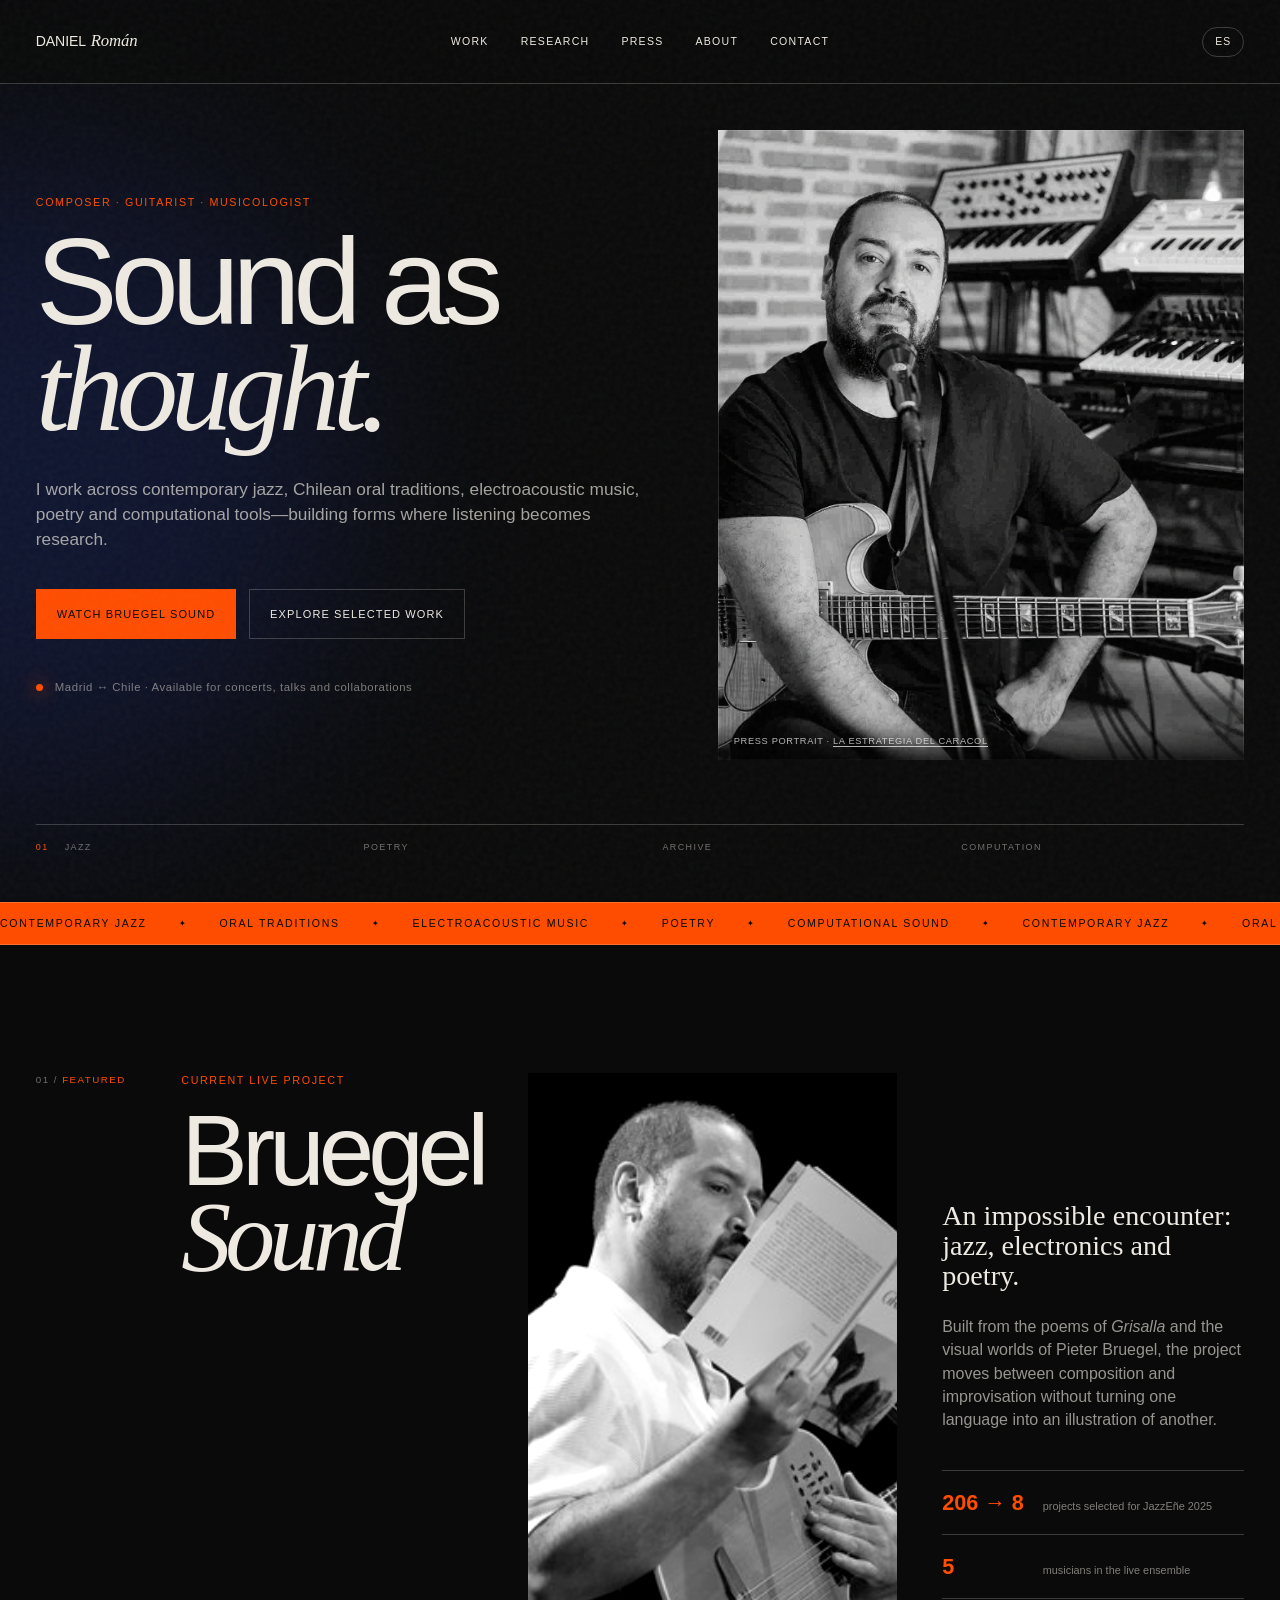
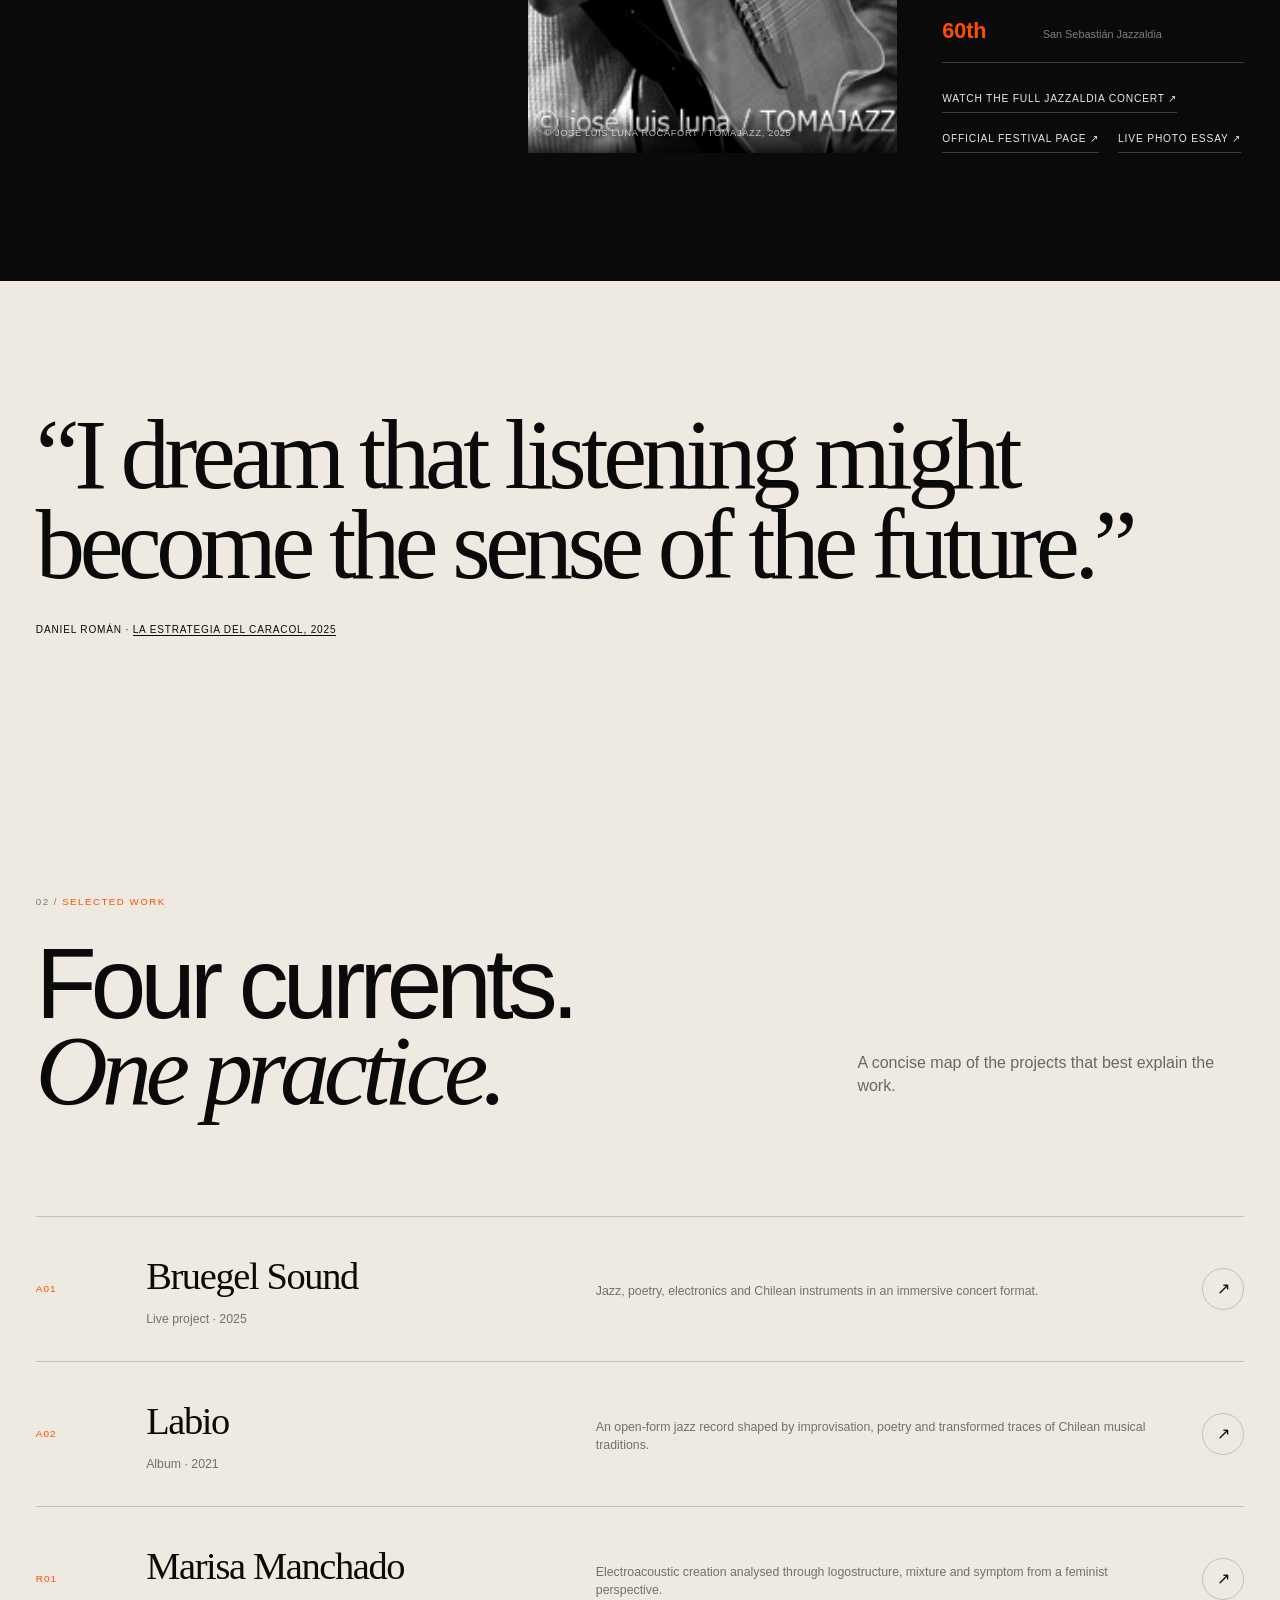
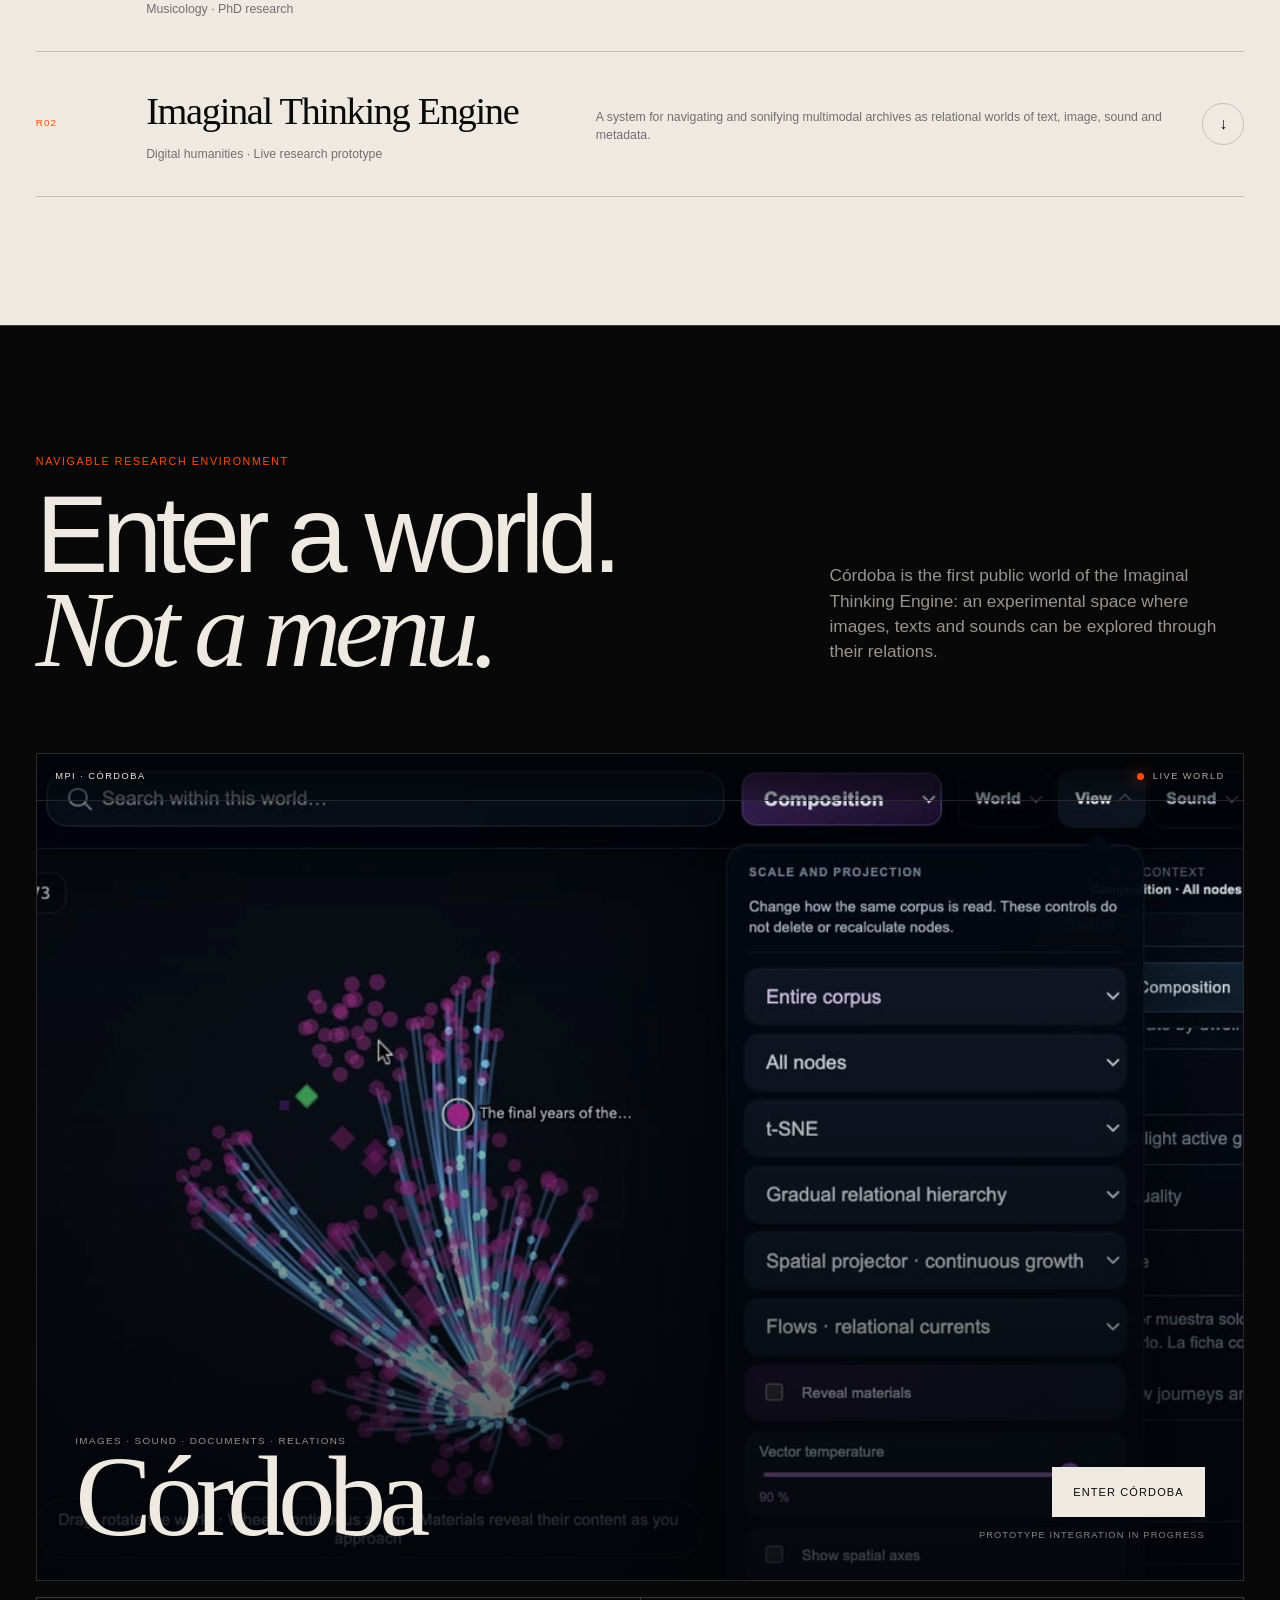
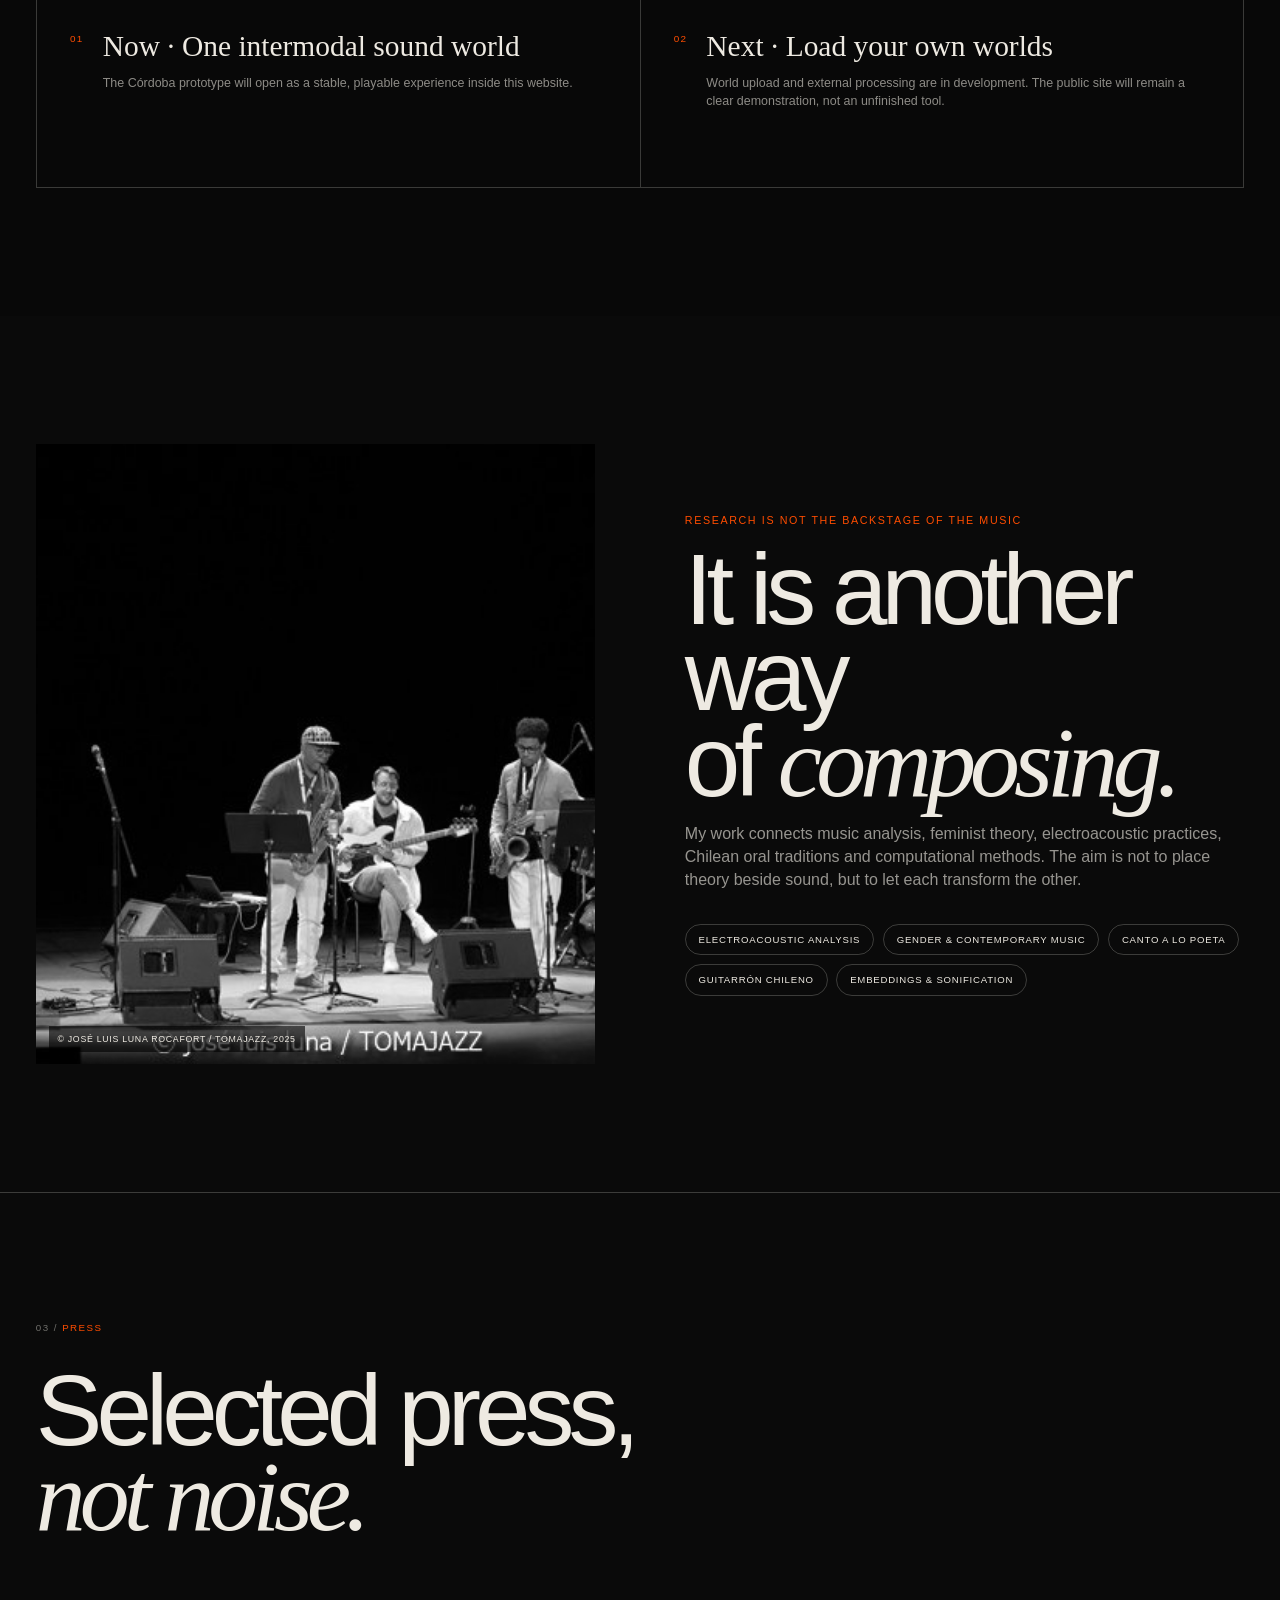
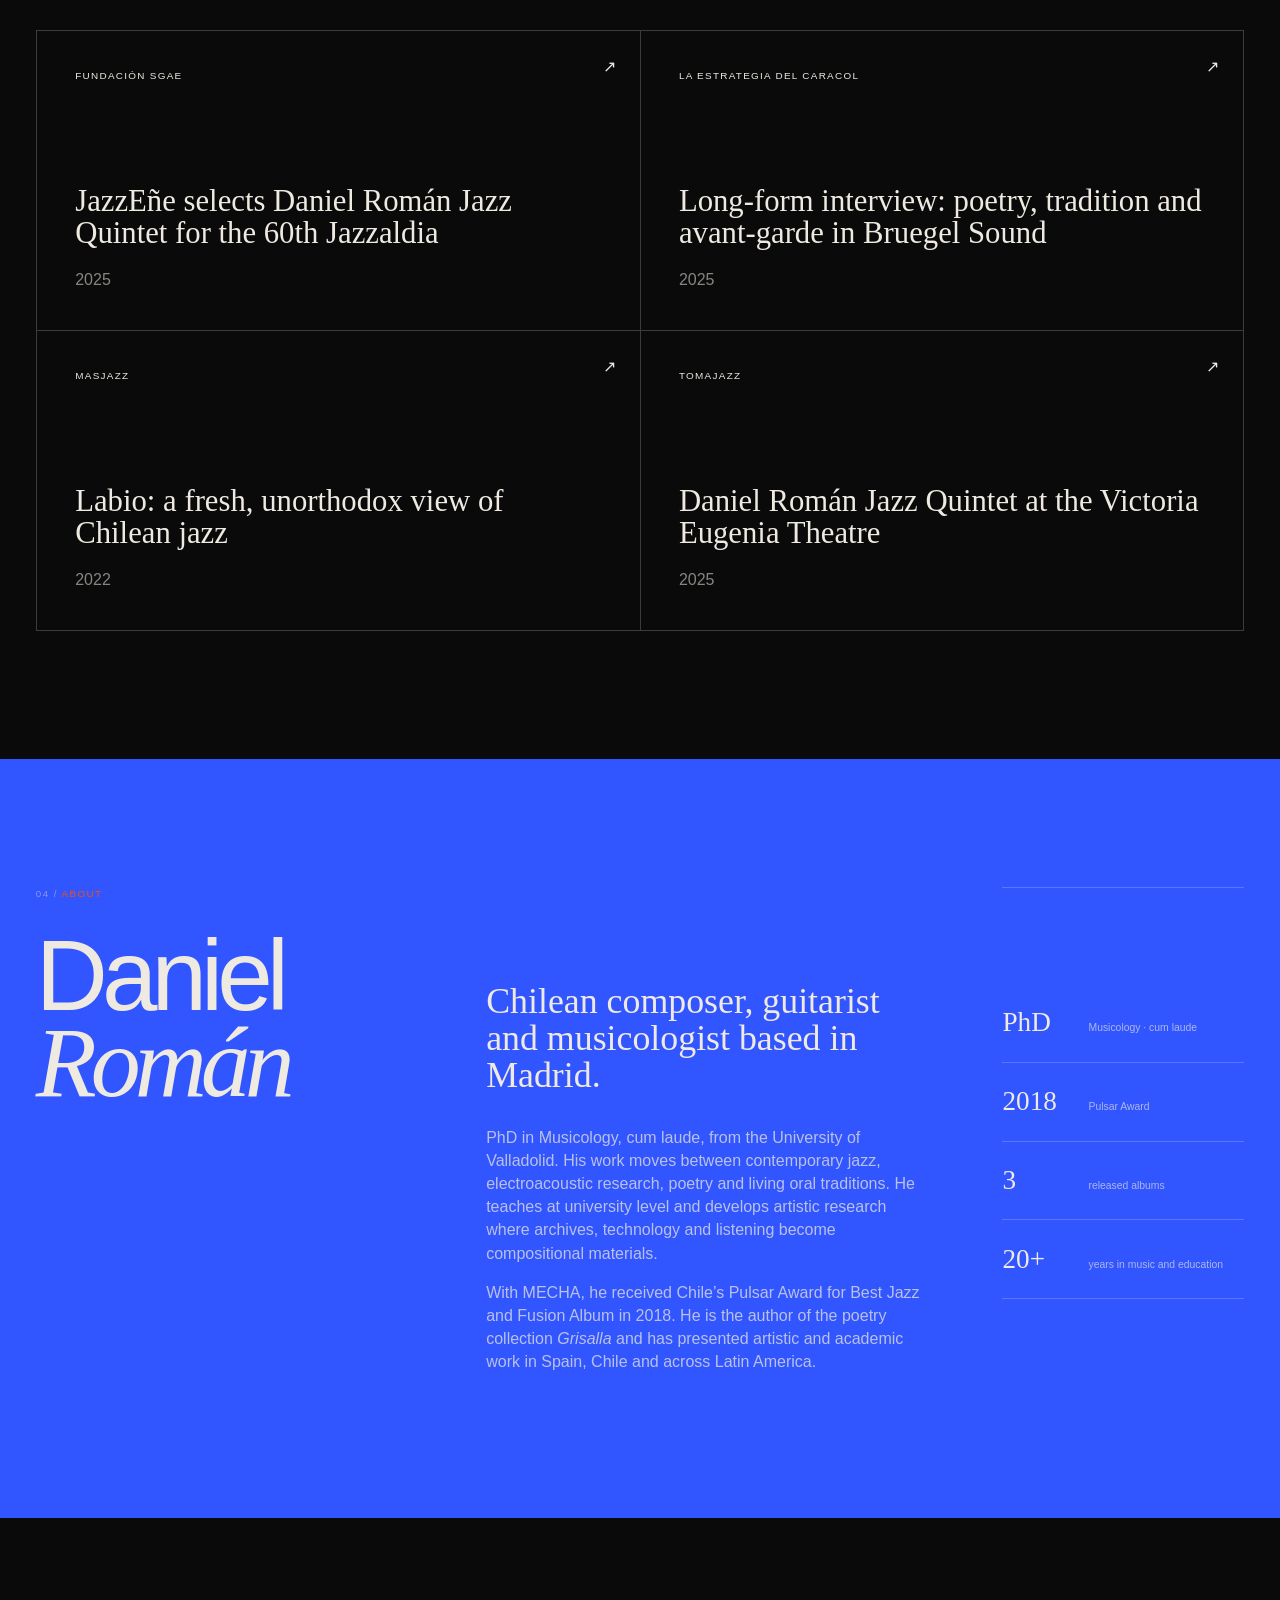
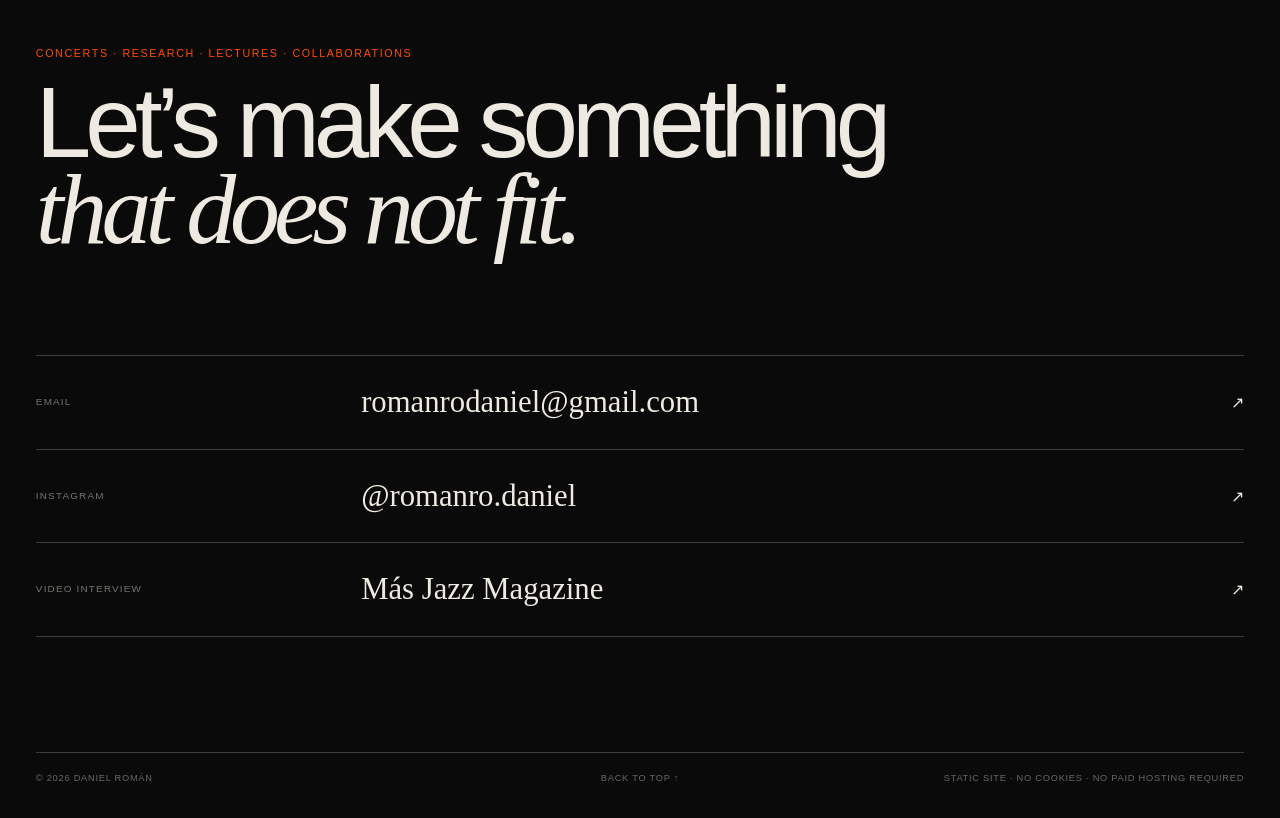
==== index.html @ e469858c "Add files via upload" ====
<!doctype html>
<html lang="en">
<head>
  <meta charset="utf-8">
  <meta name="viewport" content="width=device-width, initial-scale=1">
  <meta name="description" content="Daniel Román — composer, guitarist and musicologist working across contemporary jazz, poetry, oral traditions and computational sound.">
  <meta name="theme-color" content="#0b0b0b">
  <meta property="og:title" content="Daniel Román — Sound as thought">
  <meta property="og:description" content="Composer, guitarist and musicologist. Contemporary jazz, poetry, oral traditions and computational sound.">
  <meta property="og:type" content="website">
  <meta property="og:url" content="https://romanrodaniel.com/">
  <meta property="og:image" content="https://romanrodaniel.com/assets/daniel-portrait.jpg">
  <title>Daniel Román — Sound as thought</title>
  <link rel="icon" href="assets/favicon.svg" type="image/svg+xml">
  <link rel="stylesheet" href="styles.css">
  <script type="application/ld+json">
  {
    "@context": "https://schema.org",
    "@type": "Person",
    "name": "Daniel Nicolás Román Rodríguez",
    "alternateName": "Daniel Román",
    "url": "https://romanrodaniel.com/",
    "image": "https://romanrodaniel.com/assets/daniel-portrait.jpg",
    "jobTitle": ["Composer", "Guitarist", "Musicologist", "University Lecturer"],
    "sameAs": [
      "https://www.instagram.com/romanro.daniel/",
      "https://www.jazzaldia.eus/es/conciertos-entradas/3-pere-bujosa-trio-daniel-roman-jazz-quintet?ide=27756",
      "https://www.sigpa.cl/ficha-individual/daniel-nicolas-roman-rodriguez"
    ]
  }
  </script>
</head>
<body>
  <a class="skip-link" href="#main" data-key="skip">Skip to content</a>
  <div class="grain" aria-hidden="true"></div>

  <header class="topbar" id="top">
    <a class="wordmark" href="#top" aria-label="Daniel Román, home">
      <span>Daniel</span><span>Román</span>
    </a>
    <nav class="desktop-nav" aria-label="Primary navigation">
      <a href="#work" data-key="navWork">Work</a>
      <a href="#research" data-key="navResearch">Research</a>
      <a href="#press" data-key="navPress">Press</a>
      <a href="#about" data-key="navAbout">About</a>
      <a href="#contact" data-key="navContact">Contact</a>
    </nav>
    <div class="header-actions">
      <button class="language-toggle" id="language-toggle" type="button" aria-label="Cambiar a español">ES</button>
      <button class="menu-toggle" id="menu-toggle" type="button" aria-expanded="false" aria-controls="mobile-nav">
        <span></span><span></span><span></span><span class="sr-only">Menu</span>
      </button>
    </div>
    <nav class="mobile-nav" id="mobile-nav" aria-label="Mobile navigation">
      <a href="#work" data-key="navWork">Work</a>
      <a href="#research" data-key="navResearch">Research</a>
      <a href="#press" data-key="navPress">Press</a>
      <a href="#about" data-key="navAbout">About</a>
      <a href="#contact" data-key="navContact">Contact</a>
    </nav>
  </header>

  <main id="main">
    <section class="hero" aria-labelledby="hero-title">
      <div class="hero-copy reveal">
        <p class="kicker" data-key="heroKicker">Composer · Guitarist · Musicologist</p>
        <h1 id="hero-title" data-key="heroTitle" data-html="true">Sound as<br><em>thought.</em></h1>
        <p class="hero-lead" data-key="heroLead">I work across contemporary jazz, Chilean oral traditions, electroacoustic music, poetry and computational tools—building forms where listening becomes research.</p>
        <div class="hero-links">
          <a class="button button-solid" href="https://www.youtube.com/watch?v=2DZqKm4sblo" target="_blank" rel="noopener" data-key="watch">Watch Bruegel Sound</a>
          <a class="button button-line" href="#work" data-key="explore">Explore selected work</a>
        </div>
        <div class="location-line"><span></span><p data-key="location">Madrid ↔ Chile · Available for concerts, talks and collaborations</p></div>
      </div>

      <figure class="hero-image reveal">
        <img src="assets/daniel-portrait.jpg" alt="Daniel Román seated with an electric guitar in a recording studio">
        <figcaption><span data-key="imageSource">Press portrait</span> · <a href="https://laestrategiadelcaracol.com/2025/07/daniel-roman-jazz-quintet-en-jazzene-con-bruegel-sound-entrevista/" target="_blank" rel="noopener">La Estrategia del Caracol</a></figcaption>
      </figure>

      <div class="hero-index" aria-hidden="true">
        <span>01</span><span>JAZZ</span><span>POETRY</span><span>ARCHIVE</span><span>COMPUTATION</span>
      </div>
    </section>

    <div class="marquee" aria-hidden="true">
      <div class="marquee-track">
        <span>CONTEMPORARY JAZZ</span><i>✦</i><span>ORAL TRADITIONS</span><i>✦</i><span>ELECTROACOUSTIC MUSIC</span><i>✦</i><span>POETRY</span><i>✦</i><span>COMPUTATIONAL SOUND</span><i>✦</i>
        <span>CONTEMPORARY JAZZ</span><i>✦</i><span>ORAL TRADITIONS</span><i>✦</i><span>ELECTROACOUSTIC MUSIC</span><i>✦</i><span>POETRY</span><i>✦</i><span>COMPUTATIONAL SOUND</span><i>✦</i>
      </div>
    </div>

    <section class="feature section" id="work">
      <div class="section-number reveal">01 / <span data-key="featured">Featured</span></div>
      <div class="feature-heading reveal">
        <p class="kicker" data-key="currentProject">Current live project</p>
        <h2>Bruegel<br><em>Sound</em></h2>
      </div>

      <figure class="feature-image reveal">
        <img src="assets/daniel-live-reading.jpg" alt="Daniel Román reading poetry on stage while holding a guitar">
        <figcaption>© José Luis Luna Rocafort / Tomajazz, 2025</figcaption>
      </figure>

      <div class="feature-copy reveal">
        <p class="feature-lead" data-key="bruegelLead">An impossible encounter: jazz, electronics and poetry.</p>
        <p data-key="bruegelBody">Built from the poems of <em>Grisalla</em> and the visual worlds of Pieter Bruegel, the project moves between composition and improvisation without turning one language into an illustration of another.</p>
        <div class="feature-stats">
          <div><strong>206 → 8</strong><span data-key="selectedStat">projects selected for JazzEñe 2025</span></div>
          <div><strong>5</strong><span data-key="ensembleStat">musicians in the live ensemble</span></div>
          <div><strong>60th</strong><span data-key="festivalStat">San Sebastián Jazzaldia</span></div>
        </div>
        <div class="inline-links">
          <a href="https://www.jazzaldia.eus/es/conciertos-entradas/volver-ver-conciertos/51-pere-bujosa-trio-daniel-roman-jazz-quintet?ide=27756" target="_blank" rel="noopener" data-key="liveConcert">Watch the full Jazzaldia concert ↗</a>
          <a href="https://www.jazzaldia.eus/es/conciertos-entradas/3-pere-bujosa-trio-daniel-roman-jazz-quintet?ide=27756" target="_blank" rel="noopener" data-key="officialFestival">Official festival page ↗</a>
          <a href="https://tomajazz.com/web/daniel-roman-jazz-quintet-xi-jazzene-2025/" target="_blank" rel="noopener" data-key="photoEssay">Live photo essay ↗</a>
        </div>
      </div>
    </section>

    <section class="statement section reveal">
      <blockquote>
        <p data-key="quote">“I dream that listening might become the sense of the future.”</p>
        <footer>Daniel Román · <a href="https://laestrategiadelcaracol.com/2025/07/daniel-roman-jazz-quintet-en-jazzene-con-bruegel-sound-entrevista/" target="_blank" rel="noopener">La Estrategia del Caracol, 2025</a></footer>
      </blockquote>
    </section>

    <section class="selected section" aria-labelledby="selected-title">
      <div class="section-number reveal">02 / <span data-key="selectedWork">Selected work</span></div>
      <div class="selected-intro reveal">
        <h2 id="selected-title" data-key="selectedTitle" data-html="true">Four currents.<br><em>One practice.</em></h2>
        <p data-key="selectedIntro">A concise map of the projects that best explain the work.</p>
      </div>

      <div class="project-list">
        <article class="project-row reveal">
          <div class="project-code">A01</div>
          <div class="project-title"><h3>Bruegel Sound</h3><p data-key="project1Type">Live project · 2025</p></div>
          <p class="project-desc" data-key="project1Desc">Jazz, poetry, electronics and Chilean instruments in an immersive concert format.</p>
          <a href="https://www.jazzaldia.eus/es/conciertos-entradas/volver-ver-conciertos/51-pere-bujosa-trio-daniel-roman-jazz-quintet?ide=27756" target="_blank" rel="noopener" aria-label="Watch the full Bruegel Sound concert at Jazzaldia">↗</a>
        </article>
        <article class="project-row reveal">
          <div class="project-code">A02</div>
          <div class="project-title"><h3>Labio</h3><p data-key="project2Type">Album · 2021</p></div>
          <p class="project-desc" data-key="project2Desc">An open-form jazz record shaped by improvisation, poetry and transformed traces of Chilean musical traditions.</p>
          <a href="https://www.masjazzdigital.com/labio-primer-disco-de-daniel-roman-rodriguez-jazz-quartet-una-nueva-mirada-sobre-el-jazz-chileno/" target="_blank" rel="noopener" aria-label="Read about Labio">↗</a>
        </article>
        <article class="project-row reveal" id="research">
          <div class="project-code">R01</div>
          <div class="project-title"><h3>Marisa Manchado</h3><p data-key="project3Type">Musicology · PhD research</p></div>
          <p class="project-desc" data-key="project3Desc">Electroacoustic creation analysed through logostructure, mixture and symptom from a feminist perspective.</p>
          <a href="https://espaciosonoro.tallersonoro.com/wp-content/uploads/2024/11/03.-Daniel-Roman_59_2024.docx-3.pdf" target="_blank" rel="noopener" aria-label="Read the research article">↗</a>
        </article>
        <article class="project-row reveal">
          <div class="project-code">R02</div>
          <div class="project-title"><h3 data-key="mpiTitle">Imaginal Thinking Engine</h3><p data-key="project4Type">Digital humanities · Live research prototype</p></div>
          <p class="project-desc" data-key="project4Desc">A system for navigating and sonifying multimodal archives as relational worlds of text, image, sound and metadata.</p>
          <a href="#cordoba-world" aria-label="Preview the Córdoba world">↓</a>
        </article>
      </div>
    </section>

    <section class="mpi-showcase section" id="cordoba-world" aria-labelledby="cordoba-title">
      <div class="mpi-head reveal">
        <div>
          <p class="kicker" data-key="mpiKicker">Navigable research environment</p>
          <h2 id="cordoba-title" data-key="cordobaTitle" data-html="true">Enter a world.<br><em>Not a menu.</em></h2>
        </div>
        <p data-key="cordobaIntro">Córdoba is the first public world of the Imaginal Thinking Engine: an experimental space where images, texts and sounds can be explored through their relations.</p>
      </div>

      <div class="mpi-window reveal">
        <video class="mpi-video" muted loop playsinline preload="metadata" poster="assets/cordoba-poster.jpg" aria-label="Short preview of navigation through the Córdoba world">
          <source src="assets/cordoba-loop.mp4" type="video/mp4">
        </video>
        <div class="mpi-window-top" aria-hidden="true">
          <span>MPI · CÓRDOBA</span>
          <span class="mpi-live"><i></i><span data-key="liveWorld">LIVE WORLD</span></span>
        </div>
        <div class="mpi-overlay">
          <div>
            <p class="mpi-eyebrow" data-key="cordobaEyebrow">Images · sound · documents · relations</p>
            <h3>Córdoba</h3>
          </div>
          <div class="mpi-action">
            <button class="button button-solid prototype-button" type="button" disabled aria-disabled="true" data-key="enterCordoba">Enter Córdoba</button>
            <span data-key="integrationStatus">Prototype integration in progress</span>
          </div>
        </div>
      </div>

      <div class="mpi-status-grid reveal" id="mpi-status">
        <article>
          <span>01</span>
          <div>
            <h3 data-key="statusNowTitle">Now · One intermodal sound world</h3>
            <p data-key="statusNowBody">The Córdoba prototype will open as a stable, playable experience inside this website.</p>
          </div>
        </article>
        <article>
          <span>02</span>
          <div>
            <h3 data-key="statusNextTitle">Next · Load your own worlds</h3>
            <p data-key="statusNextBody">World upload and external processing are in development. The public site will remain a clear demonstration, not an unfinished tool.</p>
          </div>
        </article>
      </div>
    </section>

    <section class="research-focus section">
      <div class="research-photo reveal">
        <img src="assets/daniel-quintet-stage.jpg" alt="Daniel Román Jazz Quintet performing at the Victoria Eugenia Theatre">
        <span>© José Luis Luna Rocafort / Tomajazz, 2025</span>
      </div>
      <div class="research-copy reveal">
        <p class="kicker" data-key="researchKicker">Research is not the backstage of the music</p>
        <h2 data-key="researchTitle" data-html="true">It is another way<br>of <em>composing.</em></h2>
        <p data-key="researchBody">My work connects music analysis, feminist theory, electroacoustic practices, Chilean oral traditions and computational methods. The aim is not to place theory beside sound, but to let each transform the other.</p>
        <div class="research-topics">
          <span data-key="topic1">Electroacoustic analysis</span>
          <span data-key="topic2">Gender & contemporary music</span>
          <span data-key="topic3">Canto a lo poeta</span>
          <span data-key="topic4">Guitarrón chileno</span>
          <span data-key="topic5">Embeddings & sonification</span>
        </div>
      </div>
    </section>

    <section class="press section" id="press" aria-labelledby="press-title">
      <div class="section-number reveal">03 / <span data-key="press">Press</span></div>
      <div class="press-heading reveal">
        <h2 id="press-title" data-key="pressTitle" data-html="true">Selected press,<br><em>not noise.</em></h2>
      </div>
      <div class="press-grid">
        <a class="press-card reveal" href="https://fundacionsgae.org/actualidad/jazzene-anuncia-su-cartel-ocho-grupos-de-jazz-espanol-actuan-en-el-60o-jazzaldia/" target="_blank" rel="noopener">
          <span class="press-source">Fundación SGAE</span>
          <h3 data-key="press1">JazzEñe selects Daniel Román Jazz Quintet for the 60th Jazzaldia</h3>
          <p>2025</p><b>↗</b>
        </a>
        <a class="press-card reveal" href="https://laestrategiadelcaracol.com/2025/07/daniel-roman-jazz-quintet-en-jazzene-con-bruegel-sound-entrevista/" target="_blank" rel="noopener">
          <span class="press-source">La Estrategia del Caracol</span>
          <h3 data-key="press2">Long-form interview: poetry, tradition and avant-garde in Bruegel Sound</h3>
          <p>2025</p><b>↗</b>
        </a>
        <a class="press-card reveal" href="https://www.masjazzdigital.com/labio-primer-disco-de-daniel-roman-rodriguez-jazz-quartet-una-nueva-mirada-sobre-el-jazz-chileno/" target="_blank" rel="noopener">
          <span class="press-source">MasJazz</span>
          <h3 data-key="press3">Labio: a fresh, unorthodox view of Chilean jazz</h3>
          <p>2022</p><b>↗</b>
        </a>
        <a class="press-card reveal" href="https://tomajazz.com/web/daniel-roman-jazz-quintet-xi-jazzene-2025/" target="_blank" rel="noopener">
          <span class="press-source">Tomajazz</span>
          <h3 data-key="press4">Daniel Román Jazz Quintet at the Victoria Eugenia Theatre</h3>
          <p>2025</p><b>↗</b>
        </a>
      </div>
    </section>

    <section class="about section" id="about" aria-labelledby="about-title">
      <div class="about-title reveal">
        <div class="section-number">04 / <span data-key="about">About</span></div>
        <h2 id="about-title">Daniel<br><em>Román</em></h2>
      </div>
      <div class="about-copy reveal">
        <p class="about-lead" data-key="aboutLead">Chilean composer, guitarist and musicologist based in Madrid.</p>
        <p data-key="aboutBody">PhD in Musicology, cum laude, from the University of Valladolid. His work moves between contemporary jazz, electroacoustic research, poetry and living oral traditions. He teaches at university level and develops artistic research where archives, technology and listening become compositional materials.</p>
        <p data-key="aboutBody2">With MECHA, he received Chile’s Pulsar Award for Best Jazz and Fusion Album in 2018. He is the author of the poetry collection <em>Grisalla</em> and has presented artistic and academic work in Spain, Chile and across Latin America.</p>
      </div>
      <div class="about-facts reveal">
        <div><strong>PhD</strong><span data-key="fact1">Musicology · cum laude</span></div>
        <div><strong>2018</strong><span data-key="fact2">Pulsar Award</span></div>
        <div><strong>3</strong><span data-key="fact3">released albums</span></div>
        <div><strong>20+</strong><span data-key="fact4">years in music and education</span></div>
      </div>
    </section>

    <section class="contact section" id="contact">
      <div class="contact-top reveal">
        <p class="kicker" data-key="contactKicker">Concerts · Research · Lectures · Collaborations</p>
        <h2 data-key="contactTitle" data-html="true">Let’s make something<br><em>that does not fit.</em></h2>
      </div>
      <div class="contact-links reveal">
        <a href="mailto:romanrodaniel@gmail.com"><span data-key="emailLabel">Email</span><strong>romanrodaniel@gmail.com</strong><b>↗</b></a>
        <a href="https://www.instagram.com/romanro.daniel/" target="_blank" rel="noopener"><span>Instagram</span><strong>@romanro.daniel</strong><b>↗</b></a>
        <a href="https://www.youtube.com/watch?v=YiBeqlPNQmM" target="_blank" rel="noopener"><span data-key="interviewLabel">Video interview</span><strong>Más Jazz Magazine</strong><b>↗</b></a>
      </div>
      <footer class="site-footer">
        <p>© <span id="year"></span> Daniel Román</p>
        <a href="#top" data-key="backTop">Back to top ↑</a>
        <p data-key="footerNote">Static site · no cookies · no paid hosting required</p>
      </footer>
    </section>
  </main>

  <script src="script.js"></script>
</body>
</html>
---- styles.css ----
:root {
  --black: #0a0a0a;
  --near-black: #111111;
  --paper: #eeeae2;
  --paper-2: #dcd6cb;
  --orange: #ff4d00;
  --blue: #3155ff;
  --line-dark: rgba(238, 234, 226, .22);
  --line-light: rgba(10, 10, 10, .18);
  --sans: "Helvetica Neue", Helvetica, Arial, sans-serif;
  --serif: Georgia, "Times New Roman", serif;
}

* { box-sizing: border-box; }
html { scroll-behavior: smooth; }
body {
  margin: 0;
  background: var(--black);
  color: var(--paper);
  font-family: var(--sans);
  font-size: 16px;
  line-height: 1.45;
  overflow-x: hidden;
}
body.menu-open { overflow: hidden; }
a { color: inherit; text-decoration: none; }
img { display: block; width: 100%; }
button { font: inherit; }
::selection { color: var(--black); background: var(--orange); }

.skip-link {
  position: fixed;
  z-index: 999;
  left: 1rem;
  top: -5rem;
  background: var(--paper);
  color: var(--black);
  padding: .75rem 1rem;
}
.skip-link:focus { top: 1rem; }
.sr-only { position: absolute; width: 1px; height: 1px; padding: 0; margin: -1px; overflow: hidden; clip: rect(0,0,0,0); white-space: nowrap; border: 0; }

.grain {
  position: fixed;
  z-index: 100;
  inset: 0;
  pointer-events: none;
  opacity: .055;
  background-image: url("data:image/svg+xml,%3Csvg viewBox='0 0 180 180' xmlns='http://www.w3.org/2000/svg'%3E%3Cfilter id='n'%3E%3CfeTurbulence type='fractalNoise' baseFrequency='.9' numOctaves='4' stitchTiles='stitch'/%3E%3C/filter%3E%3Crect width='100%25' height='100%25' filter='url(%23n)' opacity='.8'/%3E%3C/svg%3E");
}

.topbar {
  position: fixed;
  z-index: 90;
  left: 0;
  right: 0;
  top: 0;
  min-height: 84px;
  display: grid;
  grid-template-columns: 1fr auto 1fr;
  align-items: center;
  padding: 0 clamp(1rem, 2.8vw, 3rem);
  border-bottom: 1px solid var(--line-dark);
  background: rgba(10,10,10,.82);
  backdrop-filter: blur(14px);
  transition: min-height .25s ease, background .25s ease;
}
.topbar.scrolled { min-height: 66px; background: rgba(10,10,10,.96); }
.wordmark { width: max-content; display: flex; align-items: baseline; gap: .3rem; font-size: .88rem; text-transform: uppercase; letter-spacing: -.01em; }
.wordmark span:last-child { font-family: var(--serif); font-size: 1.05rem; font-style: italic; text-transform: none; }
.desktop-nav { display: flex; gap: clamp(1.2rem, 2.5vw, 2.8rem); font-size: .66rem; letter-spacing: .12em; text-transform: uppercase; }
.desktop-nav a, .language-toggle { transition: color .2s ease; }
.desktop-nav a:hover, .language-toggle:hover { color: var(--orange); }
.header-actions { justify-self: end; display: flex; gap: 1rem; align-items: center; }
.language-toggle { border: 1px solid var(--line-dark); color: var(--paper); background: transparent; border-radius: 999px; min-width: 42px; height: 30px; cursor: pointer; font-size: .65rem; letter-spacing: .1em; }
.menu-toggle { display: none; width: 36px; height: 30px; background: transparent; border: 0; cursor: pointer; padding: 4px; }
.menu-toggle span:not(.sr-only) { display: block; height: 1px; background: var(--paper); margin: 5px 0; transition: transform .25s, opacity .25s; }
.menu-toggle.active span:nth-child(1) { transform: translateY(6px) rotate(45deg); }
.menu-toggle.active span:nth-child(2) { opacity: 0; }
.menu-toggle.active span:nth-child(3) { transform: translateY(-6px) rotate(-45deg); }
.mobile-nav { display: none; }

.hero {
  min-height: 100svh;
  padding: 130px clamp(1rem, 2.8vw, 3rem) 3rem;
  display: grid;
  grid-template-columns: minmax(0, 1.08fr) minmax(340px, .92fr);
  grid-template-rows: 1fr auto;
  gap: clamp(2rem, 5vw, 6rem);
  position: relative;
  overflow: hidden;
}
.hero::before {
  content: "";
  position: absolute;
  width: 52vw;
  aspect-ratio: 1;
  border-radius: 50%;
  left: -25vw;
  top: 16vh;
  background: var(--blue);
  filter: blur(110px);
  opacity: .15;
}
.hero-copy { align-self: center; max-width: 960px; position: relative; z-index: 1; }
.kicker { margin: 0 0 1.2rem; color: var(--orange); font-size: .67rem; letter-spacing: .15em; text-transform: uppercase; }
h1, h2 { margin: 0; font-weight: 400; letter-spacing: -.06em; line-height: .86; }
h1 { font-size: clamp(4.8rem, 9.6vw, 11rem); }
h1 em, h2 em { font-family: var(--serif); font-weight: 400; }
.hero-lead { max-width: 720px; margin: 2.2rem 0 0; font-size: clamp(1rem, 1.35vw, 1.25rem); color: rgba(238,234,226,.68); }
.hero-links { display: flex; flex-wrap: wrap; gap: .8rem; margin-top: 2.3rem; }
.button { display: inline-flex; min-height: 50px; align-items: center; justify-content: center; padding: 0 1.25rem; font-size: .69rem; letter-spacing: .1em; text-transform: uppercase; border: 1px solid var(--line-dark); transition: transform .25s, background .25s, color .25s, border-color .25s; }
.button:hover { transform: translateY(-3px); }
.button-solid { background: var(--orange); border-color: var(--orange); color: var(--black); }
.button-solid:hover { background: var(--paper); border-color: var(--paper); }
.button-line:hover { background: var(--paper); color: var(--black); }
.location-line { margin-top: 2.5rem; display: flex; align-items: center; gap: .75rem; color: rgba(238,234,226,.5); font-size: .71rem; letter-spacing: .05em; }
.location-line span { width: 7px; height: 7px; background: var(--orange); border-radius: 50%; box-shadow: 0 0 18px var(--orange); }
.location-line p { margin: 0; }
.hero-image { margin: 0; align-self: center; position: relative; min-height: min(70vh, 760px); overflow: hidden; background: #181818; }
.hero-image::after { content: ""; position: absolute; inset: 0; border: 1px solid rgba(255,255,255,.14); pointer-events: none; }
.hero-image img { height: 100%; min-height: min(70vh, 760px); object-fit: cover; object-position: 55% center; filter: grayscale(100%) contrast(1.08); transition: filter .45s ease, transform .9s cubic-bezier(.2,.7,.2,1); }
.hero-image:hover img { filter: grayscale(0%) contrast(1); transform: scale(1.025); }
.hero-image figcaption, .feature-image figcaption { position: absolute; z-index: 2; bottom: 0; left: 0; right: 0; padding: .75rem 1rem; background: linear-gradient(transparent, rgba(0,0,0,.8)); font-size: .58rem; letter-spacing: .07em; text-transform: uppercase; color: rgba(255,255,255,.7); }
.hero-image figcaption a { border-bottom: 1px solid currentColor; }
.hero-index { grid-column: 1 / -1; display: grid; grid-template-columns: auto repeat(4, 1fr); gap: 1rem; align-items: center; border-top: 1px solid var(--line-dark); padding-top: 1rem; font-size: .56rem; letter-spacing: .16em; color: rgba(238,234,226,.46); }
.hero-index span:first-child { color: var(--orange); }

.marquee { border-block: 1px solid var(--line-dark); overflow: hidden; background: var(--orange); color: var(--black); }
.marquee-track { display: flex; width: max-content; align-items: center; gap: 2rem; padding: .8rem 0; animation: marquee 28s linear infinite; font-size: .66rem; letter-spacing: .16em; white-space: nowrap; }
.marquee-track i { font-style: normal; font-size: .5rem; }
@keyframes marquee { to { transform: translateX(-50%); } }

.section { padding: clamp(5rem, 10vw, 10rem) clamp(1rem, 2.8vw, 3rem); }
.section-number { font-size: .61rem; text-transform: uppercase; letter-spacing: .15em; color: rgba(238,234,226,.45); }
.section-number span { color: var(--orange); }

.feature {
  display: grid;
  grid-template-columns: .3fr .7fr 1.1fr .9fr;
  grid-template-areas: "num head image copy";
  gap: clamp(1.5rem, 3.5vw, 4rem);
  align-items: start;
}
.feature > .section-number { grid-area: num; }
.feature-heading { grid-area: head; }
.feature-heading h2, .selected-intro h2, .press-heading h2, .about-title h2, .contact h2, .research-copy h2 { font-size: clamp(4rem, 7.8vw, 9.3rem); }
.feature-image { grid-area: image; position: relative; margin: 0; align-self: stretch; min-height: 620px; overflow: hidden; }
.feature-image img { height: 100%; object-fit: cover; filter: grayscale(100%) contrast(1.1); transition: filter .45s ease, transform .8s ease; }
.feature-image:hover img { filter: grayscale(0%); transform: scale(1.03); }
.feature-copy { grid-area: copy; padding-top: 8rem; }
.feature-lead { margin: 0 0 1.5rem; font-family: var(--serif); font-size: clamp(1.5rem, 2.2vw, 2.5rem); line-height: 1.07; }
.feature-copy > p:not(.feature-lead) { color: rgba(238,234,226,.62); }
.feature-stats { display: grid; gap: 0; margin-top: 2.4rem; border-top: 1px solid var(--line-dark); }
.feature-stats div { display: grid; grid-template-columns: .42fr 1fr; gap: 1rem; align-items: baseline; padding: 1rem 0; border-bottom: 1px solid var(--line-dark); }
.feature-stats strong { color: var(--orange); font-size: 1.35rem; }
.feature-stats span { font-size: .68rem; color: rgba(238,234,226,.52); }
.inline-links { display: flex; flex-wrap: wrap; gap: 1.2rem; margin-top: 1.8rem; }
.inline-links a { font-size: .64rem; text-transform: uppercase; letter-spacing: .08em; border-bottom: 1px solid var(--line-dark); padding-bottom: .3rem; }
.inline-links a:hover { color: var(--orange); }

.statement { padding-block: clamp(5rem, 10vw, 11rem); border-block: 1px solid var(--line-dark); background: var(--paper); color: var(--black); }
.statement blockquote { margin: 0; max-width: 1500px; }
.statement blockquote p { margin: 0; font-family: var(--serif); font-size: clamp(3.2rem, 7.7vw, 9rem); line-height: .92; letter-spacing: -.055em; }
.statement footer { margin-top: 2rem; font-size: .63rem; letter-spacing: .08em; text-transform: uppercase; }
.statement footer a { border-bottom: 1px solid currentColor; }

.selected { background: var(--paper); color: var(--black); }
.selected .section-number { color: rgba(10,10,10,.5); }
.selected-intro { display: grid; grid-template-columns: 1fr .5fr; gap: 3rem; align-items: end; margin: 2rem 0 clamp(4rem, 8vw, 8rem); }
.selected-intro p { max-width: 440px; color: rgba(10,10,10,.58); }
.project-list { border-top: 1px solid var(--line-light); }
.project-row { display: grid; grid-template-columns: .15fr .8fr 1.1fr auto; gap: 2rem; align-items: center; padding: 2rem 0; border-bottom: 1px solid var(--line-light); transition: padding .25s, background .25s; }
.project-row:hover { padding-inline: 1.2rem; background: rgba(10,10,10,.045); }
.project-code { color: var(--orange); font-size: .62rem; letter-spacing: .1em; }
.project-title h3 { margin: 0; font-family: var(--serif); font-size: clamp(1.8rem, 3vw, 3.5rem); font-weight: 400; letter-spacing: -.035em; }
.project-title p, .project-desc { margin: .4rem 0 0; color: rgba(10,10,10,.54); font-size: .77rem; }
.project-row > a { display: grid; place-items: center; width: 42px; height: 42px; border: 1px solid var(--line-light); border-radius: 50%; transition: background .2s, color .2s, transform .2s; }
.project-row > a:hover { background: var(--orange); color: var(--black); transform: rotate(45deg); }

.research-focus { display: grid; grid-template-columns: 1fr 1fr; gap: clamp(3rem, 7vw, 9rem); align-items: center; }
.research-photo { position: relative; overflow: hidden; }
.research-photo img { min-height: 620px; object-fit: cover; filter: grayscale(100%); transition: filter .45s ease; }
.research-photo:hover img { filter: grayscale(0%); }
.research-photo span { position: absolute; bottom: .8rem; left: .8rem; font-size: .55rem; letter-spacing: .08em; text-transform: uppercase; background: rgba(0,0,0,.62); padding: .4rem .55rem; }
.research-copy > p:not(.kicker) { color: rgba(238,234,226,.62); max-width: 720px; font-size: clamp(1rem, 1.2vw, 1.2rem); }
.research-topics { display: flex; flex-wrap: wrap; gap: .55rem; margin-top: 2rem; }
.research-topics span { border: 1px solid var(--line-dark); border-radius: 999px; padding: .5rem .8rem; font-size: .6rem; text-transform: uppercase; letter-spacing: .08em; }

.press { border-top: 1px solid var(--line-dark); }
.press-heading { margin: 2rem 0 clamp(4rem, 7vw, 7rem); }
.press-grid { display: grid; grid-template-columns: repeat(2, minmax(0, 1fr)); border-top: 1px solid var(--line-dark); border-left: 1px solid var(--line-dark); }
.press-card { min-height: 300px; padding: clamp(1.5rem, 3vw, 3rem); border-right: 1px solid var(--line-dark); border-bottom: 1px solid var(--line-dark); display: grid; grid-template-rows: auto 1fr auto; position: relative; transition: background .25s, color .25s; }
.press-card:hover { background: var(--orange); color: var(--black); }
.press-source { font-size: .62rem; text-transform: uppercase; letter-spacing: .13em; }
.press-card h3 { align-self: end; margin: 3rem 0 1.2rem; font-family: var(--serif); font-size: clamp(1.5rem, 2.4vw, 2.6rem); line-height: 1.02; font-weight: 400; }
.press-card p { margin: 0; opacity: .55; }
.press-card b { position: absolute; right: 1.5rem; top: 1.5rem; font-weight: 400; }

.about { display: grid; grid-template-columns: .85fr 1fr .55fr; gap: clamp(3rem, 6vw, 7rem); align-items: start; background: var(--blue); }
.about-title .section-number { margin-bottom: 2rem; }
.about-copy { padding-top: 6rem; }
.about-lead { margin: 0 0 2rem; font-family: var(--serif); font-size: clamp(1.8rem, 2.8vw, 3.2rem); line-height: 1.03; }
.about-copy > p:not(.about-lead) { color: rgba(238,234,226,.72); }
.about-facts { padding-top: 6rem; border-top: 1px solid var(--line-dark); }
.about-facts div { display: grid; grid-template-columns: .45fr 1fr; align-items: baseline; gap: 1rem; padding: 1.2rem 0; border-bottom: 1px solid var(--line-dark); }
.about-facts strong { font-family: var(--serif); font-size: 1.7rem; font-weight: 400; }
.about-facts span { font-size: .65rem; color: rgba(238,234,226,.66); }

.contact { padding-bottom: 2rem; }
.contact-top { margin-bottom: clamp(4rem, 8vw, 8rem); }
.contact-links { border-top: 1px solid var(--line-dark); }
.contact-links a { display: grid; grid-template-columns: .35fr 1fr auto; gap: 2rem; align-items: center; padding: 1.5rem 0; border-bottom: 1px solid var(--line-dark); transition: padding .2s, color .2s; }
.contact-links a:hover { padding-inline: 1rem; color: var(--orange); }
.contact-links span { font-size: .62rem; text-transform: uppercase; letter-spacing: .12em; color: rgba(238,234,226,.48); }
.contact-links strong { font-family: var(--serif); font-size: clamp(1.3rem, 2.4vw, 2.5rem); font-weight: 400; }
.contact-links b { font-weight: 400; }
.site-footer { margin-top: clamp(5rem, 9vw, 9rem); padding-top: 1.2rem; border-top: 1px solid var(--line-dark); display: grid; grid-template-columns: 1fr auto 1fr; gap: 1rem; align-items: center; font-size: .58rem; letter-spacing: .08em; text-transform: uppercase; color: rgba(238,234,226,.42); }
.site-footer p { margin: 0; }
.site-footer p:last-child { text-align: right; }
.site-footer a:hover { color: var(--orange); }

.reveal { opacity: 0; transform: translateY(28px); transition: opacity .7s ease, transform .8s cubic-bezier(.2,.7,.2,1); }
.reveal.visible { opacity: 1; transform: translateY(0); }

@media (max-width: 1180px) {
  .feature { grid-template-columns: .25fr .75fr 1fr; grid-template-areas: "num head head" "image image copy"; }
  .feature-copy { padding-top: 1rem; }
  .about { grid-template-columns: 1fr 1fr; }
  .about-facts { grid-column: 2; padding-top: 0; }
}

@media (max-width: 860px) {
  .topbar { grid-template-columns: 1fr auto; min-height: 70px; }
  .desktop-nav { display: none; }
  .menu-toggle { display: block; }
  .mobile-nav { display: flex; position: fixed; inset: 70px 0 0; z-index: 89; background: var(--black); padding: 2rem 1rem; flex-direction: column; gap: 0; transform: translateX(100%); transition: transform .35s cubic-bezier(.2,.7,.2,1); }
  .mobile-nav.open { transform: translateX(0); }
  .mobile-nav a { font-family: var(--serif); font-size: 3rem; padding: .55rem 0; border-bottom: 1px solid var(--line-dark); }
  .hero { grid-template-columns: 1fr; grid-template-rows: auto auto auto; padding-top: 110px; min-height: auto; }
  h1 { font-size: clamp(4.1rem, 17vw, 8rem); }
  .hero-image { min-height: 70svh; }
  .hero-image img { min-height: 70svh; }
  .hero-index { grid-template-columns: auto 1fr 1fr; row-gap: .7rem; }
  .feature { grid-template-columns: 1fr; grid-template-areas: "num" "head" "image" "copy"; }
  .feature-image { min-height: 70svh; }
  .selected-intro { grid-template-columns: 1fr; }
  .project-row { grid-template-columns: auto 1fr auto; }
  .project-desc { grid-column: 2; }
  .research-focus { grid-template-columns: 1fr; }
  .research-photo img { min-height: 60svh; }
  .press-grid { grid-template-columns: 1fr; }
  .about { grid-template-columns: 1fr; }
  .about-copy, .about-facts { padding-top: 0; grid-column: auto; }
  .site-footer { grid-template-columns: 1fr; }
  .site-footer p:last-child { text-align: left; }
}

@media (max-width: 560px) {
  .section { padding-block: 4.5rem; }
  .hero { gap: 2.5rem; }
  .hero-links { display: grid; }
  .button { width: 100%; }
  .location-line { align-items: flex-start; }
  .hero-index { display: none; }
  .feature-heading h2, .selected-intro h2, .press-heading h2, .about-title h2, .contact h2, .research-copy h2 { font-size: clamp(3.5rem, 17vw, 6rem); }
  .feature-image { min-height: 520px; }
  .feature-stats div { grid-template-columns: .5fr 1fr; }
  .project-row { grid-template-columns: auto 1fr auto; gap: 1rem; }
  .project-desc { grid-column: 1 / -1; padding-left: 2.2rem; }
  .press-card { min-height: 240px; }
  .about { padding-block: 5rem; }
  .contact-links a { grid-template-columns: 1fr auto; gap: .5rem; }
  .contact-links span { grid-column: 1 / -1; }
  .contact-links strong { word-break: break-word; }
}

@media (prefers-reduced-motion: reduce) {
  html { scroll-behavior: auto; }
  *, *::before, *::after { animation-duration: .01ms !important; animation-iteration-count: 1 !important; transition-duration: .01ms !important; }
  .reveal { opacity: 1; transform: none; }
}

/* Córdoba / MPI live research prototype */
.mpi-showcase { border-top: 1px solid var(--line-dark); background: #080808; overflow: hidden; }
.mpi-head { display: grid; grid-template-columns: 1.25fr .75fr; gap: clamp(3rem, 8vw, 9rem); align-items: end; margin-bottom: clamp(3rem, 6vw, 6rem); }
.mpi-head h2 { font-size: clamp(4.3rem, 8.5vw, 10rem); }
.mpi-head > p { max-width: 590px; margin: 0 0 .8rem; color: rgba(238,234,226,.62); font-size: clamp(1rem, 1.35vw, 1.22rem); }
.mpi-window { position: relative; min-height: min(72vw, 820px); overflow: hidden; background: #05070b; border: 1px solid rgba(255,255,255,.14); }
.mpi-window::after { content: ""; position: absolute; inset: 0; pointer-events: none; background: linear-gradient(180deg, rgba(3,4,8,.08) 25%, rgba(3,4,8,.78) 100%); }
.mpi-video { width: 100%; height: 100%; min-height: min(72vw, 820px); object-fit: cover; object-position: center; transform: scale(1.012); filter: saturate(.92) contrast(1.05); }
.mpi-window-top { position: absolute; z-index: 3; top: 0; left: 0; right: 0; display: flex; justify-content: space-between; align-items: center; padding: 1rem 1.15rem; border-bottom: 1px solid rgba(255,255,255,.13); background: linear-gradient(180deg, rgba(3,4,8,.88), rgba(3,4,8,.32)); font-size: .58rem; letter-spacing: .16em; }
.mpi-live { display: flex; align-items: center; gap: .55rem; color: rgba(238,234,226,.72); }
.mpi-live i { width: 7px; height: 7px; border-radius: 50%; background: var(--orange); box-shadow: 0 0 16px var(--orange); }
.mpi-overlay { position: absolute; z-index: 3; left: 0; right: 0; bottom: 0; display: flex; justify-content: space-between; align-items: end; gap: 2rem; padding: clamp(1.3rem, 3vw, 3.2rem); }
.mpi-overlay h3 { margin: .25rem 0 0; font-family: var(--serif); font-size: clamp(4rem, 9vw, 10rem); line-height: .78; font-weight: 400; letter-spacing: -.06em; }
.mpi-eyebrow { margin: 0; font-size: .62rem; text-transform: uppercase; letter-spacing: .14em; color: rgba(238,234,226,.62); }
.mpi-action { display: grid; justify-items: end; gap: .75rem; text-align: right; }
.prototype-button:disabled { opacity: 1; cursor: default; background: var(--paper); color: var(--black); border-color: var(--paper); }
.mpi-action span { max-width: 250px; font-size: .58rem; text-transform: uppercase; letter-spacing: .12em; color: rgba(238,234,226,.55); }
.mpi-status-grid { display: grid; grid-template-columns: 1fr 1fr; border-left: 1px solid var(--line-dark); border-top: 1px solid var(--line-dark); margin-top: 1rem; }
.mpi-status-grid article { display: grid; grid-template-columns: auto 1fr; gap: 1.2rem; min-height: 190px; padding: clamp(1.4rem, 2.6vw, 2.5rem); border-right: 1px solid var(--line-dark); border-bottom: 1px solid var(--line-dark); }
.mpi-status-grid article > span { color: var(--orange); font-size: .62rem; letter-spacing: .12em; }
.mpi-status-grid h3 { margin: 0 0 .8rem; font-family: var(--serif); font-size: clamp(1.55rem, 2.3vw, 2.6rem); font-weight: 400; line-height: 1; }
.mpi-status-grid p { max-width: 650px; margin: 0; color: rgba(238,234,226,.58); font-size: .78rem; }

@media (max-width: 860px) {
  .mpi-head { grid-template-columns: 1fr; }
  .mpi-window, .mpi-video { min-height: 76svh; }
  .mpi-video { object-position: 43% center; }
  .mpi-overlay { align-items: flex-start; flex-direction: column; }
  .mpi-action { justify-items: start; text-align: left; }
  .mpi-status-grid { grid-template-columns: 1fr; }
}

@media (max-width: 560px) {
  .mpi-head h2 { font-size: clamp(3.6rem, 18vw, 6.2rem); }
  .mpi-window, .mpi-video { min-height: 72svh; }
  .mpi-window-top { font-size: .51rem; }
  .mpi-overlay h3 { font-size: clamp(4rem, 24vw, 7rem); }
  .mpi-status-grid article { min-height: auto; }
}
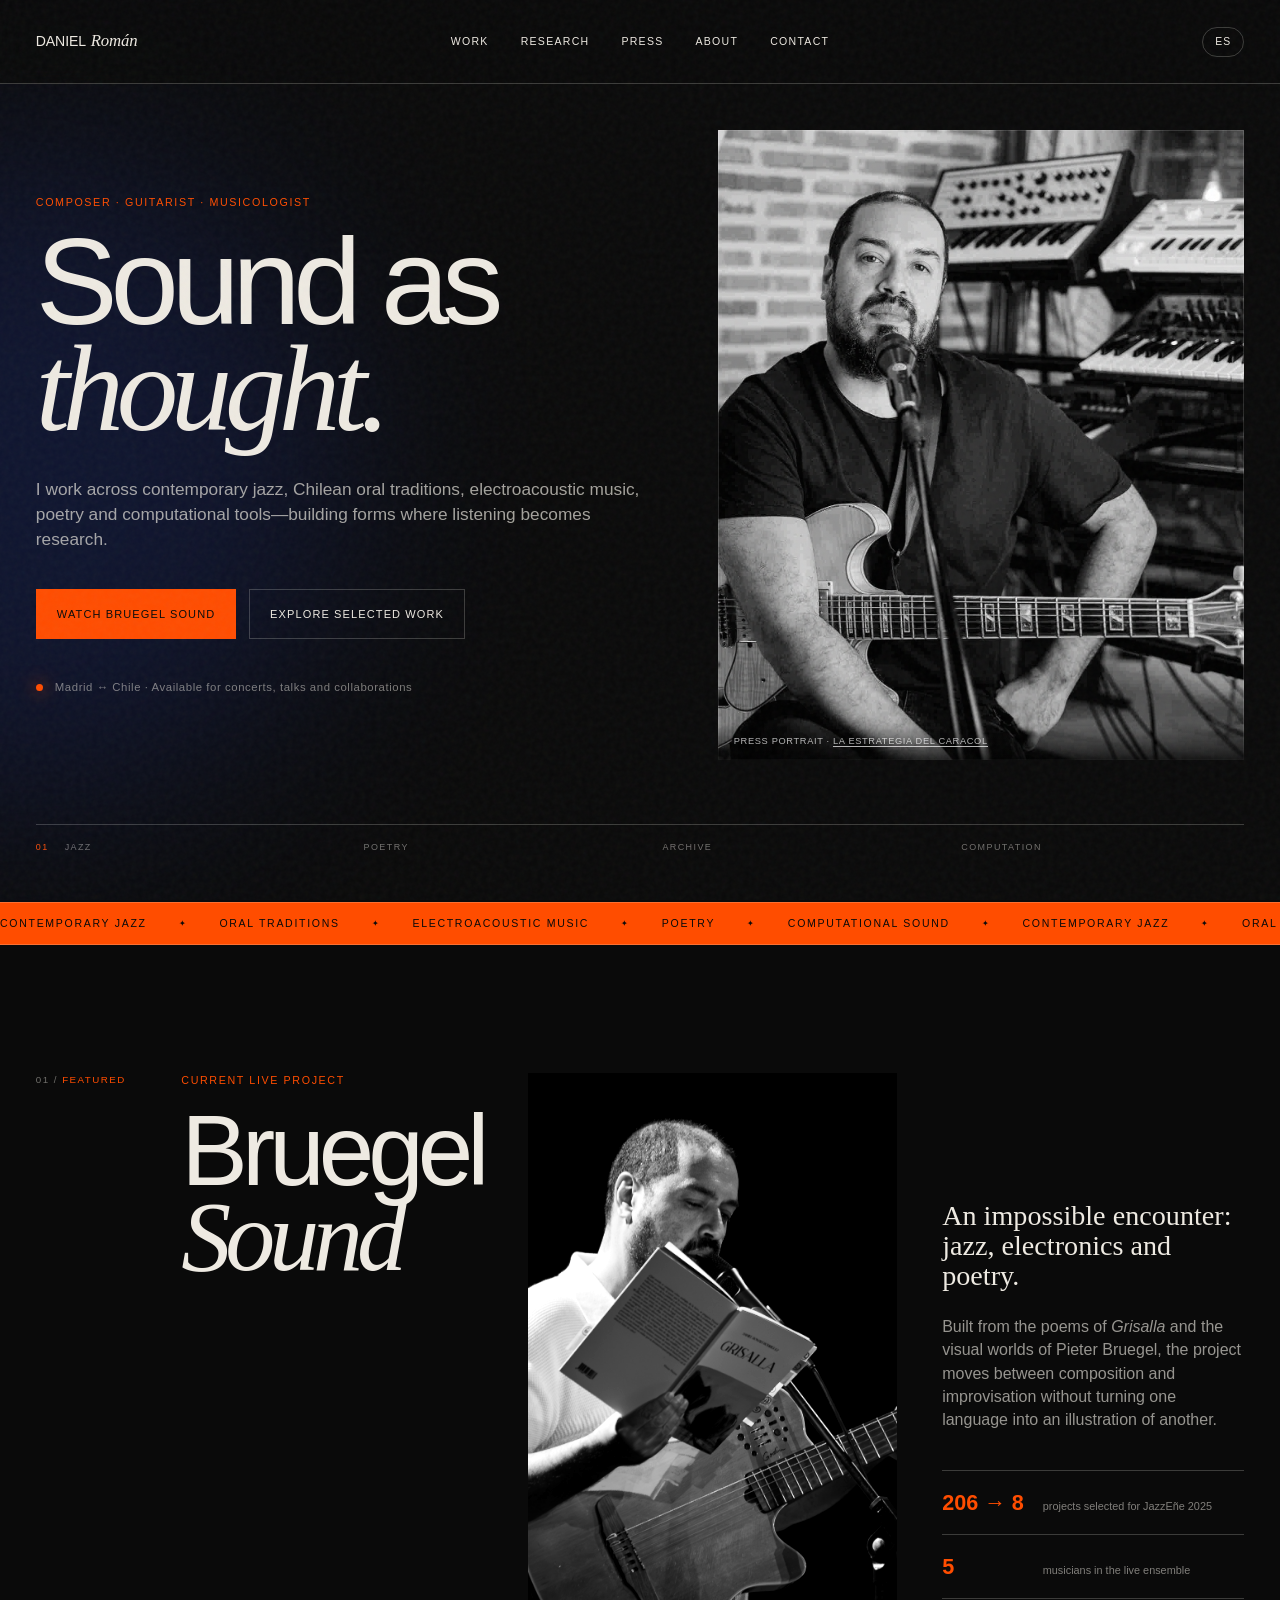
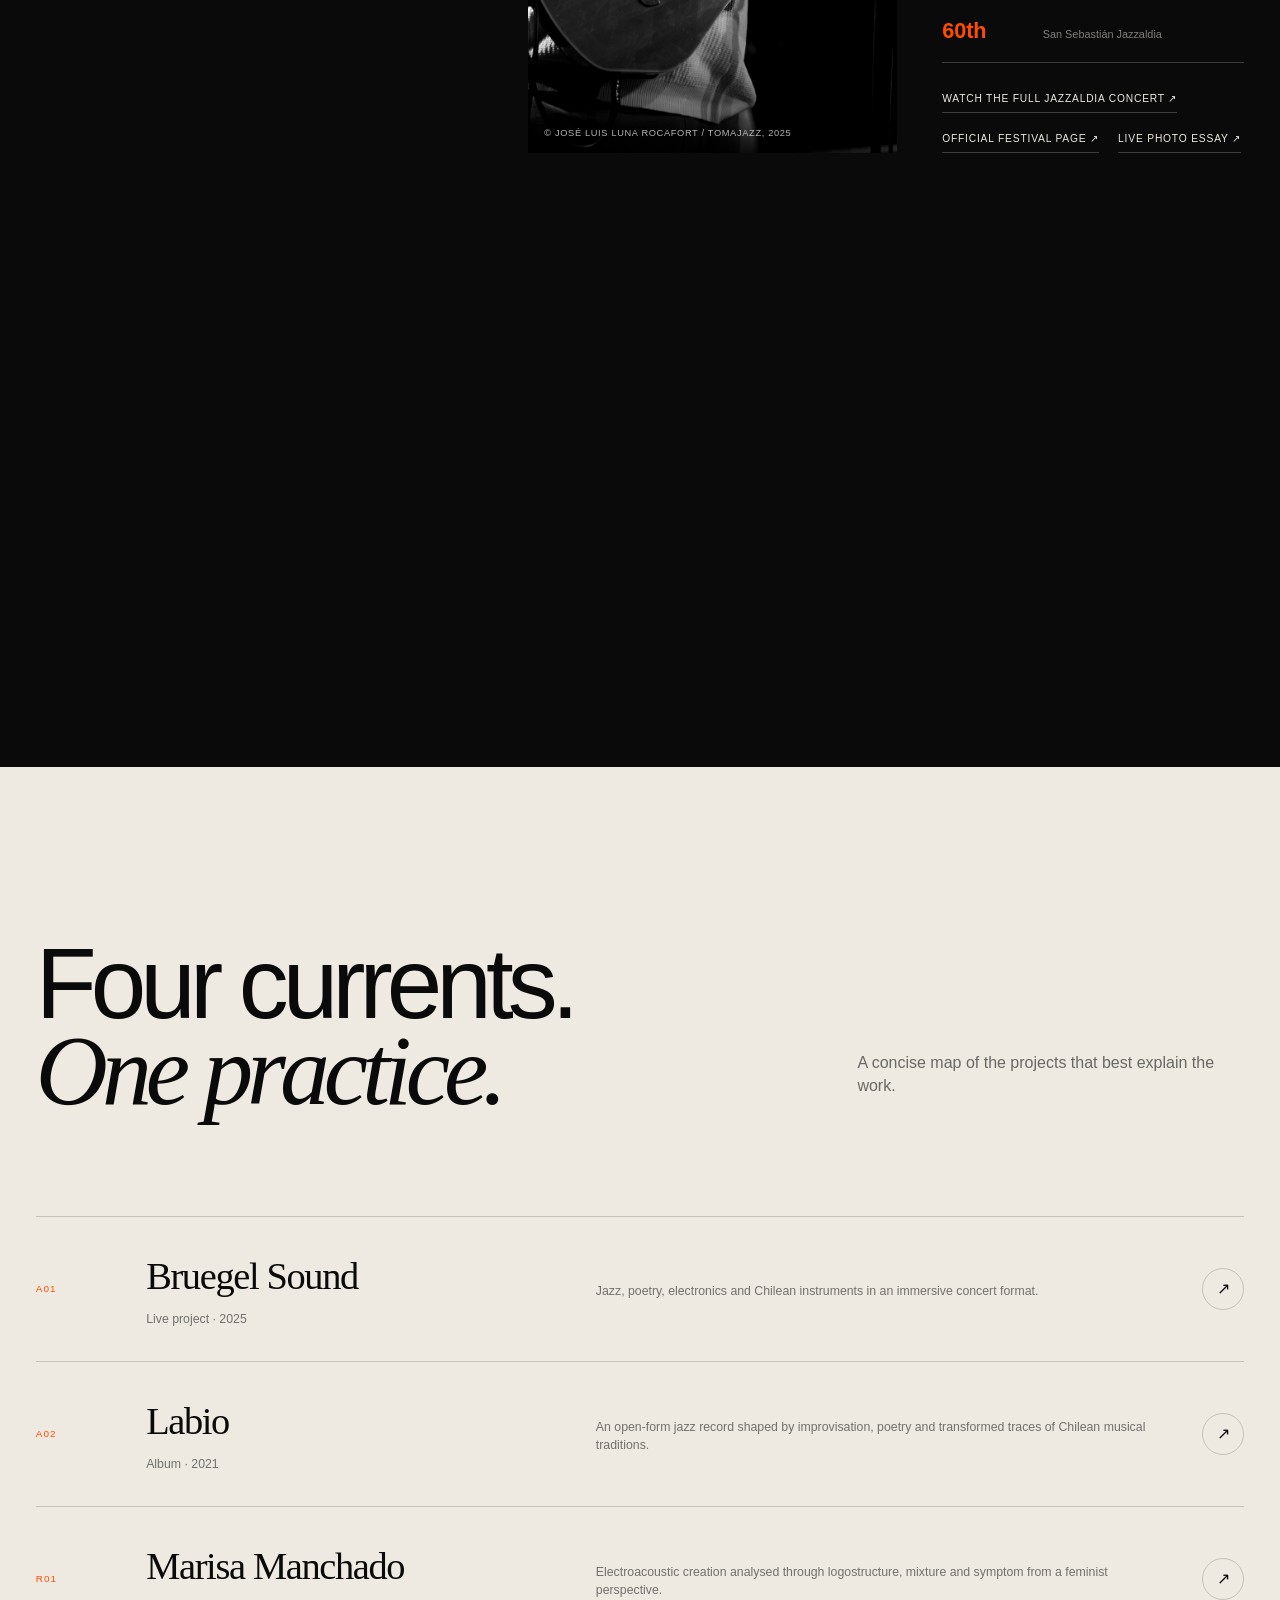
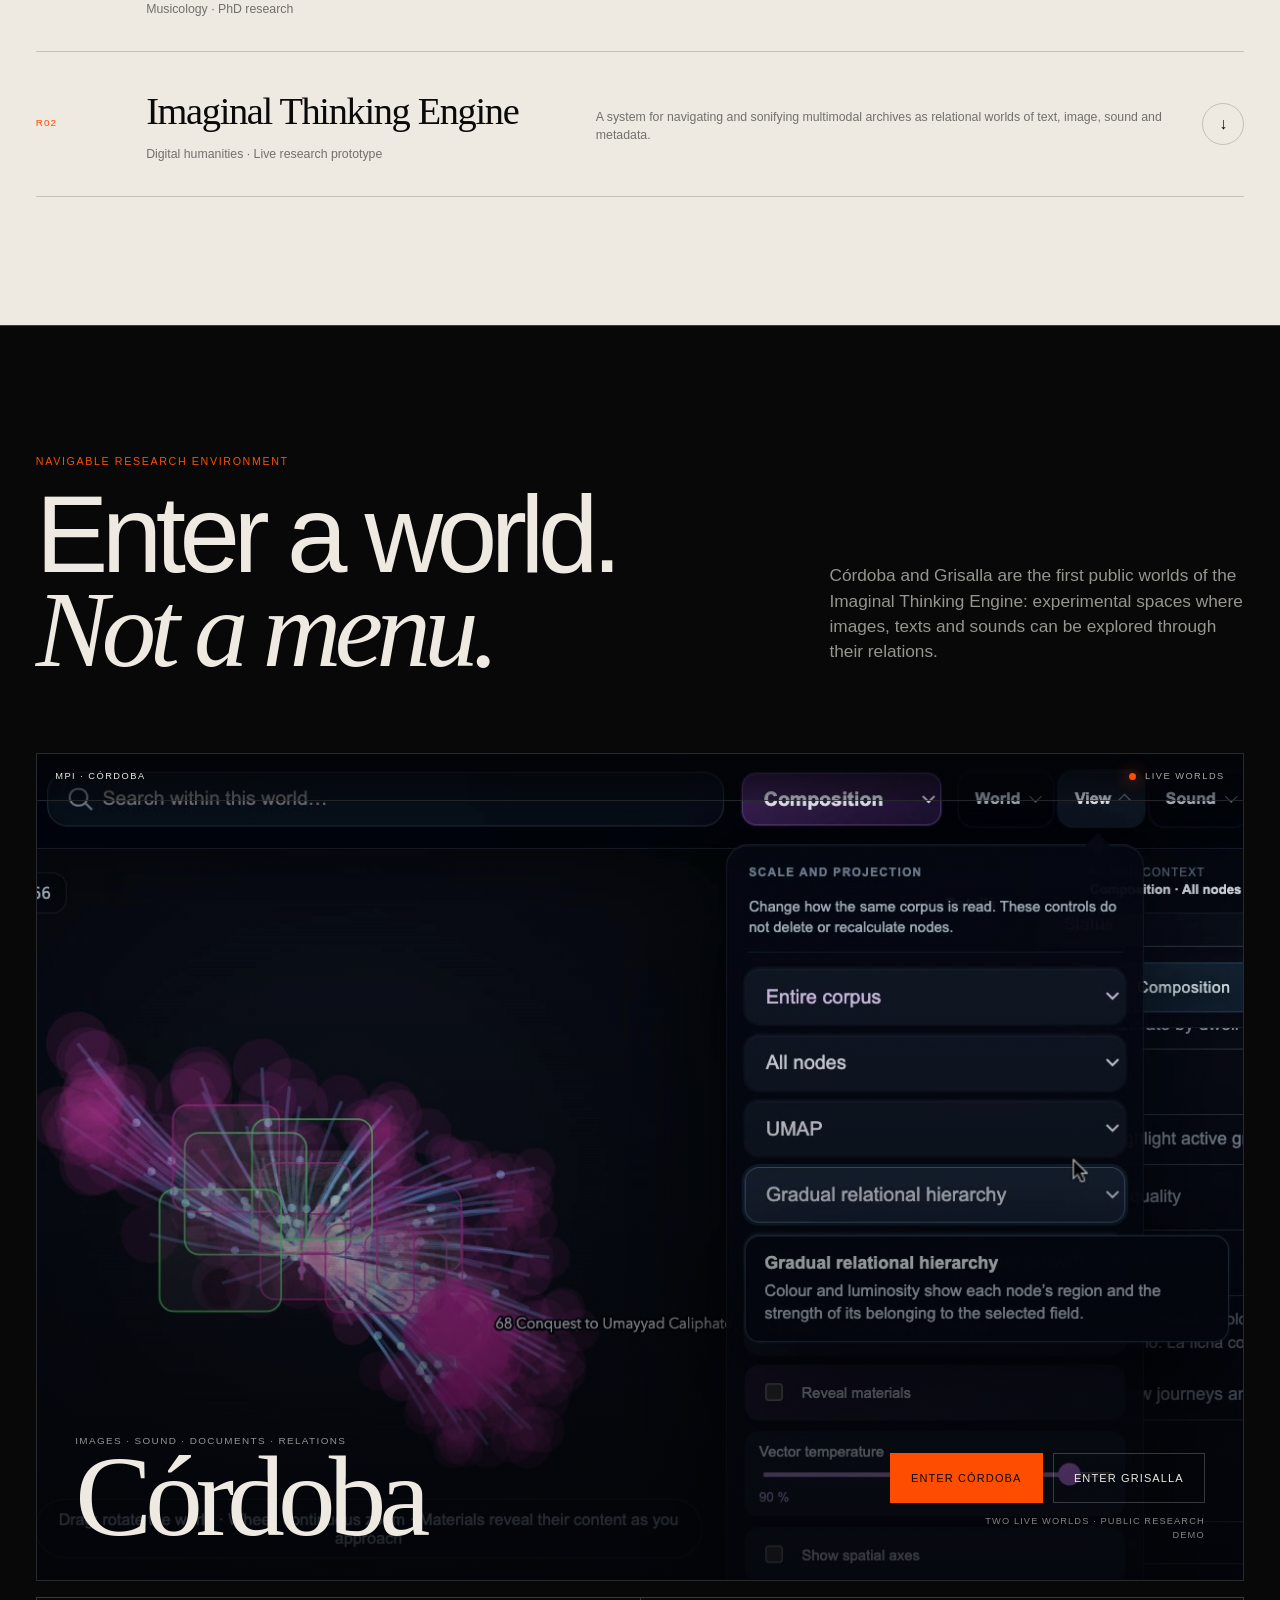
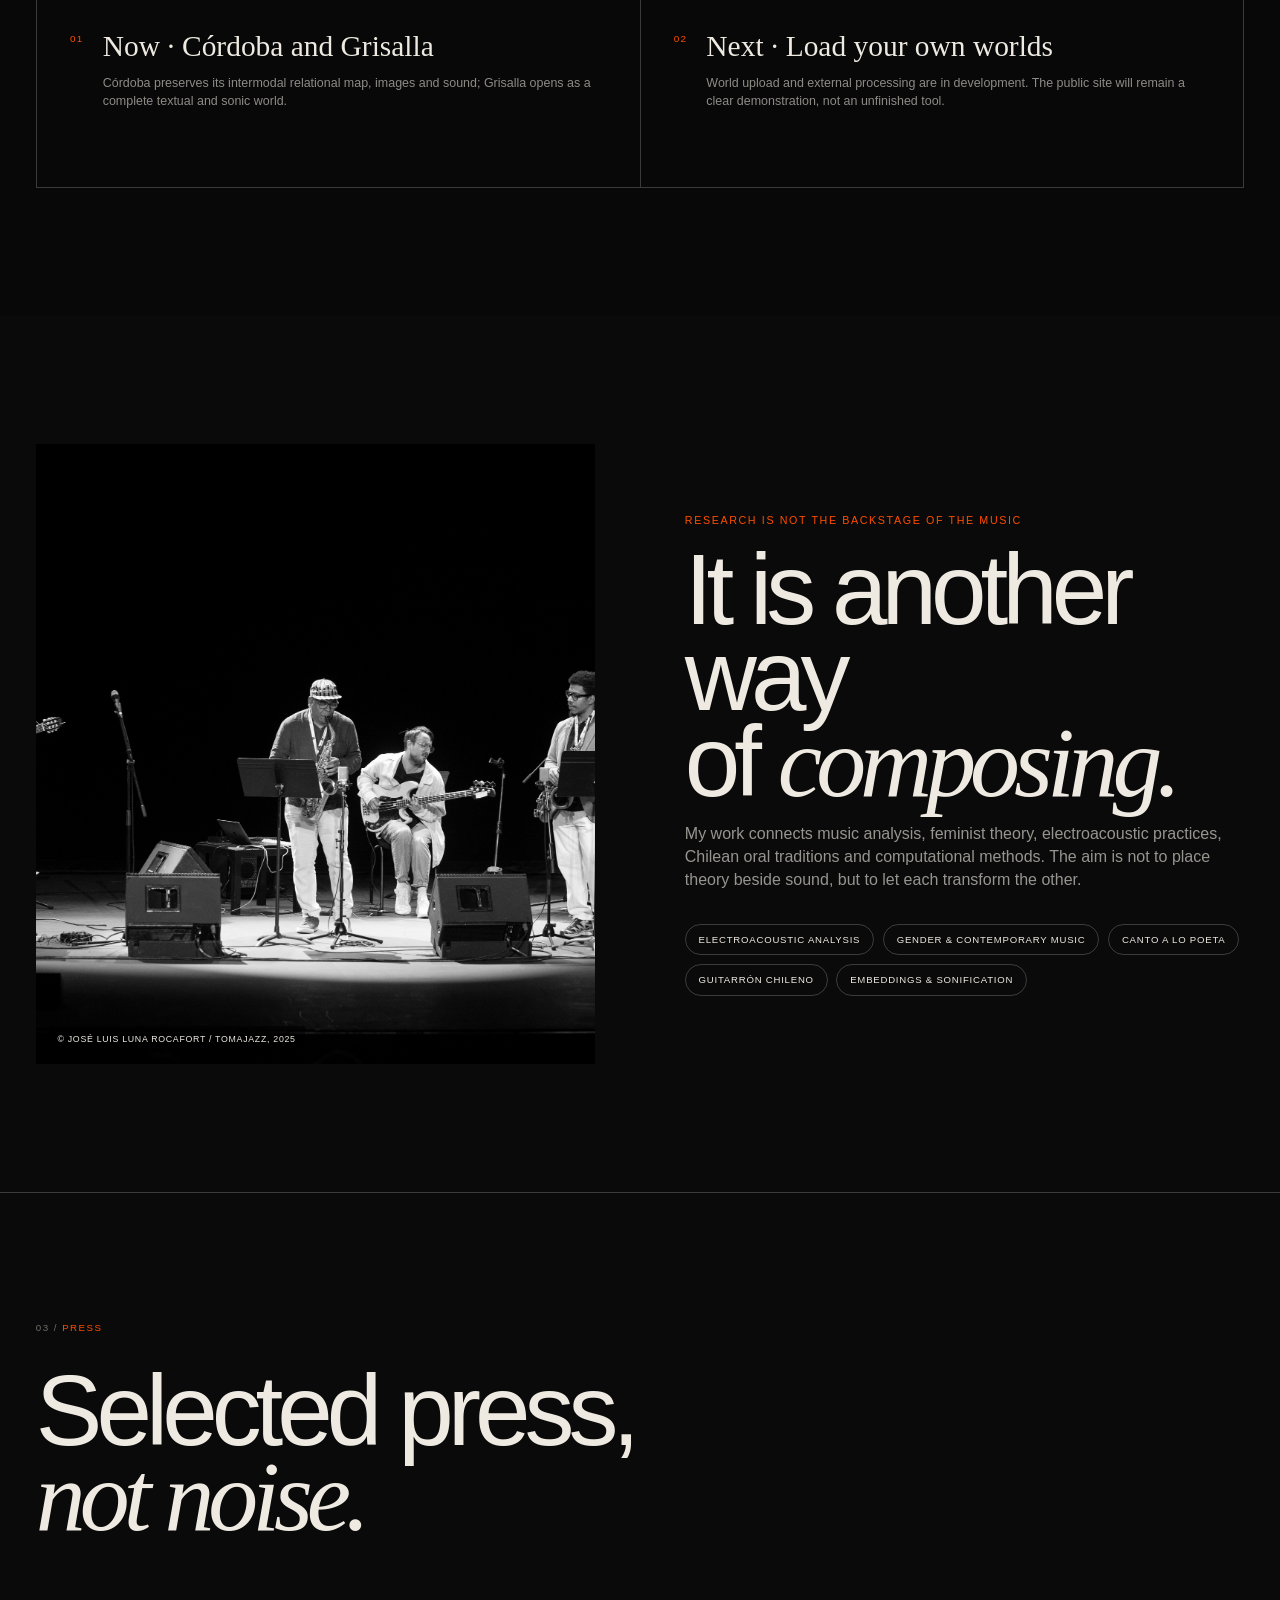
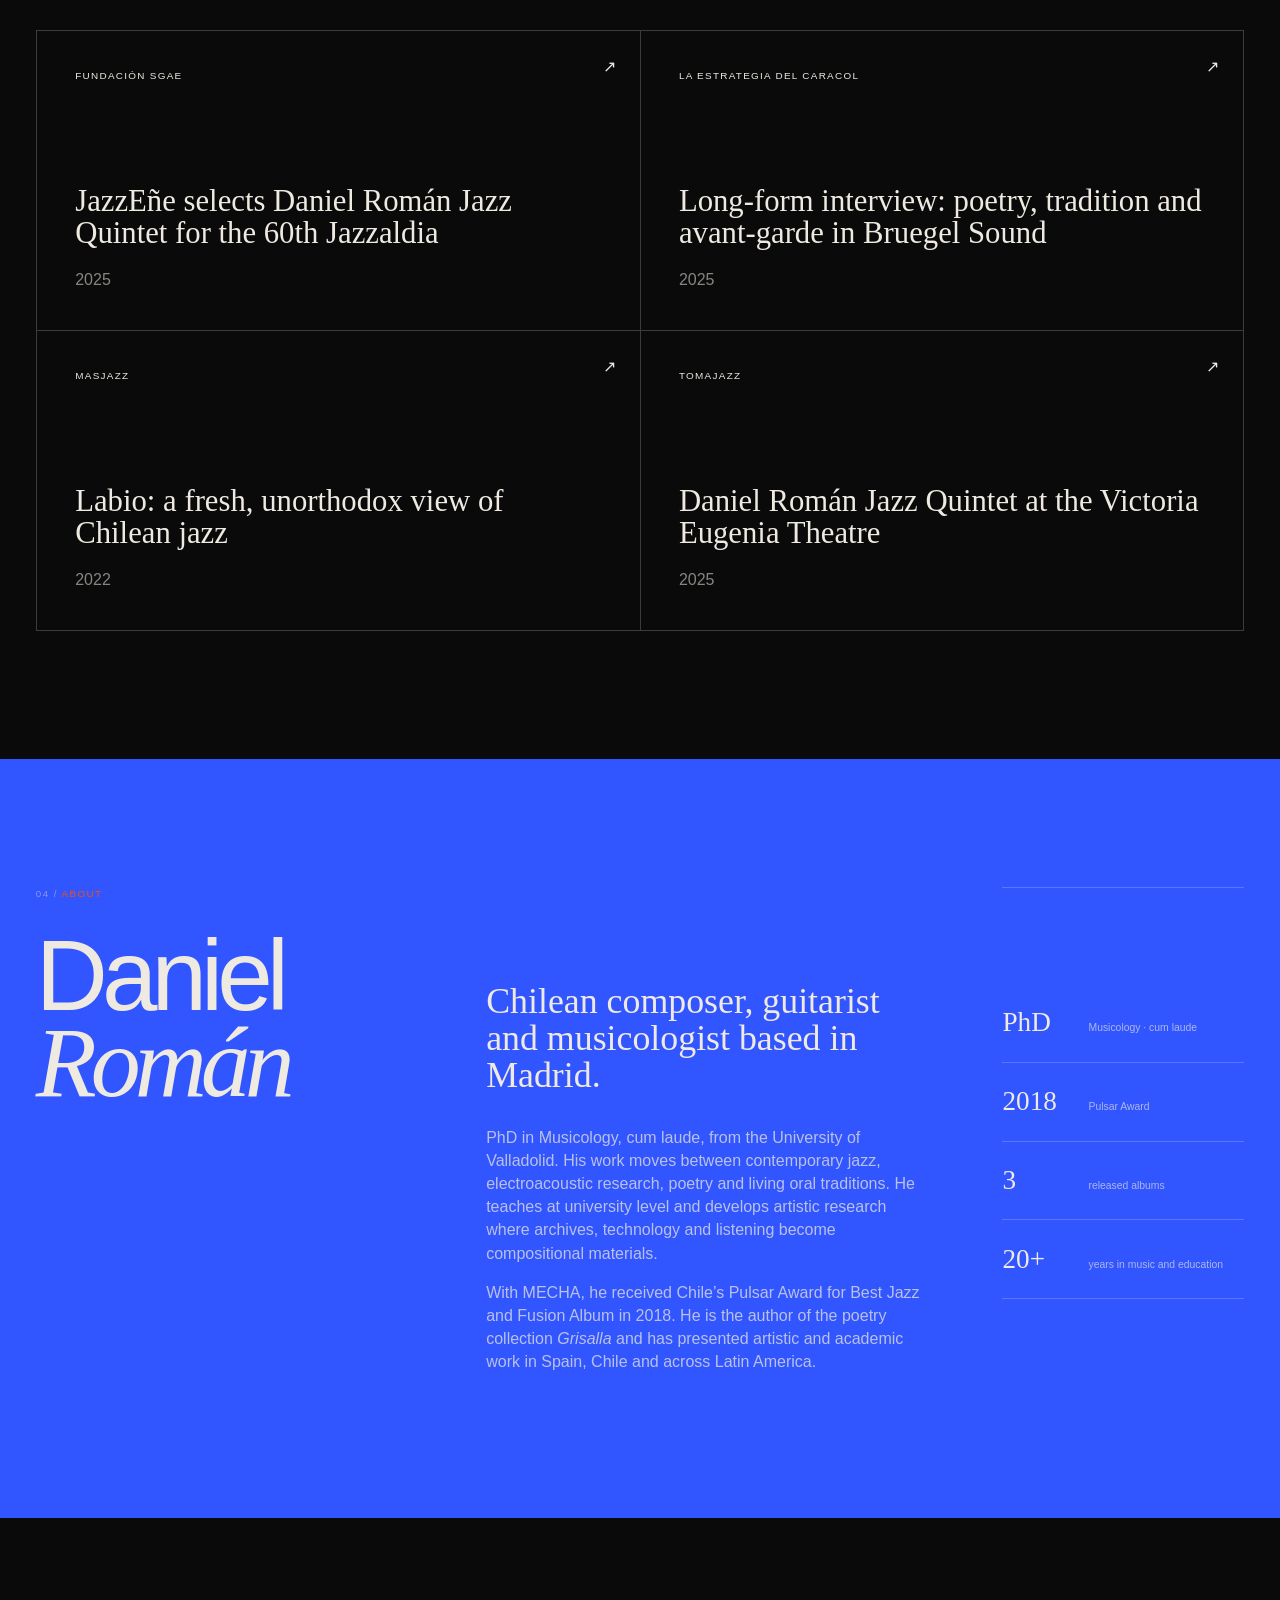
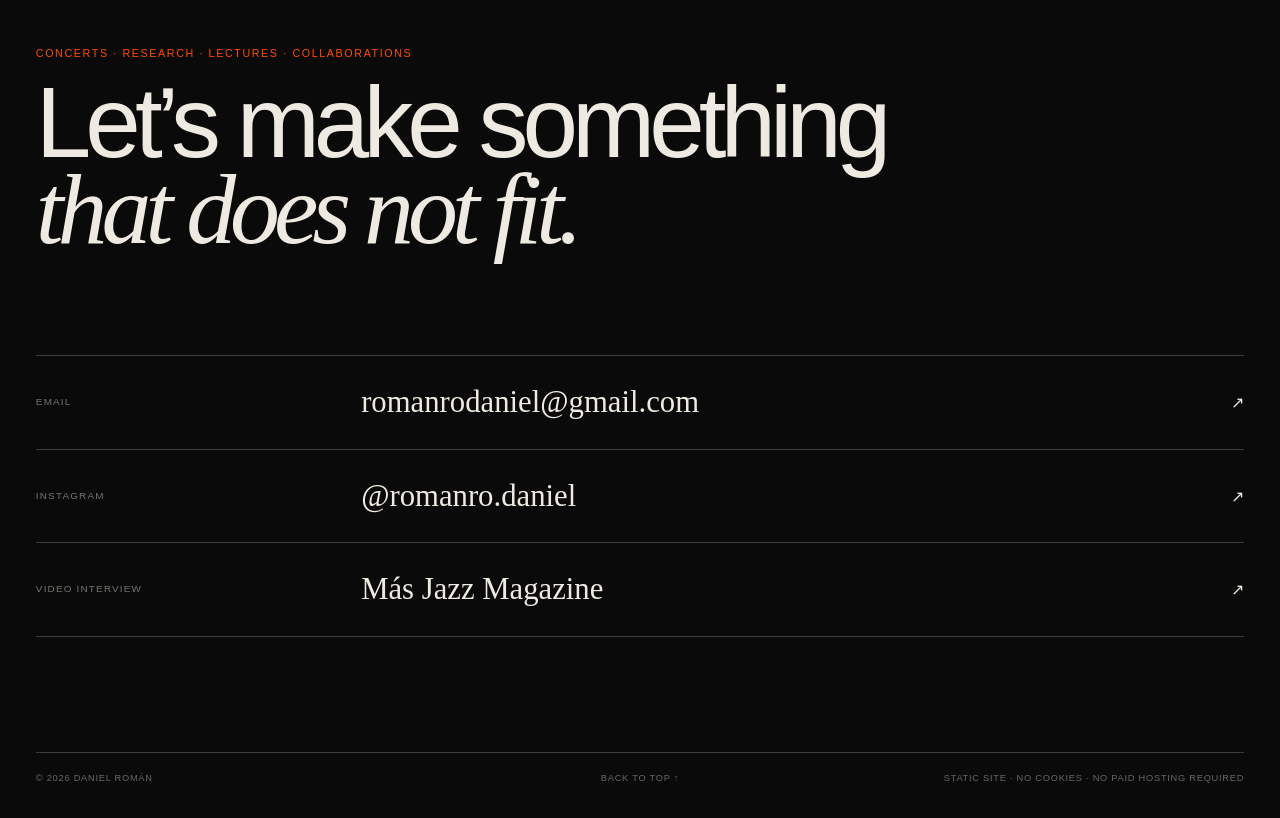
==== commit 08916ca1: "Add files via upload" ====
--- a/index.html
+++ b/index.html
@@ -183,8 +183,11 @@
             <h3>Córdoba</h3>
           </div>
           <div class="mpi-action">
-            <button class="button button-solid prototype-button" type="button" disabled aria-disabled="true" data-key="enterCordoba">Enter Córdoba</button>
-            <span data-key="integrationStatus">Prototype integration in progress</span>
+            <div class="mpi-world-buttons">
+              <a class="button button-solid prototype-button" href="mpi/?world=cordoba" data-key="enterCordoba">Enter Córdoba</a>
+              <a class="button button-line prototype-button" href="mpi/?world=grisalla" data-key="enterGrisalla">Enter Grisalla</a>
+            </div>
+            <span data-key="integrationStatus">Two live worlds · public research demo</span>
           </div>
         </div>
       </div>
--- a/styles.css
+++ b/styles.css
@@ -320,3 +320,9 @@
   .mpi-overlay h3 { font-size: clamp(4rem, 24vw, 7rem); }
   .mpi-status-grid article { min-height: auto; }
 }
+
+
+/* Live MPI worlds */
+.mpi-world-buttons { display:flex; flex-wrap:wrap; justify-content:flex-end; gap:.65rem; }
+.mpi-world-buttons .prototype-button { white-space:nowrap; }
+@media (max-width: 760px) { .mpi-world-buttons { justify-content:flex-start; } }
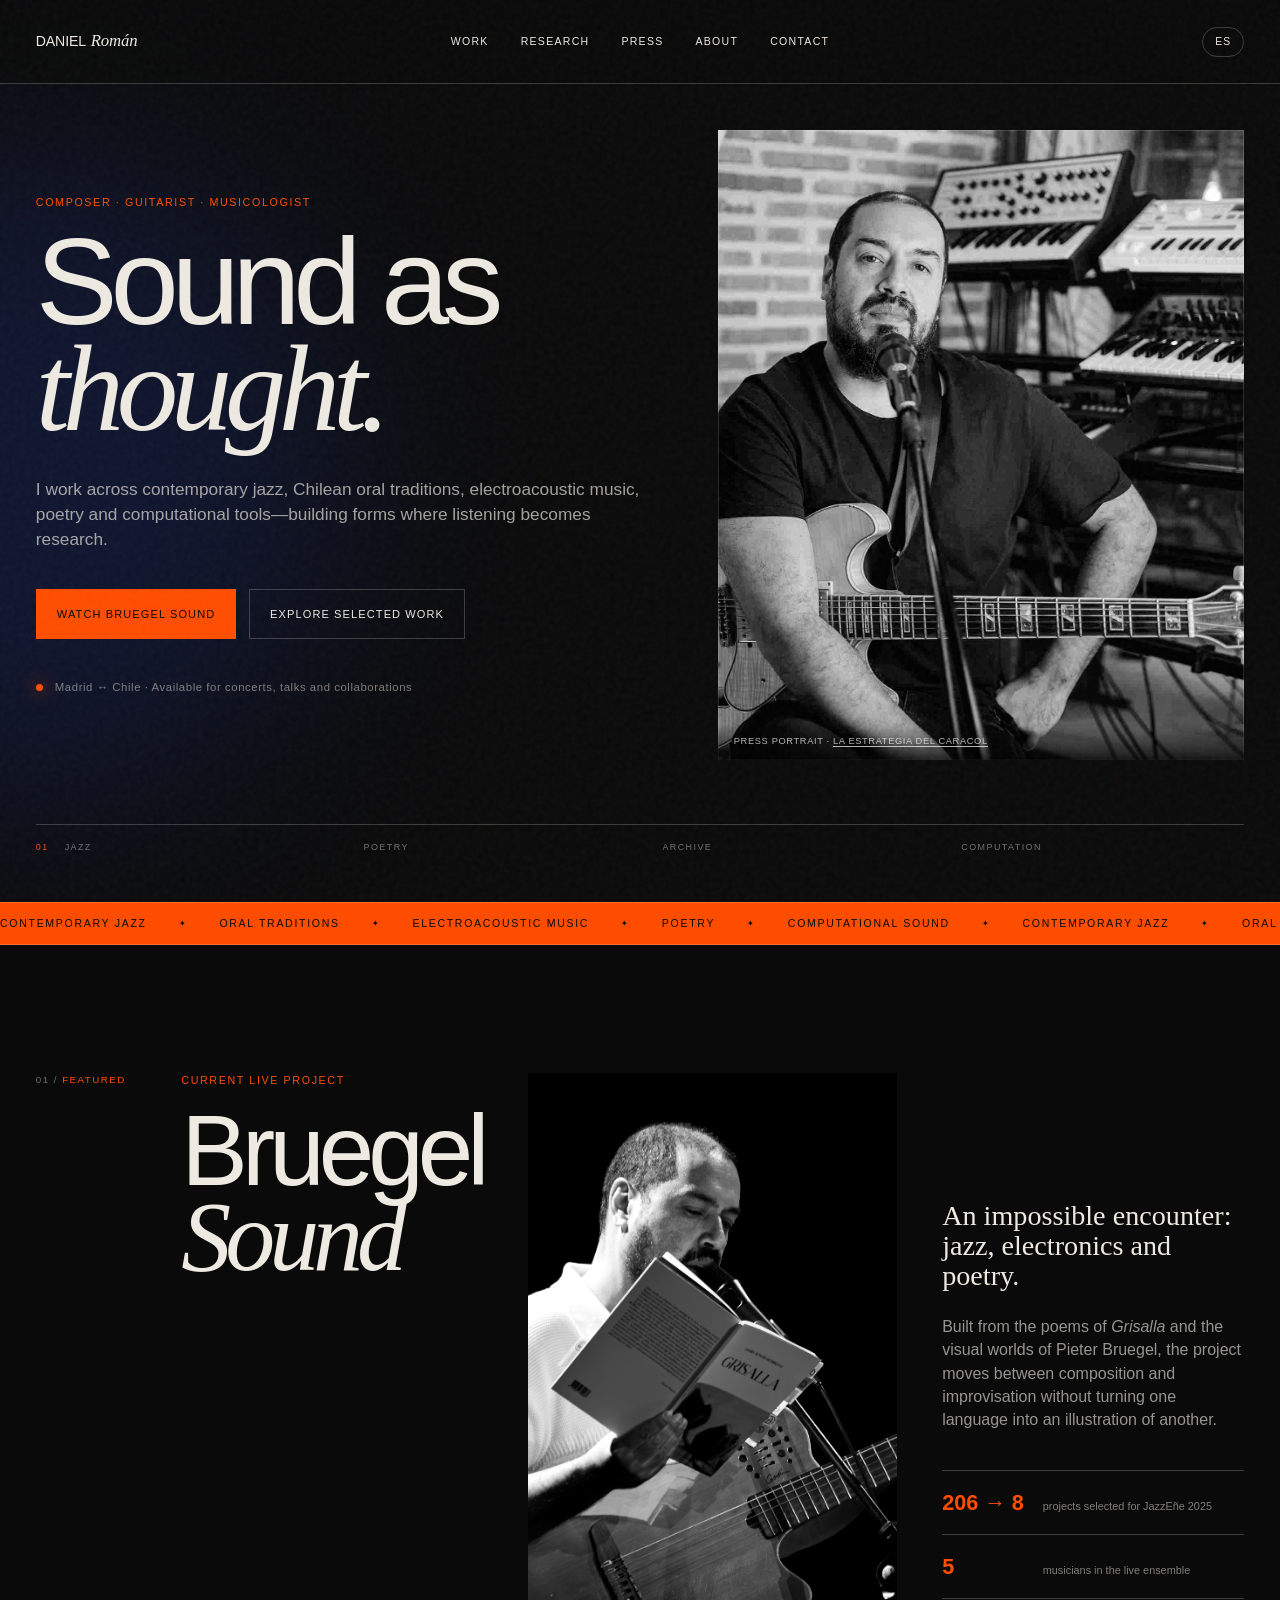
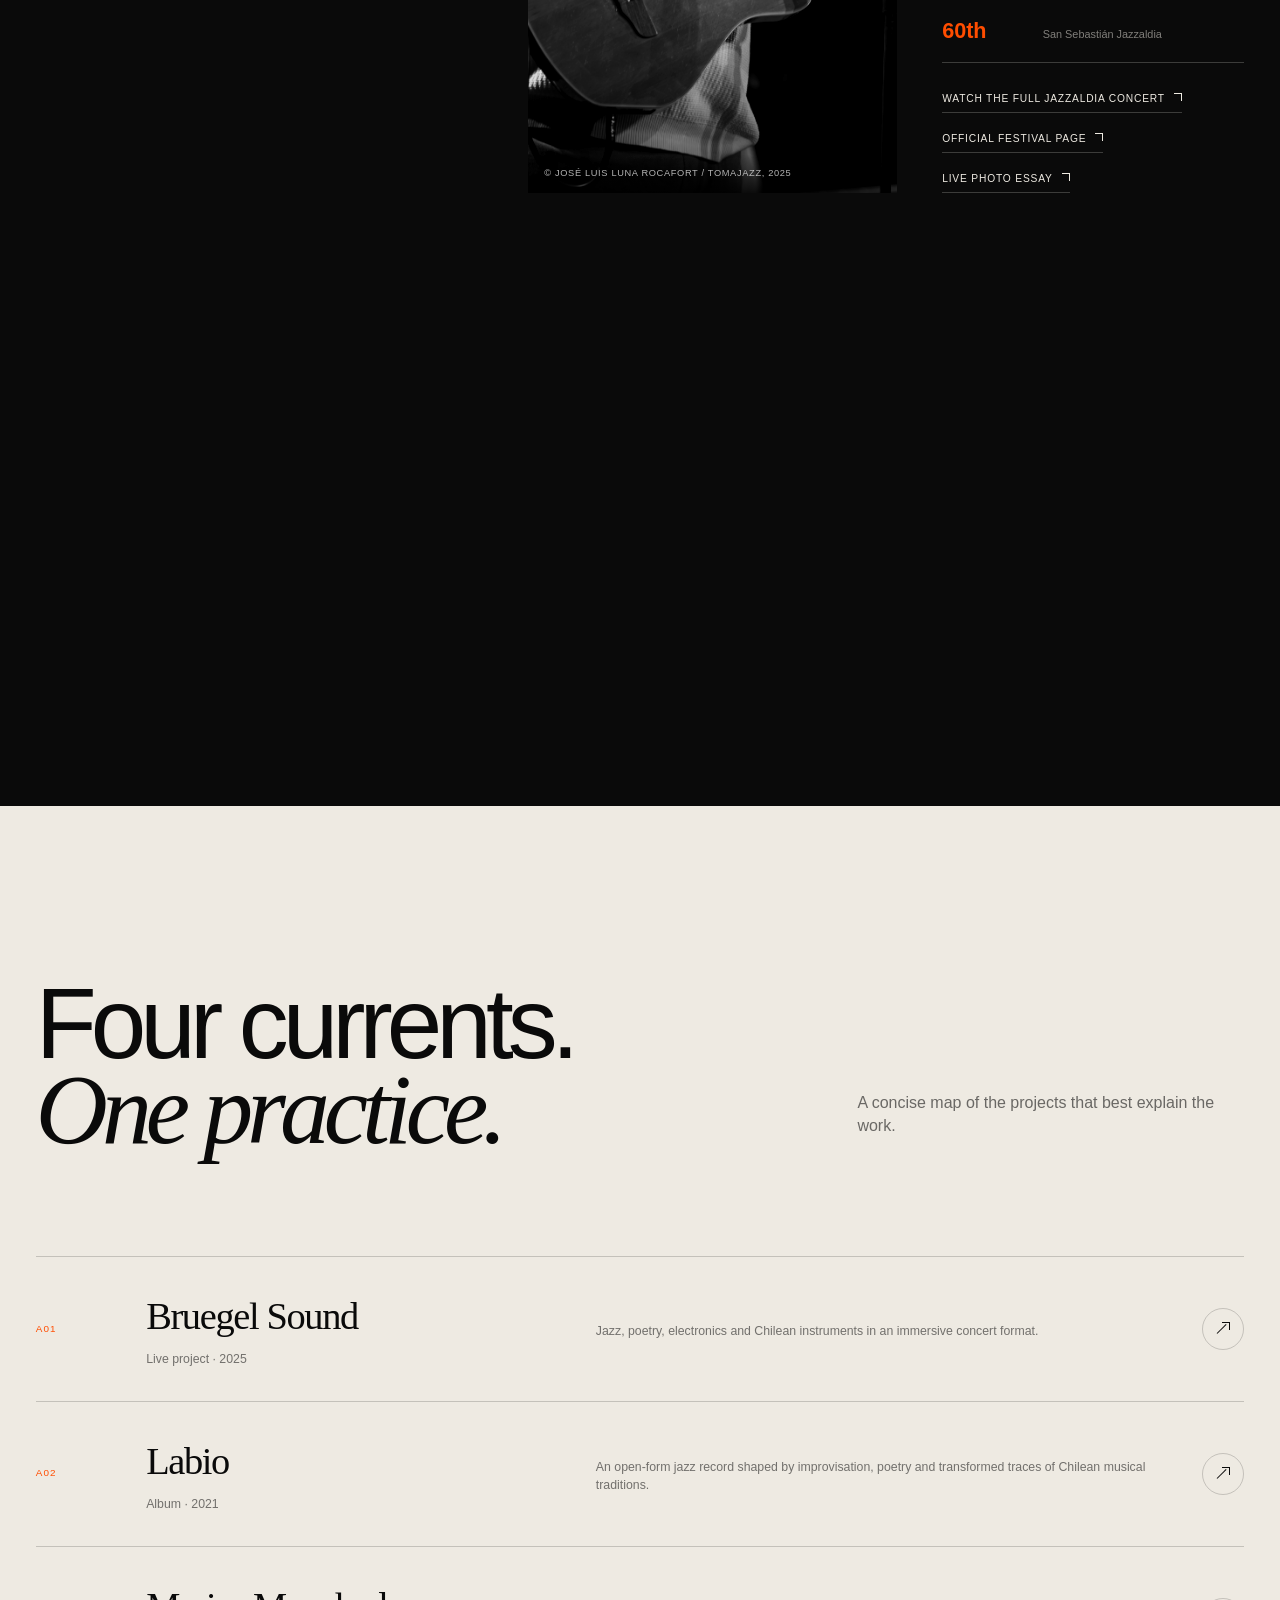
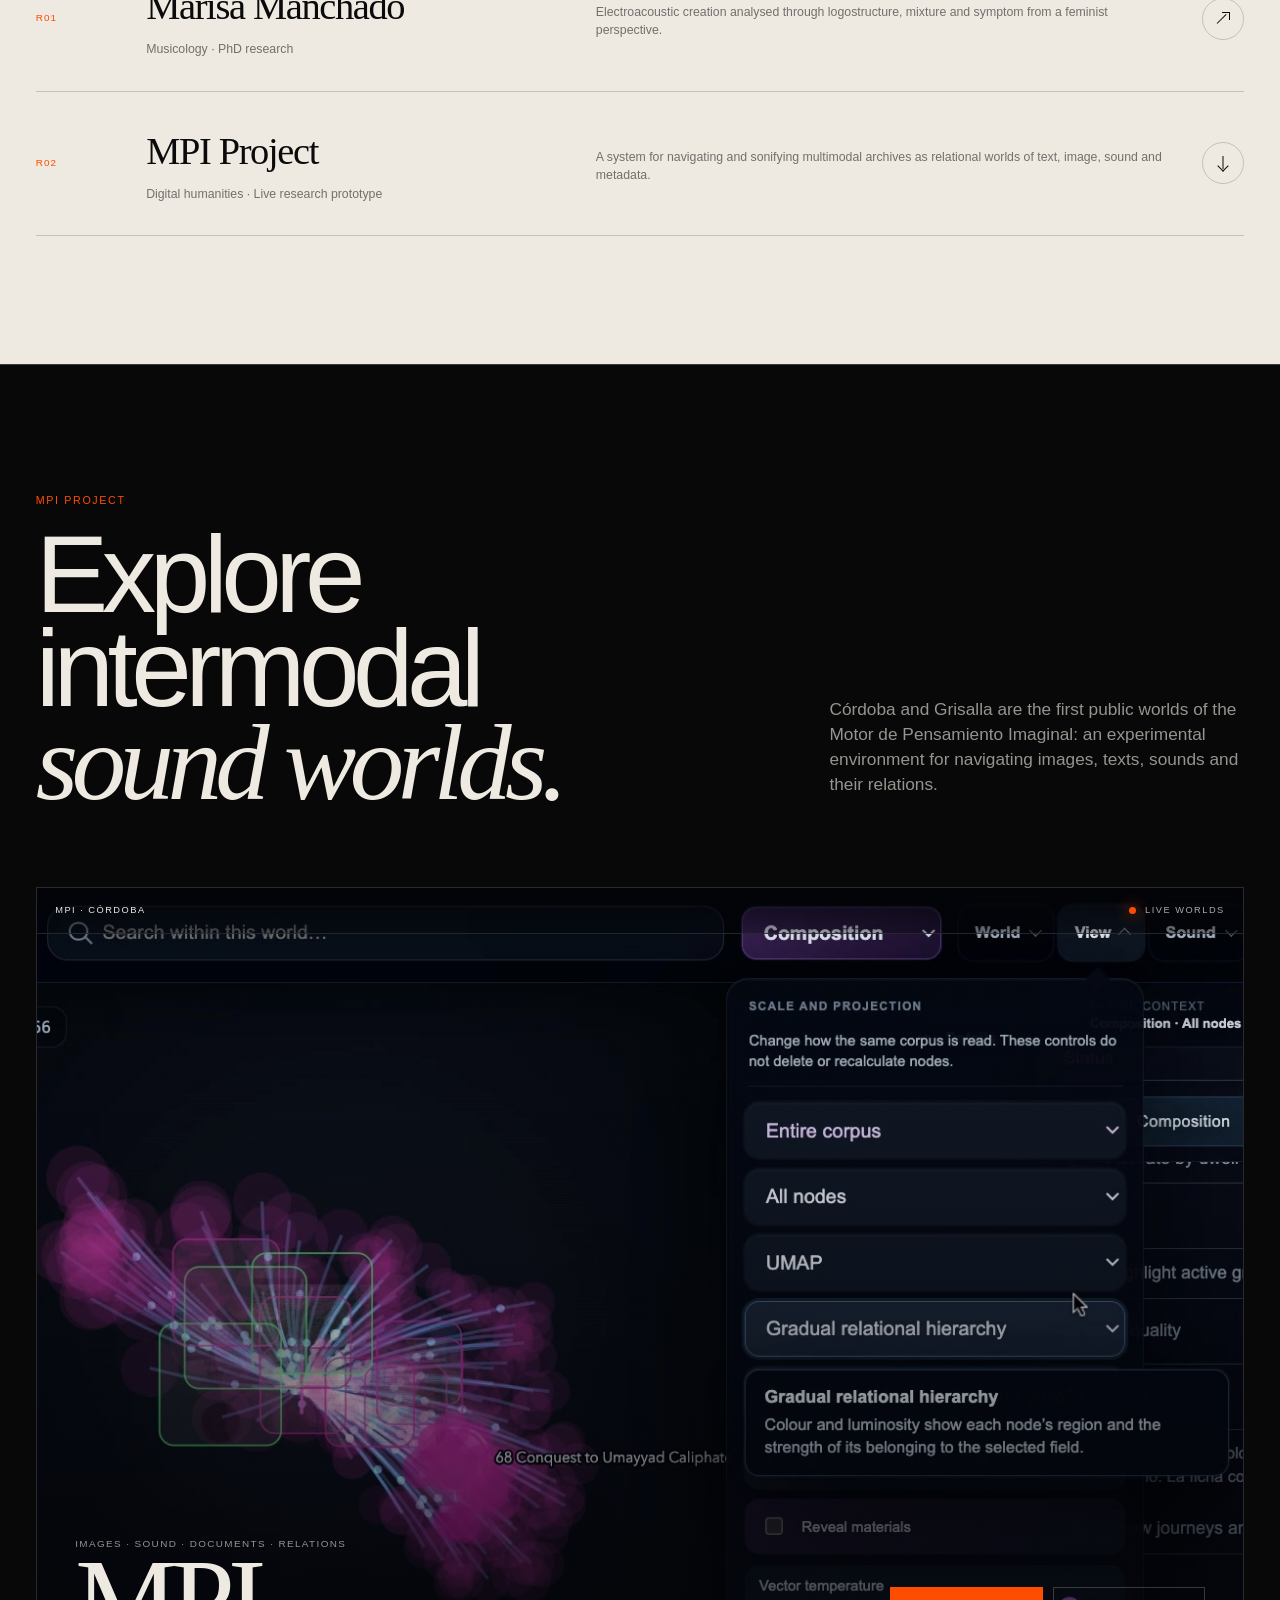
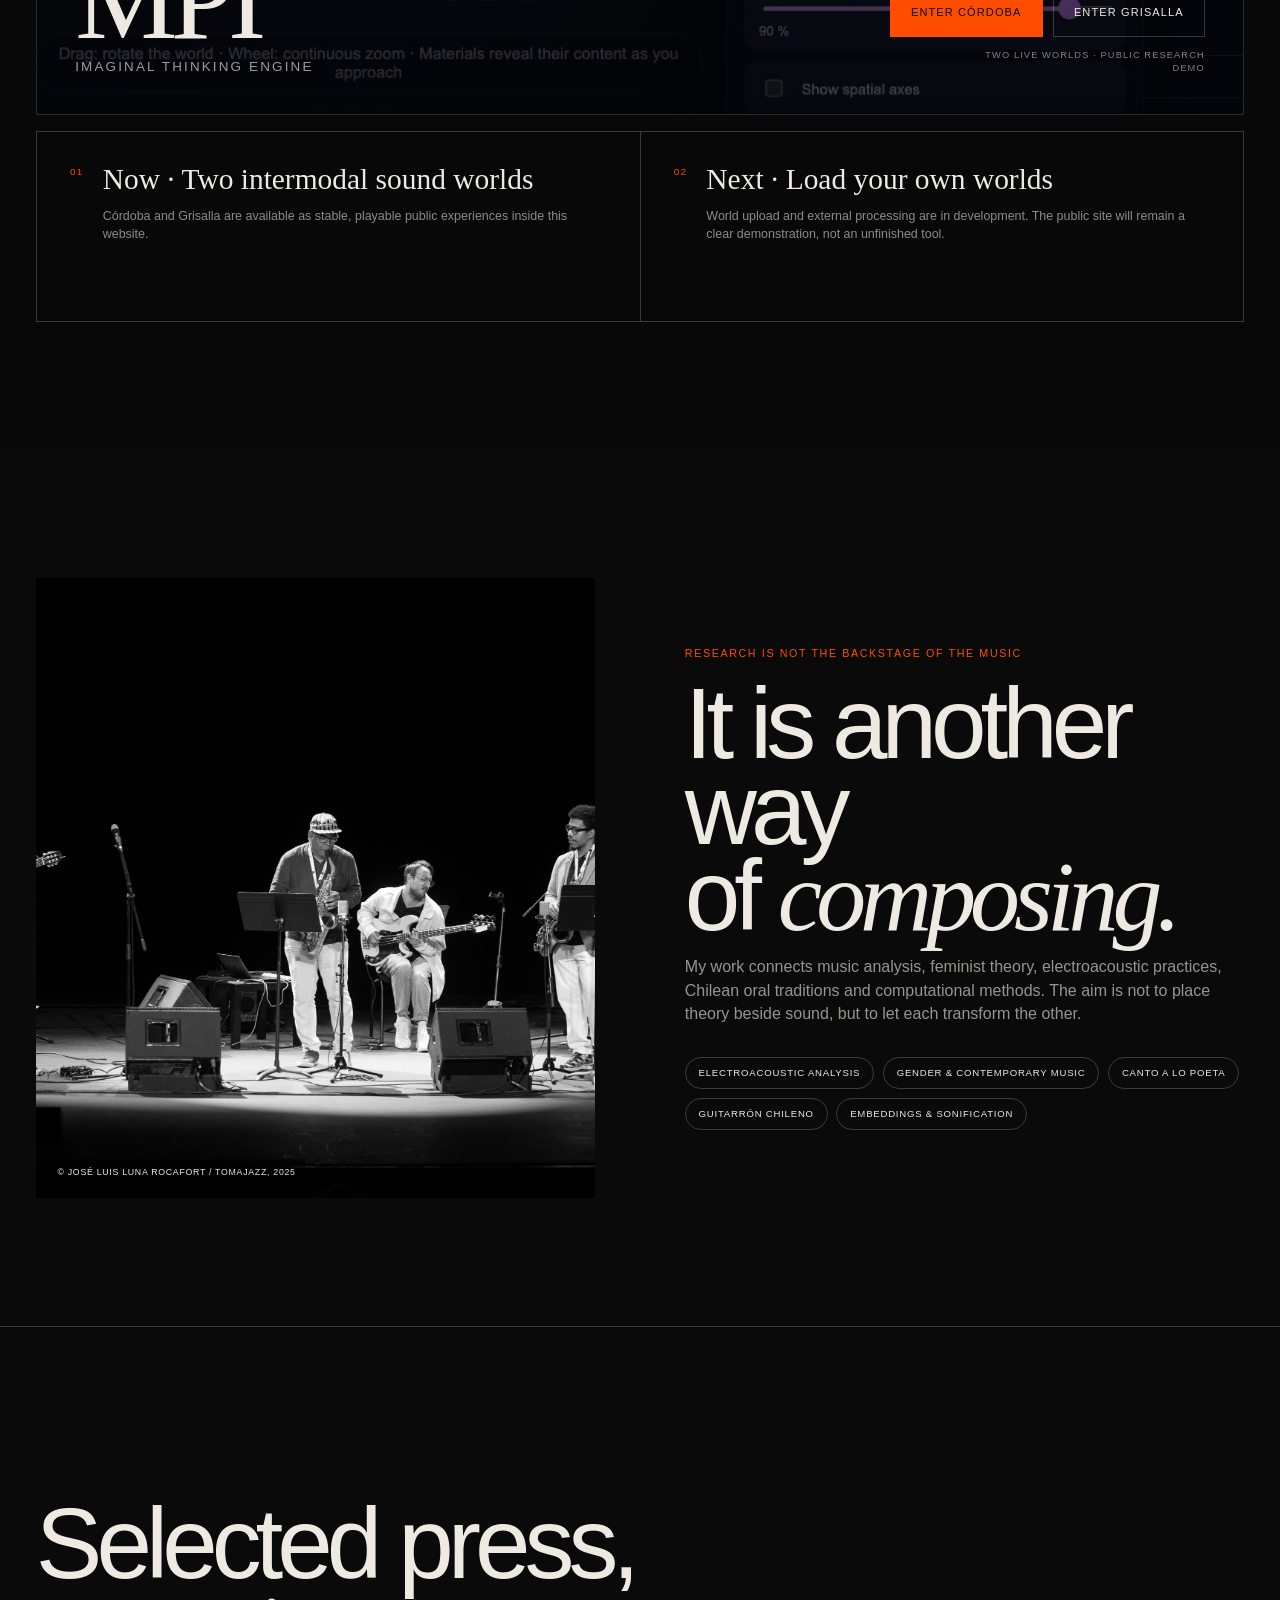
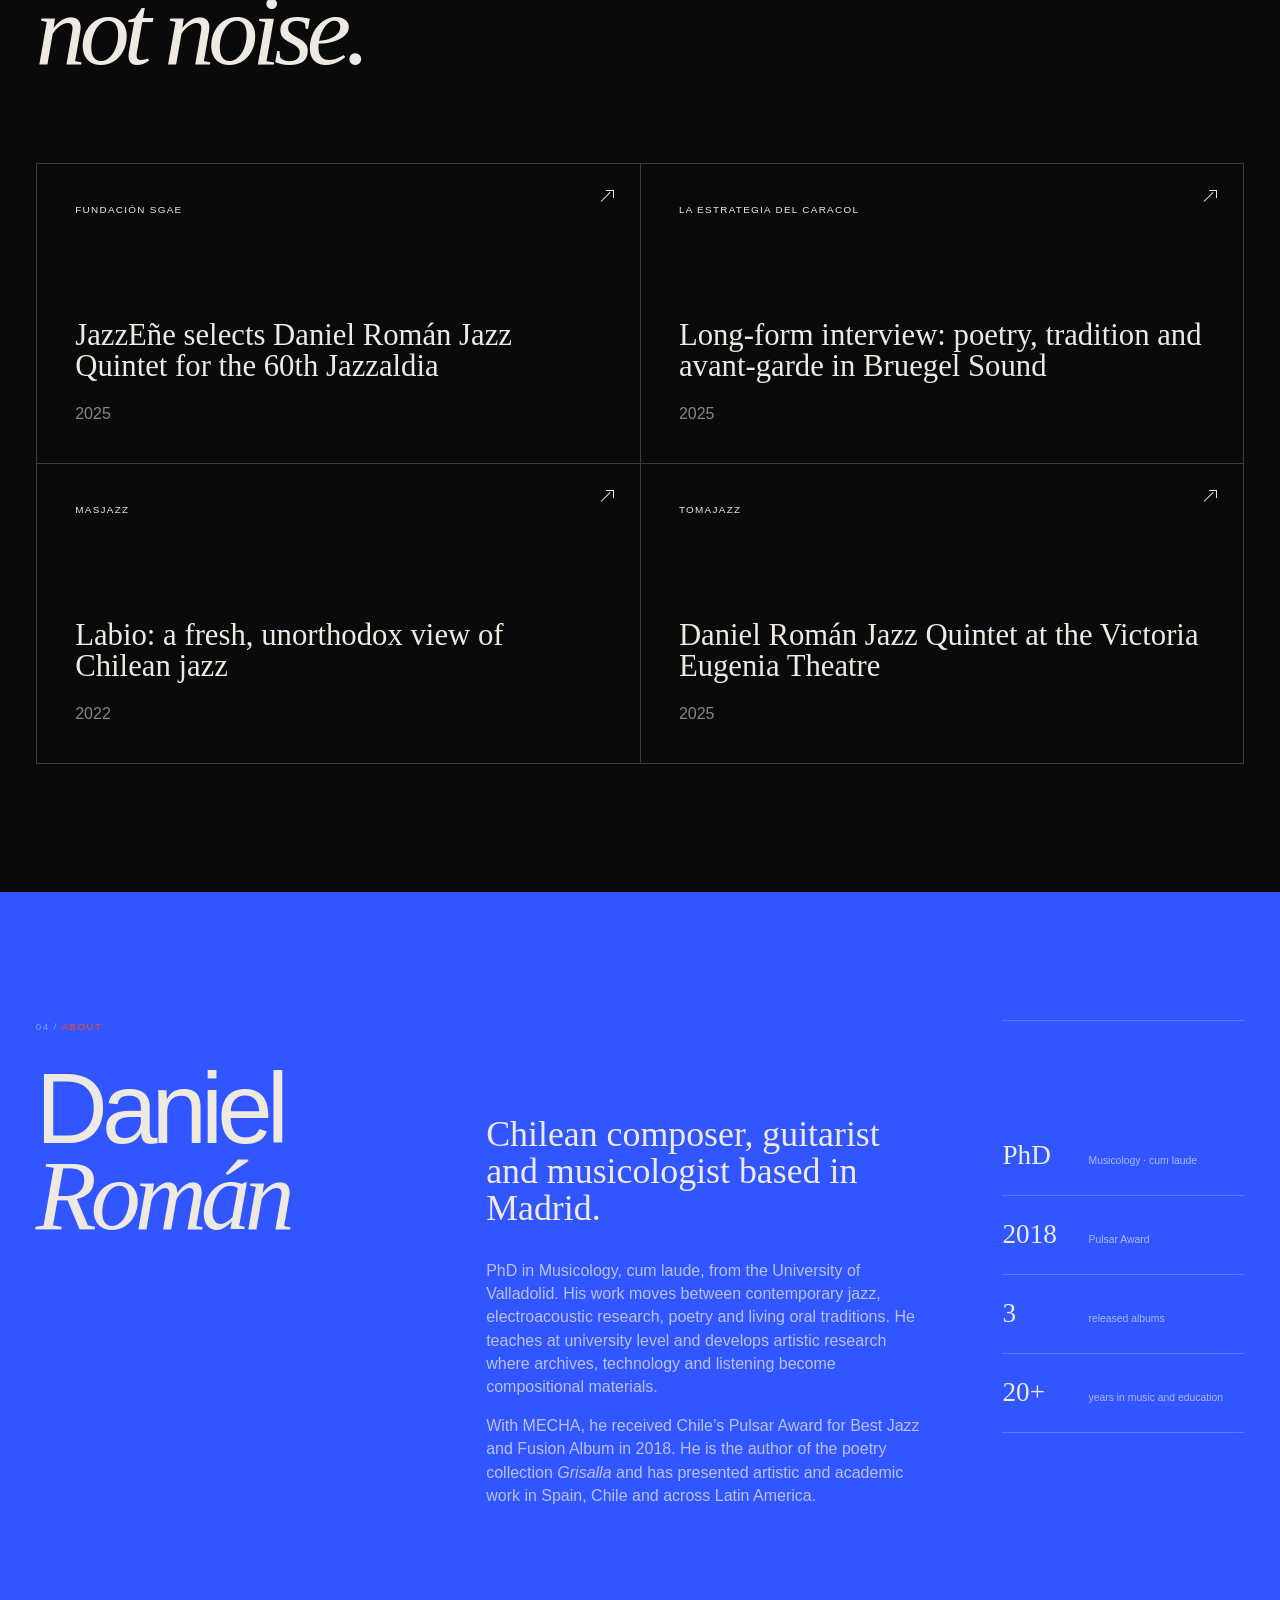
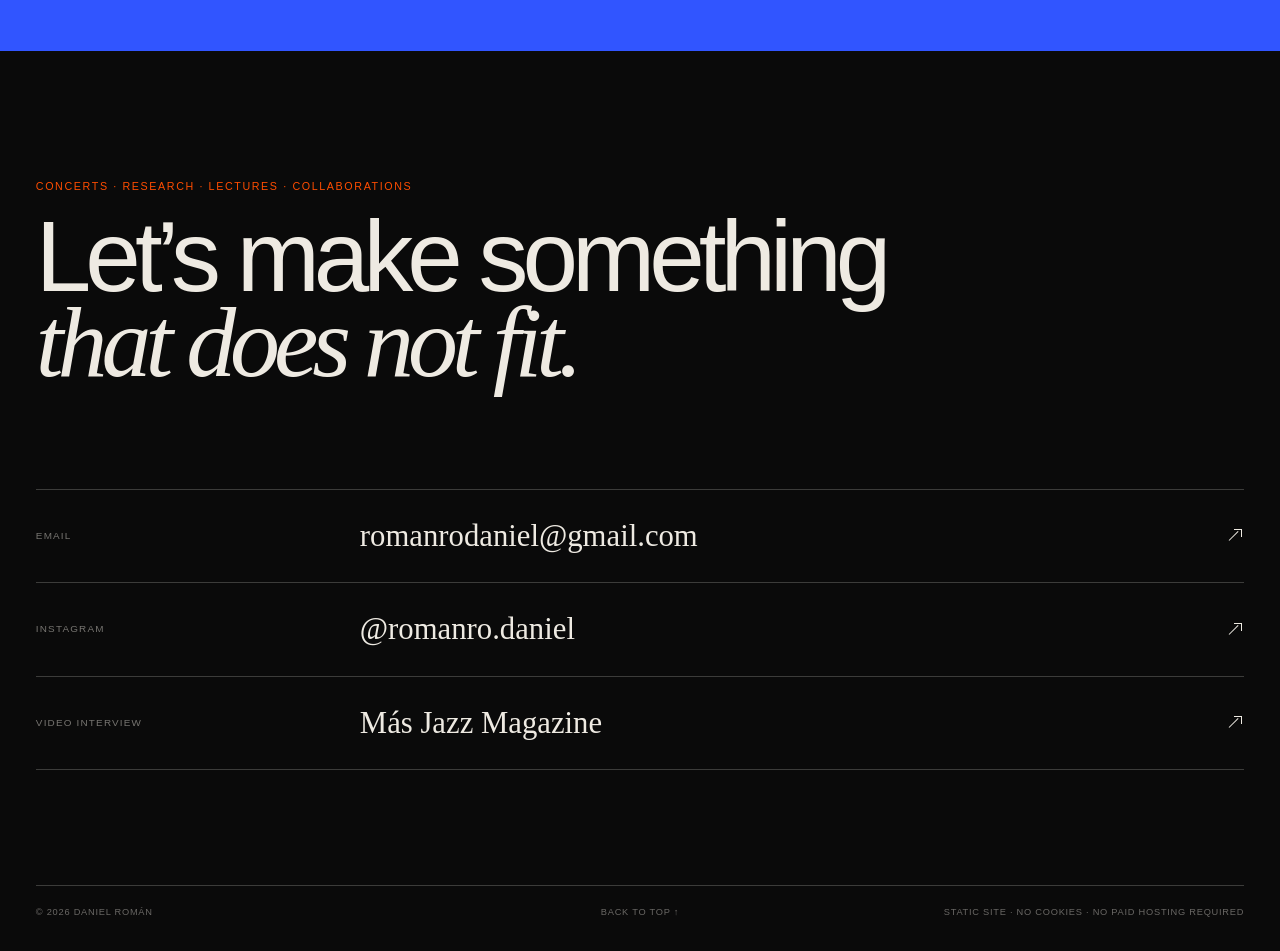
==== commit ba05c3ee: "Add files via upload" ====
--- a/index.html
+++ b/index.html
@@ -12,7 +12,7 @@
   <meta property="og:image" content="https://romanrodaniel.com/assets/daniel-portrait.jpg">
   <title>Daniel Román — Sound as thought</title>
   <link rel="icon" href="assets/favicon.svg" type="image/svg+xml">
-  <link rel="stylesheet" href="styles.css">
+  <link rel="stylesheet" href="styles.css?v=20260801-ui-v2">
   <script type="application/ld+json">
   {
     "@context": "https://schema.org",
@@ -111,9 +111,9 @@
           <div><strong>60th</strong><span data-key="festivalStat">San Sebastián Jazzaldia</span></div>
         </div>
         <div class="inline-links">
-          <a href="https://www.jazzaldia.eus/es/conciertos-entradas/volver-ver-conciertos/51-pere-bujosa-trio-daniel-roman-jazz-quintet?ide=27756" target="_blank" rel="noopener" data-key="liveConcert">Watch the full Jazzaldia concert ↗</a>
-          <a href="https://www.jazzaldia.eus/es/conciertos-entradas/3-pere-bujosa-trio-daniel-roman-jazz-quintet?ide=27756" target="_blank" rel="noopener" data-key="officialFestival">Official festival page ↗</a>
-          <a href="https://tomajazz.com/web/daniel-roman-jazz-quintet-xi-jazzene-2025/" target="_blank" rel="noopener" data-key="photoEssay">Live photo essay ↗</a>
+          <a href="https://www.jazzaldia.eus/es/conciertos-entradas/volver-ver-conciertos/51-pere-bujosa-trio-daniel-roman-jazz-quintet?ide=27756" target="_blank" rel="noopener" data-key="liveConcert">Watch the full Jazzaldia concert</a>
+          <a href="https://www.jazzaldia.eus/es/conciertos-entradas/3-pere-bujosa-trio-daniel-roman-jazz-quintet?ide=27756" target="_blank" rel="noopener" data-key="officialFestival">Official festival page</a>
+          <a href="https://tomajazz.com/web/daniel-roman-jazz-quintet-xi-jazzene-2025/" target="_blank" rel="noopener" data-key="photoEssay">Live photo essay</a>
         </div>
       </div>
     </section>
@@ -137,25 +137,25 @@
           <div class="project-code">A01</div>
           <div class="project-title"><h3>Bruegel Sound</h3><p data-key="project1Type">Live project · 2025</p></div>
           <p class="project-desc" data-key="project1Desc">Jazz, poetry, electronics and Chilean instruments in an immersive concert format.</p>
-          <a href="https://www.jazzaldia.eus/es/conciertos-entradas/volver-ver-conciertos/51-pere-bujosa-trio-daniel-roman-jazz-quintet?ide=27756" target="_blank" rel="noopener" aria-label="Watch the full Bruegel Sound concert at Jazzaldia">↗</a>
+          <a href="https://www.jazzaldia.eus/es/conciertos-entradas/volver-ver-conciertos/51-pere-bujosa-trio-daniel-roman-jazz-quintet?ide=27756" target="_blank" rel="noopener" aria-label="Watch the full Bruegel Sound concert at Jazzaldia"><span class="thin-arrow thin-arrow-ne" aria-hidden="true"></span></a>
         </article>
         <article class="project-row reveal">
           <div class="project-code">A02</div>
           <div class="project-title"><h3>Labio</h3><p data-key="project2Type">Album · 2021</p></div>
           <p class="project-desc" data-key="project2Desc">An open-form jazz record shaped by improvisation, poetry and transformed traces of Chilean musical traditions.</p>
-          <a href="https://www.masjazzdigital.com/labio-primer-disco-de-daniel-roman-rodriguez-jazz-quartet-una-nueva-mirada-sobre-el-jazz-chileno/" target="_blank" rel="noopener" aria-label="Read about Labio">↗</a>
+          <a href="https://www.masjazzdigital.com/labio-primer-disco-de-daniel-roman-rodriguez-jazz-quartet-una-nueva-mirada-sobre-el-jazz-chileno/" target="_blank" rel="noopener" aria-label="Read about Labio"><span class="thin-arrow thin-arrow-ne" aria-hidden="true"></span></a>
         </article>
         <article class="project-row reveal" id="research">
           <div class="project-code">R01</div>
           <div class="project-title"><h3>Marisa Manchado</h3><p data-key="project3Type">Musicology · PhD research</p></div>
           <p class="project-desc" data-key="project3Desc">Electroacoustic creation analysed through logostructure, mixture and symptom from a feminist perspective.</p>
-          <a href="https://espaciosonoro.tallersonoro.com/wp-content/uploads/2024/11/03.-Daniel-Roman_59_2024.docx-3.pdf" target="_blank" rel="noopener" aria-label="Read the research article">↗</a>
+          <a href="https://espaciosonoro.tallersonoro.com/wp-content/uploads/2024/11/03.-Daniel-Roman_59_2024.docx-3.pdf" target="_blank" rel="noopener" aria-label="Read the research article"><span class="thin-arrow thin-arrow-ne" aria-hidden="true"></span></a>
         </article>
         <article class="project-row reveal">
           <div class="project-code">R02</div>
           <div class="project-title"><h3 data-key="mpiTitle">Imaginal Thinking Engine</h3><p data-key="project4Type">Digital humanities · Live research prototype</p></div>
           <p class="project-desc" data-key="project4Desc">A system for navigating and sonifying multimodal archives as relational worlds of text, image, sound and metadata.</p>
-          <a href="#cordoba-world" aria-label="Preview the Córdoba world">↓</a>
+          <a href="#cordoba-world" aria-label="Preview the Córdoba world"><span class="thin-arrow thin-arrow-down" aria-hidden="true"></span></a>
         </article>
       </div>
     </section>
@@ -180,7 +180,7 @@
         <div class="mpi-overlay">
           <div>
             <p class="mpi-eyebrow" data-key="cordobaEyebrow">Images · sound · documents · relations</p>
-            <h3>Córdoba</h3>
+            <h3 data-key="mpiOverlayTitle">MPI</h3><p class="mpi-overlay-subtitle" data-key="mpiOverlaySubtitle">Imaginal Thinking Engine</p>
           </div>
           <div class="mpi-action">
             <div class="mpi-world-buttons">
@@ -238,22 +238,22 @@
         <a class="press-card reveal" href="https://fundacionsgae.org/actualidad/jazzene-anuncia-su-cartel-ocho-grupos-de-jazz-espanol-actuan-en-el-60o-jazzaldia/" target="_blank" rel="noopener">
           <span class="press-source">Fundación SGAE</span>
           <h3 data-key="press1">JazzEñe selects Daniel Román Jazz Quintet for the 60th Jazzaldia</h3>
-          <p>2025</p><b>↗</b>
+          <p>2025</p><b class="thin-arrow thin-arrow-ne" aria-hidden="true"></b>
         </a>
         <a class="press-card reveal" href="https://laestrategiadelcaracol.com/2025/07/daniel-roman-jazz-quintet-en-jazzene-con-bruegel-sound-entrevista/" target="_blank" rel="noopener">
           <span class="press-source">La Estrategia del Caracol</span>
           <h3 data-key="press2">Long-form interview: poetry, tradition and avant-garde in Bruegel Sound</h3>
-          <p>2025</p><b>↗</b>
+          <p>2025</p><b class="thin-arrow thin-arrow-ne" aria-hidden="true"></b>
         </a>
         <a class="press-card reveal" href="https://www.masjazzdigital.com/labio-primer-disco-de-daniel-roman-rodriguez-jazz-quartet-una-nueva-mirada-sobre-el-jazz-chileno/" target="_blank" rel="noopener">
           <span class="press-source">MasJazz</span>
           <h3 data-key="press3">Labio: a fresh, unorthodox view of Chilean jazz</h3>
-          <p>2022</p><b>↗</b>
+          <p>2022</p><b class="thin-arrow thin-arrow-ne" aria-hidden="true"></b>
         </a>
         <a class="press-card reveal" href="https://tomajazz.com/web/daniel-roman-jazz-quintet-xi-jazzene-2025/" target="_blank" rel="noopener">
           <span class="press-source">Tomajazz</span>
           <h3 data-key="press4">Daniel Román Jazz Quintet at the Victoria Eugenia Theatre</h3>
-          <p>2025</p><b>↗</b>
+          <p>2025</p><b class="thin-arrow thin-arrow-ne" aria-hidden="true"></b>
         </a>
       </div>
     </section>
@@ -282,9 +282,9 @@
         <h2 data-key="contactTitle" data-html="true">Let’s make something<br><em>that does not fit.</em></h2>
       </div>
       <div class="contact-links reveal">
-        <a href="mailto:romanrodaniel@gmail.com"><span data-key="emailLabel">Email</span><strong>romanrodaniel@gmail.com</strong><b>↗</b></a>
-        <a href="https://www.instagram.com/romanro.daniel/" target="_blank" rel="noopener"><span>Instagram</span><strong>@romanro.daniel</strong><b>↗</b></a>
-        <a href="https://www.youtube.com/watch?v=YiBeqlPNQmM" target="_blank" rel="noopener"><span data-key="interviewLabel">Video interview</span><strong>Más Jazz Magazine</strong><b>↗</b></a>
+        <a href="mailto:romanrodaniel@gmail.com"><span data-key="emailLabel">Email</span><strong>romanrodaniel@gmail.com</strong><b class="thin-arrow thin-arrow-ne" aria-hidden="true"></b></a>
+        <a href="https://www.instagram.com/romanro.daniel/" target="_blank" rel="noopener"><span>Instagram</span><strong>@romanro.daniel</strong><b class="thin-arrow thin-arrow-ne" aria-hidden="true"></b></a>
+        <a href="https://www.youtube.com/watch?v=YiBeqlPNQmM" target="_blank" rel="noopener"><span data-key="interviewLabel">Video interview</span><strong>Más Jazz Magazine</strong><b class="thin-arrow thin-arrow-ne" aria-hidden="true"></b></a>
       </div>
       <footer class="site-footer">
         <p>© <span id="year"></span> Daniel Román</p>
@@ -294,6 +294,6 @@
     </section>
   </main>
 
-  <script src="script.js"></script>
+  <script src="script.js?v=20260801-ui-v2"></script>
 </body>
 </html>
--- a/styles.css
+++ b/styles.css
@@ -326,3 +326,46 @@
 .mpi-world-buttons { display:flex; flex-wrap:wrap; justify-content:flex-end; gap:.65rem; }
 .mpi-world-buttons .prototype-button { white-space:nowrap; }
 @media (max-width: 760px) { .mpi-world-buttons { justify-content:flex-start; } }
+
+
+/* UI v2 · identidad MPI y flechas geométricas finas */
+.mpi-overlay-subtitle{
+  margin:.85rem 0 0;
+  font-size:clamp(.72rem,1.05vw,.95rem);
+  line-height:1.25;
+  letter-spacing:.16em;
+  text-transform:uppercase;
+  color:rgba(238,234,226,.66);
+}
+.thin-arrow{
+  position:relative;display:inline-block;width:18px;height:18px;vertical-align:middle;
+  color:currentColor;
+}
+.thin-arrow-ne::before{
+  content:"";position:absolute;left:3px;bottom:4px;width:13px;height:1px;background:currentColor;
+  transform:rotate(-45deg);transform-origin:left center;
+}
+.thin-arrow-ne::after{
+  content:"";position:absolute;right:2px;top:2px;width:7px;height:7px;
+  border-top:1px solid currentColor;border-right:1px solid currentColor;
+}
+.thin-arrow-down::before{
+  content:"";position:absolute;left:50%;top:2px;width:1px;height:13px;background:currentColor;
+  transform:translateX(-50%);
+}
+.thin-arrow-down::after{
+  content:"";position:absolute;left:50%;bottom:2px;width:7px;height:7px;
+  border-right:1px solid currentColor;border-bottom:1px solid currentColor;
+  transform:translateX(-50%) rotate(45deg);
+}
+.inline-links a::after{
+  content:"";display:inline-block;width:7px;height:7px;margin-left:.55rem;
+  border-top:1px solid currentColor;border-right:1px solid currentColor;
+  transform:translateY(-1px);
+}
+.project-row>a,.press-card b,.contact-links b{display:inline-flex;align-items:center;justify-content:center}
+@media(max-width:560px){
+  .thin-arrow{width:16px;height:16px}
+  .mpi-overlay h3{font-size:clamp(3.8rem,22vw,6.3rem)}
+  .mpi-overlay-subtitle{font-size:.64rem;letter-spacing:.13em}
+}
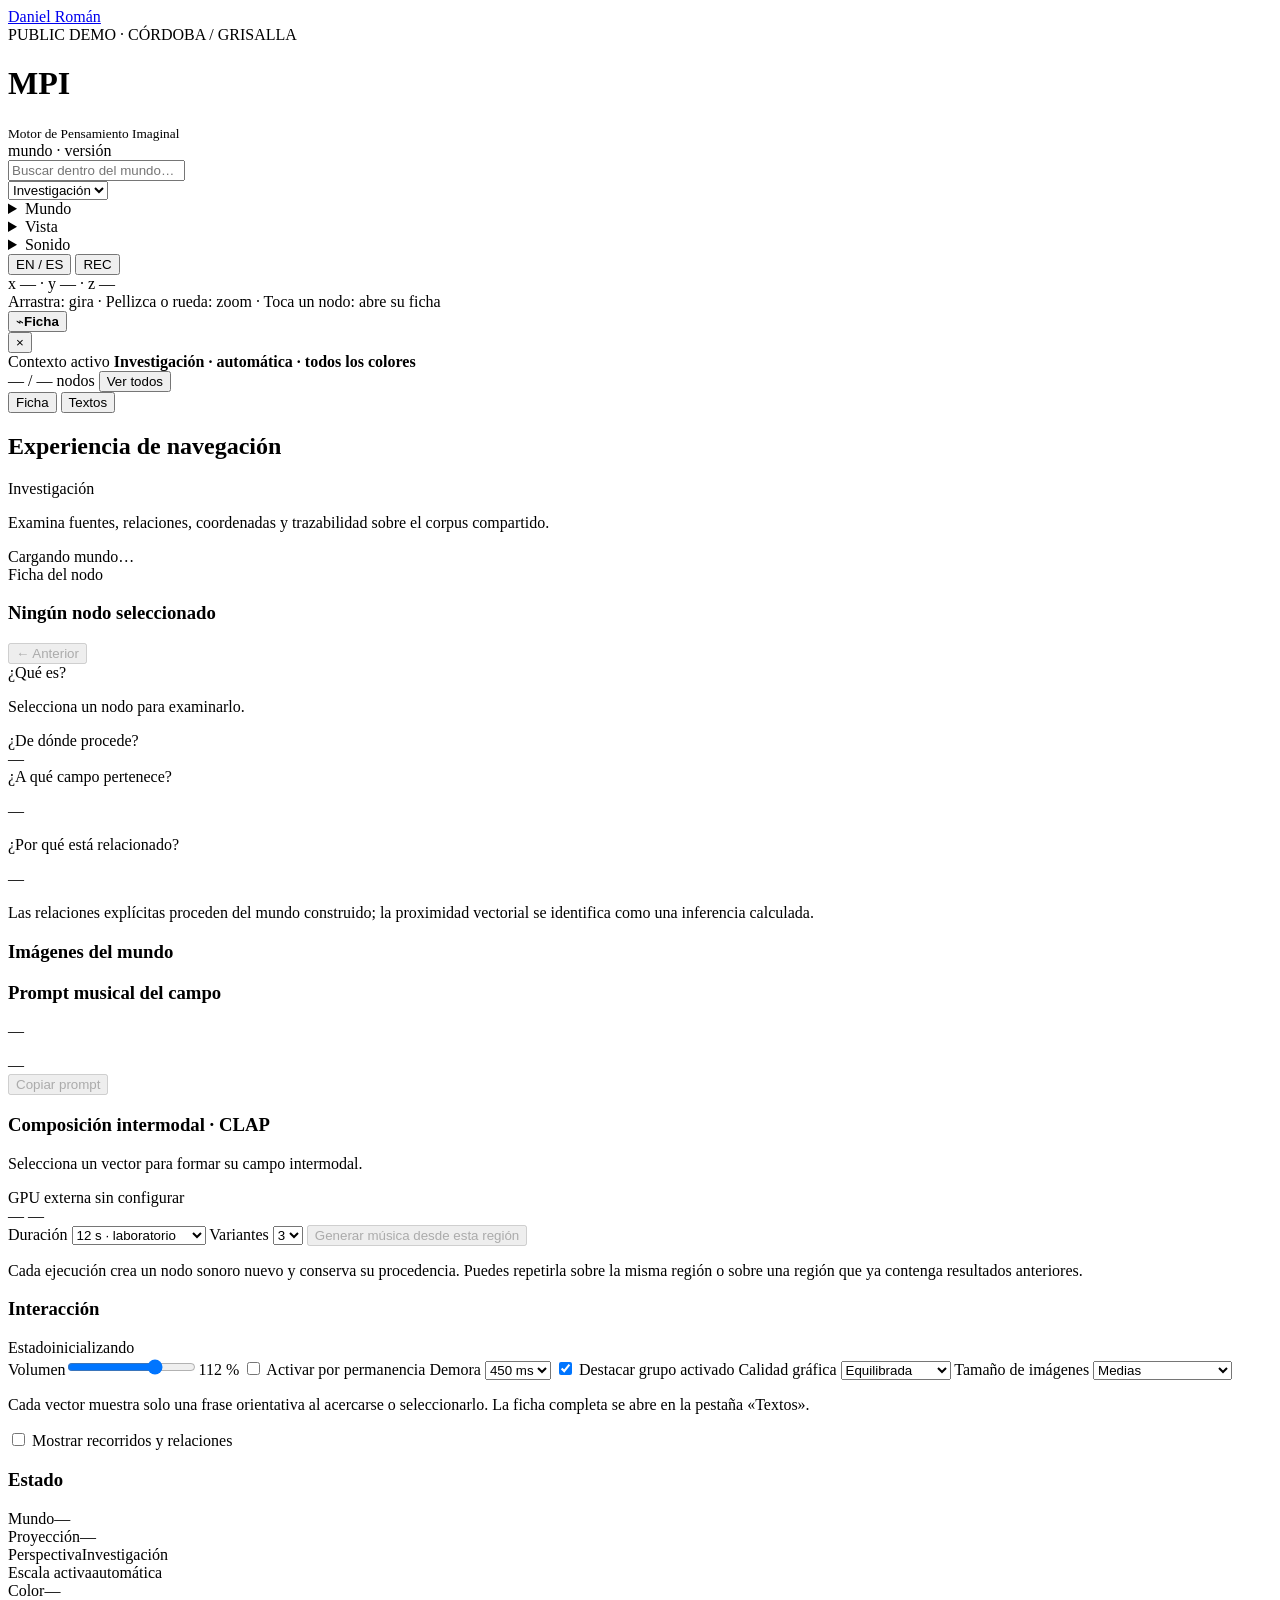
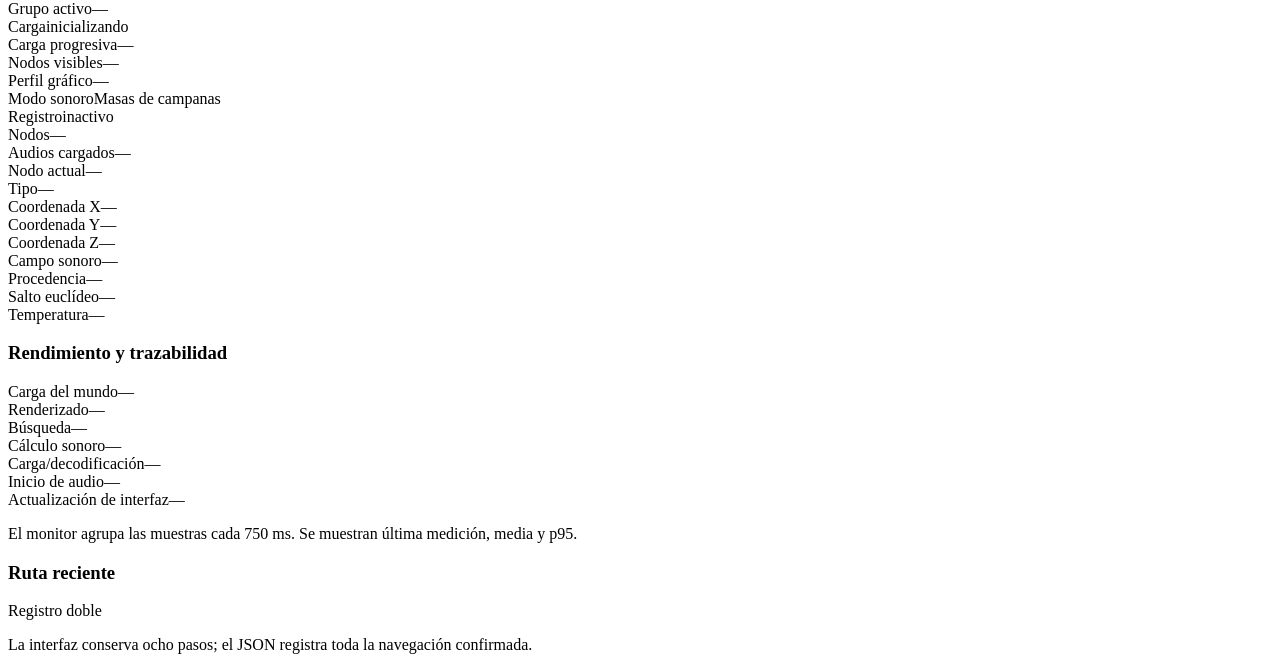
==== commit dd22f3a9: "Add files via upload" ====
--- a/index.html
+++ b/index.html
@@ -1,299 +1,639 @@
 <!doctype html>
-<html lang="en">
+<html lang="es">
 <head>
   <meta charset="utf-8">
-  <meta name="viewport" content="width=device-width, initial-scale=1">
-  <meta name="description" content="Daniel Román — composer, guitarist and musicologist working across contemporary jazz, poetry, oral traditions and computational sound.">
-  <meta name="theme-color" content="#0b0b0b">
-  <meta property="og:title" content="Daniel Román — Sound as thought">
-  <meta property="og:description" content="Composer, guitarist and musicologist. Contemporary jazz, poetry, oral traditions and computational sound.">
-  <meta property="og:type" content="website">
-  <meta property="og:url" content="https://romanrodaniel.com/">
-  <meta property="og:image" content="https://romanrodaniel.com/assets/daniel-portrait.jpg">
-  <title>Daniel Román — Sound as thought</title>
-  <link rel="icon" href="assets/favicon.svg" type="image/svg+xml">
-  <link rel="stylesheet" href="styles.css?v=20260801-ui-v2">
-  <script type="application/ld+json">
-  {
-    "@context": "https://schema.org",
-    "@type": "Person",
-    "name": "Daniel Nicolás Román Rodríguez",
-    "alternateName": "Daniel Román",
-    "url": "https://romanrodaniel.com/",
-    "image": "https://romanrodaniel.com/assets/daniel-portrait.jpg",
-    "jobTitle": ["Composer", "Guitarist", "Musicologist", "University Lecturer"],
-    "sameAs": [
-      "https://www.instagram.com/romanro.daniel/",
-      "https://www.jazzaldia.eus/es/conciertos-entradas/3-pere-bujosa-trio-daniel-roman-jazz-quintet?ide=27756",
-      "https://www.sigpa.cl/ficha-individual/daniel-nicolas-roman-rodriguez"
-    ]
-  }
+  <meta name="viewport" content="width=device-width,initial-scale=1,viewport-fit=cover">
+  <title>MPI · Córdoba / Grisalla · Public Demo</title>
+  <link rel="stylesheet" href="assets/css/app.css?v=20260801-mobile-ui-v2">
+</head>
+<body class="public-demo">
+  <a class="public-demo-back" href="../" aria-label="Volver a la web de Daniel Román"><span class="public-back-arrow" aria-hidden="true"></span><span>Daniel Román</span></a>
+  <div class="public-demo-badge">PUBLIC DEMO · CÓRDOBA / GRISALLA</div>
+  <header class="topbar">
+    <div class="brand-zone">
+      <span class="brand-mark" aria-hidden="true"><i></i><i></i><i></i></span>
+      <div>
+        <h1>MPI</h1>
+        <small>Motor de Pensamiento Imaginal</small>
+      </div>
+      <span id="worldVersionBadge" class="world-version-badge">mundo · versión</span>
+    </div>
+
+    <div class="search-zone">
+      <span class="search-glyph" aria-hidden="true"></span>
+      <input class="control search" id="search" placeholder="Buscar dentro del mundo…" data-placeholder-en="Search within this world…" autocomplete="off">
+    </div>
+
+    <select class="control workspace-mode contextual-help-control" id="workspaceMode" aria-label="Perspectiva de trabajo" aria-describedby="contextHelpBubble" data-context-help="workspace">
+      <option value="research" selected data-en="Research">Investigación</option>
+      <option value="composition" data-en="Composition">Composición</option>
+    </select>
+
+    <nav class="topbar-menus" aria-label="Herramientas del mundo">
+      <details class="tool-menu world-menu">
+        <summary data-en="World">Mundo</summary>
+        <div class="tool-popover">
+          <span class="popover-label" data-en="Active world">Mundo activo</span>
+          <p class="popover-intro" data-en="Open, create or extend worlds without changing the current navigation until you choose one.">Abre, crea o amplía mundos sin alterar la navegación actual hasta que elijas uno.</p>
+          <select class="control world-select contextual-help-control" id="world" aria-label="Mundo" data-context-help="world" data-context-value="active"></select>
+          <button class="control world-library-tab contextual-help-control" id="openWorldLibrary" title="Abrir o ampliar un mundo existente" data-en="Open worlds" data-context-help="world" data-context-value="open">Abrir mundos</button>
+          <button class="control new-world contextual-help-control" id="newWorld" title="Crear un mundo desde cero" data-en="+ New world" data-context-help="world" data-context-value="create">+ Nuevo mundo</button>
+          <button class="control manage-world contextual-help-control" id="manageWorld" data-en="+ Add materials" data-context-help="world" data-context-value="extend">+ Añadir materiales</button>
+          <button class="control world-trash-tab contextual-help-control" id="openWorldTrash" title="Eliminar o restaurar mundos" aria-label="Abrir papelera de mundos" data-context-help="world" data-context-value="trash">
+            <svg viewBox="0 0 24 24" aria-hidden="true"><path d="M4 7h16M9 7V4h6v3m-8 0 1 13h8l1-13M10 11v5m4-5v5"/></svg>
+            <span data-en="Trash">Papelera</span>
+          </button>
+        </div>
+      </details>
+
+      <details class="tool-menu">
+        <summary data-en="View">Vista</summary>
+        <div class="tool-popover">
+          <span class="popover-label" data-en="Scale and projection">Escala y proyección</span>
+          <p class="popover-intro" data-en="Change how the same corpus is read. These controls do not delete or recalculate nodes.">Cambia la forma de leer el mismo corpus. Estos controles no borran ni recalculan nodos.</p>
+          <select class="control generated-filter contextual-help-control" id="nodeScope" aria-label="Origen de los nodos buscados" aria-describedby="contextHelpBubble" data-context-help="node-scope">
+            <option value="all" selected data-en="Entire corpus">Todo el corpus</option>
+            <option value="archive" data-en="Original sources">Fuentes originales</option>
+            <option value="generated" data-en="MPI creations">Creaciones MPI</option>
+          </select>
+          <select class="control knowledge-scale contextual-help-control" id="knowledgeScale" aria-label="Escala de exploración" aria-describedby="contextHelpBubble" data-context-help="scale">
+            <option value="all" data-en="All nodes">Todos los nodos</option>
+            <option value="auto" selected data-en="Automatic scale">Escala automática</option>
+            <option value="territorial" data-en="Territorial">Territorial</option>
+            <option value="documentary" data-en="Documentary">Documental</option>
+            <option value="sonic" data-en="Sonic">Sonora</option>
+          </select>
+          <select class="control contextual-help-control" id="projection" aria-label="Proyección espacial" aria-describedby="contextHelpBubble" data-context-help="projection"></select>
+          <select class="control contextual-help-control" id="colorMode" aria-label="Color de nodos" aria-describedby="contextHelpBubble" data-context-help="color">
+            <option value="relation-hierarchy" selected data-en="Gradual relational hierarchy">Jerarquía relacional gradual</option>
+            <option value="cluster" data-en="Color by region">Color por región</option>
+            <option value="relation" data-en="Color by relation type">Color por tipo de relación</option>
+            <option value="type" data-en="Color by node type">Color por tipo de nodo</option>
+            <option value="source" data-en="Color by source">Color por fuente</option>
+          </select>
+          <select class="control contextual-help-control" id="viewMode" aria-label="Modo gráfico" aria-describedby="contextHelpBubble" data-context-help="view">
+            <option value="3d" selected data-en="Spatial projector · continuous growth">Proyector espacial · crecimiento continuo</option>
+            <option value="2d" data-en="2D plane · zoom and pan">Plano 2D · zoom y desplazamiento</option>
+            <option value="auto" data-en="Automatic view">Vista automática</option>
+          </select>
+          <select class="control contextual-help-control" id="representationMode" aria-label="Representación de los nodos" aria-describedby="contextHelpBubble" data-context-help="representation">
+            <option value="nodes" selected data-en="Nodes · vector cloud">Nodos · nube vectorial</option>
+            <option value="territories" data-en="Territories · semantic regions">Territorios · regiones semánticas</option>
+            <option value="constellation" data-en="Constellations · direct relations">Constelaciones · relaciones directas</option>
+            <option value="flows" data-en="Flows · relational currents">Flujos · corrientes relacionales</option>
+            <option value="textures" data-en="Textures · density fields">Texturas · campos de densidad</option>
+            <option value="tides" data-en="Tides · oceanic space">Mareas · espacio oceánico</option>
+            <option value="orbits" data-en="Orbits · semantic systems">Órbitas · sistemas semánticos</option>
+          </select>
+          <label class="popover-toggle material-layer-toggle contextual-help-control" data-context-help="material-layer" data-context-value="toggle">
+            <input type="checkbox" id="showMaterials">
+            <span data-en="Reveal materials">Ver materiales</span>
+          </label>
+          <label class="temperature-control contextual-help-control" data-context-help="temperature" data-context-value="motion">
+            <span data-en="Vector temperature">Temperatura vectorial</span>
+            <input type="range" id="visualTemperature" min="0" max="100" value="42">
+            <output id="visualTemperatureMetric">42 %</output>
+          </label>
+          <label class="popover-toggle">
+            <input type="checkbox" id="showAxes" checked>
+            <span data-en="Show spatial axes">Mostrar ejes espaciales</span>
+          </label>
+          <button class="control" id="reset" data-en="Reset view">Restablecer vista</button>
+        </div>
+      </details>
+
+      <details class="tool-menu">
+        <summary data-en="Sound">Sonido</summary>
+        <div class="tool-popover">
+          <span class="popover-label" data-en="Journey sonification">Sonificación del recorrido</span>
+          <p class="popover-intro" data-en="Choose how navigation becomes sound. It changes the listening behavior, never the corpus.">Elige cómo la navegación se convierte en sonido. Modifica la escucha, nunca el corpus.</p>
+          <select class="control contextual-help-control" id="mode" aria-label="Modo de sonificación" aria-describedby="contextHelpBubble" data-context-help="sound">
+            <option value="bell-mass" selected>Campos · masas de campanas</option>
+            <option value="bell-granular">Campos · nube granular</option>
+            <option value="bell-resonant">Campos · resonancias</option>
+            <option value="bell-spectral">Campos · resonancia espectral</option>
+            <option value="bell-harmonic">Campos · nube armónica</option>
+            <option value="bell-constellation">Campos · constelación puntual</option>
+            <option value="bell-pulse">Campos · pulso relacional</option>
+            <option value="bell-noise">Campos · fricción y ruido</option>
+            <option value="bell-space">Campos · espacio reverberante</option>
+            <option value="bell-morph">Campos · morfología continua</option>
+            <option value="bell-mix">Campos · mezcla relacional</option>
+            <option value="relational">Campos · síntesis vectorial</option>
+            <option value="direct">Audio directo</option>
+            <option value="temperature">Temperatura</option>
+            <option value="euclidean">Distancia euclídea</option>
+            <option value="random">Azar controlado</option>
+            <option value="horizon">Viso sonoro</option>
+          </select>
+          <button class="control audio-unlock contextual-help-control" id="audioUnlock" data-en="Enable audio" data-context-help="audio-action" data-context-value="enable">Activar audio</button>
+          <button class="control contextual-help-control" id="stop" data-en="Stop sound" data-context-help="audio-action" data-context-value="stop">Detener sonido</button>
+        </div>
+      </details>
+    </nav>
+
+    <button type="button" class="control language-toggle" id="languageToggle" aria-label="Cambiar idioma" title="English / Español">EN / ES</button>
+    <button class="control transport-record" id="record" title="Grabar la ventana y el sonido de MPI" aria-pressed="false">
+      <span class="record-glyph" aria-hidden="true"></span>
+      <span id="recordLabel">REC</span>
+    </button>
+  </header>
+  <div id="contextHelpBubble" class="context-help" role="tooltip" hidden>
+    <strong id="contextHelpTitle"></strong>
+    <span id="contextHelpText"></span>
+  </div>
+
+  <main class="layout">
+    <section class="plot-wrap">
+      <div id="plot"></div>
+      <div id="loadingOverlay" class="loading" hidden>
+        <div class="spinner" aria-hidden="true"></div>
+        <span id="loadingText">Cargando…</span>
+      </div>
+      <div id="coordinateHud" class="coordinate-hud">x — · y — · z —</div>
+      <div class="interaction-help" data-en="Drag: rotate · Pinch or wheel: zoom · Tap a node: open its record">Arrastra: gira · Pellizca o rueda: zoom · Toca un nodo: abre su ficha</div>
+    </section>
+
+    <button type="button" id="panelToggle" class="panel-toggle" aria-controls="informationPanel" aria-expanded="false" title="Abrir ficha del nodo">
+      <span aria-hidden="true">⌁</span><strong>Ficha</strong>
+    </button>
+    <aside class="panel" id="informationPanel" aria-hidden="true">
+      <button type="button" id="panelClose" class="panel-close" aria-label="Cerrar ficha">×</button>
+      <section class="navigation-context" aria-label="Contexto de navegación">
+        <div>
+          <span>Contexto activo</span>
+          <strong id="navigationContext">Investigación · automática · todos los colores</strong>
+        </div>
+        <span id="navigationVisible">— / — nodos</span>
+        <button type="button" id="showAllNodes" title="Mostrar el corpus completo y conservar el nodo seleccionado">Ver todos</button>
+      </section>
+      <nav class="panel-tabs" aria-label="Panel lateral">
+        <button type="button" id="mainPanelTab" class="panel-tab is-active" data-panel-tab="explore" data-en="Card">Ficha</button>
+        <button type="button" class="panel-tab" data-panel-tab="texts" data-en="Texts">Textos</button>
+      </nav>
+      <section id="exploreTab" class="panel-tab-content is-active">
+      <h2>Experiencia de navegación</h2>
+      <div class="workspace-summary">
+        <span id="workspaceBadge" class="workspace-badge">Investigación</span>
+        <p id="modePurpose">Examina fuentes, relaciones, coordenadas y trazabilidad sobre el corpus compartido.</p>
+      </div>
+      <div id="active">Cargando mundo…</div>
+      <span id="generatedBadge" class="generated-badge" hidden>GENERADO · TRAZABLE</span>
+
+      <section id="researchNodeCard" class="research-only research-node-card" aria-live="polite">
+        <div class="research-card-head">
+          <div>
+            <span>Ficha del nodo</span>
+            <h3 id="researchNodeTitle">Ningún nodo seleccionado</h3>
+          </div>
+          <button type="button" id="researchBack" disabled title="Volver al nodo consultado anteriormente">← Anterior</button>
+        </div>
+        <div id="researchNodeKinds" class="research-node-kinds"></div>
+        <section class="research-question">
+          <span>¿Qué es?</span>
+          <p id="researchWhat">Selecciona un nodo para examinarlo.</p>
+        </section>
+        <section class="research-question">
+          <span>¿De dónde procede?</span>
+          <div id="researchSource" class="research-source"><span class="empty-note">—</span></div>
+        </section>
+        <section class="research-question">
+          <span>¿A qué campo pertenece?</span>
+          <p id="researchRegion">—</p>
+        </section>
+        <section class="research-question">
+          <span>¿Por qué está relacionado?</span>
+          <p id="researchWhy">—</p>
+          <div id="researchRelations" class="research-relations"></div>
+        </section>
+        <p class="research-method-note">Las relaciones explícitas proceden del mundo construido; la proximidad vectorial se identifica como una inferencia calculada.</p>
+      </section>
+
+      <div id="mediaPreview" class="media-card" hidden>
+        <img id="mediaImage" alt="">
+        <div class="media-copy">
+          <strong id="mediaTitle"></strong>
+          <p id="mediaText"></p>
+        </div>
+      </div>
+
+      <h3>Imágenes del mundo</h3>
+      <div id="imageGallery" class="image-gallery"></div>
+
+      <h3>Prompt musical del campo</h3>
+      <div class="prompt-card">
+        <p id="promptStatus" class="prompt-status">—</p>
+        <div id="promptText" class="prompt-text">—</div>
+        <button id="copyPrompt" class="mini-button" disabled>Copiar prompt</button>
+      </div>
+
+      <section class="composition-only">
+      <h3>Composición intermodal · CLAP</h3>
+      <div class="prompt-card intermodal-card">
+        <p id="clapStatus" class="prompt-status">Selecciona un vector para formar su campo intermodal.</p>
+        <span id="externalState" class="external-state is-offline">GPU externa sin configurar</span>
+        <div class="intermodal-metrics">
+          <span id="clapFieldMetric">—</span>
+          <span id="clapSourceMetric">—</span>
+        </div>
+        <section id="regionProfile" class="region-profile" hidden>
+          <div class="region-profile-head">
+            <span>Singularidad calculada del campo</span>
+            <strong id="regionProfileTitle">—</strong>
+          </div>
+          <p id="regionProfileSummary">—</p>
+          <div id="regionProfileConcepts" class="region-profile-concepts"></div>
+          <small id="regionProfileMethod">Descripción interpretativa calculada a partir de los materiales y relaciones visibles.</small>
+        </section>
+        <label class="compact-row">
+          <span>Duración</span>
+          <select id="clapDuration" class="mini-control">
+            <option value="8">8 s · prueba rápida</option>
+            <option value="12" selected>12 s · laboratorio</option>
+            <option value="20">20 s · desarrollo</option>
+          </select>
+        </label>
+        <label class="compact-row">
+          <span>Variantes</span>
+          <select id="clapVariants" class="mini-control">
+            <option value="2">2</option>
+            <option value="3" selected>3</option>
+            <option value="4">4</option>
+          </select>
+        </label>
+        <button id="prepareClapJob" class="mini-button contextual-help-control" data-context-help="intermodal-action" aria-describedby="contextHelpBubble" disabled>Generar música desde esta región</button>
+        <div id="clapProgress" class="clap-progress" hidden aria-live="polite">
+          <div class="clap-progress-head"><span id="clapStage">Preparando…</span><span id="clapElapsed">0 s</span></div>
+          <div class="clap-progress-track"><span id="clapProgressFill"></span></div>
+          <small id="clapProgressDetail">La petición todavía no se ha enviado.</small>
+          <ol id="clapTrace" class="clap-trace" aria-label="Trazabilidad de la composición intermodal">
+            <li data-clap-step="materials"><span>1</span><div><strong>Materiales</strong><small>Esperando selección.</small></div></li>
+            <li data-clap-step="relations"><span>2</span><div><strong>Campo relacional</strong><small>Esperando análisis.</small></div></li>
+            <li data-clap-step="clap"><span>3</span><div><strong>Espacio CLAP</strong><small>Esperando cálculo externo.</small></div></li>
+            <li data-clap-step="generation"><span>4</span><div><strong>Generación sonora</strong><small>Esperando RunPod.</small></div></li>
+            <li data-clap-step="publication"><span>5</span><div><strong>Nuevo nodo</strong><small>Esperando resultado validado.</small></div></li>
+          </ol>
+          <details id="clapProcessDetails" class="clap-process-details">
+            <summary>Ver explicación completa del proceso</summary>
+            <ol id="clapProcessLog" class="clap-process-log"></ol>
+          </details>
+          <div id="clapEvidence" class="clap-evidence" hidden></div>
+        </div>
+        <p id="clapResultNote" class="perf-note">Cada ejecución crea un nodo sonoro nuevo y conserva su procedencia. Puedes repetirla sobre la misma región o sobre una región que ya contenga resultados anteriores.</p>
+      </div>
+      </section>
+
+      <h3>Interacción</h3>
+      <div class="metric"><span>Estado</span><span id="interactionState">inicializando</span></div>
+      <label class="volume-row"><span>Volumen</span><input id="volume" type="range" min="0" max="160" value="112" step="1"><span id="volumeMetric">112 %</span></label>
+      <label class="toggle-row">
+        <input type="checkbox" id="dwellEnabled">
+        <span>Activar por permanencia</span>
+      </label>
+      <label class="compact-row">
+        <span>Demora</span>
+        <select id="dwellDelay" class="mini-control">
+          <option value="350">350 ms</option>
+          <option value="450" selected>450 ms</option>
+          <option value="500">500 ms</option>
+        </select>
+      </label>
+      <label class="toggle-row">
+        <input type="checkbox" id="secondaryFx" checked>
+        <span>Destacar grupo activado</span>
+      </label>
+      <label class="compact-row">
+        <span>Calidad gráfica</span>
+        <select id="renderQuality" class="mini-control">
+          <option value="fluid">Fluida</option>
+          <option value="balanced" selected>Equilibrada</option>
+          <option value="high">Alta resolución</option>
+        </select>
+      </label>
+      <label class="compact-row">
+        <span>Tamaño de imágenes</span>
+        <select id="imageScale" class="mini-control">
+          <option value="0.28">Casi imperceptibles</option>
+          <option value="0.62">Orientativas</option>
+          <option value="1" selected>Medias</option>
+          <option value="1.45">Grandes</option>
+          <option value="2.2">Protagonistas</option>
+        </select>
+      </label>
+      <p class="perf-note">Cada vector muestra solo una frase orientativa al acercarse o seleccionarlo. La ficha completa se abre en la pestaña «Textos».</p>
+      <label class="toggle-row">
+        <input type="checkbox" id="showLinks">
+        <span>Mostrar recorridos y relaciones</span>
+      </label>
+
+      <h3>Estado</h3>
+      <div class="metric"><span>Mundo</span><span id="worldMetric">—</span></div>
+      <div class="metric"><span>Proyección</span><span id="projectionMetric">—</span></div>
+      <div class="metric"><span>Perspectiva</span><span id="workspaceMetric">Investigación</span></div>
+      <div class="metric"><span>Escala activa</span><span id="scaleMetric">automática</span></div>
+      <div class="metric"><span>Color</span><span id="colorMetric">—</span></div>
+      <div class="metric"><span>Grupo activo</span><span id="relationGroup">—</span></div>
+      <div class="metric"><span>Carga</span><span id="loadState">inicializando</span></div>
+      <div class="metric"><span>Carga progresiva</span><span id="loadProgress">—</span></div>
+      <div class="metric"><span>Nodos visibles</span><span id="visibleProgress">—</span></div>
+      <div class="metric"><span>Perfil gráfico</span><span id="performanceProfile">—</span></div>
+      <div class="metric"><span>Modo sonoro</span><span id="modeMetric">Masas de campanas</span></div>
+      <div class="metric"><span>Registro</span><span id="recordState">inactivo</span></div>
+      <div class="metric"><span>Nodos</span><span id="nodes">—</span></div>
+      <div class="metric"><span>Audios cargados</span><span id="audios">—</span></div>
+      <div class="metric"><span>Nodo actual</span><span id="nodeId">—</span></div>
+      <div class="metric"><span>Tipo</span><span id="nodeType">—</span></div>
+      <div class="metric"><span>Coordenada X</span><span id="coordX">—</span></div>
+      <div class="metric"><span>Coordenada Y</span><span id="coordY">—</span></div>
+      <div class="metric"><span>Coordenada Z</span><span id="coordZ">—</span></div>
+      <div class="metric"><span>Campo sonoro</span><span id="audioId">—</span></div>
+      <div class="metric"><span>Procedencia</span><span id="audioProvenance">—</span></div>
+      <div class="metric"><span>Salto euclídeo</span><span id="jump">—</span></div>
+      <div class="metric"><span>Temperatura</span><span id="heat">—</span></div>
+
+      <section class="research-only">
+      <h3>Rendimiento y trazabilidad</h3>
+      <div class="metric"><span>Carga del mundo</span><span id="perfWorld">—</span></div>
+      <div class="metric"><span>Renderizado</span><span id="perfRender">—</span></div>
+      <div class="metric"><span>Búsqueda</span><span id="perfSearch">—</span></div>
+      <div class="metric"><span>Cálculo sonoro</span><span id="perfSonic">—</span></div>
+      <div class="metric"><span>Carga/decodificación</span><span id="perfDecode">—</span></div>
+      <div class="metric"><span>Inicio de audio</span><span id="perfAudioStart">—</span></div>
+      <div class="metric"><span>Actualización de interfaz</span><span id="perfUi">—</span></div>
+      <p class="perf-note">El monitor agrupa las muestras cada 750 ms. Se muestran última medición, media y p95.</p>
+      </section>
+
+      <h3>Ruta reciente</h3>
+      <ol id="route"></ol>
+      <p><span class="badge">Registro doble</span></p>
+      <p>La interfaz conserva ocho pasos; el JSON registra toda la navegación confirmada.</p>
+      </section>
+      <section id="textsTab" class="panel-tab-content" hidden>
+        <h2>Lectura opcional</h2>
+        <p class="tab-intro">La nube conserva únicamente una frase orientativa. Selecciona un vector y abre esta pestaña para consultar el fragmento completo, sus datos y su vecindario.</p>
+        <article class="text-reader">
+          <h3 id="textNodeTitle">Ningún fragmento seleccionado</h3>
+          <div id="textNodeMeta" class="text-meta">—</div>
+          <div id="textNodeBody" class="text-body">Selecciona un vector textual.</div>
+        </article>
+        <h3>Fragmentos del campo activo</h3>
+        <div id="textGroupList" class="text-group-list"><span class="empty-note">—</span></div>
+      </section>
+    </aside>
+  </main>
+
+  <dialog id="constructorDialog" class="constructor-dialog">
+    <form method="dialog" class="dialog-shell">
+      <header class="dialog-header">
+        <div>
+          <span class="dialog-kicker">Constructor de Mundos</span>
+          <h2>Ampliar <span id="constructorWorld">el mundo activo</span></h2>
+        </div>
+        <button class="dialog-close" id="constructorClose" value="cancel" aria-label="Cerrar">×</button>
+      </header>
+
+      <div class="dialog-grid">
+        <section class="constructor-card">
+          <span class="step-badge">1</span>
+          <h3>Añadir materiales</h3>
+          <p>Incorpora fuentes al mundo activo. Los originales quedan conservados en una entrega independiente antes de modificar la nube.</p>
+          <label class="file-drop" id="materialDropZone" tabindex="0">
+            <strong>Arrastra aquí archivos o carpetas</strong>
+            <span>También puedes seleccionarlos. Las nuevas tandas se añaden sin borrar las anteriores.</span>
+            <input id="materialFiles" type="file" multiple accept=".pdf,.docx,.txt,.md,.csv,.tsv,.json,.jpg,.jpeg,.png,.webp,.gif,.wav,.mp3,.m4a,.aac,.flac,.ogg,.opus,audio/*">
+          </label>
+          <div id="selectedMaterials" class="selected-materials" aria-live="polite"><span class="empty-note">Ningún material preparado.</span></div>
+          <button type="button" class="secondary-action clear-materials" id="clearMaterials" hidden>Vaciar selección</button>
+          <label class="notes-label" for="materialNotes">Nota metodológica o procedencia</label>
+          <textarea id="materialNotes" rows="4" placeholder="Qué es el material, de dónde procede y cómo debería relacionarse con Córdoba…"></textarea>
+          <button type="button" class="primary-action" id="uploadMaterials">Subir y revisar</button>
+          <div id="materialProgress" class="constructor-progress" aria-live="polite">Sin materiales seleccionados.</div>
+        </section>
+
+        <section class="constructor-card">
+          <span class="step-badge">2</span>
+          <h3>Revisar y construir</h3>
+          <p>Comprueba la extracción propuesta, excluye lo que no quieras y crea una nueva versión rápida del mundo.</p>
+          <label class="notes-label" for="segmentMode">Unidad textual aproximada</label>
+          <select id="segmentMode" class="constructor-select">
+            <option value="compact">Fragmentos breves · 900 caracteres</option>
+            <option value="balanced" selected>Fragmentos equilibrados · 1.600 caracteres</option>
+            <option value="broad">Fragmentos amplios · 2.600 caracteres</option>
+          </select>
+          <label class="notes-label" for="versionName">Nombre de esta versión</label>
+          <input id="versionName" class="constructor-input" type="text" maxlength="300" placeholder="Ej.: Córdoba · campanas y archivo">
+          <label class="notes-label" for="versionDescription">Qué cambia en este mundo</label>
+          <textarea id="versionDescription" rows="3" maxlength="4000" placeholder="Una explicación breve para reconocer esta versión más adelante. Si queda vacío, se genera automáticamente."></textarea>
+          <div id="reviewSummary" class="review-summary"><span class="empty-note">Selecciona una entrega para revisar su segmentación.</span></div>
+          <button type="button" class="primary-action" id="processBatch" disabled>Procesar materiales</button>
+          <div id="processProgress" class="constructor-progress" aria-live="polite">Esperando revisión.</div>
+
+          <h4>Entregas del mundo</h4>
+          <div id="pendingBatches" class="pending-batches"><span class="empty-note">Todavía no hay entregas.</span></div>
+          <button type="button" class="secondary-action" id="refreshBatches">Actualizar lista</button>
+        </section>
+
+        <section class="constructor-card history-card">
+          <span class="step-badge">3</span>
+          <h3>Versiones del mundo</h3>
+          <p>Reconoce la versión activa, abre estados anteriores sin modificarlos o recupera uno como versión activa. El estado actual siempre se conserva.</p>
+          <div id="historyViewingNote" class="history-viewing-note" hidden></div>
+          <div id="worldVersionHistory" class="world-version-history"><span class="empty-note">Cargando versiones…</span></div>
+          <button type="button" class="secondary-action" id="refreshHistory">Actualizar historial</button>
+        </section>
+
+        <section class="constructor-card external-card">
+          <span class="step-badge">4</span>
+          <h3>Procesamiento externo</h3>
+          <p>Conecta una GPU una sola vez. Después MPI envía la región, sigue el proceso y reincorpora la música sin Colab, descargas ni importaciones manuales.</p>
+          <div id="gpuConnectionStatus" class="constructor-progress">Comprobando configuración…</div>
+          <label class="notes-label" for="gpuEndpointId">Endpoint GPU de Runpod</label>
+          <input id="gpuEndpointId" class="constructor-input" type="text" maxlength="120" autocomplete="off" placeholder="5b7miocp3w3oem">
+          <label class="notes-label" for="gpuApiKey">Credencial API</label>
+          <input id="gpuApiKey" class="constructor-input" type="password" maxlength="500" autocomplete="new-password" placeholder="Se conserva únicamente en este Mac">
+          <button type="button" class="primary-action" id="saveGpuConfig">Guardar conexión</button>
+          <button type="button" class="secondary-action" id="testGpuConfig">Comprobar GPU</button>
+        </section>
+
+        <section class="constructor-card external-card">
+          <span class="step-badge">5</span>
+          <h3>Importar mundo procesado</h3>
+          <p>Vía de intercambio para mundos completos recalculados fuera de MPI. No es necesaria para la composición intermodal conectada.</p>
+          <label class="file-drop compact">
+            <strong>Paquete de mundo enriquecido</strong>
+            <span>Debe contener un manifest compatible.</span>
+            <input id="worldPackage" type="file" accept=".zip,application/zip">
+          </label>
+          <button type="button" class="primary-action" id="installWorld">Instalar y abrir mundo</button>
+          <div id="installProgress" class="constructor-progress" aria-live="polite">Esperando un mundo procesado.</div>
+        </section>
+
+      </div>
+
+      <footer class="dialog-footer">
+        <p><strong>Dos capas:</strong> la cartografía rápida local crea nodos, vectores y relaciones de inmediato. El informe conserva sus métodos y limitaciones para que después pueda sustituirse por un enriquecimiento multimodal sin perder la fuente original.</p>
+      </footer>
+    </form>
+  </dialog>
+
+  <dialog id="worldLibraryDialog" class="constructor-dialog world-library-dialog">
+    <form method="dialog" class="dialog-shell">
+      <header class="dialog-header">
+        <div>
+          <span class="dialog-kicker">Biblioteca de mundos</span>
+          <h2>Abrir o ampliar un mundo</h2>
+        </div>
+        <button class="dialog-close" id="worldLibraryClose" value="cancel" aria-label="Cerrar">×</button>
+      </header>
+      <div class="world-library-body">
+        <p>Cada mundo conserva sus nodos y versiones. «Añadir materiales» abre su Constructor e incorpora únicamente las fuentes nuevas.</p>
+        <div id="worldLibrary" class="world-library" aria-live="polite">
+          <span class="empty-note">Cargando mundos…</span>
+        </div>
+      </div>
+    </form>
+  </dialog>
+
+  <dialog id="worldTrashDialog" class="constructor-dialog world-trash-dialog">
+    <form method="dialog" class="dialog-shell">
+      <header class="dialog-header">
+        <div>
+          <span class="dialog-kicker">Biblioteca de mundos</span>
+          <h2>Papelera</h2>
+        </div>
+        <button class="dialog-close" id="worldTrashClose" value="cancel" aria-label="Cerrar">×</button>
+      </header>
+      <div class="world-trash-form">
+        <section class="trash-manager-section">
+          <h3>Enviar un mundo a la papelera</h3>
+          <p>Elige el mundo que quieres retirar. Sus versiones, fuentes, imágenes y audios se conservarán para que puedas restaurarlo.</p>
+          <label class="notes-label" for="trashWorldSelect">Mundo que quieres eliminar</label>
+          <select id="trashWorldSelect" class="constructor-select"></select>
+          <button type="button" class="danger-action" id="requestWorldDelete">Mover a la papelera…</button>
+          <div id="worldTrashStatus" class="constructor-progress" aria-live="polite">Elige un mundo.</div>
+        </section>
+        <section class="trash-manager-section saved-trash-section">
+          <h3>Mundos que están en la papelera</h3>
+          <p>Puedes restaurarlos completos. La eliminación definitiva continúa protegida por una confirmación adicional.</p>
+          <div id="worldTrash" class="world-trash"><span class="empty-note">Cargando papelera…</span></div>
+          <button type="button" class="secondary-action" id="refreshTrash">Actualizar papelera</button>
+        </section>
+      </div>
+    </form>
+  </dialog>
+
+  <dialog id="deleteWorldConfirmDialog" class="constructor-dialog delete-world-confirm-dialog">
+    <form method="dialog" class="dialog-shell">
+      <header class="dialog-header danger-dialog-header">
+        <div>
+          <span class="dialog-kicker">Confirmar retirada</span>
+          <h2>Este mundo irá a la papelera</h2>
+        </div>
+        <button class="dialog-close" id="deleteWorldConfirmClose" value="cancel" aria-label="Cerrar sin eliminar">×</button>
+      </header>
+      <div class="delete-world-confirm-body">
+        <div class="trash-warning-icon" aria-hidden="true">
+          <svg viewBox="0 0 24 24">
+            <path d="M4 7h16M9 7V4h6v3m-8 0 1 13h8l1-13M10 11v5m4-5v5"/>
+          </svg>
+        </div>
+        <p id="deleteWorldConfirmText">El mundo seleccionado se moverá a una papelera recuperable.</p>
+        <p class="recoverable-note">Podrás restaurarlo más adelante con todas sus versiones y materiales.</p>
+        <button type="button" class="danger-action confirm-trash-action" id="confirmWorldDelete">Aceptar · mover a la papelera</button>
+      </div>
+    </form>
+  </dialog>
+
+  <dialog id="newWorldDialog" class="constructor-dialog new-world-dialog">
+    <form method="dialog" class="dialog-shell">
+      <header class="dialog-header">
+        <div>
+          <span class="dialog-kicker">Biblioteca de mundos</span>
+          <h2>Crear un mundo nuevo</h2>
+        </div>
+        <button class="dialog-close" id="newWorldClose" value="cancel" aria-label="Cerrar">×</button>
+      </header>
+      <div class="new-world-form">
+        <p>El mundo nace vacío, con identidad e historial propios. Después podrás añadir textos, fotografías, documentos y audios desde el Constructor.</p>
+        <label class="notes-label" for="newWorldName">Nombre del mundo</label>
+        <input id="newWorldName" class="constructor-input" type="text" maxlength="300" placeholder="Ej.: Averroes y el intelecto material">
+        <label class="notes-label" for="newWorldDescription">Descripción</label>
+        <textarea id="newWorldDescription" rows="4" maxlength="4000" placeholder="Qué materiales y territorios formarán este mundo."></textarea>
+        <label class="notes-label" for="newWorldQuestion">Pregunta o impulso de investigación</label>
+        <textarea id="newWorldQuestion" rows="3" maxlength="4000" placeholder="Qué quieres investigar, imaginar o escuchar mediante sus relaciones."></textarea>
+        <label class="notes-label" for="newWorldSegment">Unidad textual inicial</label>
+        <select id="newWorldSegment" class="constructor-select">
+          <option value="compact">Fragmentos breves</option>
+          <option value="balanced" selected>Fragmentos equilibrados</option>
+          <option value="broad">Fragmentos amplios</option>
+        </select>
+        <button type="button" class="primary-action" id="createWorld">Crear mundo y añadir materiales</button>
+        <div id="newWorldProgress" class="constructor-progress" aria-live="polite">Esperando un nombre.</div>
+      </div>
+    </form>
+  </dialog>
+
+  <noscript>Esta aplicación necesita JavaScript.</noscript>
+  <script>
+    if (location.protocol === 'file:') {
+      window.addEventListener('DOMContentLoaded', function () {
+        var active = document.getElementById('active');
+        var state = document.getElementById('loadState');
+        if (active) active.textContent = 'Abre start.command en macOS o start.bat en Windows. Los mundos modulares necesitan un servidor local.';
+        if (state) state.textContent = 'servidor local requerido';
+      });
+    }
+    window.addEventListener('DOMContentLoaded', function () {
+      var body = document.body;
+      var panel = document.getElementById('informationPanel');
+      var toggle = document.getElementById('panelToggle');
+      var close = document.getElementById('panelClose');
+      var menus = Array.from(document.querySelectorAll('.tool-menu'));
+
+      function setPanel(open) {
+        body.classList.toggle('panel-open', open);
+        panel.setAttribute('aria-hidden', String(!open));
+        if ('inert' in panel) panel.inert = !open;
+        toggle.setAttribute('aria-expanded', String(open));
+        toggle.title = open ? 'Ocultar ficha del nodo' : 'Abrir ficha del nodo';
+        window.setTimeout(function () {
+          window.dispatchEvent(new Event('resize'));
+        }, 260);
+      }
+
+      toggle.addEventListener('click', function () {
+        setPanel(!body.classList.contains('panel-open'));
+      });
+      close.addEventListener('click', function () { setPanel(false); });
+      document.addEventListener('keydown', function (event) {
+        if (event.key === 'Escape' && body.classList.contains('panel-open')) setPanel(false);
+      });
+      menus.forEach(function (menu) {
+        menu.addEventListener('toggle', function () {
+          if (!menu.open) return;
+          menus.forEach(function (other) {
+            if (other !== menu) other.open = false;
+          });
+        });
+      });
+      document.addEventListener('click', function (event) {
+        if (!event.target.closest('.tool-menu')) menus.forEach(function (menu) { menu.open = false; });
+      });
+      setPanel(false);
+    });
   </script>
-</head>
-<body>
-  <a class="skip-link" href="#main" data-key="skip">Skip to content</a>
-  <div class="grain" aria-hidden="true"></div>
-
-  <header class="topbar" id="top">
-    <a class="wordmark" href="#top" aria-label="Daniel Román, home">
-      <span>Daniel</span><span>Román</span>
-    </a>
-    <nav class="desktop-nav" aria-label="Primary navigation">
-      <a href="#work" data-key="navWork">Work</a>
-      <a href="#research" data-key="navResearch">Research</a>
-      <a href="#press" data-key="navPress">Press</a>
-      <a href="#about" data-key="navAbout">About</a>
-      <a href="#contact" data-key="navContact">Contact</a>
-    </nav>
-    <div class="header-actions">
-      <button class="language-toggle" id="language-toggle" type="button" aria-label="Cambiar a español">ES</button>
-      <button class="menu-toggle" id="menu-toggle" type="button" aria-expanded="false" aria-controls="mobile-nav">
-        <span></span><span></span><span></span><span class="sr-only">Menu</span>
-      </button>
-    </div>
-    <nav class="mobile-nav" id="mobile-nav" aria-label="Mobile navigation">
-      <a href="#work" data-key="navWork">Work</a>
-      <a href="#research" data-key="navResearch">Research</a>
-      <a href="#press" data-key="navPress">Press</a>
-      <a href="#about" data-key="navAbout">About</a>
-      <a href="#contact" data-key="navContact">Contact</a>
-    </nav>
-  </header>
-
-  <main id="main">
-    <section class="hero" aria-labelledby="hero-title">
-      <div class="hero-copy reveal">
-        <p class="kicker" data-key="heroKicker">Composer · Guitarist · Musicologist</p>
-        <h1 id="hero-title" data-key="heroTitle" data-html="true">Sound as<br><em>thought.</em></h1>
-        <p class="hero-lead" data-key="heroLead">I work across contemporary jazz, Chilean oral traditions, electroacoustic music, poetry and computational tools—building forms where listening becomes research.</p>
-        <div class="hero-links">
-          <a class="button button-solid" href="https://www.youtube.com/watch?v=2DZqKm4sblo" target="_blank" rel="noopener" data-key="watch">Watch Bruegel Sound</a>
-          <a class="button button-line" href="#work" data-key="explore">Explore selected work</a>
-        </div>
-        <div class="location-line"><span></span><p data-key="location">Madrid ↔ Chile · Available for concerts, talks and collaborations</p></div>
-      </div>
-
-      <figure class="hero-image reveal">
-        <img src="assets/daniel-portrait.jpg" alt="Daniel Román seated with an electric guitar in a recording studio">
-        <figcaption><span data-key="imageSource">Press portrait</span> · <a href="https://laestrategiadelcaracol.com/2025/07/daniel-roman-jazz-quintet-en-jazzene-con-bruegel-sound-entrevista/" target="_blank" rel="noopener">La Estrategia del Caracol</a></figcaption>
-      </figure>
-
-      <div class="hero-index" aria-hidden="true">
-        <span>01</span><span>JAZZ</span><span>POETRY</span><span>ARCHIVE</span><span>COMPUTATION</span>
-      </div>
-    </section>
-
-    <div class="marquee" aria-hidden="true">
-      <div class="marquee-track">
-        <span>CONTEMPORARY JAZZ</span><i>✦</i><span>ORAL TRADITIONS</span><i>✦</i><span>ELECTROACOUSTIC MUSIC</span><i>✦</i><span>POETRY</span><i>✦</i><span>COMPUTATIONAL SOUND</span><i>✦</i>
-        <span>CONTEMPORARY JAZZ</span><i>✦</i><span>ORAL TRADITIONS</span><i>✦</i><span>ELECTROACOUSTIC MUSIC</span><i>✦</i><span>POETRY</span><i>✦</i><span>COMPUTATIONAL SOUND</span><i>✦</i>
-      </div>
-    </div>
-
-    <section class="feature section" id="work">
-      <div class="section-number reveal">01 / <span data-key="featured">Featured</span></div>
-      <div class="feature-heading reveal">
-        <p class="kicker" data-key="currentProject">Current live project</p>
-        <h2>Bruegel<br><em>Sound</em></h2>
-      </div>
-
-      <figure class="feature-image reveal">
-        <img src="assets/daniel-live-reading.jpg" alt="Daniel Román reading poetry on stage while holding a guitar">
-        <figcaption>© José Luis Luna Rocafort / Tomajazz, 2025</figcaption>
-      </figure>
-
-      <div class="feature-copy reveal">
-        <p class="feature-lead" data-key="bruegelLead">An impossible encounter: jazz, electronics and poetry.</p>
-        <p data-key="bruegelBody">Built from the poems of <em>Grisalla</em> and the visual worlds of Pieter Bruegel, the project moves between composition and improvisation without turning one language into an illustration of another.</p>
-        <div class="feature-stats">
-          <div><strong>206 → 8</strong><span data-key="selectedStat">projects selected for JazzEñe 2025</span></div>
-          <div><strong>5</strong><span data-key="ensembleStat">musicians in the live ensemble</span></div>
-          <div><strong>60th</strong><span data-key="festivalStat">San Sebastián Jazzaldia</span></div>
-        </div>
-        <div class="inline-links">
-          <a href="https://www.jazzaldia.eus/es/conciertos-entradas/volver-ver-conciertos/51-pere-bujosa-trio-daniel-roman-jazz-quintet?ide=27756" target="_blank" rel="noopener" data-key="liveConcert">Watch the full Jazzaldia concert</a>
-          <a href="https://www.jazzaldia.eus/es/conciertos-entradas/3-pere-bujosa-trio-daniel-roman-jazz-quintet?ide=27756" target="_blank" rel="noopener" data-key="officialFestival">Official festival page</a>
-          <a href="https://tomajazz.com/web/daniel-roman-jazz-quintet-xi-jazzene-2025/" target="_blank" rel="noopener" data-key="photoEssay">Live photo essay</a>
-        </div>
-      </div>
-    </section>
-
-    <section class="statement section reveal">
-      <blockquote>
-        <p data-key="quote">“I dream that listening might become the sense of the future.”</p>
-        <footer>Daniel Román · <a href="https://laestrategiadelcaracol.com/2025/07/daniel-roman-jazz-quintet-en-jazzene-con-bruegel-sound-entrevista/" target="_blank" rel="noopener">La Estrategia del Caracol, 2025</a></footer>
-      </blockquote>
-    </section>
-
-    <section class="selected section" aria-labelledby="selected-title">
-      <div class="section-number reveal">02 / <span data-key="selectedWork">Selected work</span></div>
-      <div class="selected-intro reveal">
-        <h2 id="selected-title" data-key="selectedTitle" data-html="true">Four currents.<br><em>One practice.</em></h2>
-        <p data-key="selectedIntro">A concise map of the projects that best explain the work.</p>
-      </div>
-
-      <div class="project-list">
-        <article class="project-row reveal">
-          <div class="project-code">A01</div>
-          <div class="project-title"><h3>Bruegel Sound</h3><p data-key="project1Type">Live project · 2025</p></div>
-          <p class="project-desc" data-key="project1Desc">Jazz, poetry, electronics and Chilean instruments in an immersive concert format.</p>
-          <a href="https://www.jazzaldia.eus/es/conciertos-entradas/volver-ver-conciertos/51-pere-bujosa-trio-daniel-roman-jazz-quintet?ide=27756" target="_blank" rel="noopener" aria-label="Watch the full Bruegel Sound concert at Jazzaldia"><span class="thin-arrow thin-arrow-ne" aria-hidden="true"></span></a>
-        </article>
-        <article class="project-row reveal">
-          <div class="project-code">A02</div>
-          <div class="project-title"><h3>Labio</h3><p data-key="project2Type">Album · 2021</p></div>
-          <p class="project-desc" data-key="project2Desc">An open-form jazz record shaped by improvisation, poetry and transformed traces of Chilean musical traditions.</p>
-          <a href="https://www.masjazzdigital.com/labio-primer-disco-de-daniel-roman-rodriguez-jazz-quartet-una-nueva-mirada-sobre-el-jazz-chileno/" target="_blank" rel="noopener" aria-label="Read about Labio"><span class="thin-arrow thin-arrow-ne" aria-hidden="true"></span></a>
-        </article>
-        <article class="project-row reveal" id="research">
-          <div class="project-code">R01</div>
-          <div class="project-title"><h3>Marisa Manchado</h3><p data-key="project3Type">Musicology · PhD research</p></div>
-          <p class="project-desc" data-key="project3Desc">Electroacoustic creation analysed through logostructure, mixture and symptom from a feminist perspective.</p>
-          <a href="https://espaciosonoro.tallersonoro.com/wp-content/uploads/2024/11/03.-Daniel-Roman_59_2024.docx-3.pdf" target="_blank" rel="noopener" aria-label="Read the research article"><span class="thin-arrow thin-arrow-ne" aria-hidden="true"></span></a>
-        </article>
-        <article class="project-row reveal">
-          <div class="project-code">R02</div>
-          <div class="project-title"><h3 data-key="mpiTitle">Imaginal Thinking Engine</h3><p data-key="project4Type">Digital humanities · Live research prototype</p></div>
-          <p class="project-desc" data-key="project4Desc">A system for navigating and sonifying multimodal archives as relational worlds of text, image, sound and metadata.</p>
-          <a href="#cordoba-world" aria-label="Preview the Córdoba world"><span class="thin-arrow thin-arrow-down" aria-hidden="true"></span></a>
-        </article>
-      </div>
-    </section>
-
-    <section class="mpi-showcase section" id="cordoba-world" aria-labelledby="cordoba-title">
-      <div class="mpi-head reveal">
-        <div>
-          <p class="kicker" data-key="mpiKicker">Navigable research environment</p>
-          <h2 id="cordoba-title" data-key="cordobaTitle" data-html="true">Enter a world.<br><em>Not a menu.</em></h2>
-        </div>
-        <p data-key="cordobaIntro">Córdoba is the first public world of the Imaginal Thinking Engine: an experimental space where images, texts and sounds can be explored through their relations.</p>
-      </div>
-
-      <div class="mpi-window reveal">
-        <video class="mpi-video" muted loop playsinline preload="metadata" poster="assets/cordoba-poster.jpg" aria-label="Short preview of navigation through the Córdoba world">
-          <source src="assets/cordoba-loop.mp4" type="video/mp4">
-        </video>
-        <div class="mpi-window-top" aria-hidden="true">
-          <span>MPI · CÓRDOBA</span>
-          <span class="mpi-live"><i></i><span data-key="liveWorld">LIVE WORLD</span></span>
-        </div>
-        <div class="mpi-overlay">
-          <div>
-            <p class="mpi-eyebrow" data-key="cordobaEyebrow">Images · sound · documents · relations</p>
-            <h3 data-key="mpiOverlayTitle">MPI</h3><p class="mpi-overlay-subtitle" data-key="mpiOverlaySubtitle">Imaginal Thinking Engine</p>
-          </div>
-          <div class="mpi-action">
-            <div class="mpi-world-buttons">
-              <a class="button button-solid prototype-button" href="mpi/?world=cordoba" data-key="enterCordoba">Enter Córdoba</a>
-              <a class="button button-line prototype-button" href="mpi/?world=grisalla" data-key="enterGrisalla">Enter Grisalla</a>
-            </div>
-            <span data-key="integrationStatus">Two live worlds · public research demo</span>
-          </div>
-        </div>
-      </div>
-
-      <div class="mpi-status-grid reveal" id="mpi-status">
-        <article>
-          <span>01</span>
-          <div>
-            <h3 data-key="statusNowTitle">Now · One intermodal sound world</h3>
-            <p data-key="statusNowBody">The Córdoba prototype will open as a stable, playable experience inside this website.</p>
-          </div>
-        </article>
-        <article>
-          <span>02</span>
-          <div>
-            <h3 data-key="statusNextTitle">Next · Load your own worlds</h3>
-            <p data-key="statusNextBody">World upload and external processing are in development. The public site will remain a clear demonstration, not an unfinished tool.</p>
-          </div>
-        </article>
-      </div>
-    </section>
-
-    <section class="research-focus section">
-      <div class="research-photo reveal">
-        <img src="assets/daniel-quintet-stage.jpg" alt="Daniel Román Jazz Quintet performing at the Victoria Eugenia Theatre">
-        <span>© José Luis Luna Rocafort / Tomajazz, 2025</span>
-      </div>
-      <div class="research-copy reveal">
-        <p class="kicker" data-key="researchKicker">Research is not the backstage of the music</p>
-        <h2 data-key="researchTitle" data-html="true">It is another way<br>of <em>composing.</em></h2>
-        <p data-key="researchBody">My work connects music analysis, feminist theory, electroacoustic practices, Chilean oral traditions and computational methods. The aim is not to place theory beside sound, but to let each transform the other.</p>
-        <div class="research-topics">
-          <span data-key="topic1">Electroacoustic analysis</span>
-          <span data-key="topic2">Gender & contemporary music</span>
-          <span data-key="topic3">Canto a lo poeta</span>
-          <span data-key="topic4">Guitarrón chileno</span>
-          <span data-key="topic5">Embeddings & sonification</span>
-        </div>
-      </div>
-    </section>
-
-    <section class="press section" id="press" aria-labelledby="press-title">
-      <div class="section-number reveal">03 / <span data-key="press">Press</span></div>
-      <div class="press-heading reveal">
-        <h2 id="press-title" data-key="pressTitle" data-html="true">Selected press,<br><em>not noise.</em></h2>
-      </div>
-      <div class="press-grid">
-        <a class="press-card reveal" href="https://fundacionsgae.org/actualidad/jazzene-anuncia-su-cartel-ocho-grupos-de-jazz-espanol-actuan-en-el-60o-jazzaldia/" target="_blank" rel="noopener">
-          <span class="press-source">Fundación SGAE</span>
-          <h3 data-key="press1">JazzEñe selects Daniel Román Jazz Quintet for the 60th Jazzaldia</h3>
-          <p>2025</p><b class="thin-arrow thin-arrow-ne" aria-hidden="true"></b>
-        </a>
-        <a class="press-card reveal" href="https://laestrategiadelcaracol.com/2025/07/daniel-roman-jazz-quintet-en-jazzene-con-bruegel-sound-entrevista/" target="_blank" rel="noopener">
-          <span class="press-source">La Estrategia del Caracol</span>
-          <h3 data-key="press2">Long-form interview: poetry, tradition and avant-garde in Bruegel Sound</h3>
-          <p>2025</p><b class="thin-arrow thin-arrow-ne" aria-hidden="true"></b>
-        </a>
-        <a class="press-card reveal" href="https://www.masjazzdigital.com/labio-primer-disco-de-daniel-roman-rodriguez-jazz-quartet-una-nueva-mirada-sobre-el-jazz-chileno/" target="_blank" rel="noopener">
-          <span class="press-source">MasJazz</span>
-          <h3 data-key="press3">Labio: a fresh, unorthodox view of Chilean jazz</h3>
-          <p>2022</p><b class="thin-arrow thin-arrow-ne" aria-hidden="true"></b>
-        </a>
-        <a class="press-card reveal" href="https://tomajazz.com/web/daniel-roman-jazz-quintet-xi-jazzene-2025/" target="_blank" rel="noopener">
-          <span class="press-source">Tomajazz</span>
-          <h3 data-key="press4">Daniel Román Jazz Quintet at the Victoria Eugenia Theatre</h3>
-          <p>2025</p><b class="thin-arrow thin-arrow-ne" aria-hidden="true"></b>
-        </a>
-      </div>
-    </section>
-
-    <section class="about section" id="about" aria-labelledby="about-title">
-      <div class="about-title reveal">
-        <div class="section-number">04 / <span data-key="about">About</span></div>
-        <h2 id="about-title">Daniel<br><em>Román</em></h2>
-      </div>
-      <div class="about-copy reveal">
-        <p class="about-lead" data-key="aboutLead">Chilean composer, guitarist and musicologist based in Madrid.</p>
-        <p data-key="aboutBody">PhD in Musicology, cum laude, from the University of Valladolid. His work moves between contemporary jazz, electroacoustic research, poetry and living oral traditions. He teaches at university level and develops artistic research where archives, technology and listening become compositional materials.</p>
-        <p data-key="aboutBody2">With MECHA, he received Chile’s Pulsar Award for Best Jazz and Fusion Album in 2018. He is the author of the poetry collection <em>Grisalla</em> and has presented artistic and academic work in Spain, Chile and across Latin America.</p>
-      </div>
-      <div class="about-facts reveal">
-        <div><strong>PhD</strong><span data-key="fact1">Musicology · cum laude</span></div>
-        <div><strong>2018</strong><span data-key="fact2">Pulsar Award</span></div>
-        <div><strong>3</strong><span data-key="fact3">released albums</span></div>
-        <div><strong>20+</strong><span data-key="fact4">years in music and education</span></div>
-      </div>
-    </section>
-
-    <section class="contact section" id="contact">
-      <div class="contact-top reveal">
-        <p class="kicker" data-key="contactKicker">Concerts · Research · Lectures · Collaborations</p>
-        <h2 data-key="contactTitle" data-html="true">Let’s make something<br><em>that does not fit.</em></h2>
-      </div>
-      <div class="contact-links reveal">
-        <a href="mailto:romanrodaniel@gmail.com"><span data-key="emailLabel">Email</span><strong>romanrodaniel@gmail.com</strong><b class="thin-arrow thin-arrow-ne" aria-hidden="true"></b></a>
-        <a href="https://www.instagram.com/romanro.daniel/" target="_blank" rel="noopener"><span>Instagram</span><strong>@romanro.daniel</strong><b class="thin-arrow thin-arrow-ne" aria-hidden="true"></b></a>
-        <a href="https://www.youtube.com/watch?v=YiBeqlPNQmM" target="_blank" rel="noopener"><span data-key="interviewLabel">Video interview</span><strong>Más Jazz Magazine</strong><b class="thin-arrow thin-arrow-ne" aria-hidden="true"></b></a>
-      </div>
-      <footer class="site-footer">
-        <p>© <span id="year"></span> Daniel Román</p>
-        <a href="#top" data-key="backTop">Back to top ↑</a>
-        <p data-key="footerNote">Static site · no cookies · no paid hosting required</p>
-      </footer>
-    </section>
-  </main>
-
-  <script src="script.js?v=20260801-ui-v2"></script>
+  <script>
+    if (!Promise.allSettled) {
+      Promise.allSettled = function (items) {
+        return Promise.all(Array.from(items).map(function (item) {
+          return Promise.resolve(item).then(
+            function (value) { return { status: 'fulfilled', value: value }; },
+            function (reason) { return { status: 'rejected', reason: reason }; }
+          );
+        }));
+      };
+    }
+  </script>
+  <script type="module" src="core/app.js?v=20260801-ios-audio"></script>
 </body>
 </html>
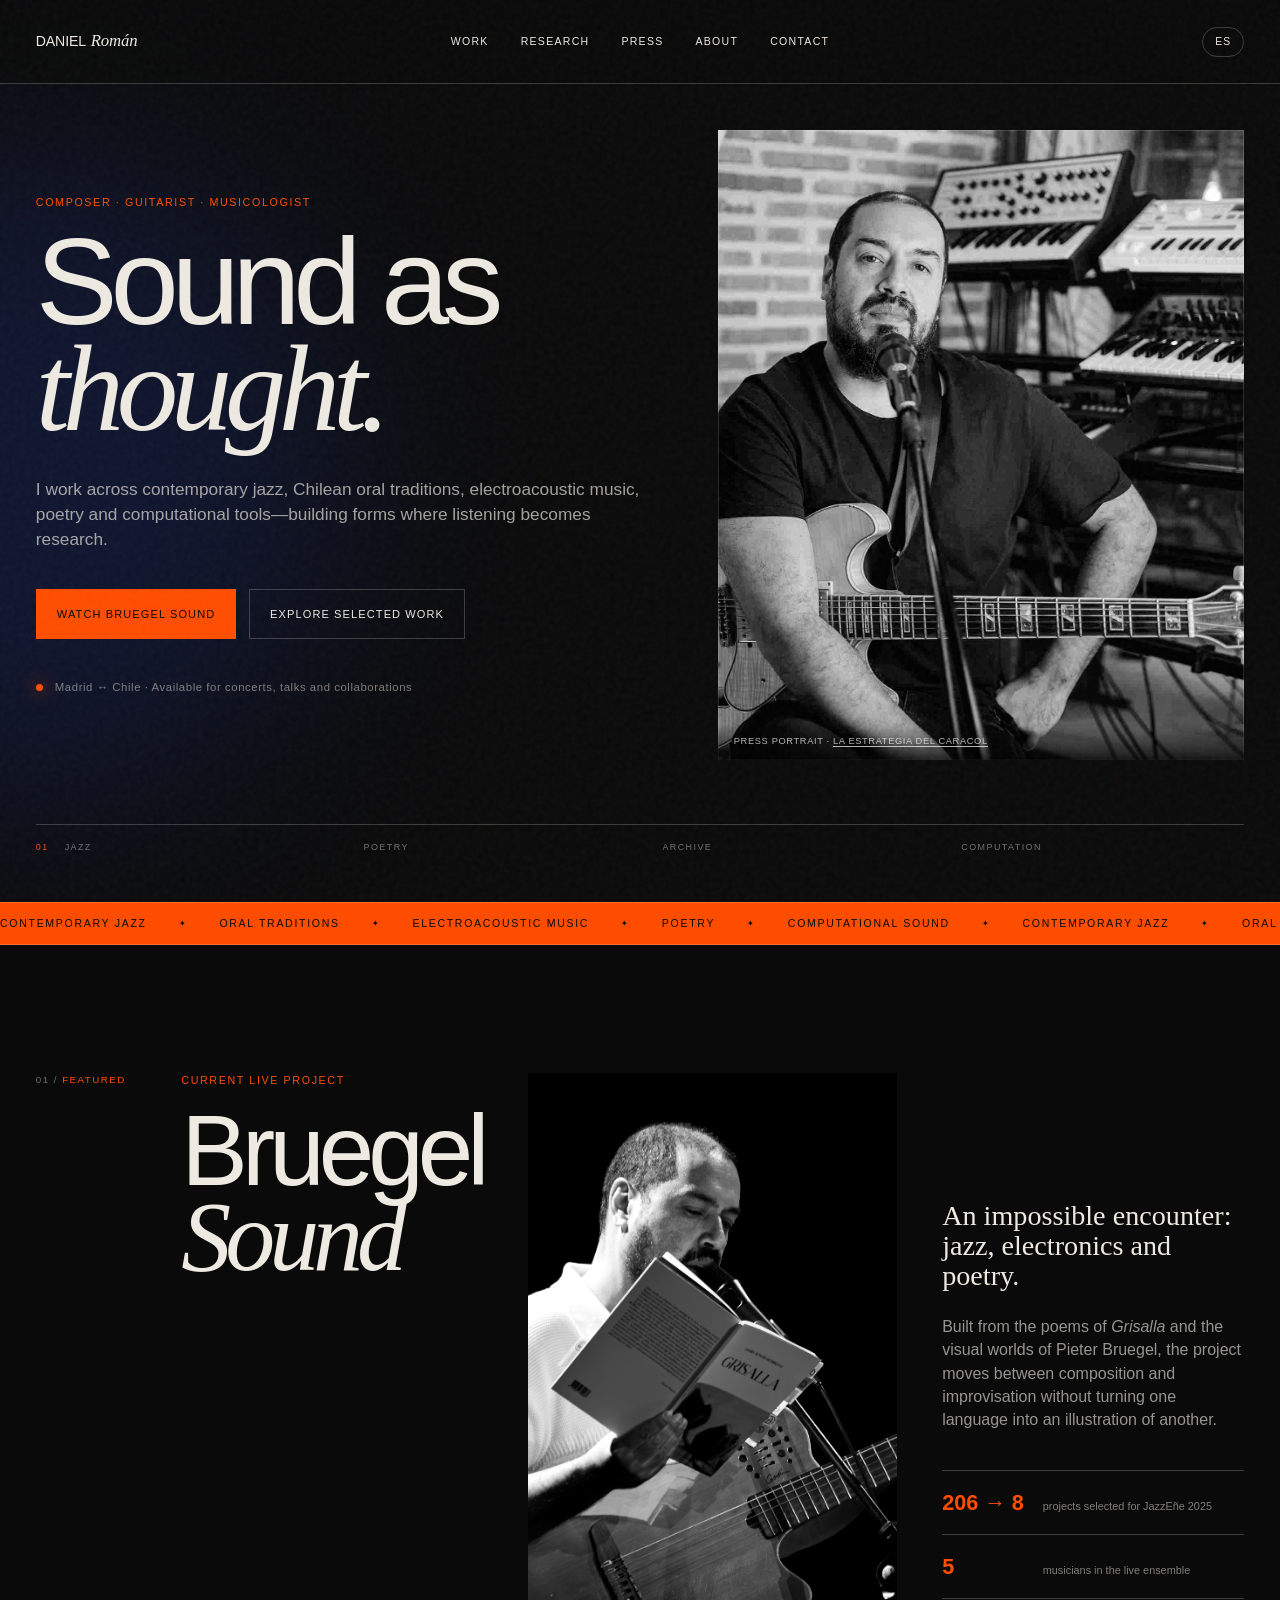
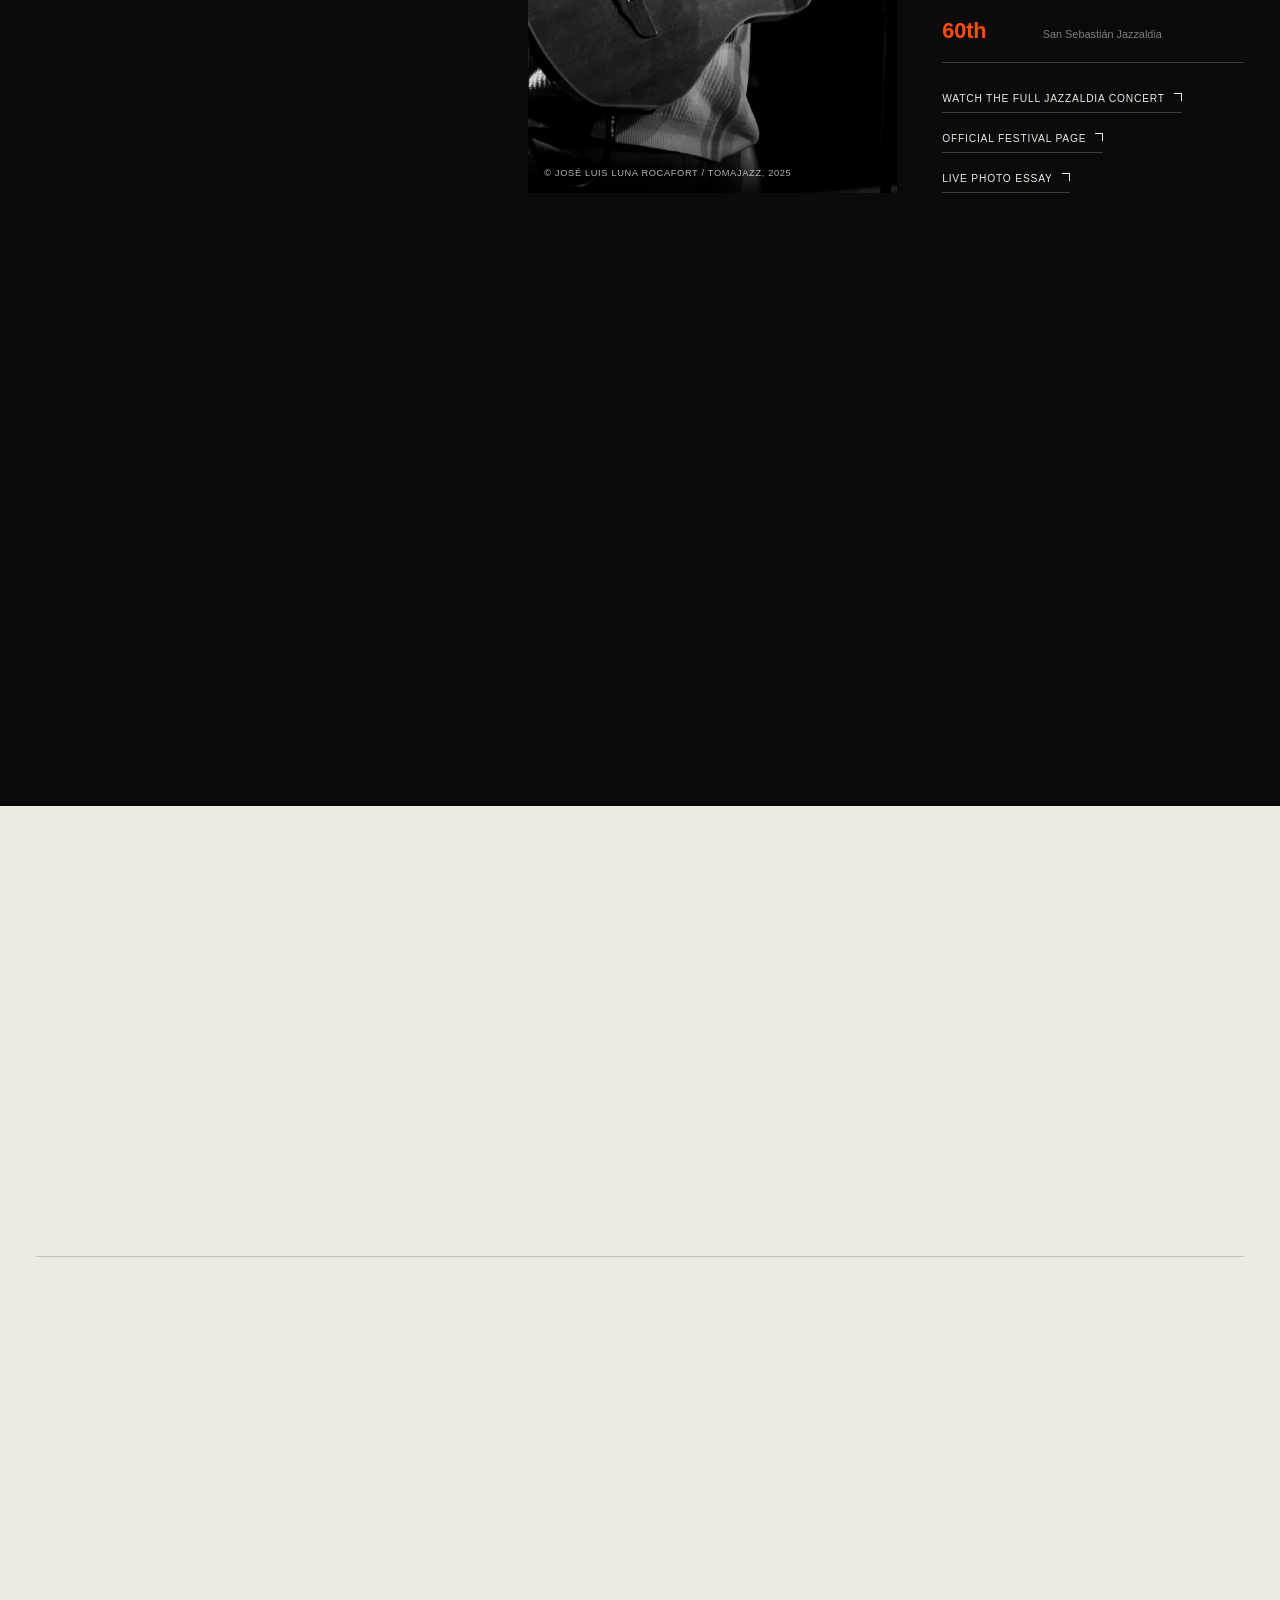
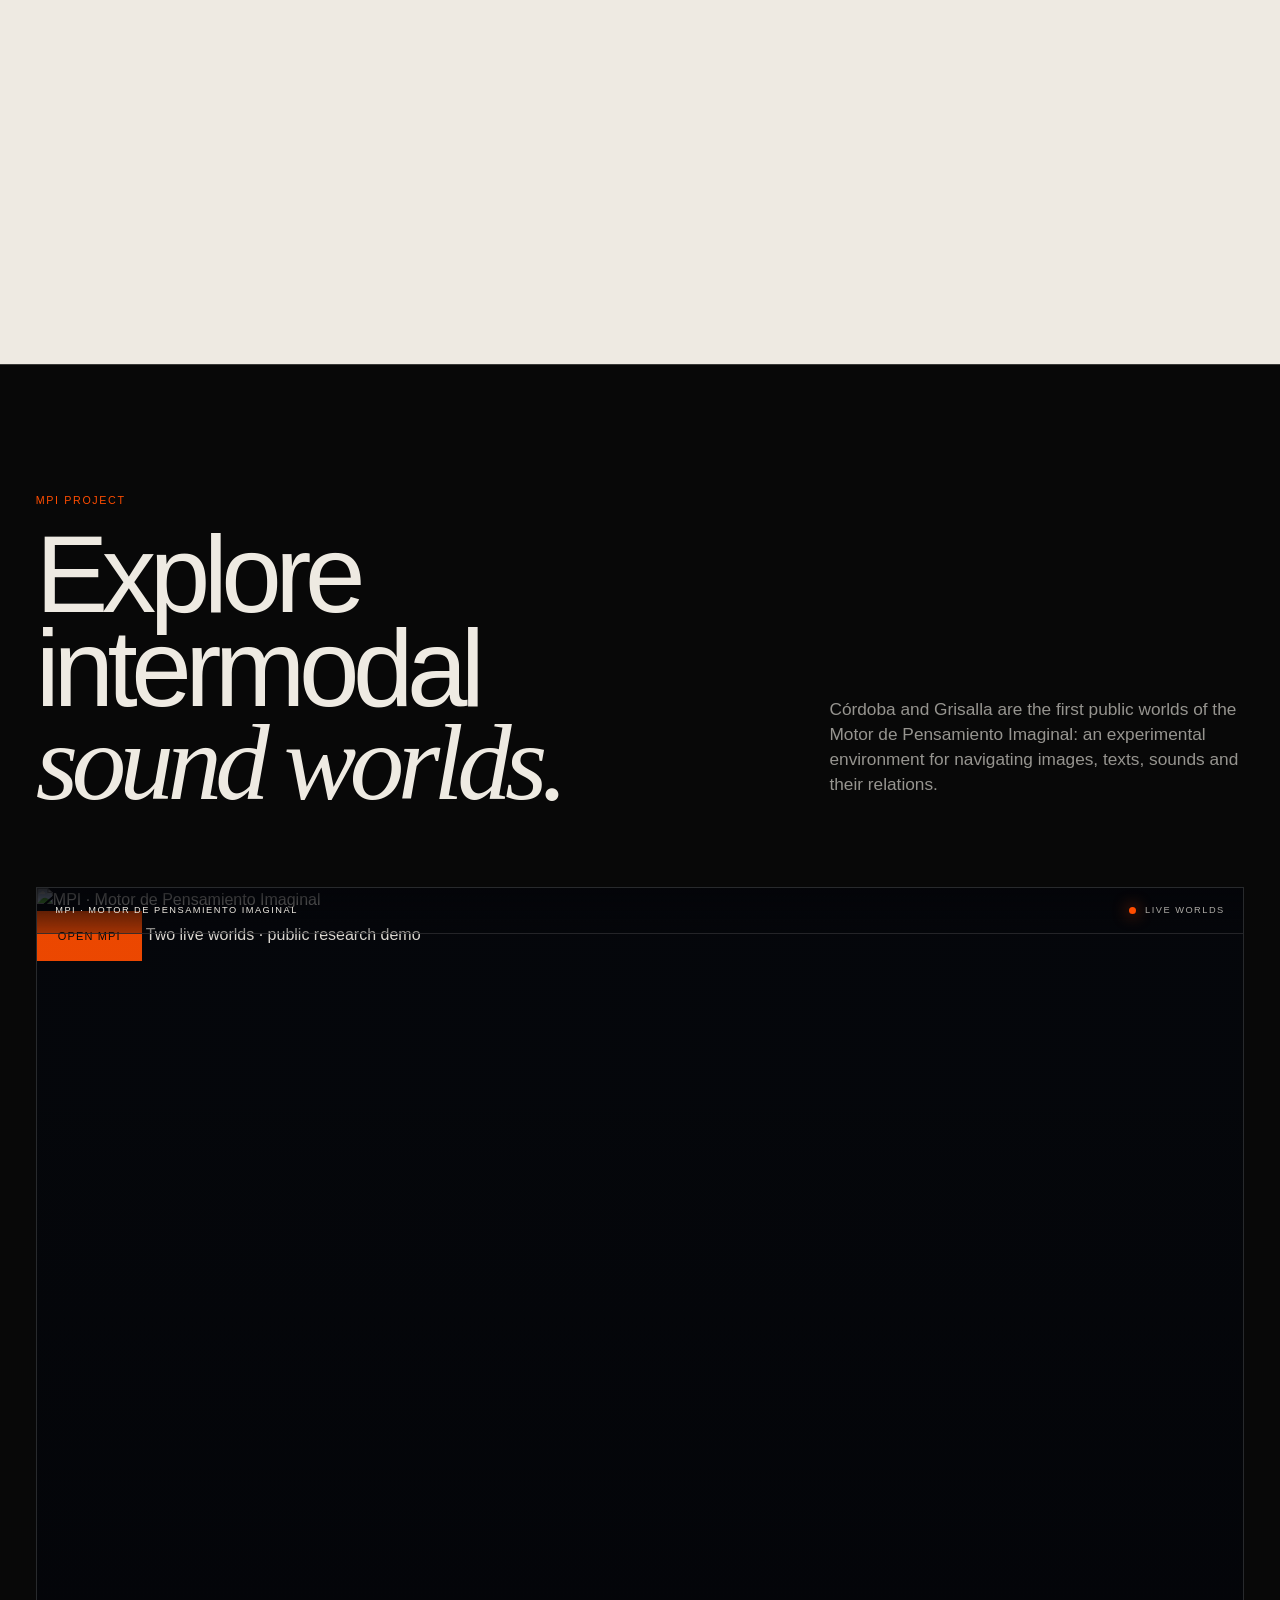
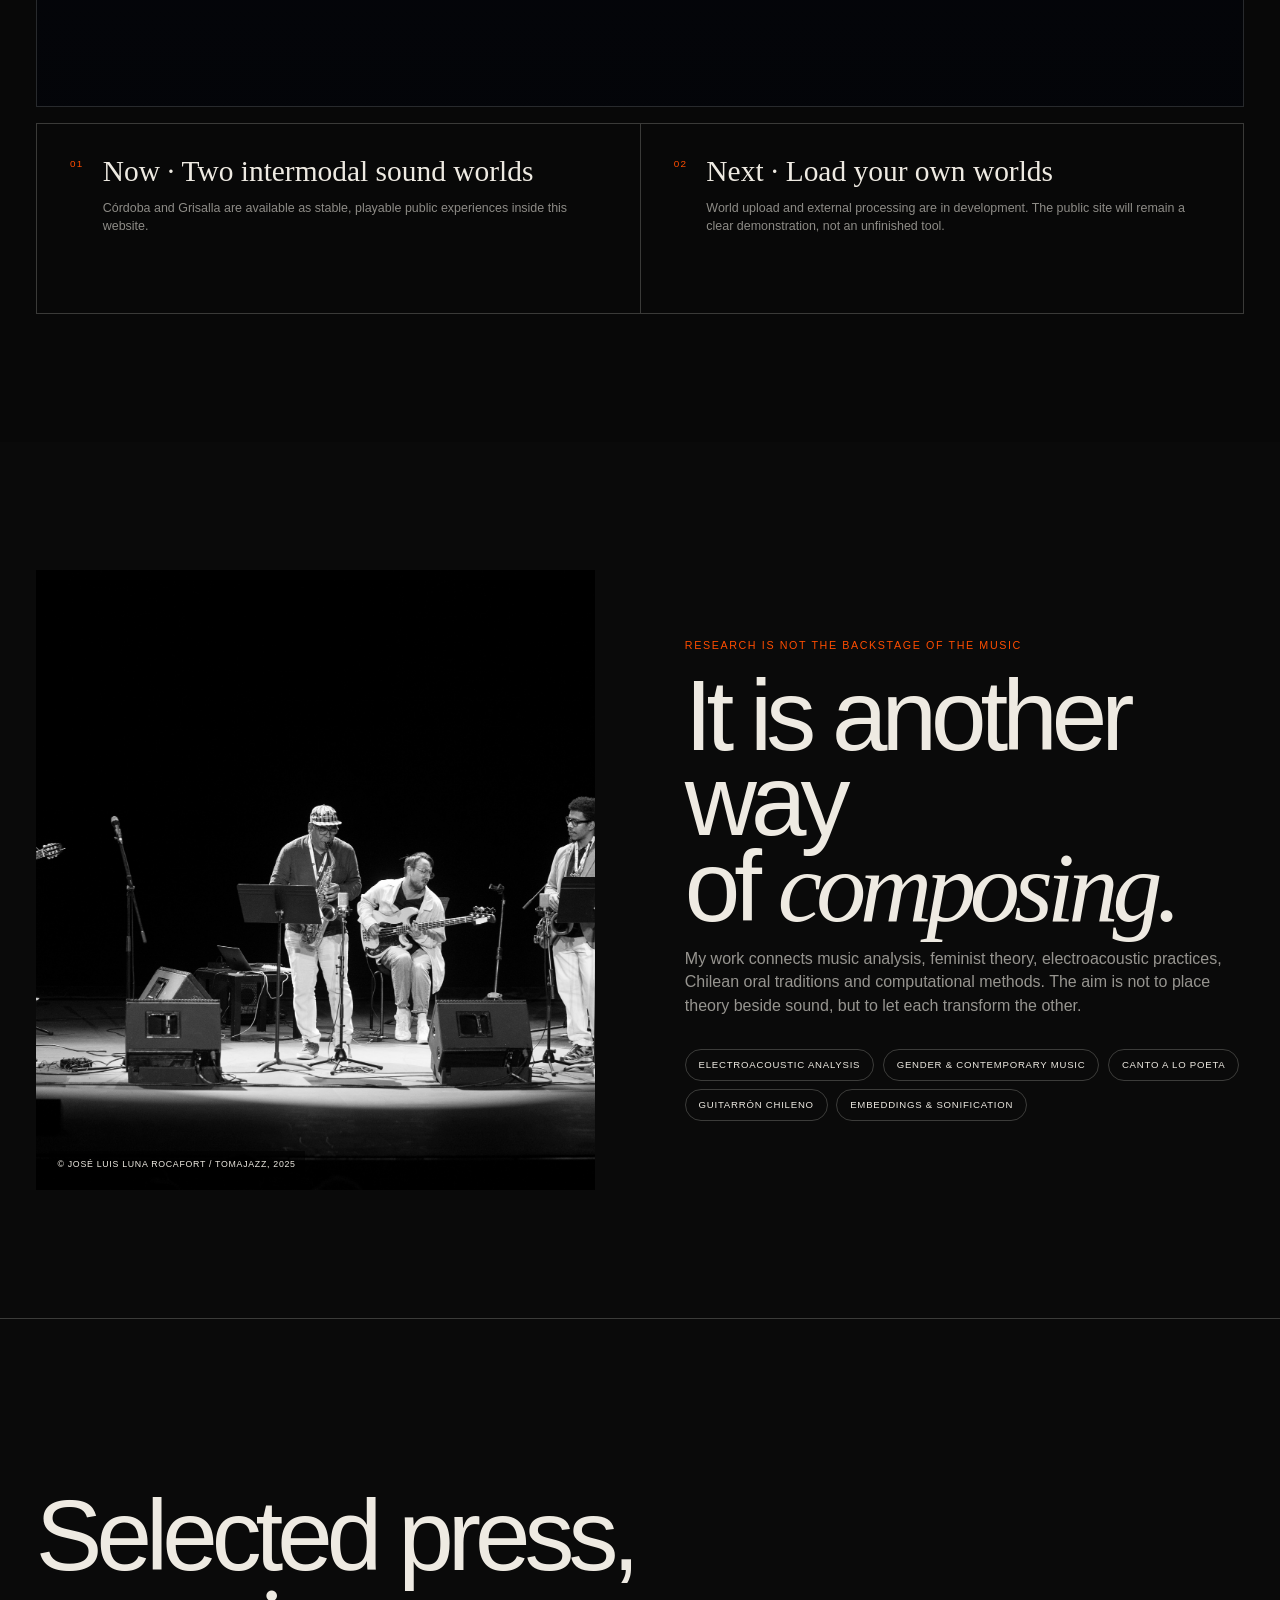
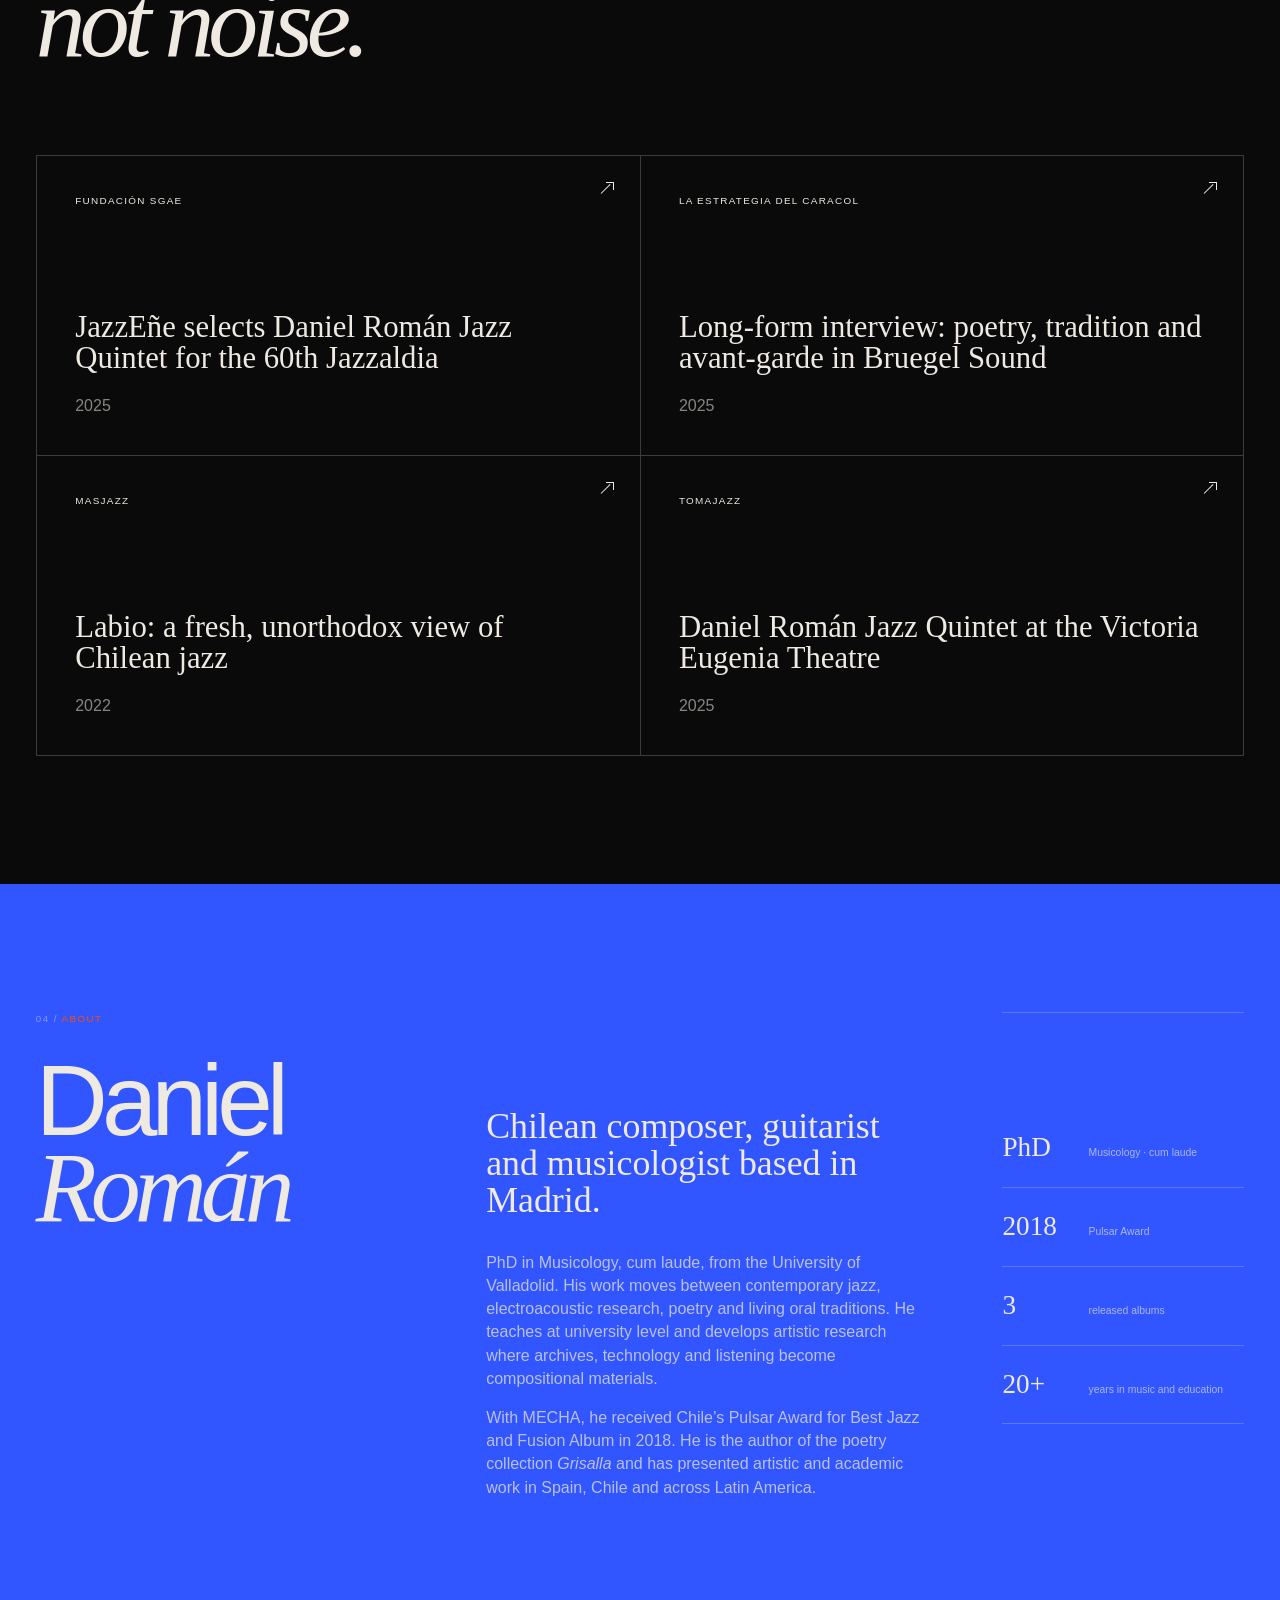
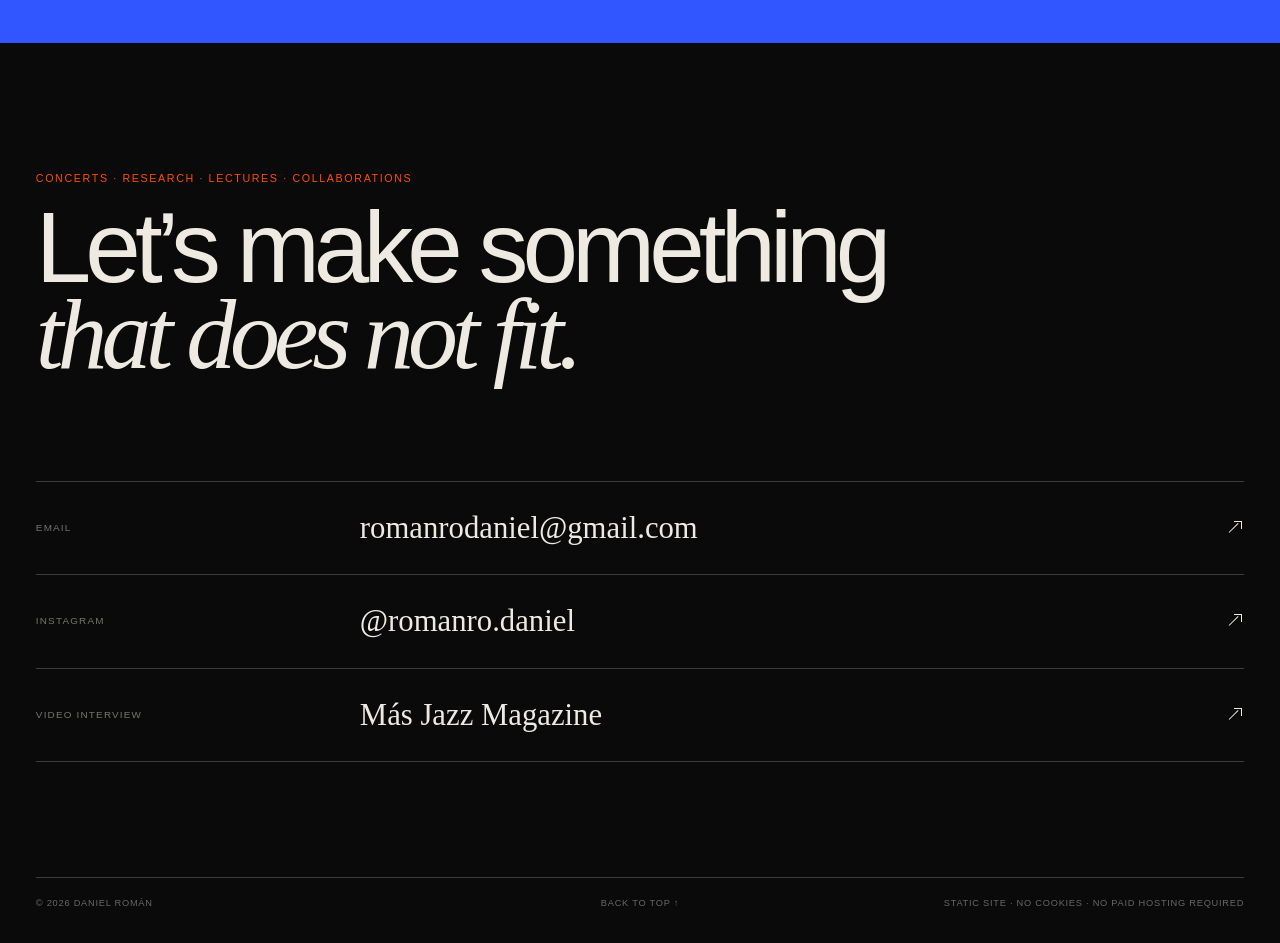
==== commit 8902a276: "Add files via upload" ====
--- a/index.html
+++ b/index.html
@@ -1,639 +1,325 @@
 <!doctype html>
-<html lang="es">
+<html lang="en">
 <head>
   <meta charset="utf-8">
-  <meta name="viewport" content="width=device-width,initial-scale=1,viewport-fit=cover">
-  <title>MPI · Córdoba / Grisalla · Public Demo</title>
-  <link rel="stylesheet" href="assets/css/app.css?v=20260801-mobile-ui-v2">
+  <meta name="viewport" content="width=device-width, initial-scale=1">
+  <meta name="description" content="Daniel Román — composer, guitarist and musicologist working across contemporary jazz, poetry, oral traditions and computational sound.">
+  <meta name="theme-color" content="#0b0b0b">
+  <meta property="og:title" content="Daniel Román — Sound as thought">
+  <meta property="og:description" content="Composer, guitarist and musicologist. Contemporary jazz, poetry, oral traditions and computational sound.">
+  <meta property="og:type" content="website">
+  <meta property="og:url" content="https://romanrodaniel.com/">
+  <meta property="og:image" content="https://romanrodaniel.com/assets/daniel-portrait.jpg">
+  <title>Daniel Román — Sound as thought</title>
+  <link rel="icon" href="assets/favicon.svg" type="image/svg+xml">
+  <link rel="stylesheet" href="styles.css?v=20260804-mpi-portal">
+  <script type="application/ld+json">
+  {
+    "@context": "https://schema.org",
+    "@type": "Person",
+    "name": "Daniel Nicolás Román Rodríguez",
+    "alternateName": "Daniel Román",
+    "url": "https://romanrodaniel.com/",
+    "image": "https://romanrodaniel.com/assets/daniel-portrait.jpg",
+    "jobTitle": ["Composer", "Guitarist", "Musicologist", "University Lecturer"],
+    "sameAs": [
+      "https://www.instagram.com/romanro.daniel/",
+      "https://www.jazzaldia.eus/es/conciertos-entradas/3-pere-bujosa-trio-daniel-roman-jazz-quintet?ide=27756",
+      "https://www.sigpa.cl/ficha-individual/daniel-nicolas-roman-rodriguez"
+    ]
+  }
+  </script>
 </head>
-<body class="public-demo">
-  <a class="public-demo-back" href="../" aria-label="Volver a la web de Daniel Román"><span class="public-back-arrow" aria-hidden="true"></span><span>Daniel Román</span></a>
-  <div class="public-demo-badge">PUBLIC DEMO · CÓRDOBA / GRISALLA</div>
-  <header class="topbar">
-    <div class="brand-zone">
-      <span class="brand-mark" aria-hidden="true"><i></i><i></i><i></i></span>
-      <div>
-        <h1>MPI</h1>
-        <small>Motor de Pensamiento Imaginal</small>
-      </div>
-      <span id="worldVersionBadge" class="world-version-badge">mundo · versión</span>
+<body>
+  <a class="skip-link" href="#main" data-key="skip">Skip to content</a>
+  <div class="grain" aria-hidden="true"></div>
+
+  <header class="topbar" id="top">
+    <a class="wordmark" href="#top" aria-label="Daniel Román, home">
+      <span>Daniel</span><span>Román</span>
+    </a>
+    <nav class="desktop-nav" aria-label="Primary navigation">
+      <a href="#work" data-key="navWork">Work</a>
+      <a href="#research" data-key="navResearch">Research</a>
+      <a href="#press" data-key="navPress">Press</a>
+      <a href="#about" data-key="navAbout">About</a>
+      <a href="#contact" data-key="navContact">Contact</a>
+    </nav>
+    <div class="header-actions">
+      <button class="language-toggle" id="language-toggle" type="button" aria-label="Cambiar a español">ES</button>
+      <button class="menu-toggle" id="menu-toggle" type="button" aria-expanded="false" aria-controls="mobile-nav">
+        <span></span><span></span><span></span><span class="sr-only">Menu</span>
+      </button>
     </div>
-
-    <div class="search-zone">
-      <span class="search-glyph" aria-hidden="true"></span>
-      <input class="control search" id="search" placeholder="Buscar dentro del mundo…" data-placeholder-en="Search within this world…" autocomplete="off">
+    <nav class="mobile-nav" id="mobile-nav" aria-label="Mobile navigation">
+      <a href="#work" data-key="navWork">Work</a>
+      <a href="#research" data-key="navResearch">Research</a>
+      <a href="#press" data-key="navPress">Press</a>
+      <a href="#about" data-key="navAbout">About</a>
+      <a href="#contact" data-key="navContact">Contact</a>
+    </nav>
+  </header>
+
+  <main id="main">
+    <section class="hero" aria-labelledby="hero-title">
+      <div class="hero-copy reveal">
+        <p class="kicker" data-key="heroKicker">Composer · Guitarist · Musicologist</p>
+        <h1 id="hero-title" data-key="heroTitle" data-html="true">Sound as<br><em>thought.</em></h1>
+        <p class="hero-lead" data-key="heroLead">I work across contemporary jazz, Chilean oral traditions, electroacoustic music, poetry and computational tools—building forms where listening becomes research.</p>
+        <div class="hero-links">
+          <a class="button button-solid" href="https://www.youtube.com/watch?v=2DZqKm4sblo" target="_blank" rel="noopener" data-key="watch">Watch Bruegel Sound</a>
+          <a class="button button-line" href="#work" data-key="explore">Explore selected work</a>
+        </div>
+        <div class="location-line"><span></span><p data-key="location">Madrid ↔ Chile · Available for concerts, talks and collaborations</p></div>
+      </div>
+
+      <figure class="hero-image reveal">
+        <img src="assets/daniel-portrait.jpg" alt="Daniel Román seated with an electric guitar in a recording studio">
+        <figcaption><span data-key="imageSource">Press portrait</span> · <a href="https://laestrategiadelcaracol.com/2025/07/daniel-roman-jazz-quintet-en-jazzene-con-bruegel-sound-entrevista/" target="_blank" rel="noopener">La Estrategia del Caracol</a></figcaption>
+      </figure>
+
+      <div class="hero-index" aria-hidden="true">
+        <span>01</span><span>JAZZ</span><span>POETRY</span><span>ARCHIVE</span><span>COMPUTATION</span>
+      </div>
+    </section>
+
+    <div class="marquee" aria-hidden="true">
+      <div class="marquee-track">
+        <span>CONTEMPORARY JAZZ</span><i>✦</i><span>ORAL TRADITIONS</span><i>✦</i><span>ELECTROACOUSTIC MUSIC</span><i>✦</i><span>POETRY</span><i>✦</i><span>COMPUTATIONAL SOUND</span><i>✦</i>
+        <span>CONTEMPORARY JAZZ</span><i>✦</i><span>ORAL TRADITIONS</span><i>✦</i><span>ELECTROACOUSTIC MUSIC</span><i>✦</i><span>POETRY</span><i>✦</i><span>COMPUTATIONAL SOUND</span><i>✦</i>
+      </div>
     </div>
 
-    <select class="control workspace-mode contextual-help-control" id="workspaceMode" aria-label="Perspectiva de trabajo" aria-describedby="contextHelpBubble" data-context-help="workspace">
-      <option value="research" selected data-en="Research">Investigación</option>
-      <option value="composition" data-en="Composition">Composición</option>
-    </select>
-
-    <nav class="topbar-menus" aria-label="Herramientas del mundo">
-      <details class="tool-menu world-menu">
-        <summary data-en="World">Mundo</summary>
-        <div class="tool-popover">
-          <span class="popover-label" data-en="Active world">Mundo activo</span>
-          <p class="popover-intro" data-en="Open, create or extend worlds without changing the current navigation until you choose one.">Abre, crea o amplía mundos sin alterar la navegación actual hasta que elijas uno.</p>
-          <select class="control world-select contextual-help-control" id="world" aria-label="Mundo" data-context-help="world" data-context-value="active"></select>
-          <button class="control world-library-tab contextual-help-control" id="openWorldLibrary" title="Abrir o ampliar un mundo existente" data-en="Open worlds" data-context-help="world" data-context-value="open">Abrir mundos</button>
-          <button class="control new-world contextual-help-control" id="newWorld" title="Crear un mundo desde cero" data-en="+ New world" data-context-help="world" data-context-value="create">+ Nuevo mundo</button>
-          <button class="control manage-world contextual-help-control" id="manageWorld" data-en="+ Add materials" data-context-help="world" data-context-value="extend">+ Añadir materiales</button>
-          <button class="control world-trash-tab contextual-help-control" id="openWorldTrash" title="Eliminar o restaurar mundos" aria-label="Abrir papelera de mundos" data-context-help="world" data-context-value="trash">
-            <svg viewBox="0 0 24 24" aria-hidden="true"><path d="M4 7h16M9 7V4h6v3m-8 0 1 13h8l1-13M10 11v5m4-5v5"/></svg>
-            <span data-en="Trash">Papelera</span>
+    <section class="feature section" id="work">
+      <div class="section-number reveal">01 / <span data-key="featured">Featured</span></div>
+      <div class="feature-heading reveal">
+        <p class="kicker" data-key="currentProject">Current live project</p>
+        <h2>Bruegel<br><em>Sound</em></h2>
+      </div>
+
+      <figure class="feature-image reveal">
+        <img src="assets/daniel-live-reading.jpg" alt="Daniel Román reading poetry on stage while holding a guitar">
+        <figcaption>© José Luis Luna Rocafort / Tomajazz, 2025</figcaption>
+      </figure>
+
+      <div class="feature-copy reveal">
+        <p class="feature-lead" data-key="bruegelLead">An impossible encounter: jazz, electronics and poetry.</p>
+        <p data-key="bruegelBody">Built from the poems of <em>Grisalla</em> and the visual worlds of Pieter Bruegel, the project moves between composition and improvisation without turning one language into an illustration of another.</p>
+        <div class="feature-stats">
+          <div><strong>206 → 8</strong><span data-key="selectedStat">projects selected for JazzEñe 2025</span></div>
+          <div><strong>5</strong><span data-key="ensembleStat">musicians in the live ensemble</span></div>
+          <div><strong>60th</strong><span data-key="festivalStat">San Sebastián Jazzaldia</span></div>
+        </div>
+        <div class="inline-links">
+          <a href="https://www.jazzaldia.eus/es/conciertos-entradas/volver-ver-conciertos/51-pere-bujosa-trio-daniel-roman-jazz-quintet?ide=27756" target="_blank" rel="noopener" data-key="liveConcert">Watch the full Jazzaldia concert</a>
+          <a href="https://www.jazzaldia.eus/es/conciertos-entradas/3-pere-bujosa-trio-daniel-roman-jazz-quintet?ide=27756" target="_blank" rel="noopener" data-key="officialFestival">Official festival page</a>
+          <a href="https://tomajazz.com/web/daniel-roman-jazz-quintet-xi-jazzene-2025/" target="_blank" rel="noopener" data-key="photoEssay">Live photo essay</a>
+        </div>
+      </div>
+    </section>
+
+    <section class="statement section reveal">
+      <blockquote>
+        <p data-key="quote">“I dream that listening might become the sense of the future.”</p>
+        <footer>Daniel Román · <a href="https://laestrategiadelcaracol.com/2025/07/daniel-roman-jazz-quintet-en-jazzene-con-bruegel-sound-entrevista/" target="_blank" rel="noopener">La Estrategia del Caracol, 2025</a></footer>
+      </blockquote>
+    </section>
+
+    <section class="selected section" aria-labelledby="selected-title">
+      <div class="section-number reveal">02 / <span data-key="selectedWork">Selected work</span></div>
+      <div class="selected-intro reveal">
+        <h2 id="selected-title" data-key="selectedTitle" data-html="true">Four currents.<br><em>One practice.</em></h2>
+        <p data-key="selectedIntro">A concise map of the projects that best explain the work.</p>
+      </div>
+
+      <div class="project-list">
+        <article class="project-row reveal">
+          <div class="project-code">A01</div>
+          <div class="project-title"><h3>Bruegel Sound</h3><p data-key="project1Type">Live project · 2025</p></div>
+          <p class="project-desc" data-key="project1Desc">Jazz, poetry, electronics and Chilean instruments in an immersive concert format.</p>
+          <a href="https://www.jazzaldia.eus/es/conciertos-entradas/volver-ver-conciertos/51-pere-bujosa-trio-daniel-roman-jazz-quintet?ide=27756" target="_blank" rel="noopener" aria-label="Watch the full Bruegel Sound concert at Jazzaldia"><span class="thin-arrow thin-arrow-ne" aria-hidden="true"></span></a>
+        </article>
+        <article class="project-row reveal">
+          <div class="project-code">A02</div>
+          <div class="project-title"><h3>Labio</h3><p data-key="project2Type">Album · 2021</p></div>
+          <p class="project-desc" data-key="project2Desc">An open-form jazz record shaped by improvisation, poetry and transformed traces of Chilean musical traditions.</p>
+          <a href="https://www.masjazzdigital.com/labio-primer-disco-de-daniel-roman-rodriguez-jazz-quartet-una-nueva-mirada-sobre-el-jazz-chileno/" target="_blank" rel="noopener" aria-label="Read about Labio"><span class="thin-arrow thin-arrow-ne" aria-hidden="true"></span></a>
+        </article>
+        <article class="project-row reveal" id="research">
+          <div class="project-code">R01</div>
+          <div class="project-title"><h3>Marisa Manchado</h3><p data-key="project3Type">Musicology · PhD research</p></div>
+          <p class="project-desc" data-key="project3Desc">Electroacoustic creation analysed through logostructure, mixture and symptom from a feminist perspective.</p>
+          <a href="https://espaciosonoro.tallersonoro.com/wp-content/uploads/2024/11/03.-Daniel-Roman_59_2024.docx-3.pdf" target="_blank" rel="noopener" aria-label="Read the research article"><span class="thin-arrow thin-arrow-ne" aria-hidden="true"></span></a>
+        </article>
+        <article class="project-row reveal">
+          <div class="project-code">R02</div>
+          <div class="project-title"><h3 data-key="mpiTitle">Imaginal Thinking Engine</h3><p data-key="project4Type">Digital humanities · Live research prototype</p></div>
+          <p class="project-desc" data-key="project4Desc">A system for navigating and sonifying multimodal archives as relational worlds of text, image, sound and metadata.</p>
+          <a href="#cordoba-world" aria-label="Preview the Córdoba world"><span class="thin-arrow thin-arrow-down" aria-hidden="true"></span></a>
+        </article>
+      </div>
+    </section>
+
+    <section class="mpi-showcase section" id="cordoba-world" aria-labelledby="cordoba-title">
+      <div class="mpi-head reveal">
+        <div>
+          <p class="kicker" data-key="mpiKicker">Navigable research environment</p>
+          <h2 id="cordoba-title" data-key="cordobaTitle" data-html="true">Enter a world.<br><em>Not a menu.</em></h2>
+        </div>
+        <p data-key="cordobaIntro">Córdoba is the first public world of the Imaginal Thinking Engine: an experimental space where images, texts and sounds can be explored through their relations.</p>
+      </div>
+
+      <div class="mpi-window mpi-portal reveal">
+        <div class="mpi-portal-visual" aria-hidden="true">
+          <img class="mpi-portal-lichen" src="assets/mpi-liquen-original.webp" alt="">
+          <span class="mpi-portal-aura"></span>
+        </div>
+
+        <div class="mpi-window-top" aria-hidden="true">
+          <span>MPI · MOTOR DE PENSAMIENTO IMAGINAL</span>
+          <span class="mpi-live"><i></i><span data-key="liveWorld">LIVE WORLDS</span></span>
+        </div>
+
+        <div class="mpi-portal-content">
+          <img class="mpi-portal-logo" src="assets/mpi-logo-oficial.webp" alt="MPI · Motor de Pensamiento Imaginal" loading="lazy" decoding="async">
+          <div class="mpi-portal-action">
+            <button class="button button-solid mpi-open-button" id="openMpiPortal" type="button" data-key="openMpi" aria-haspopup="dialog" aria-controls="mpiWorldOverlay" aria-expanded="false">Open MPI</button>
+            <span data-key="integrationStatus">Two live worlds · public research demo</span>
+          </div>
+        </div>
+      </div>
+
+      <div class="mpi-world-overlay" id="mpiWorldOverlay" role="dialog" aria-modal="true" aria-labelledby="mpiWorldTitle" hidden>
+        <button class="mpi-world-backdrop" type="button" data-mpi-close aria-label="Close world selection"></button>
+        <div class="mpi-world-panel" role="document">
+          <button class="mpi-world-close" type="button" data-mpi-close>
+            <span aria-hidden="true">×</span>
+            <span class="sr-only" data-key="closeWorldOverlay">Close</span>
           </button>
-        </div>
-      </details>
-
-      <details class="tool-menu">
-        <summary data-en="View">Vista</summary>
-        <div class="tool-popover">
-          <span class="popover-label" data-en="Scale and projection">Escala y proyección</span>
-          <p class="popover-intro" data-en="Change how the same corpus is read. These controls do not delete or recalculate nodes.">Cambia la forma de leer el mismo corpus. Estos controles no borran ni recalculan nodos.</p>
-          <select class="control generated-filter contextual-help-control" id="nodeScope" aria-label="Origen de los nodos buscados" aria-describedby="contextHelpBubble" data-context-help="node-scope">
-            <option value="all" selected data-en="Entire corpus">Todo el corpus</option>
-            <option value="archive" data-en="Original sources">Fuentes originales</option>
-            <option value="generated" data-en="MPI creations">Creaciones MPI</option>
-          </select>
-          <select class="control knowledge-scale contextual-help-control" id="knowledgeScale" aria-label="Escala de exploración" aria-describedby="contextHelpBubble" data-context-help="scale">
-            <option value="all" data-en="All nodes">Todos los nodos</option>
-            <option value="auto" selected data-en="Automatic scale">Escala automática</option>
-            <option value="territorial" data-en="Territorial">Territorial</option>
-            <option value="documentary" data-en="Documentary">Documental</option>
-            <option value="sonic" data-en="Sonic">Sonora</option>
-          </select>
-          <select class="control contextual-help-control" id="projection" aria-label="Proyección espacial" aria-describedby="contextHelpBubble" data-context-help="projection"></select>
-          <select class="control contextual-help-control" id="colorMode" aria-label="Color de nodos" aria-describedby="contextHelpBubble" data-context-help="color">
-            <option value="relation-hierarchy" selected data-en="Gradual relational hierarchy">Jerarquía relacional gradual</option>
-            <option value="cluster" data-en="Color by region">Color por región</option>
-            <option value="relation" data-en="Color by relation type">Color por tipo de relación</option>
-            <option value="type" data-en="Color by node type">Color por tipo de nodo</option>
-            <option value="source" data-en="Color by source">Color por fuente</option>
-          </select>
-          <select class="control contextual-help-control" id="viewMode" aria-label="Modo gráfico" aria-describedby="contextHelpBubble" data-context-help="view">
-            <option value="3d" selected data-en="Spatial projector · continuous growth">Proyector espacial · crecimiento continuo</option>
-            <option value="2d" data-en="2D plane · zoom and pan">Plano 2D · zoom y desplazamiento</option>
-            <option value="auto" data-en="Automatic view">Vista automática</option>
-          </select>
-          <select class="control contextual-help-control" id="representationMode" aria-label="Representación de los nodos" aria-describedby="contextHelpBubble" data-context-help="representation">
-            <option value="nodes" selected data-en="Nodes · vector cloud">Nodos · nube vectorial</option>
-            <option value="territories" data-en="Territories · semantic regions">Territorios · regiones semánticas</option>
-            <option value="constellation" data-en="Constellations · direct relations">Constelaciones · relaciones directas</option>
-            <option value="flows" data-en="Flows · relational currents">Flujos · corrientes relacionales</option>
-            <option value="textures" data-en="Textures · density fields">Texturas · campos de densidad</option>
-            <option value="tides" data-en="Tides · oceanic space">Mareas · espacio oceánico</option>
-            <option value="orbits" data-en="Orbits · semantic systems">Órbitas · sistemas semánticos</option>
-          </select>
-          <label class="popover-toggle material-layer-toggle contextual-help-control" data-context-help="material-layer" data-context-value="toggle">
-            <input type="checkbox" id="showMaterials">
-            <span data-en="Reveal materials">Ver materiales</span>
-          </label>
-          <label class="temperature-control contextual-help-control" data-context-help="temperature" data-context-value="motion">
-            <span data-en="Vector temperature">Temperatura vectorial</span>
-            <input type="range" id="visualTemperature" min="0" max="100" value="42">
-            <output id="visualTemperatureMetric">42 %</output>
-          </label>
-          <label class="popover-toggle">
-            <input type="checkbox" id="showAxes" checked>
-            <span data-en="Show spatial axes">Mostrar ejes espaciales</span>
-          </label>
-          <button class="control" id="reset" data-en="Reset view">Restablecer vista</button>
-        </div>
-      </details>
-
-      <details class="tool-menu">
-        <summary data-en="Sound">Sonido</summary>
-        <div class="tool-popover">
-          <span class="popover-label" data-en="Journey sonification">Sonificación del recorrido</span>
-          <p class="popover-intro" data-en="Choose how navigation becomes sound. It changes the listening behavior, never the corpus.">Elige cómo la navegación se convierte en sonido. Modifica la escucha, nunca el corpus.</p>
-          <select class="control contextual-help-control" id="mode" aria-label="Modo de sonificación" aria-describedby="contextHelpBubble" data-context-help="sound">
-            <option value="bell-mass" selected>Campos · masas de campanas</option>
-            <option value="bell-granular">Campos · nube granular</option>
-            <option value="bell-resonant">Campos · resonancias</option>
-            <option value="bell-spectral">Campos · resonancia espectral</option>
-            <option value="bell-harmonic">Campos · nube armónica</option>
-            <option value="bell-constellation">Campos · constelación puntual</option>
-            <option value="bell-pulse">Campos · pulso relacional</option>
-            <option value="bell-noise">Campos · fricción y ruido</option>
-            <option value="bell-space">Campos · espacio reverberante</option>
-            <option value="bell-morph">Campos · morfología continua</option>
-            <option value="bell-mix">Campos · mezcla relacional</option>
-            <option value="relational">Campos · síntesis vectorial</option>
-            <option value="direct">Audio directo</option>
-            <option value="temperature">Temperatura</option>
-            <option value="euclidean">Distancia euclídea</option>
-            <option value="random">Azar controlado</option>
-            <option value="horizon">Viso sonoro</option>
-          </select>
-          <button class="control audio-unlock contextual-help-control" id="audioUnlock" data-en="Enable audio" data-context-help="audio-action" data-context-value="enable">Activar audio</button>
-          <button class="control contextual-help-control" id="stop" data-en="Stop sound" data-context-help="audio-action" data-context-value="stop">Detener sonido</button>
-        </div>
-      </details>
-    </nav>
-
-    <button type="button" class="control language-toggle" id="languageToggle" aria-label="Cambiar idioma" title="English / Español">EN / ES</button>
-    <button class="control transport-record" id="record" title="Grabar la ventana y el sonido de MPI" aria-pressed="false">
-      <span class="record-glyph" aria-hidden="true"></span>
-      <span id="recordLabel">REC</span>
-    </button>
-  </header>
-  <div id="contextHelpBubble" class="context-help" role="tooltip" hidden>
-    <strong id="contextHelpTitle"></strong>
-    <span id="contextHelpText"></span>
-  </div>
-
-  <main class="layout">
-    <section class="plot-wrap">
-      <div id="plot"></div>
-      <div id="loadingOverlay" class="loading" hidden>
-        <div class="spinner" aria-hidden="true"></div>
-        <span id="loadingText">Cargando…</span>
-      </div>
-      <div id="coordinateHud" class="coordinate-hud">x — · y — · z —</div>
-      <div class="interaction-help" data-en="Drag: rotate · Pinch or wheel: zoom · Tap a node: open its record">Arrastra: gira · Pellizca o rueda: zoom · Toca un nodo: abre su ficha</div>
-    </section>
-
-    <button type="button" id="panelToggle" class="panel-toggle" aria-controls="informationPanel" aria-expanded="false" title="Abrir ficha del nodo">
-      <span aria-hidden="true">⌁</span><strong>Ficha</strong>
-    </button>
-    <aside class="panel" id="informationPanel" aria-hidden="true">
-      <button type="button" id="panelClose" class="panel-close" aria-label="Cerrar ficha">×</button>
-      <section class="navigation-context" aria-label="Contexto de navegación">
-        <div>
-          <span>Contexto activo</span>
-          <strong id="navigationContext">Investigación · automática · todos los colores</strong>
-        </div>
-        <span id="navigationVisible">— / — nodos</span>
-        <button type="button" id="showAllNodes" title="Mostrar el corpus completo y conservar el nodo seleccionado">Ver todos</button>
-      </section>
-      <nav class="panel-tabs" aria-label="Panel lateral">
-        <button type="button" id="mainPanelTab" class="panel-tab is-active" data-panel-tab="explore" data-en="Card">Ficha</button>
-        <button type="button" class="panel-tab" data-panel-tab="texts" data-en="Texts">Textos</button>
-      </nav>
-      <section id="exploreTab" class="panel-tab-content is-active">
-      <h2>Experiencia de navegación</h2>
-      <div class="workspace-summary">
-        <span id="workspaceBadge" class="workspace-badge">Investigación</span>
-        <p id="modePurpose">Examina fuentes, relaciones, coordenadas y trazabilidad sobre el corpus compartido.</p>
-      </div>
-      <div id="active">Cargando mundo…</div>
-      <span id="generatedBadge" class="generated-badge" hidden>GENERADO · TRAZABLE</span>
-
-      <section id="researchNodeCard" class="research-only research-node-card" aria-live="polite">
-        <div class="research-card-head">
+
+          <p class="kicker" data-key="worldOverlayKicker">MPI · Live worlds</p>
+          <h3 id="mpiWorldTitle" data-key="chooseWorld">Choose a world</h3>
+          <p class="mpi-world-intro" data-key="worldOverlayIntro">Enter one of the public relational worlds.</p>
+
+          <div class="mpi-world-options">
+            <a class="mpi-world-option" href="mpi/?world=cordoba">
+              <span>01</span>
+              <strong>Córdoba</strong>
+              <small data-key="cordobaWorldDesc">Archive, memory and sonic relations</small>
+              <b class="thin-arrow thin-arrow-ne" aria-hidden="true"></b>
+            </a>
+            <a class="mpi-world-option" href="mpi/?world=grisalla">
+              <span>02</span>
+              <strong>Grisalla</strong>
+              <small data-key="grisallaWorldDesc">Poetry, image and sound as a navigable field</small>
+              <b class="thin-arrow thin-arrow-ne" aria-hidden="true"></b>
+            </a>
+          </div>
+        </div>
+      </div>
+
+      <div class="mpi-status-grid reveal" id="mpi-status">
+        <article>
+          <span>01</span>
           <div>
-            <span>Ficha del nodo</span>
-            <h3 id="researchNodeTitle">Ningún nodo seleccionado</h3>
+            <h3 data-key="statusNowTitle">Now · One intermodal sound world</h3>
+            <p data-key="statusNowBody">The Córdoba prototype will open as a stable, playable experience inside this website.</p>
           </div>
-          <button type="button" id="researchBack" disabled title="Volver al nodo consultado anteriormente">← Anterior</button>
-        </div>
-        <div id="researchNodeKinds" class="research-node-kinds"></div>
-        <section class="research-question">
-          <span>¿Qué es?</span>
-          <p id="researchWhat">Selecciona un nodo para examinarlo.</p>
-        </section>
-        <section class="research-question">
-          <span>¿De dónde procede?</span>
-          <div id="researchSource" class="research-source"><span class="empty-note">—</span></div>
-        </section>
-        <section class="research-question">
-          <span>¿A qué campo pertenece?</span>
-          <p id="researchRegion">—</p>
-        </section>
-        <section class="research-question">
-          <span>¿Por qué está relacionado?</span>
-          <p id="researchWhy">—</p>
-          <div id="researchRelations" class="research-relations"></div>
-        </section>
-        <p class="research-method-note">Las relaciones explícitas proceden del mundo construido; la proximidad vectorial se identifica como una inferencia calculada.</p>
-      </section>
-
-      <div id="mediaPreview" class="media-card" hidden>
-        <img id="mediaImage" alt="">
-        <div class="media-copy">
-          <strong id="mediaTitle"></strong>
-          <p id="mediaText"></p>
-        </div>
-      </div>
-
-      <h3>Imágenes del mundo</h3>
-      <div id="imageGallery" class="image-gallery"></div>
-
-      <h3>Prompt musical del campo</h3>
-      <div class="prompt-card">
-        <p id="promptStatus" class="prompt-status">—</p>
-        <div id="promptText" class="prompt-text">—</div>
-        <button id="copyPrompt" class="mini-button" disabled>Copiar prompt</button>
-      </div>
-
-      <section class="composition-only">
-      <h3>Composición intermodal · CLAP</h3>
-      <div class="prompt-card intermodal-card">
-        <p id="clapStatus" class="prompt-status">Selecciona un vector para formar su campo intermodal.</p>
-        <span id="externalState" class="external-state is-offline">GPU externa sin configurar</span>
-        <div class="intermodal-metrics">
-          <span id="clapFieldMetric">—</span>
-          <span id="clapSourceMetric">—</span>
-        </div>
-        <section id="regionProfile" class="region-profile" hidden>
-          <div class="region-profile-head">
-            <span>Singularidad calculada del campo</span>
-            <strong id="regionProfileTitle">—</strong>
+        </article>
+        <article>
+          <span>02</span>
+          <div>
+            <h3 data-key="statusNextTitle">Next · Load your own worlds</h3>
+            <p data-key="statusNextBody">World upload and external processing are in development. The public site will remain a clear demonstration, not an unfinished tool.</p>
           </div>
-          <p id="regionProfileSummary">—</p>
-          <div id="regionProfileConcepts" class="region-profile-concepts"></div>
-          <small id="regionProfileMethod">Descripción interpretativa calculada a partir de los materiales y relaciones visibles.</small>
-        </section>
-        <label class="compact-row">
-          <span>Duración</span>
-          <select id="clapDuration" class="mini-control">
-            <option value="8">8 s · prueba rápida</option>
-            <option value="12" selected>12 s · laboratorio</option>
-            <option value="20">20 s · desarrollo</option>
-          </select>
-        </label>
-        <label class="compact-row">
-          <span>Variantes</span>
-          <select id="clapVariants" class="mini-control">
-            <option value="2">2</option>
-            <option value="3" selected>3</option>
-            <option value="4">4</option>
-          </select>
-        </label>
-        <button id="prepareClapJob" class="mini-button contextual-help-control" data-context-help="intermodal-action" aria-describedby="contextHelpBubble" disabled>Generar música desde esta región</button>
-        <div id="clapProgress" class="clap-progress" hidden aria-live="polite">
-          <div class="clap-progress-head"><span id="clapStage">Preparando…</span><span id="clapElapsed">0 s</span></div>
-          <div class="clap-progress-track"><span id="clapProgressFill"></span></div>
-          <small id="clapProgressDetail">La petición todavía no se ha enviado.</small>
-          <ol id="clapTrace" class="clap-trace" aria-label="Trazabilidad de la composición intermodal">
-            <li data-clap-step="materials"><span>1</span><div><strong>Materiales</strong><small>Esperando selección.</small></div></li>
-            <li data-clap-step="relations"><span>2</span><div><strong>Campo relacional</strong><small>Esperando análisis.</small></div></li>
-            <li data-clap-step="clap"><span>3</span><div><strong>Espacio CLAP</strong><small>Esperando cálculo externo.</small></div></li>
-            <li data-clap-step="generation"><span>4</span><div><strong>Generación sonora</strong><small>Esperando RunPod.</small></div></li>
-            <li data-clap-step="publication"><span>5</span><div><strong>Nuevo nodo</strong><small>Esperando resultado validado.</small></div></li>
-          </ol>
-          <details id="clapProcessDetails" class="clap-process-details">
-            <summary>Ver explicación completa del proceso</summary>
-            <ol id="clapProcessLog" class="clap-process-log"></ol>
-          </details>
-          <div id="clapEvidence" class="clap-evidence" hidden></div>
-        </div>
-        <p id="clapResultNote" class="perf-note">Cada ejecución crea un nodo sonoro nuevo y conserva su procedencia. Puedes repetirla sobre la misma región o sobre una región que ya contenga resultados anteriores.</p>
-      </div>
-      </section>
-
-      <h3>Interacción</h3>
-      <div class="metric"><span>Estado</span><span id="interactionState">inicializando</span></div>
-      <label class="volume-row"><span>Volumen</span><input id="volume" type="range" min="0" max="160" value="112" step="1"><span id="volumeMetric">112 %</span></label>
-      <label class="toggle-row">
-        <input type="checkbox" id="dwellEnabled">
-        <span>Activar por permanencia</span>
-      </label>
-      <label class="compact-row">
-        <span>Demora</span>
-        <select id="dwellDelay" class="mini-control">
-          <option value="350">350 ms</option>
-          <option value="450" selected>450 ms</option>
-          <option value="500">500 ms</option>
-        </select>
-      </label>
-      <label class="toggle-row">
-        <input type="checkbox" id="secondaryFx" checked>
-        <span>Destacar grupo activado</span>
-      </label>
-      <label class="compact-row">
-        <span>Calidad gráfica</span>
-        <select id="renderQuality" class="mini-control">
-          <option value="fluid">Fluida</option>
-          <option value="balanced" selected>Equilibrada</option>
-          <option value="high">Alta resolución</option>
-        </select>
-      </label>
-      <label class="compact-row">
-        <span>Tamaño de imágenes</span>
-        <select id="imageScale" class="mini-control">
-          <option value="0.28">Casi imperceptibles</option>
-          <option value="0.62">Orientativas</option>
-          <option value="1" selected>Medias</option>
-          <option value="1.45">Grandes</option>
-          <option value="2.2">Protagonistas</option>
-        </select>
-      </label>
-      <p class="perf-note">Cada vector muestra solo una frase orientativa al acercarse o seleccionarlo. La ficha completa se abre en la pestaña «Textos».</p>
-      <label class="toggle-row">
-        <input type="checkbox" id="showLinks">
-        <span>Mostrar recorridos y relaciones</span>
-      </label>
-
-      <h3>Estado</h3>
-      <div class="metric"><span>Mundo</span><span id="worldMetric">—</span></div>
-      <div class="metric"><span>Proyección</span><span id="projectionMetric">—</span></div>
-      <div class="metric"><span>Perspectiva</span><span id="workspaceMetric">Investigación</span></div>
-      <div class="metric"><span>Escala activa</span><span id="scaleMetric">automática</span></div>
-      <div class="metric"><span>Color</span><span id="colorMetric">—</span></div>
-      <div class="metric"><span>Grupo activo</span><span id="relationGroup">—</span></div>
-      <div class="metric"><span>Carga</span><span id="loadState">inicializando</span></div>
-      <div class="metric"><span>Carga progresiva</span><span id="loadProgress">—</span></div>
-      <div class="metric"><span>Nodos visibles</span><span id="visibleProgress">—</span></div>
-      <div class="metric"><span>Perfil gráfico</span><span id="performanceProfile">—</span></div>
-      <div class="metric"><span>Modo sonoro</span><span id="modeMetric">Masas de campanas</span></div>
-      <div class="metric"><span>Registro</span><span id="recordState">inactivo</span></div>
-      <div class="metric"><span>Nodos</span><span id="nodes">—</span></div>
-      <div class="metric"><span>Audios cargados</span><span id="audios">—</span></div>
-      <div class="metric"><span>Nodo actual</span><span id="nodeId">—</span></div>
-      <div class="metric"><span>Tipo</span><span id="nodeType">—</span></div>
-      <div class="metric"><span>Coordenada X</span><span id="coordX">—</span></div>
-      <div class="metric"><span>Coordenada Y</span><span id="coordY">—</span></div>
-      <div class="metric"><span>Coordenada Z</span><span id="coordZ">—</span></div>
-      <div class="metric"><span>Campo sonoro</span><span id="audioId">—</span></div>
-      <div class="metric"><span>Procedencia</span><span id="audioProvenance">—</span></div>
-      <div class="metric"><span>Salto euclídeo</span><span id="jump">—</span></div>
-      <div class="metric"><span>Temperatura</span><span id="heat">—</span></div>
-
-      <section class="research-only">
-      <h3>Rendimiento y trazabilidad</h3>
-      <div class="metric"><span>Carga del mundo</span><span id="perfWorld">—</span></div>
-      <div class="metric"><span>Renderizado</span><span id="perfRender">—</span></div>
-      <div class="metric"><span>Búsqueda</span><span id="perfSearch">—</span></div>
-      <div class="metric"><span>Cálculo sonoro</span><span id="perfSonic">—</span></div>
-      <div class="metric"><span>Carga/decodificación</span><span id="perfDecode">—</span></div>
-      <div class="metric"><span>Inicio de audio</span><span id="perfAudioStart">—</span></div>
-      <div class="metric"><span>Actualización de interfaz</span><span id="perfUi">—</span></div>
-      <p class="perf-note">El monitor agrupa las muestras cada 750 ms. Se muestran última medición, media y p95.</p>
-      </section>
-
-      <h3>Ruta reciente</h3>
-      <ol id="route"></ol>
-      <p><span class="badge">Registro doble</span></p>
-      <p>La interfaz conserva ocho pasos; el JSON registra toda la navegación confirmada.</p>
-      </section>
-      <section id="textsTab" class="panel-tab-content" hidden>
-        <h2>Lectura opcional</h2>
-        <p class="tab-intro">La nube conserva únicamente una frase orientativa. Selecciona un vector y abre esta pestaña para consultar el fragmento completo, sus datos y su vecindario.</p>
-        <article class="text-reader">
-          <h3 id="textNodeTitle">Ningún fragmento seleccionado</h3>
-          <div id="textNodeMeta" class="text-meta">—</div>
-          <div id="textNodeBody" class="text-body">Selecciona un vector textual.</div>
-        </article>
-        <h3>Fragmentos del campo activo</h3>
-        <div id="textGroupList" class="text-group-list"><span class="empty-note">—</span></div>
-      </section>
-    </aside>
+        </article>
+      </div>
+    </section>
+
+    <section class="research-focus section">
+      <div class="research-photo reveal">
+        <img src="assets/daniel-quintet-stage.jpg" alt="Daniel Román Jazz Quintet performing at the Victoria Eugenia Theatre">
+        <span>© José Luis Luna Rocafort / Tomajazz, 2025</span>
+      </div>
+      <div class="research-copy reveal">
+        <p class="kicker" data-key="researchKicker">Research is not the backstage of the music</p>
+        <h2 data-key="researchTitle" data-html="true">It is another way<br>of <em>composing.</em></h2>
+        <p data-key="researchBody">My work connects music analysis, feminist theory, electroacoustic practices, Chilean oral traditions and computational methods. The aim is not to place theory beside sound, but to let each transform the other.</p>
+        <div class="research-topics">
+          <span data-key="topic1">Electroacoustic analysis</span>
+          <span data-key="topic2">Gender & contemporary music</span>
+          <span data-key="topic3">Canto a lo poeta</span>
+          <span data-key="topic4">Guitarrón chileno</span>
+          <span data-key="topic5">Embeddings & sonification</span>
+        </div>
+      </div>
+    </section>
+
+    <section class="press section" id="press" aria-labelledby="press-title">
+      <div class="section-number reveal">03 / <span data-key="press">Press</span></div>
+      <div class="press-heading reveal">
+        <h2 id="press-title" data-key="pressTitle" data-html="true">Selected press,<br><em>not noise.</em></h2>
+      </div>
+      <div class="press-grid">
+        <a class="press-card reveal" href="https://fundacionsgae.org/actualidad/jazzene-anuncia-su-cartel-ocho-grupos-de-jazz-espanol-actuan-en-el-60o-jazzaldia/" target="_blank" rel="noopener">
+          <span class="press-source">Fundación SGAE</span>
+          <h3 data-key="press1">JazzEñe selects Daniel Román Jazz Quintet for the 60th Jazzaldia</h3>
+          <p>2025</p><b class="thin-arrow thin-arrow-ne" aria-hidden="true"></b>
+        </a>
+        <a class="press-card reveal" href="https://laestrategiadelcaracol.com/2025/07/daniel-roman-jazz-quintet-en-jazzene-con-bruegel-sound-entrevista/" target="_blank" rel="noopener">
+          <span class="press-source">La Estrategia del Caracol</span>
+          <h3 data-key="press2">Long-form interview: poetry, tradition and avant-garde in Bruegel Sound</h3>
+          <p>2025</p><b class="thin-arrow thin-arrow-ne" aria-hidden="true"></b>
+        </a>
+        <a class="press-card reveal" href="https://www.masjazzdigital.com/labio-primer-disco-de-daniel-roman-rodriguez-jazz-quartet-una-nueva-mirada-sobre-el-jazz-chileno/" target="_blank" rel="noopener">
+          <span class="press-source">MasJazz</span>
+          <h3 data-key="press3">Labio: a fresh, unorthodox view of Chilean jazz</h3>
+          <p>2022</p><b class="thin-arrow thin-arrow-ne" aria-hidden="true"></b>
+        </a>
+        <a class="press-card reveal" href="https://tomajazz.com/web/daniel-roman-jazz-quintet-xi-jazzene-2025/" target="_blank" rel="noopener">
+          <span class="press-source">Tomajazz</span>
+          <h3 data-key="press4">Daniel Román Jazz Quintet at the Victoria Eugenia Theatre</h3>
+          <p>2025</p><b class="thin-arrow thin-arrow-ne" aria-hidden="true"></b>
+        </a>
+      </div>
+    </section>
+
+    <section class="about section" id="about" aria-labelledby="about-title">
+      <div class="about-title reveal">
+        <div class="section-number">04 / <span data-key="about">About</span></div>
+        <h2 id="about-title">Daniel<br><em>Román</em></h2>
+      </div>
+      <div class="about-copy reveal">
+        <p class="about-lead" data-key="aboutLead">Chilean composer, guitarist and musicologist based in Madrid.</p>
+        <p data-key="aboutBody">PhD in Musicology, cum laude, from the University of Valladolid. His work moves between contemporary jazz, electroacoustic research, poetry and living oral traditions. He teaches at university level and develops artistic research where archives, technology and listening become compositional materials.</p>
+        <p data-key="aboutBody2">With MECHA, he received Chile’s Pulsar Award for Best Jazz and Fusion Album in 2018. He is the author of the poetry collection <em>Grisalla</em> and has presented artistic and academic work in Spain, Chile and across Latin America.</p>
+      </div>
+      <div class="about-facts reveal">
+        <div><strong>PhD</strong><span data-key="fact1">Musicology · cum laude</span></div>
+        <div><strong>2018</strong><span data-key="fact2">Pulsar Award</span></div>
+        <div><strong>3</strong><span data-key="fact3">released albums</span></div>
+        <div><strong>20+</strong><span data-key="fact4">years in music and education</span></div>
+      </div>
+    </section>
+
+    <section class="contact section" id="contact">
+      <div class="contact-top reveal">
+        <p class="kicker" data-key="contactKicker">Concerts · Research · Lectures · Collaborations</p>
+        <h2 data-key="contactTitle" data-html="true">Let’s make something<br><em>that does not fit.</em></h2>
+      </div>
+      <div class="contact-links reveal">
+        <a href="mailto:romanrodaniel@gmail.com"><span data-key="emailLabel">Email</span><strong>romanrodaniel@gmail.com</strong><b class="thin-arrow thin-arrow-ne" aria-hidden="true"></b></a>
+        <a href="https://www.instagram.com/romanro.daniel/" target="_blank" rel="noopener"><span>Instagram</span><strong>@romanro.daniel</strong><b class="thin-arrow thin-arrow-ne" aria-hidden="true"></b></a>
+        <a href="https://www.youtube.com/watch?v=YiBeqlPNQmM" target="_blank" rel="noopener"><span data-key="interviewLabel">Video interview</span><strong>Más Jazz Magazine</strong><b class="thin-arrow thin-arrow-ne" aria-hidden="true"></b></a>
+      </div>
+      <footer class="site-footer">
+        <p>© <span id="year"></span> Daniel Román</p>
+        <a href="#top" data-key="backTop">Back to top ↑</a>
+        <p data-key="footerNote">Static site · no cookies · no paid hosting required</p>
+      </footer>
+    </section>
   </main>
 
-  <dialog id="constructorDialog" class="constructor-dialog">
-    <form method="dialog" class="dialog-shell">
-      <header class="dialog-header">
-        <div>
-          <span class="dialog-kicker">Constructor de Mundos</span>
-          <h2>Ampliar <span id="constructorWorld">el mundo activo</span></h2>
-        </div>
-        <button class="dialog-close" id="constructorClose" value="cancel" aria-label="Cerrar">×</button>
-      </header>
-
-      <div class="dialog-grid">
-        <section class="constructor-card">
-          <span class="step-badge">1</span>
-          <h3>Añadir materiales</h3>
-          <p>Incorpora fuentes al mundo activo. Los originales quedan conservados en una entrega independiente antes de modificar la nube.</p>
-          <label class="file-drop" id="materialDropZone" tabindex="0">
-            <strong>Arrastra aquí archivos o carpetas</strong>
-            <span>También puedes seleccionarlos. Las nuevas tandas se añaden sin borrar las anteriores.</span>
-            <input id="materialFiles" type="file" multiple accept=".pdf,.docx,.txt,.md,.csv,.tsv,.json,.jpg,.jpeg,.png,.webp,.gif,.wav,.mp3,.m4a,.aac,.flac,.ogg,.opus,audio/*">
-          </label>
-          <div id="selectedMaterials" class="selected-materials" aria-live="polite"><span class="empty-note">Ningún material preparado.</span></div>
-          <button type="button" class="secondary-action clear-materials" id="clearMaterials" hidden>Vaciar selección</button>
-          <label class="notes-label" for="materialNotes">Nota metodológica o procedencia</label>
-          <textarea id="materialNotes" rows="4" placeholder="Qué es el material, de dónde procede y cómo debería relacionarse con Córdoba…"></textarea>
-          <button type="button" class="primary-action" id="uploadMaterials">Subir y revisar</button>
-          <div id="materialProgress" class="constructor-progress" aria-live="polite">Sin materiales seleccionados.</div>
-        </section>
-
-        <section class="constructor-card">
-          <span class="step-badge">2</span>
-          <h3>Revisar y construir</h3>
-          <p>Comprueba la extracción propuesta, excluye lo que no quieras y crea una nueva versión rápida del mundo.</p>
-          <label class="notes-label" for="segmentMode">Unidad textual aproximada</label>
-          <select id="segmentMode" class="constructor-select">
-            <option value="compact">Fragmentos breves · 900 caracteres</option>
-            <option value="balanced" selected>Fragmentos equilibrados · 1.600 caracteres</option>
-            <option value="broad">Fragmentos amplios · 2.600 caracteres</option>
-          </select>
-          <label class="notes-label" for="versionName">Nombre de esta versión</label>
-          <input id="versionName" class="constructor-input" type="text" maxlength="300" placeholder="Ej.: Córdoba · campanas y archivo">
-          <label class="notes-label" for="versionDescription">Qué cambia en este mundo</label>
-          <textarea id="versionDescription" rows="3" maxlength="4000" placeholder="Una explicación breve para reconocer esta versión más adelante. Si queda vacío, se genera automáticamente."></textarea>
-          <div id="reviewSummary" class="review-summary"><span class="empty-note">Selecciona una entrega para revisar su segmentación.</span></div>
-          <button type="button" class="primary-action" id="processBatch" disabled>Procesar materiales</button>
-          <div id="processProgress" class="constructor-progress" aria-live="polite">Esperando revisión.</div>
-
-          <h4>Entregas del mundo</h4>
-          <div id="pendingBatches" class="pending-batches"><span class="empty-note">Todavía no hay entregas.</span></div>
-          <button type="button" class="secondary-action" id="refreshBatches">Actualizar lista</button>
-        </section>
-
-        <section class="constructor-card history-card">
-          <span class="step-badge">3</span>
-          <h3>Versiones del mundo</h3>
-          <p>Reconoce la versión activa, abre estados anteriores sin modificarlos o recupera uno como versión activa. El estado actual siempre se conserva.</p>
-          <div id="historyViewingNote" class="history-viewing-note" hidden></div>
-          <div id="worldVersionHistory" class="world-version-history"><span class="empty-note">Cargando versiones…</span></div>
-          <button type="button" class="secondary-action" id="refreshHistory">Actualizar historial</button>
-        </section>
-
-        <section class="constructor-card external-card">
-          <span class="step-badge">4</span>
-          <h3>Procesamiento externo</h3>
-          <p>Conecta una GPU una sola vez. Después MPI envía la región, sigue el proceso y reincorpora la música sin Colab, descargas ni importaciones manuales.</p>
-          <div id="gpuConnectionStatus" class="constructor-progress">Comprobando configuración…</div>
-          <label class="notes-label" for="gpuEndpointId">Endpoint GPU de Runpod</label>
-          <input id="gpuEndpointId" class="constructor-input" type="text" maxlength="120" autocomplete="off" placeholder="5b7miocp3w3oem">
-          <label class="notes-label" for="gpuApiKey">Credencial API</label>
-          <input id="gpuApiKey" class="constructor-input" type="password" maxlength="500" autocomplete="new-password" placeholder="Se conserva únicamente en este Mac">
-          <button type="button" class="primary-action" id="saveGpuConfig">Guardar conexión</button>
-          <button type="button" class="secondary-action" id="testGpuConfig">Comprobar GPU</button>
-        </section>
-
-        <section class="constructor-card external-card">
-          <span class="step-badge">5</span>
-          <h3>Importar mundo procesado</h3>
-          <p>Vía de intercambio para mundos completos recalculados fuera de MPI. No es necesaria para la composición intermodal conectada.</p>
-          <label class="file-drop compact">
-            <strong>Paquete de mundo enriquecido</strong>
-            <span>Debe contener un manifest compatible.</span>
-            <input id="worldPackage" type="file" accept=".zip,application/zip">
-          </label>
-          <button type="button" class="primary-action" id="installWorld">Instalar y abrir mundo</button>
-          <div id="installProgress" class="constructor-progress" aria-live="polite">Esperando un mundo procesado.</div>
-        </section>
-
-      </div>
-
-      <footer class="dialog-footer">
-        <p><strong>Dos capas:</strong> la cartografía rápida local crea nodos, vectores y relaciones de inmediato. El informe conserva sus métodos y limitaciones para que después pueda sustituirse por un enriquecimiento multimodal sin perder la fuente original.</p>
-      </footer>
-    </form>
-  </dialog>
-
-  <dialog id="worldLibraryDialog" class="constructor-dialog world-library-dialog">
-    <form method="dialog" class="dialog-shell">
-      <header class="dialog-header">
-        <div>
-          <span class="dialog-kicker">Biblioteca de mundos</span>
-          <h2>Abrir o ampliar un mundo</h2>
-        </div>
-        <button class="dialog-close" id="worldLibraryClose" value="cancel" aria-label="Cerrar">×</button>
-      </header>
-      <div class="world-library-body">
-        <p>Cada mundo conserva sus nodos y versiones. «Añadir materiales» abre su Constructor e incorpora únicamente las fuentes nuevas.</p>
-        <div id="worldLibrary" class="world-library" aria-live="polite">
-          <span class="empty-note">Cargando mundos…</span>
-        </div>
-      </div>
-    </form>
-  </dialog>
-
-  <dialog id="worldTrashDialog" class="constructor-dialog world-trash-dialog">
-    <form method="dialog" class="dialog-shell">
-      <header class="dialog-header">
-        <div>
-          <span class="dialog-kicker">Biblioteca de mundos</span>
-          <h2>Papelera</h2>
-        </div>
-        <button class="dialog-close" id="worldTrashClose" value="cancel" aria-label="Cerrar">×</button>
-      </header>
-      <div class="world-trash-form">
-        <section class="trash-manager-section">
-          <h3>Enviar un mundo a la papelera</h3>
-          <p>Elige el mundo que quieres retirar. Sus versiones, fuentes, imágenes y audios se conservarán para que puedas restaurarlo.</p>
-          <label class="notes-label" for="trashWorldSelect">Mundo que quieres eliminar</label>
-          <select id="trashWorldSelect" class="constructor-select"></select>
-          <button type="button" class="danger-action" id="requestWorldDelete">Mover a la papelera…</button>
-          <div id="worldTrashStatus" class="constructor-progress" aria-live="polite">Elige un mundo.</div>
-        </section>
-        <section class="trash-manager-section saved-trash-section">
-          <h3>Mundos que están en la papelera</h3>
-          <p>Puedes restaurarlos completos. La eliminación definitiva continúa protegida por una confirmación adicional.</p>
-          <div id="worldTrash" class="world-trash"><span class="empty-note">Cargando papelera…</span></div>
-          <button type="button" class="secondary-action" id="refreshTrash">Actualizar papelera</button>
-        </section>
-      </div>
-    </form>
-  </dialog>
-
-  <dialog id="deleteWorldConfirmDialog" class="constructor-dialog delete-world-confirm-dialog">
-    <form method="dialog" class="dialog-shell">
-      <header class="dialog-header danger-dialog-header">
-        <div>
-          <span class="dialog-kicker">Confirmar retirada</span>
-          <h2>Este mundo irá a la papelera</h2>
-        </div>
-        <button class="dialog-close" id="deleteWorldConfirmClose" value="cancel" aria-label="Cerrar sin eliminar">×</button>
-      </header>
-      <div class="delete-world-confirm-body">
-        <div class="trash-warning-icon" aria-hidden="true">
-          <svg viewBox="0 0 24 24">
-            <path d="M4 7h16M9 7V4h6v3m-8 0 1 13h8l1-13M10 11v5m4-5v5"/>
-          </svg>
-        </div>
-        <p id="deleteWorldConfirmText">El mundo seleccionado se moverá a una papelera recuperable.</p>
-        <p class="recoverable-note">Podrás restaurarlo más adelante con todas sus versiones y materiales.</p>
-        <button type="button" class="danger-action confirm-trash-action" id="confirmWorldDelete">Aceptar · mover a la papelera</button>
-      </div>
-    </form>
-  </dialog>
-
-  <dialog id="newWorldDialog" class="constructor-dialog new-world-dialog">
-    <form method="dialog" class="dialog-shell">
-      <header class="dialog-header">
-        <div>
-          <span class="dialog-kicker">Biblioteca de mundos</span>
-          <h2>Crear un mundo nuevo</h2>
-        </div>
-        <button class="dialog-close" id="newWorldClose" value="cancel" aria-label="Cerrar">×</button>
-      </header>
-      <div class="new-world-form">
-        <p>El mundo nace vacío, con identidad e historial propios. Después podrás añadir textos, fotografías, documentos y audios desde el Constructor.</p>
-        <label class="notes-label" for="newWorldName">Nombre del mundo</label>
-        <input id="newWorldName" class="constructor-input" type="text" maxlength="300" placeholder="Ej.: Averroes y el intelecto material">
-        <label class="notes-label" for="newWorldDescription">Descripción</label>
-        <textarea id="newWorldDescription" rows="4" maxlength="4000" placeholder="Qué materiales y territorios formarán este mundo."></textarea>
-        <label class="notes-label" for="newWorldQuestion">Pregunta o impulso de investigación</label>
-        <textarea id="newWorldQuestion" rows="3" maxlength="4000" placeholder="Qué quieres investigar, imaginar o escuchar mediante sus relaciones."></textarea>
-        <label class="notes-label" for="newWorldSegment">Unidad textual inicial</label>
-        <select id="newWorldSegment" class="constructor-select">
-          <option value="compact">Fragmentos breves</option>
-          <option value="balanced" selected>Fragmentos equilibrados</option>
-          <option value="broad">Fragmentos amplios</option>
-        </select>
-        <button type="button" class="primary-action" id="createWorld">Crear mundo y añadir materiales</button>
-        <div id="newWorldProgress" class="constructor-progress" aria-live="polite">Esperando un nombre.</div>
-      </div>
-    </form>
-  </dialog>
-
-  <noscript>Esta aplicación necesita JavaScript.</noscript>
-  <script>
-    if (location.protocol === 'file:') {
-      window.addEventListener('DOMContentLoaded', function () {
-        var active = document.getElementById('active');
-        var state = document.getElementById('loadState');
-        if (active) active.textContent = 'Abre start.command en macOS o start.bat en Windows. Los mundos modulares necesitan un servidor local.';
-        if (state) state.textContent = 'servidor local requerido';
-      });
-    }
-    window.addEventListener('DOMContentLoaded', function () {
-      var body = document.body;
-      var panel = document.getElementById('informationPanel');
-      var toggle = document.getElementById('panelToggle');
-      var close = document.getElementById('panelClose');
-      var menus = Array.from(document.querySelectorAll('.tool-menu'));
-
-      function setPanel(open) {
-        body.classList.toggle('panel-open', open);
-        panel.setAttribute('aria-hidden', String(!open));
-        if ('inert' in panel) panel.inert = !open;
-        toggle.setAttribute('aria-expanded', String(open));
-        toggle.title = open ? 'Ocultar ficha del nodo' : 'Abrir ficha del nodo';
-        window.setTimeout(function () {
-          window.dispatchEvent(new Event('resize'));
-        }, 260);
-      }
-
-      toggle.addEventListener('click', function () {
-        setPanel(!body.classList.contains('panel-open'));
-      });
-      close.addEventListener('click', function () { setPanel(false); });
-      document.addEventListener('keydown', function (event) {
-        if (event.key === 'Escape' && body.classList.contains('panel-open')) setPanel(false);
-      });
-      menus.forEach(function (menu) {
-        menu.addEventListener('toggle', function () {
-          if (!menu.open) return;
-          menus.forEach(function (other) {
-            if (other !== menu) other.open = false;
-          });
-        });
-      });
-      document.addEventListener('click', function (event) {
-        if (!event.target.closest('.tool-menu')) menus.forEach(function (menu) { menu.open = false; });
-      });
-      setPanel(false);
-    });
-  </script>
-  <script>
-    if (!Promise.allSettled) {
-      Promise.allSettled = function (items) {
-        return Promise.all(Array.from(items).map(function (item) {
-          return Promise.resolve(item).then(
-            function (value) { return { status: 'fulfilled', value: value }; },
-            function (reason) { return { status: 'rejected', reason: reason }; }
-          );
-        }));
-      };
-    }
-  </script>
-  <script type="module" src="core/app.js?v=20260801-ios-audio"></script>
+  <script src="script.js?v=20260804-mpi-portal"></script>
 </body>
 </html>
--- a/styles.css
+++ b/styles.css
@@ -0,0 +1,451 @@
+:root {
+  --black: #0a0a0a;
+  --near-black: #111111;
+  --paper: #eeeae2;
+  --paper-2: #dcd6cb;
+  --orange: #ff4d00;
+  --blue: #3155ff;
+  --line-dark: rgba(238, 234, 226, .22);
+  --line-light: rgba(10, 10, 10, .18);
+  --sans: "Helvetica Neue", Helvetica, Arial, sans-serif;
+  --serif: Georgia, "Times New Roman", serif;
+}
+
+* { box-sizing: border-box; }
+html { scroll-behavior: smooth; }
+body {
+  margin: 0;
+  background: var(--black);
+  color: var(--paper);
+  font-family: var(--sans);
+  font-size: 16px;
+  line-height: 1.45;
+  overflow-x: hidden;
+}
+body.menu-open { overflow: hidden; }
+a { color: inherit; text-decoration: none; }
+img { display: block; width: 100%; }
+button { font: inherit; }
+::selection { color: var(--black); background: var(--orange); }
+
+.skip-link {
+  position: fixed;
+  z-index: 999;
+  left: 1rem;
+  top: -5rem;
+  background: var(--paper);
+  color: var(--black);
+  padding: .75rem 1rem;
+}
+.skip-link:focus { top: 1rem; }
+.sr-only { position: absolute; width: 1px; height: 1px; padding: 0; margin: -1px; overflow: hidden; clip: rect(0,0,0,0); white-space: nowrap; border: 0; }
+
+.grain {
+  position: fixed;
+  z-index: 100;
+  inset: 0;
+  pointer-events: none;
+  opacity: .055;
+  background-image: url("data:image/svg+xml,%3Csvg viewBox='0 0 180 180' xmlns='http://www.w3.org/2000/svg'%3E%3Cfilter id='n'%3E%3CfeTurbulence type='fractalNoise' baseFrequency='.9' numOctaves='4' stitchTiles='stitch'/%3E%3C/filter%3E%3Crect width='100%25' height='100%25' filter='url(%23n)' opacity='.8'/%3E%3C/svg%3E");
+}
+
+.topbar {
+  position: fixed;
+  z-index: 90;
+  left: 0;
+  right: 0;
+  top: 0;
+  min-height: 84px;
+  display: grid;
+  grid-template-columns: 1fr auto 1fr;
+  align-items: center;
+  padding: 0 clamp(1rem, 2.8vw, 3rem);
+  border-bottom: 1px solid var(--line-dark);
+  background: rgba(10,10,10,.82);
+  backdrop-filter: blur(14px);
+  transition: min-height .25s ease, background .25s ease;
+}
+.topbar.scrolled { min-height: 66px; background: rgba(10,10,10,.96); }
+.wordmark { width: max-content; display: flex; align-items: baseline; gap: .3rem; font-size: .88rem; text-transform: uppercase; letter-spacing: -.01em; }
+.wordmark span:last-child { font-family: var(--serif); font-size: 1.05rem; font-style: italic; text-transform: none; }
+.desktop-nav { display: flex; gap: clamp(1.2rem, 2.5vw, 2.8rem); font-size: .66rem; letter-spacing: .12em; text-transform: uppercase; }
+.desktop-nav a, .language-toggle { transition: color .2s ease; }
+.desktop-nav a:hover, .language-toggle:hover { color: var(--orange); }
+.header-actions { justify-self: end; display: flex; gap: 1rem; align-items: center; }
+.language-toggle { border: 1px solid var(--line-dark); color: var(--paper); background: transparent; border-radius: 999px; min-width: 42px; height: 30px; cursor: pointer; font-size: .65rem; letter-spacing: .1em; }
+.menu-toggle { display: none; width: 36px; height: 30px; background: transparent; border: 0; cursor: pointer; padding: 4px; }
+.menu-toggle span:not(.sr-only) { display: block; height: 1px; background: var(--paper); margin: 5px 0; transition: transform .25s, opacity .25s; }
+.menu-toggle.active span:nth-child(1) { transform: translateY(6px) rotate(45deg); }
+.menu-toggle.active span:nth-child(2) { opacity: 0; }
+.menu-toggle.active span:nth-child(3) { transform: translateY(-6px) rotate(-45deg); }
+.mobile-nav { display: none; }
+
+.hero {
+  min-height: 100svh;
+  padding: 130px clamp(1rem, 2.8vw, 3rem) 3rem;
+  display: grid;
+  grid-template-columns: minmax(0, 1.08fr) minmax(340px, .92fr);
+  grid-template-rows: 1fr auto;
+  gap: clamp(2rem, 5vw, 6rem);
+  position: relative;
+  overflow: hidden;
+}
+.hero::before {
+  content: "";
+  position: absolute;
+  width: 52vw;
+  aspect-ratio: 1;
+  border-radius: 50%;
+  left: -25vw;
+  top: 16vh;
+  background: var(--blue);
+  filter: blur(110px);
+  opacity: .15;
+}
+.hero-copy { align-self: center; max-width: 960px; position: relative; z-index: 1; }
+.kicker { margin: 0 0 1.2rem; color: var(--orange); font-size: .67rem; letter-spacing: .15em; text-transform: uppercase; }
+h1, h2 { margin: 0; font-weight: 400; letter-spacing: -.06em; line-height: .86; }
+h1 { font-size: clamp(4.8rem, 9.6vw, 11rem); }
+h1 em, h2 em { font-family: var(--serif); font-weight: 400; }
+.hero-lead { max-width: 720px; margin: 2.2rem 0 0; font-size: clamp(1rem, 1.35vw, 1.25rem); color: rgba(238,234,226,.68); }
+.hero-links { display: flex; flex-wrap: wrap; gap: .8rem; margin-top: 2.3rem; }
+.button { display: inline-flex; min-height: 50px; align-items: center; justify-content: center; padding: 0 1.25rem; font-size: .69rem; letter-spacing: .1em; text-transform: uppercase; border: 1px solid var(--line-dark); transition: transform .25s, background .25s, color .25s, border-color .25s; }
+.button:hover { transform: translateY(-3px); }
+.button-solid { background: var(--orange); border-color: var(--orange); color: var(--black); }
+.button-solid:hover { background: var(--paper); border-color: var(--paper); }
+.button-line:hover { background: var(--paper); color: var(--black); }
+.location-line { margin-top: 2.5rem; display: flex; align-items: center; gap: .75rem; color: rgba(238,234,226,.5); font-size: .71rem; letter-spacing: .05em; }
+.location-line span { width: 7px; height: 7px; background: var(--orange); border-radius: 50%; box-shadow: 0 0 18px var(--orange); }
+.location-line p { margin: 0; }
+.hero-image { margin: 0; align-self: center; position: relative; min-height: min(70vh, 760px); overflow: hidden; background: #181818; }
+.hero-image::after { content: ""; position: absolute; inset: 0; border: 1px solid rgba(255,255,255,.14); pointer-events: none; }
+.hero-image img { height: 100%; min-height: min(70vh, 760px); object-fit: cover; object-position: 55% center; filter: grayscale(100%) contrast(1.08); transition: filter .45s ease, transform .9s cubic-bezier(.2,.7,.2,1); }
+.hero-image:hover img { filter: grayscale(0%) contrast(1); transform: scale(1.025); }
+.hero-image figcaption, .feature-image figcaption { position: absolute; z-index: 2; bottom: 0; left: 0; right: 0; padding: .75rem 1rem; background: linear-gradient(transparent, rgba(0,0,0,.8)); font-size: .58rem; letter-spacing: .07em; text-transform: uppercase; color: rgba(255,255,255,.7); }
+.hero-image figcaption a { border-bottom: 1px solid currentColor; }
+.hero-index { grid-column: 1 / -1; display: grid; grid-template-columns: auto repeat(4, 1fr); gap: 1rem; align-items: center; border-top: 1px solid var(--line-dark); padding-top: 1rem; font-size: .56rem; letter-spacing: .16em; color: rgba(238,234,226,.46); }
+.hero-index span:first-child { color: var(--orange); }
+
+.marquee { border-block: 1px solid var(--line-dark); overflow: hidden; background: var(--orange); color: var(--black); }
+.marquee-track { display: flex; width: max-content; align-items: center; gap: 2rem; padding: .8rem 0; animation: marquee 28s linear infinite; font-size: .66rem; letter-spacing: .16em; white-space: nowrap; }
+.marquee-track i { font-style: normal; font-size: .5rem; }
+@keyframes marquee { to { transform: translateX(-50%); } }
+
+.section { padding: clamp(5rem, 10vw, 10rem) clamp(1rem, 2.8vw, 3rem); }
+.section-number { font-size: .61rem; text-transform: uppercase; letter-spacing: .15em; color: rgba(238,234,226,.45); }
+.section-number span { color: var(--orange); }
+
+.feature {
+  display: grid;
+  grid-template-columns: .3fr .7fr 1.1fr .9fr;
+  grid-template-areas: "num head image copy";
+  gap: clamp(1.5rem, 3.5vw, 4rem);
+  align-items: start;
+}
+.feature > .section-number { grid-area: num; }
+.feature-heading { grid-area: head; }
+.feature-heading h2, .selected-intro h2, .press-heading h2, .about-title h2, .contact h2, .research-copy h2 { font-size: clamp(4rem, 7.8vw, 9.3rem); }
+.feature-image { grid-area: image; position: relative; margin: 0; align-self: stretch; min-height: 620px; overflow: hidden; }
+.feature-image img { height: 100%; object-fit: cover; filter: grayscale(100%) contrast(1.1); transition: filter .45s ease, transform .8s ease; }
+.feature-image:hover img { filter: grayscale(0%); transform: scale(1.03); }
+.feature-copy { grid-area: copy; padding-top: 8rem; }
+.feature-lead { margin: 0 0 1.5rem; font-family: var(--serif); font-size: clamp(1.5rem, 2.2vw, 2.5rem); line-height: 1.07; }
+.feature-copy > p:not(.feature-lead) { color: rgba(238,234,226,.62); }
+.feature-stats { display: grid; gap: 0; margin-top: 2.4rem; border-top: 1px solid var(--line-dark); }
+.feature-stats div { display: grid; grid-template-columns: .42fr 1fr; gap: 1rem; align-items: baseline; padding: 1rem 0; border-bottom: 1px solid var(--line-dark); }
+.feature-stats strong { color: var(--orange); font-size: 1.35rem; }
+.feature-stats span { font-size: .68rem; color: rgba(238,234,226,.52); }
+.inline-links { display: flex; flex-wrap: wrap; gap: 1.2rem; margin-top: 1.8rem; }
+.inline-links a { font-size: .64rem; text-transform: uppercase; letter-spacing: .08em; border-bottom: 1px solid var(--line-dark); padding-bottom: .3rem; }
+.inline-links a:hover { color: var(--orange); }
+
+.statement { padding-block: clamp(5rem, 10vw, 11rem); border-block: 1px solid var(--line-dark); background: var(--paper); color: var(--black); }
+.statement blockquote { margin: 0; max-width: 1500px; }
+.statement blockquote p { margin: 0; font-family: var(--serif); font-size: clamp(3.2rem, 7.7vw, 9rem); line-height: .92; letter-spacing: -.055em; }
+.statement footer { margin-top: 2rem; font-size: .63rem; letter-spacing: .08em; text-transform: uppercase; }
+.statement footer a { border-bottom: 1px solid currentColor; }
+
+.selected { background: var(--paper); color: var(--black); }
+.selected .section-number { color: rgba(10,10,10,.5); }
+.selected-intro { display: grid; grid-template-columns: 1fr .5fr; gap: 3rem; align-items: end; margin: 2rem 0 clamp(4rem, 8vw, 8rem); }
+.selected-intro p { max-width: 440px; color: rgba(10,10,10,.58); }
+.project-list { border-top: 1px solid var(--line-light); }
+.project-row { display: grid; grid-template-columns: .15fr .8fr 1.1fr auto; gap: 2rem; align-items: center; padding: 2rem 0; border-bottom: 1px solid var(--line-light); transition: padding .25s, background .25s; }
+.project-row:hover { padding-inline: 1.2rem; background: rgba(10,10,10,.045); }
+.project-code { color: var(--orange); font-size: .62rem; letter-spacing: .1em; }
+.project-title h3 { margin: 0; font-family: var(--serif); font-size: clamp(1.8rem, 3vw, 3.5rem); font-weight: 400; letter-spacing: -.035em; }
+.project-title p, .project-desc { margin: .4rem 0 0; color: rgba(10,10,10,.54); font-size: .77rem; }
+.project-row > a { display: grid; place-items: center; width: 42px; height: 42px; border: 1px solid var(--line-light); border-radius: 50%; transition: background .2s, color .2s, transform .2s; }
+.project-row > a:hover { background: var(--orange); color: var(--black); transform: rotate(45deg); }
+
+.research-focus { display: grid; grid-template-columns: 1fr 1fr; gap: clamp(3rem, 7vw, 9rem); align-items: center; }
+.research-photo { position: relative; overflow: hidden; }
+.research-photo img { min-height: 620px; object-fit: cover; filter: grayscale(100%); transition: filter .45s ease; }
+.research-photo:hover img { filter: grayscale(0%); }
+.research-photo span { position: absolute; bottom: .8rem; left: .8rem; font-size: .55rem; letter-spacing: .08em; text-transform: uppercase; background: rgba(0,0,0,.62); padding: .4rem .55rem; }
+.research-copy > p:not(.kicker) { color: rgba(238,234,226,.62); max-width: 720px; font-size: clamp(1rem, 1.2vw, 1.2rem); }
+.research-topics { display: flex; flex-wrap: wrap; gap: .55rem; margin-top: 2rem; }
+.research-topics span { border: 1px solid var(--line-dark); border-radius: 999px; padding: .5rem .8rem; font-size: .6rem; text-transform: uppercase; letter-spacing: .08em; }
+
+.press { border-top: 1px solid var(--line-dark); }
+.press-heading { margin: 2rem 0 clamp(4rem, 7vw, 7rem); }
+.press-grid { display: grid; grid-template-columns: repeat(2, minmax(0, 1fr)); border-top: 1px solid var(--line-dark); border-left: 1px solid var(--line-dark); }
+.press-card { min-height: 300px; padding: clamp(1.5rem, 3vw, 3rem); border-right: 1px solid var(--line-dark); border-bottom: 1px solid var(--line-dark); display: grid; grid-template-rows: auto 1fr auto; position: relative; transition: background .25s, color .25s; }
+.press-card:hover { background: var(--orange); color: var(--black); }
+.press-source { font-size: .62rem; text-transform: uppercase; letter-spacing: .13em; }
+.press-card h3 { align-self: end; margin: 3rem 0 1.2rem; font-family: var(--serif); font-size: clamp(1.5rem, 2.4vw, 2.6rem); line-height: 1.02; font-weight: 400; }
+.press-card p { margin: 0; opacity: .55; }
+.press-card b { position: absolute; right: 1.5rem; top: 1.5rem; font-weight: 400; }
+
+.about { display: grid; grid-template-columns: .85fr 1fr .55fr; gap: clamp(3rem, 6vw, 7rem); align-items: start; background: var(--blue); }
+.about-title .section-number { margin-bottom: 2rem; }
+.about-copy { padding-top: 6rem; }
+.about-lead { margin: 0 0 2rem; font-family: var(--serif); font-size: clamp(1.8rem, 2.8vw, 3.2rem); line-height: 1.03; }
+.about-copy > p:not(.about-lead) { color: rgba(238,234,226,.72); }
+.about-facts { padding-top: 6rem; border-top: 1px solid var(--line-dark); }
+.about-facts div { display: grid; grid-template-columns: .45fr 1fr; align-items: baseline; gap: 1rem; padding: 1.2rem 0; border-bottom: 1px solid var(--line-dark); }
+.about-facts strong { font-family: var(--serif); font-size: 1.7rem; font-weight: 400; }
+.about-facts span { font-size: .65rem; color: rgba(238,234,226,.66); }
+
+.contact { padding-bottom: 2rem; }
+.contact-top { margin-bottom: clamp(4rem, 8vw, 8rem); }
+.contact-links { border-top: 1px solid var(--line-dark); }
+.contact-links a { display: grid; grid-template-columns: .35fr 1fr auto; gap: 2rem; align-items: center; padding: 1.5rem 0; border-bottom: 1px solid var(--line-dark); transition: padding .2s, color .2s; }
+.contact-links a:hover { padding-inline: 1rem; color: var(--orange); }
+.contact-links span { font-size: .62rem; text-transform: uppercase; letter-spacing: .12em; color: rgba(238,234,226,.48); }
+.contact-links strong { font-family: var(--serif); font-size: clamp(1.3rem, 2.4vw, 2.5rem); font-weight: 400; }
+.contact-links b { font-weight: 400; }
+.site-footer { margin-top: clamp(5rem, 9vw, 9rem); padding-top: 1.2rem; border-top: 1px solid var(--line-dark); display: grid; grid-template-columns: 1fr auto 1fr; gap: 1rem; align-items: center; font-size: .58rem; letter-spacing: .08em; text-transform: uppercase; color: rgba(238,234,226,.42); }
+.site-footer p { margin: 0; }
+.site-footer p:last-child { text-align: right; }
+.site-footer a:hover { color: var(--orange); }
+
+.reveal { opacity: 0; transform: translateY(28px); transition: opacity .7s ease, transform .8s cubic-bezier(.2,.7,.2,1); }
+.reveal.visible { opacity: 1; transform: translateY(0); }
+
+@media (max-width: 1180px) {
+  .feature { grid-template-columns: .25fr .75fr 1fr; grid-template-areas: "num head head" "image image copy"; }
+  .feature-copy { padding-top: 1rem; }
+  .about { grid-template-columns: 1fr 1fr; }
+  .about-facts { grid-column: 2; padding-top: 0; }
+}
+
+@media (max-width: 860px) {
+  .topbar { grid-template-columns: 1fr auto; min-height: 70px; }
+  .desktop-nav { display: none; }
+  .menu-toggle { display: block; }
+  .mobile-nav { display: flex; position: fixed; inset: 70px 0 0; z-index: 89; background: var(--black); padding: 2rem 1rem; flex-direction: column; gap: 0; transform: translateX(100%); transition: transform .35s cubic-bezier(.2,.7,.2,1); }
+  .mobile-nav.open { transform: translateX(0); }
+  .mobile-nav a { font-family: var(--serif); font-size: 3rem; padding: .55rem 0; border-bottom: 1px solid var(--line-dark); }
+  .hero { grid-template-columns: 1fr; grid-template-rows: auto auto auto; padding-top: 110px; min-height: auto; }
+  h1 { font-size: clamp(4.1rem, 17vw, 8rem); }
+  .hero-image { min-height: 70svh; }
+  .hero-image img { min-height: 70svh; }
+  .hero-index { grid-template-columns: auto 1fr 1fr; row-gap: .7rem; }
+  .feature { grid-template-columns: 1fr; grid-template-areas: "num" "head" "image" "copy"; }
+  .feature-image { min-height: 70svh; }
+  .selected-intro { grid-template-columns: 1fr; }
+  .project-row { grid-template-columns: auto 1fr auto; }
+  .project-desc { grid-column: 2; }
+  .research-focus { grid-template-columns: 1fr; }
+  .research-photo img { min-height: 60svh; }
+  .press-grid { grid-template-columns: 1fr; }
+  .about { grid-template-columns: 1fr; }
+  .about-copy, .about-facts { padding-top: 0; grid-column: auto; }
+  .site-footer { grid-template-columns: 1fr; }
+  .site-footer p:last-child { text-align: left; }
+}
+
+@media (max-width: 560px) {
+  .section { padding-block: 4.5rem; }
+  .hero { gap: 2.5rem; }
+  .hero-links { display: grid; }
+  .button { width: 100%; }
+  .location-line { align-items: flex-start; }
+  .hero-index { display: none; }
+  .feature-heading h2, .selected-intro h2, .press-heading h2, .about-title h2, .contact h2, .research-copy h2 { font-size: clamp(3.5rem, 17vw, 6rem); }
+  .feature-image { min-height: 520px; }
+  .feature-stats div { grid-template-columns: .5fr 1fr; }
+  .project-row { grid-template-columns: auto 1fr auto; gap: 1rem; }
+  .project-desc { grid-column: 1 / -1; padding-left: 2.2rem; }
+  .press-card { min-height: 240px; }
+  .about { padding-block: 5rem; }
+  .contact-links a { grid-template-columns: 1fr auto; gap: .5rem; }
+  .contact-links span { grid-column: 1 / -1; }
+  .contact-links strong { word-break: break-word; }
+}
+
+@media (prefers-reduced-motion: reduce) {
+  html { scroll-behavior: auto; }
+  *, *::before, *::after { animation-duration: .01ms !important; animation-iteration-count: 1 !important; transition-duration: .01ms !important; }
+  .reveal { opacity: 1; transform: none; }
+}
+
+/* Córdoba / MPI live research prototype */
+.mpi-showcase { border-top: 1px solid var(--line-dark); background: #080808; overflow: hidden; }
+.mpi-head { display: grid; grid-template-columns: 1.25fr .75fr; gap: clamp(3rem, 8vw, 9rem); align-items: end; margin-bottom: clamp(3rem, 6vw, 6rem); }
+.mpi-head h2 { font-size: clamp(4.3rem, 8.5vw, 10rem); }
+.mpi-head > p { max-width: 590px; margin: 0 0 .8rem; color: rgba(238,234,226,.62); font-size: clamp(1rem, 1.35vw, 1.22rem); }
+.mpi-window { position: relative; min-height: min(72vw, 820px); overflow: hidden; background: #05070b; border: 1px solid rgba(255,255,255,.14); }
+.mpi-window::after { content: ""; position: absolute; inset: 0; pointer-events: none; background: linear-gradient(180deg, rgba(3,4,8,.08) 25%, rgba(3,4,8,.78) 100%); }
+.mpi-video { width: 100%; height: 100%; min-height: min(72vw, 820px); object-fit: cover; object-position: center; transform: scale(1.012); filter: saturate(.92) contrast(1.05); }
+.mpi-window-top { position: absolute; z-index: 3; top: 0; left: 0; right: 0; display: flex; justify-content: space-between; align-items: center; padding: 1rem 1.15rem; border-bottom: 1px solid rgba(255,255,255,.13); background: linear-gradient(180deg, rgba(3,4,8,.88), rgba(3,4,8,.32)); font-size: .58rem; letter-spacing: .16em; }
+.mpi-live { display: flex; align-items: center; gap: .55rem; color: rgba(238,234,226,.72); }
+.mpi-live i { width: 7px; height: 7px; border-radius: 50%; background: var(--orange); box-shadow: 0 0 16px var(--orange); }
+.mpi-overlay { position: absolute; z-index: 3; left: 0; right: 0; bottom: 0; display: flex; justify-content: space-between; align-items: end; gap: 2rem; padding: clamp(1.3rem, 3vw, 3.2rem); }
+.mpi-overlay h3 { margin: .25rem 0 0; font-family: var(--serif); font-size: clamp(4rem, 9vw, 10rem); line-height: .78; font-weight: 400; letter-spacing: -.06em; }
+.mpi-eyebrow { margin: 0; font-size: .62rem; text-transform: uppercase; letter-spacing: .14em; color: rgba(238,234,226,.62); }
+.mpi-action { display: grid; justify-items: end; gap: .75rem; text-align: right; }
+.prototype-button:disabled { opacity: 1; cursor: default; background: var(--paper); color: var(--black); border-color: var(--paper); }
+.mpi-action span { max-width: 250px; font-size: .58rem; text-transform: uppercase; letter-spacing: .12em; color: rgba(238,234,226,.55); }
+.mpi-status-grid { display: grid; grid-template-columns: 1fr 1fr; border-left: 1px solid var(--line-dark); border-top: 1px solid var(--line-dark); margin-top: 1rem; }
+.mpi-status-grid article { display: grid; grid-template-columns: auto 1fr; gap: 1.2rem; min-height: 190px; padding: clamp(1.4rem, 2.6vw, 2.5rem); border-right: 1px solid var(--line-dark); border-bottom: 1px solid var(--line-dark); }
+.mpi-status-grid article > span { color: var(--orange); font-size: .62rem; letter-spacing: .12em; }
+.mpi-status-grid h3 { margin: 0 0 .8rem; font-family: var(--serif); font-size: clamp(1.55rem, 2.3vw, 2.6rem); font-weight: 400; line-height: 1; }
+.mpi-status-grid p { max-width: 650px; margin: 0; color: rgba(238,234,226,.58); font-size: .78rem; }
+
+@media (max-width: 860px) {
+  .mpi-head { grid-template-columns: 1fr; }
+  .mpi-window, .mpi-video { min-height: 76svh; }
+  .mpi-video { object-position: 43% center; }
+  .mpi-overlay { align-items: flex-start; flex-direction: column; }
+  .mpi-action { justify-items: start; text-align: left; }
+  .mpi-status-grid { grid-template-columns: 1fr; }
+}
+
+@media (max-width: 560px) {
+  .mpi-head h2 { font-size: clamp(3.6rem, 18vw, 6.2rem); }
+  .mpi-window, .mpi-video { min-height: 72svh; }
+  .mpi-window-top { font-size: .51rem; }
+  .mpi-overlay h3 { font-size: clamp(4rem, 24vw, 7rem); }
+  .mpi-status-grid article { min-height: auto; }
+}
+
+
+/* Live MPI worlds */
+.mpi-world-buttons { display:flex; flex-wrap:wrap; justify-content:flex-end; gap:.65rem; }
+.mpi-world-buttons .prototype-button { white-space:nowrap; }
+@media (max-width: 760px) { .mpi-world-buttons { justify-content:flex-start; } }
+
+
+/* UI v2 · identidad MPI y flechas geométricas finas */
+.mpi-overlay-subtitle{
+  margin:.85rem 0 0;
+  font-size:clamp(.72rem,1.05vw,.95rem);
+  line-height:1.25;
+  letter-spacing:.16em;
+  text-transform:uppercase;
+  color:rgba(238,234,226,.66);
+}
+.thin-arrow{
+  position:relative;display:inline-block;width:18px;height:18px;vertical-align:middle;
+  color:currentColor;
+}
+.thin-arrow-ne::before{
+  content:"";position:absolute;left:3px;bottom:4px;width:13px;height:1px;background:currentColor;
+  transform:rotate(-45deg);transform-origin:left center;
+}
+.thin-arrow-ne::after{
+  content:"";position:absolute;right:2px;top:2px;width:7px;height:7px;
+  border-top:1px solid currentColor;border-right:1px solid currentColor;
+}
+.thin-arrow-down::before{
+  content:"";position:absolute;left:50%;top:2px;width:1px;height:13px;background:currentColor;
+  transform:translateX(-50%);
+}
+.thin-arrow-down::after{
+  content:"";position:absolute;left:50%;bottom:2px;width:7px;height:7px;
+  border-right:1px solid currentColor;border-bottom:1px solid currentColor;
+  transform:translateX(-50%) rotate(45deg);
+}
+.inline-links a::after{
+  content:"";display:inline-block;width:7px;height:7px;margin-left:.55rem;
+  border-top:1px solid currentColor;border-right:1px solid currentColor;
+  transform:translateY(-1px);
+}
+.project-row>a,.press-card b,.contact-links b{display:inline-flex;align-items:center;justify-content:center}
+@media(max-width:560px){
+  .thin-arrow{width:16px;height:16px}
+  .mpi-overlay h3{font-size:clamp(3.8rem,22vw,6.3rem)}
+  .mpi-overlay-subtitle{font-size:.64rem;letter-spacing:.13em}
+}
+
+/* Mobile navigation repair · iOS Safari */
+@media (max-width: 860px) {
+  .topbar {
+    background: #0a0a0a;
+    -webkit-backdrop-filter: none;
+    backdrop-filter: none;
+  }
+
+  .wordmark,
+  .header-actions {
+    position: relative;
+    z-index: 3;
+  }
+
+  .mobile-nav {
+    position: fixed;
+    inset: 0;
+    z-index: 2;
+    width: 100%;
+    min-height: 100vh;
+    min-height: 100dvh;
+    padding:
+      calc(96px + env(safe-area-inset-top))
+      clamp(1.25rem, 6vw, 2rem)
+      calc(2rem + env(safe-area-inset-bottom));
+    display: flex;
+    flex-direction: column;
+    justify-content: flex-start;
+    gap: 0;
+    overflow-y: auto;
+    -webkit-overflow-scrolling: touch;
+    overscroll-behavior: contain;
+    background: #0a0a0a;
+    transform: translate3d(100%, 0, 0);
+    transition: transform .32s cubic-bezier(.2,.7,.2,1);
+    isolation: isolate;
+  }
+
+  .mobile-nav.open {
+    transform: translate3d(0, 0, 0);
+  }
+
+  .mobile-nav a {
+    display: flex;
+    align-items: center;
+    min-height: clamp(68px, 11.5vh, 92px);
+    padding: .35rem 0;
+    border-bottom: 1px solid var(--line-dark);
+    font-family: var(--serif);
+    font-size: clamp(2rem, 10vw, 3.25rem);
+    font-weight: 400;
+    line-height: .95;
+    letter-spacing: -.035em;
+    white-space: nowrap;
+  }
+
+  .mobile-nav a:first-child {
+    border-top: 1px solid var(--line-dark);
+  }
+
+  body.menu-open main {
+    visibility: hidden;
+  }
+
+  body.menu-open .grain {
+    opacity: .025;
+  }
+}
+
+@media (max-width: 390px) {
+  .mobile-nav {
+    padding-top: calc(88px + env(safe-area-inset-top));
+  }
+
+  .mobile-nav a {
+    min-height: 64px;
+    font-size: clamp(1.85rem, 9.5vw, 2.8rem);
+  }
+}
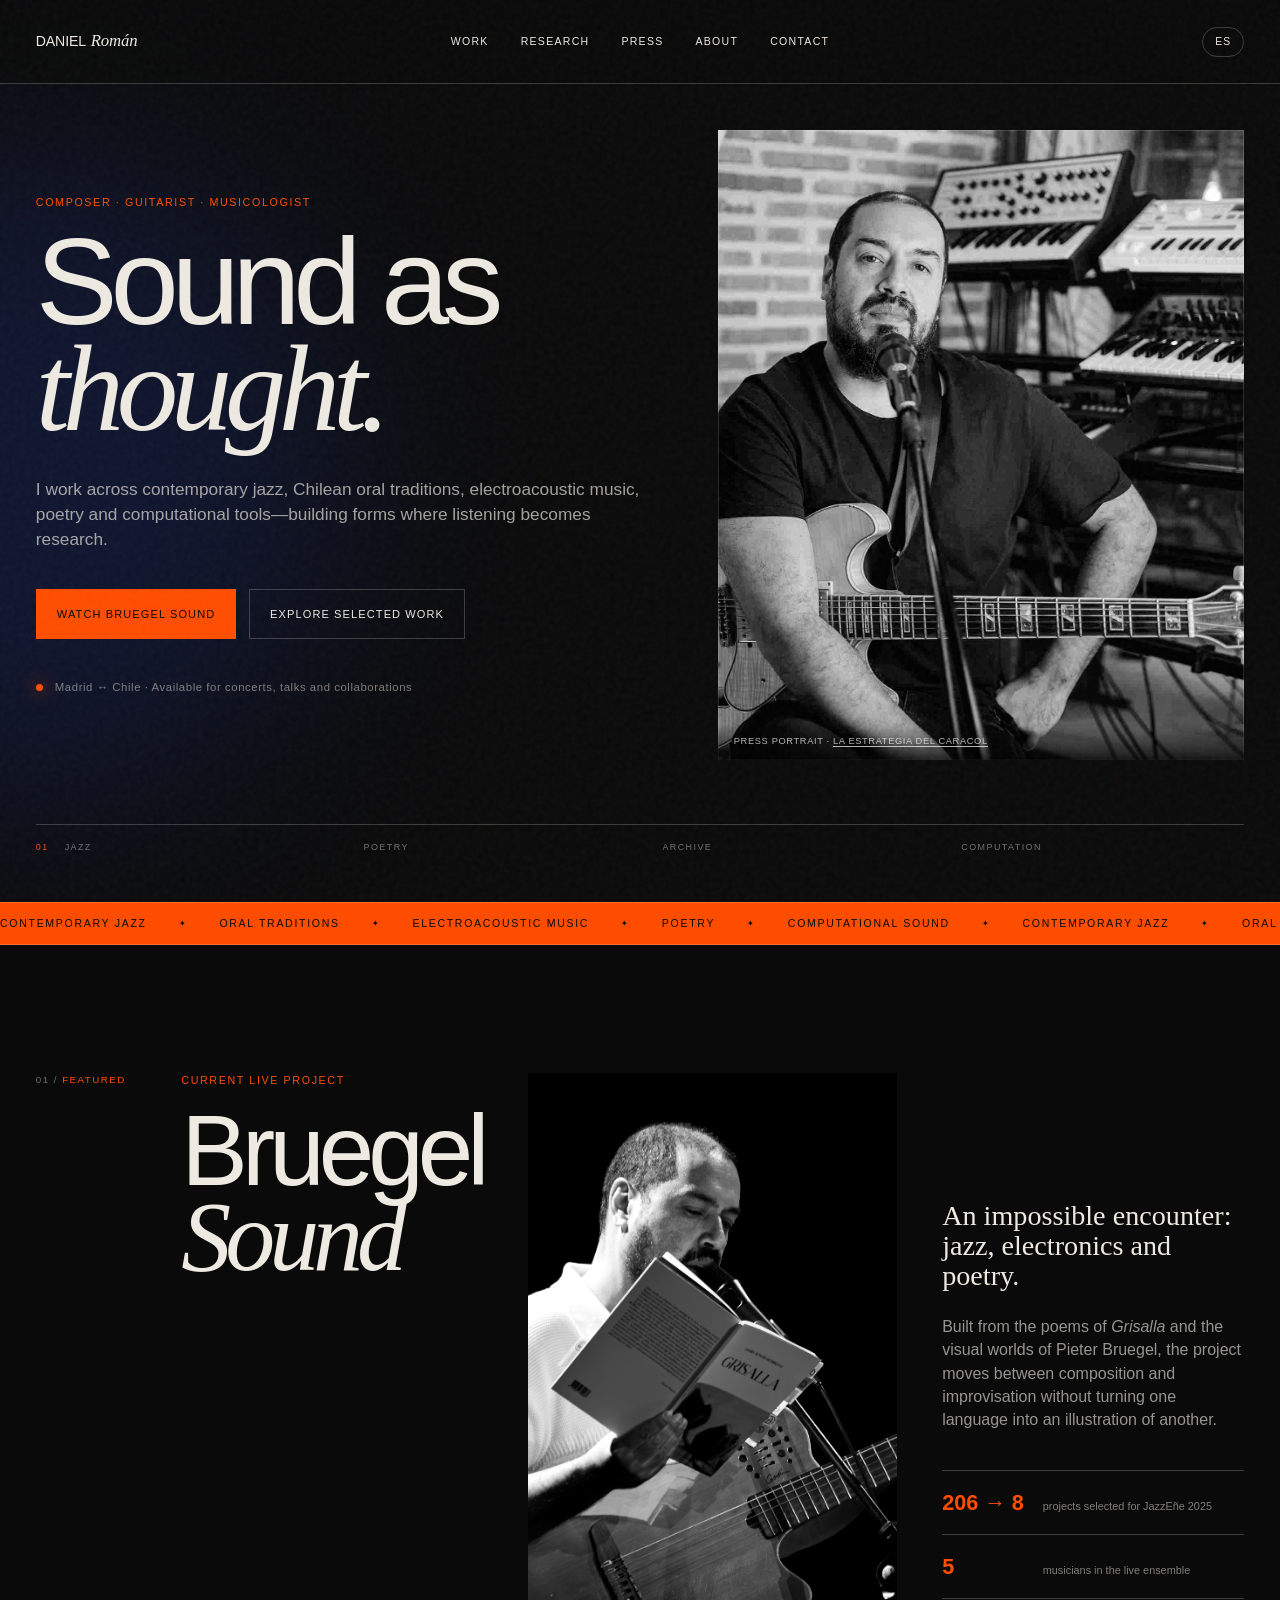
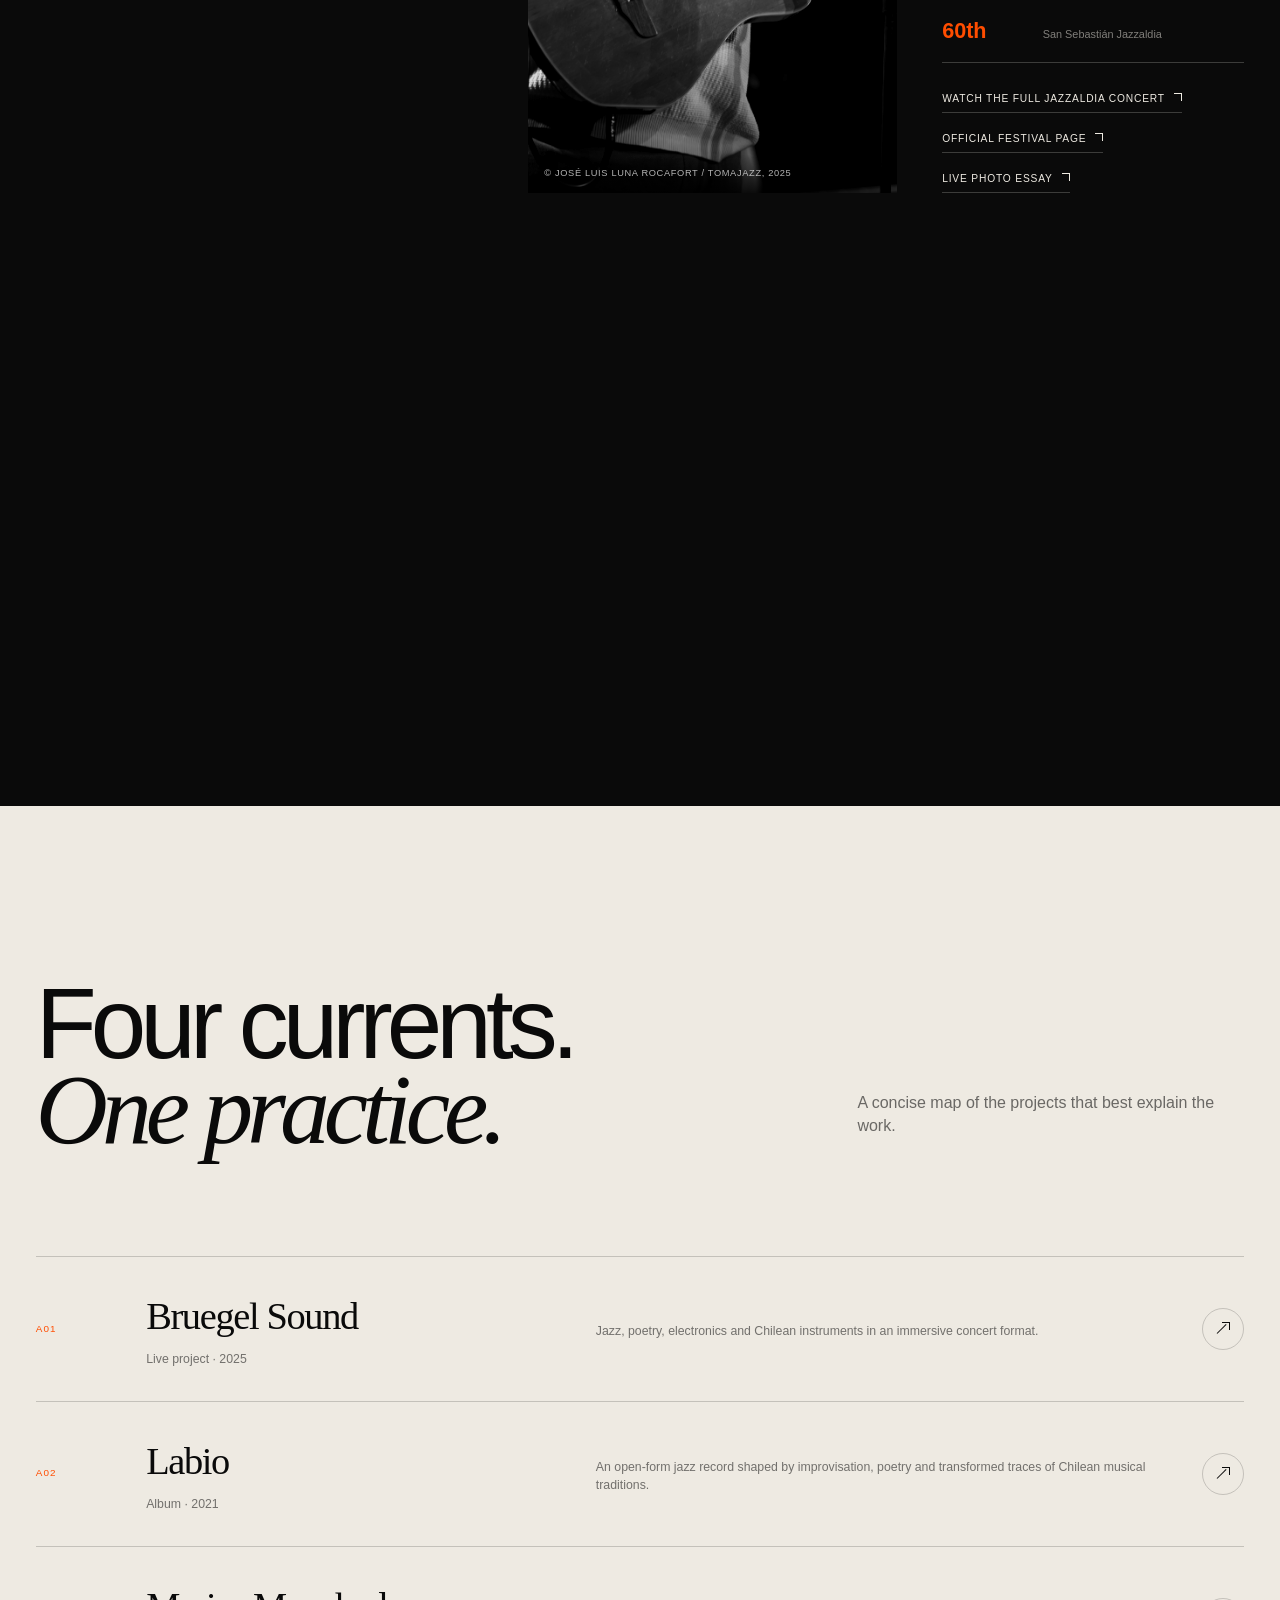
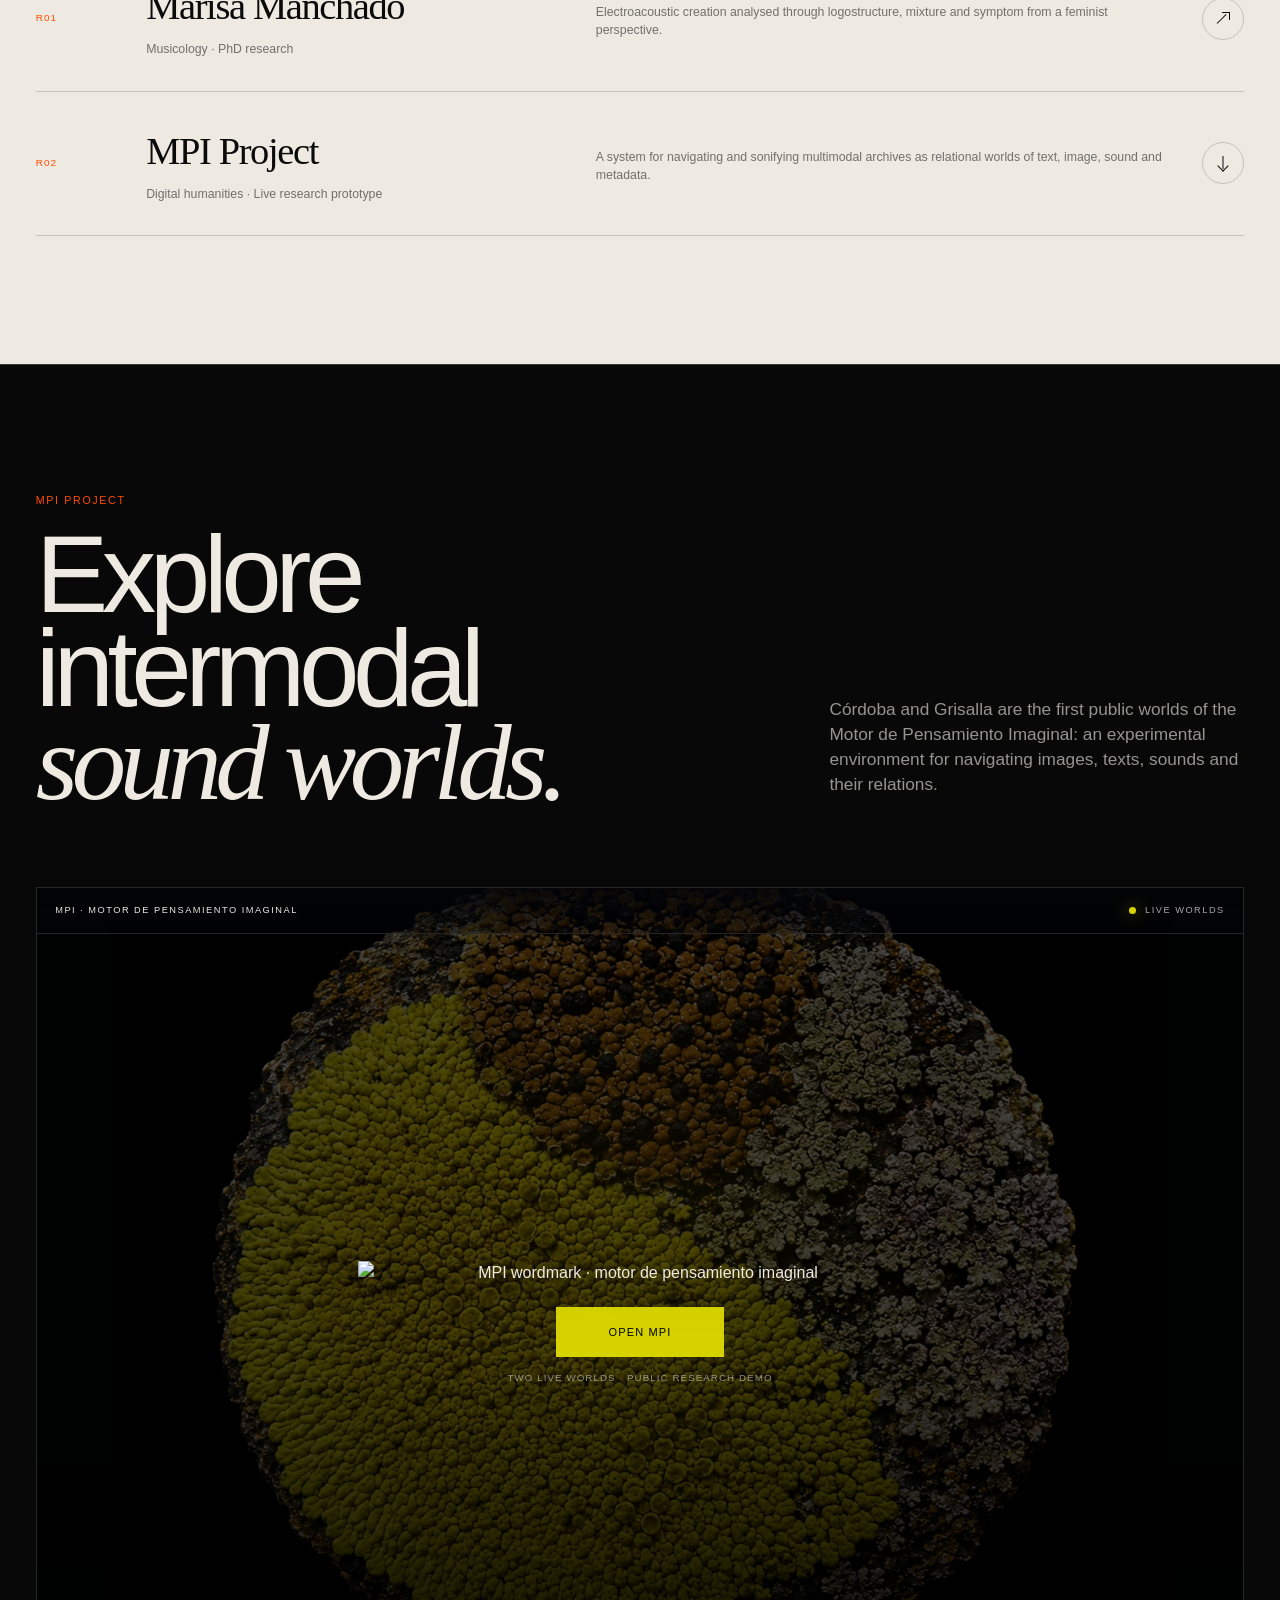
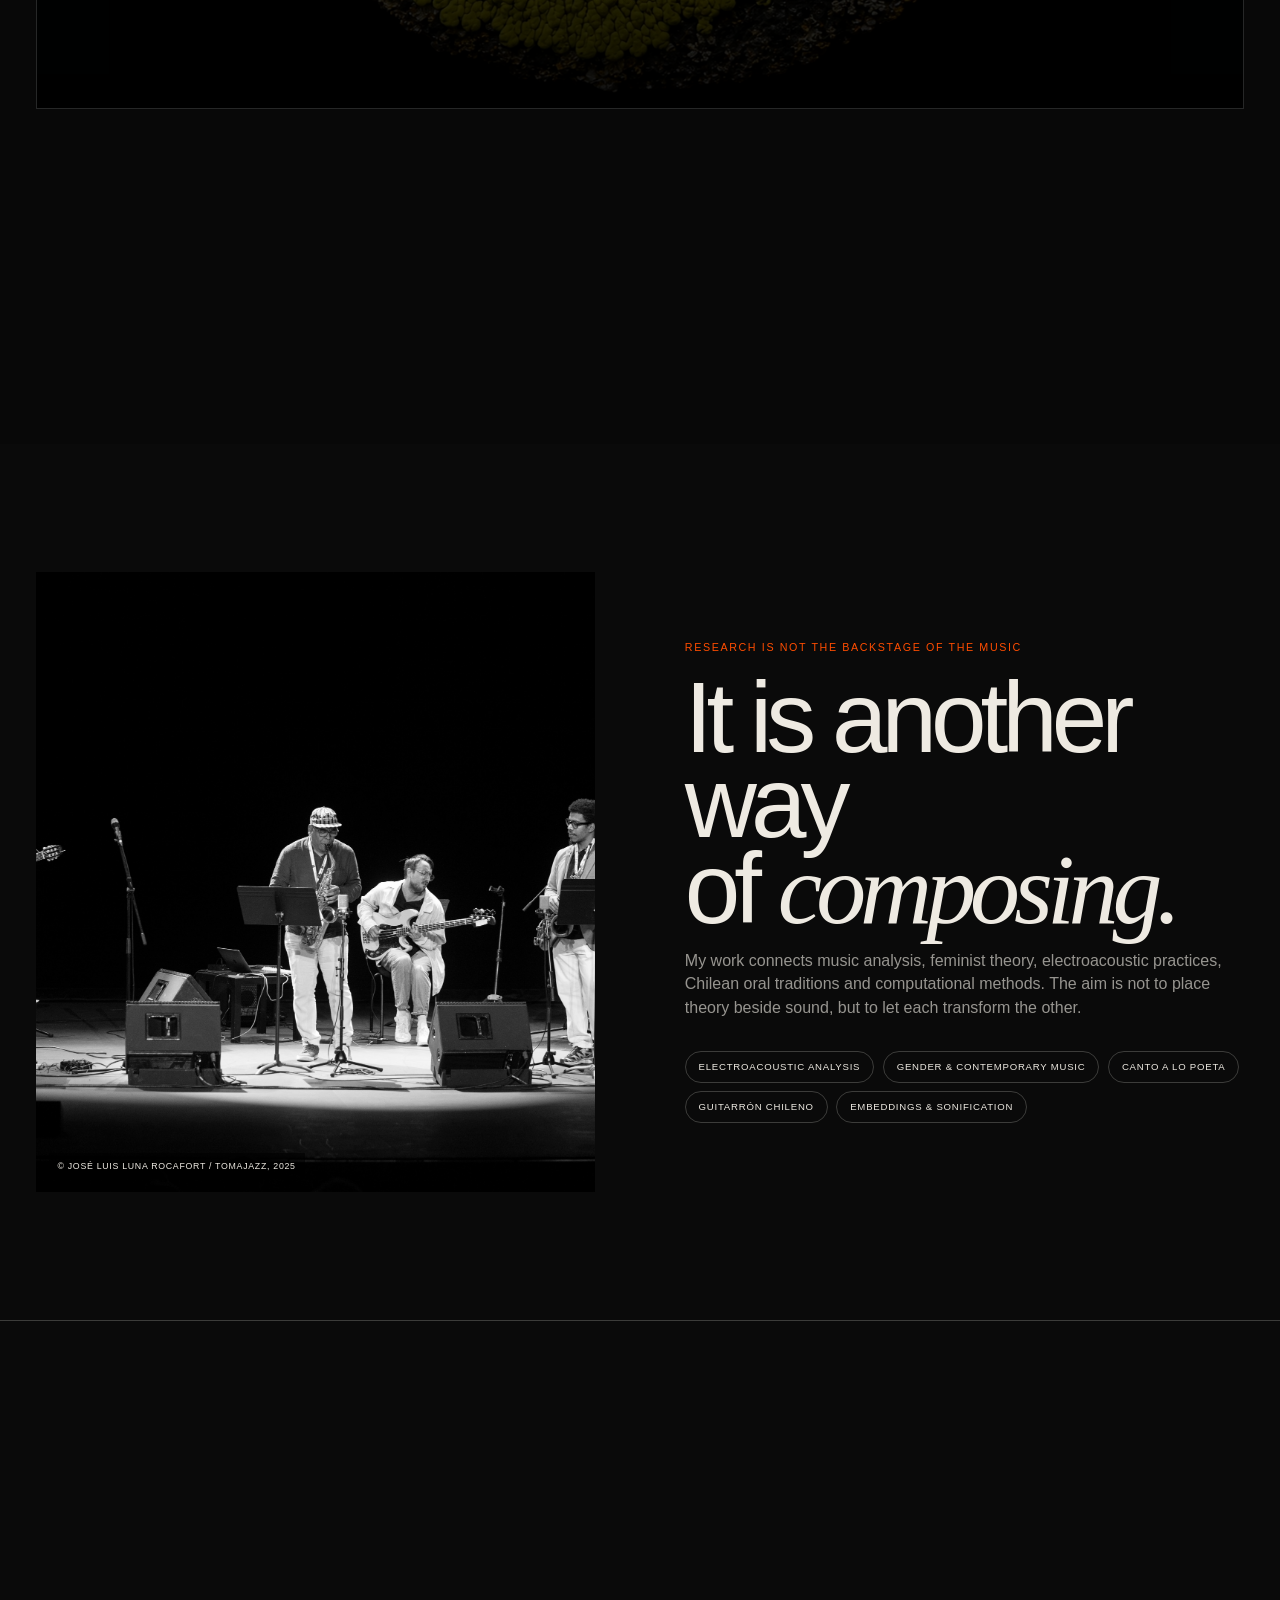
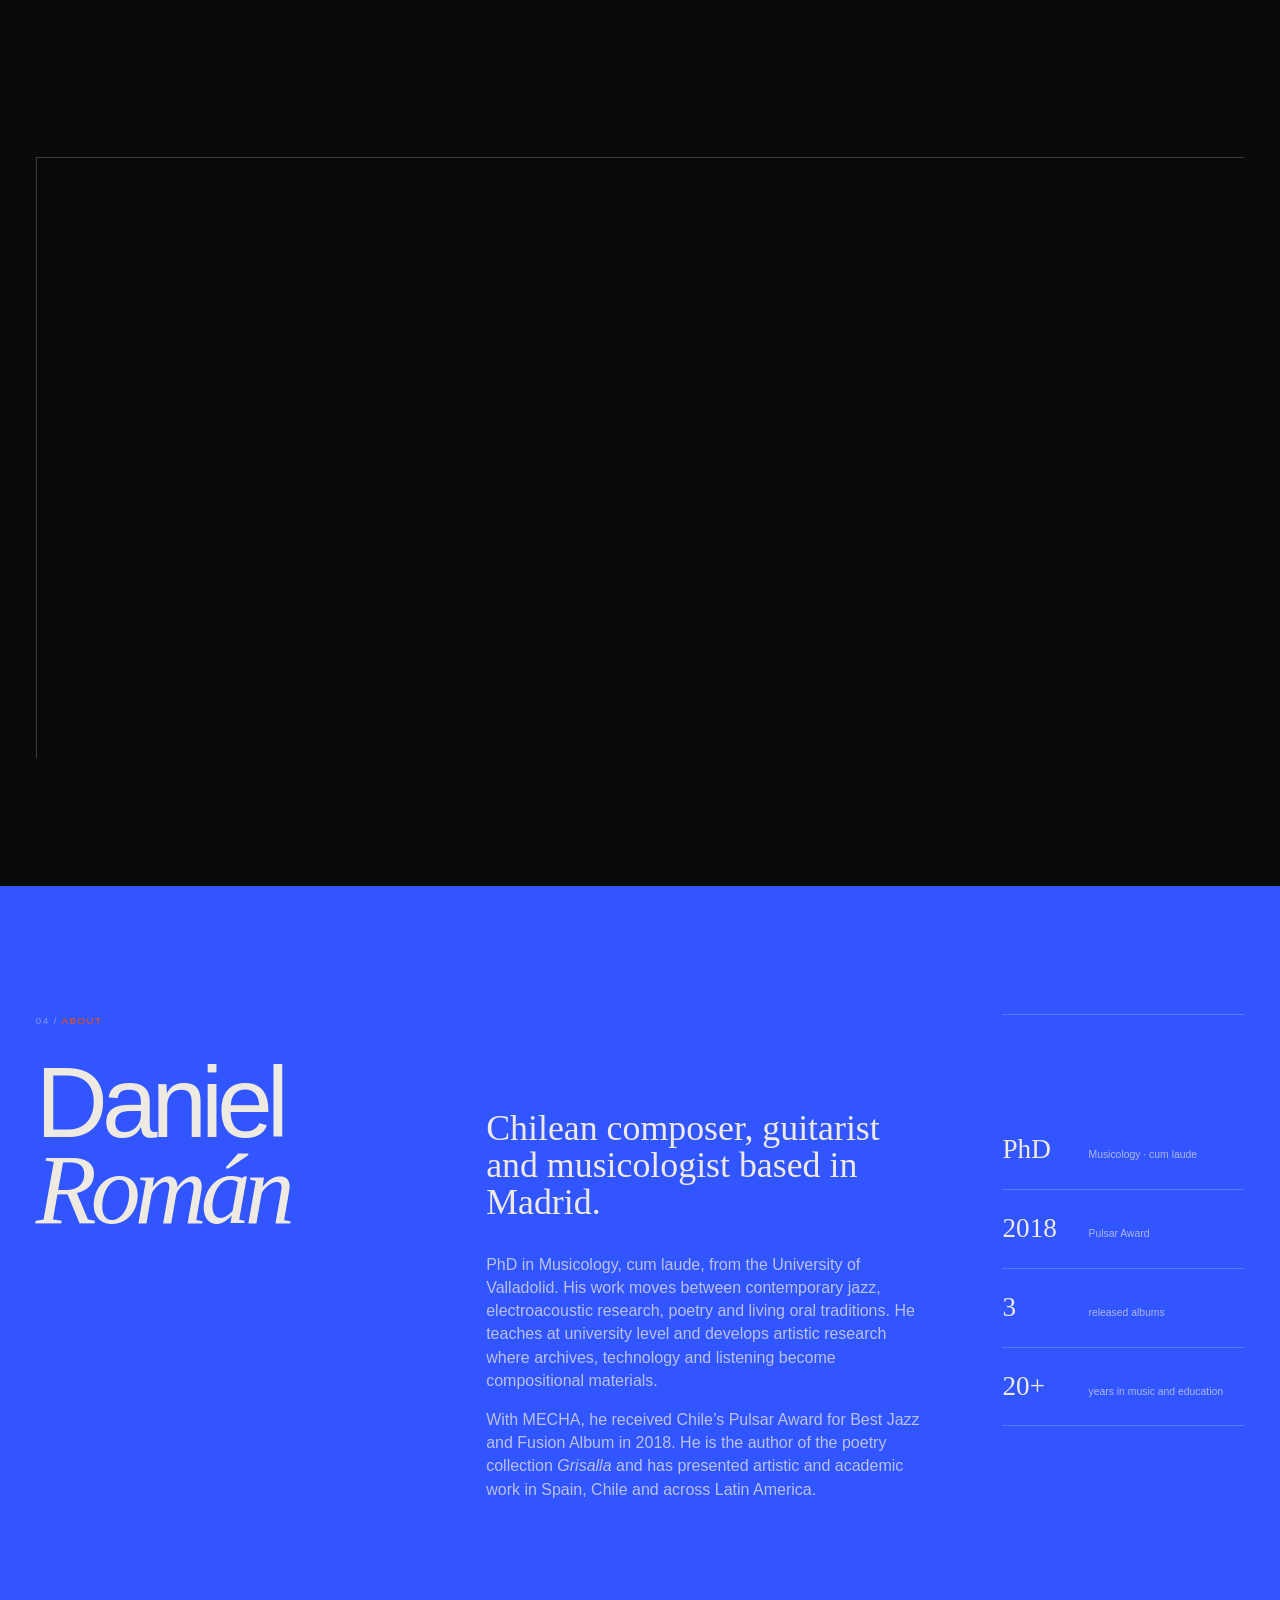
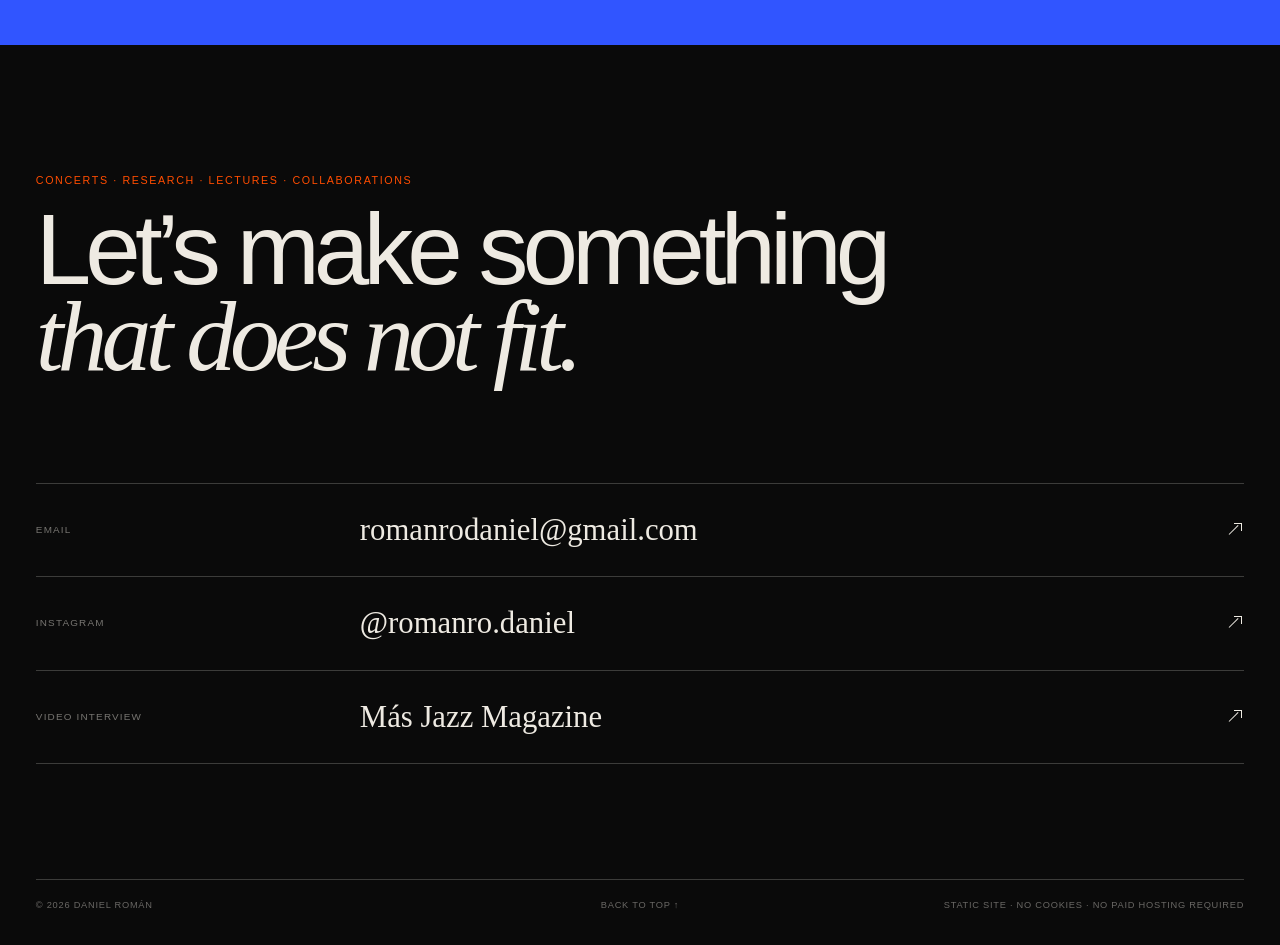
==== commit ee11b4f1: "Add files via upload" ====
--- a/index.html
+++ b/index.html
@@ -12,7 +12,7 @@
   <meta property="og:image" content="https://romanrodaniel.com/assets/daniel-portrait.jpg">
   <title>Daniel Román — Sound as thought</title>
   <link rel="icon" href="assets/favicon.svg" type="image/svg+xml">
-  <link rel="stylesheet" href="styles.css?v=20260804-mpi-portal">
+  <link rel="stylesheet" href="styles.css?v=20260804-mpi-portal-a">
   <script type="application/ld+json">
   {
     "@context": "https://schema.org",
@@ -181,7 +181,7 @@
         </div>
 
         <div class="mpi-portal-content">
-          <img class="mpi-portal-logo" src="assets/mpi-logo-oficial.webp" alt="MPI · Motor de Pensamiento Imaginal" loading="lazy" decoding="async">
+          <img class="mpi-portal-wordmark" src="assets/mpi-wordmark.png" alt="MPI wordmark · motor de pensamiento imaginal" loading="lazy" decoding="async">
           <div class="mpi-portal-action">
             <button class="button button-solid mpi-open-button" id="openMpiPortal" type="button" data-key="openMpi" aria-haspopup="dialog" aria-controls="mpiWorldOverlay" aria-expanded="false">Open MPI</button>
             <span data-key="integrationStatus">Two live worlds · public research demo</span>
@@ -320,6 +320,6 @@
     </section>
   </main>
 
-  <script src="script.js?v=20260804-mpi-portal"></script>
+  <script src="script.js?v=20260804-mpi-portal-a"></script>
 </body>
 </html>
--- a/styles.css
+++ b/styles.css
@@ -449,3 +449,373 @@
     font-size: clamp(1.85rem, 9.5vw, 2.8rem);
   }
 }
+
+/* MPI · portal orgánico de acceso a mundos */
+:root {
+  --mpi-accent: #d7d300;
+  --mpi-warm: #a56a23;
+  --mpi-panel: rgba(7, 8, 8, .96);
+}
+
+.mpi-portal {
+  isolation: isolate;
+  display: grid;
+  place-items: center;
+  min-height: min(72vw, 820px);
+  background: #020303;
+}
+
+.mpi-portal::after {
+  z-index: 1;
+  background:
+    linear-gradient(180deg, rgba(0, 0, 0, .08) 8%, rgba(0, 0, 0, .18) 58%, rgba(0, 0, 0, .72) 100%),
+    radial-gradient(circle at 50% 46%, rgba(213, 209, 0, .035), transparent 48%);
+}
+
+.mpi-portal-visual {
+  position: absolute;
+  z-index: 0;
+  inset: 0;
+  overflow: hidden;
+  background: #020303;
+}
+
+.mpi-portal-lichen {
+  position: absolute;
+  left: 50%;
+  top: 46%;
+  width: min(1040px, 82vw);
+  max-width: none;
+  transform: translate(-50%, -50%) scale(1.02);
+  transform-origin: 52% 48%;
+  opacity: .42;
+  filter: saturate(.96) contrast(1.05) brightness(.82);
+  animation: mpi-lichen-breath 18s cubic-bezier(.42, 0, .28, 1) infinite alternate;
+  will-change: transform, opacity;
+}
+
+.mpi-portal-aura {
+  position: absolute;
+  inset: 8%;
+  border-radius: 50%;
+  background:
+    radial-gradient(circle at 40% 60%, rgba(213, 209, 0, .09), transparent 36%),
+    radial-gradient(circle at 56% 30%, rgba(165, 106, 35, .08), transparent 31%);
+  filter: blur(54px);
+  opacity: .55;
+  animation: mpi-aura-drift 22s ease-in-out infinite alternate;
+}
+
+.mpi-portal .mpi-live i {
+  background: var(--mpi-accent);
+  box-shadow: 0 0 16px rgba(215, 211, 0, .72);
+}
+
+.mpi-portal-content {
+  position: relative;
+  z-index: 3;
+  width: min(100%, 980px);
+  min-height: inherit;
+  display: flex;
+  flex-direction: column;
+  align-items: center;
+  justify-content: center;
+  padding: clamp(5.5rem, 9vw, 8rem) clamp(1.4rem, 5vw, 4rem) clamp(3rem, 5vw, 4.8rem);
+  text-align: center;
+}
+
+.mpi-portal-wordmark {
+  width: clamp(300px, 44vw, 620px);
+  max-width: 88%;
+  height: auto;
+  object-fit: contain;
+  filter: drop-shadow(0 18px 32px rgba(0, 0, 0, .34));
+  animation: mpi-logo-breath 15s ease-in-out infinite alternate;
+}
+
+.mpi-portal-action {
+  display: grid;
+  justify-items: center;
+  gap: .9rem;
+  margin-top: clamp(1rem, 1.8vw, 1.7rem);
+}
+
+.mpi-open-button {
+  min-width: 168px;
+  border-color: var(--mpi-accent);
+  background: var(--mpi-accent);
+  color: #050606;
+}
+
+.mpi-open-button:hover,
+.mpi-open-button:focus-visible {
+  border-color: #f2f0a8;
+  background: #f2f0a8;
+  color: #050606;
+}
+
+.mpi-portal-action > span {
+  color: rgba(238, 234, 226, .58);
+  font-size: .61rem;
+  letter-spacing: .11em;
+  text-transform: uppercase;
+}
+
+@keyframes mpi-lichen-breath {
+  0% {
+    transform: translate(-50%, -50%) scale(1.01) rotate(-.18deg);
+    opacity: .39;
+  }
+  55% {
+    transform: translate(-49.7%, -50.3%) scale(1.045) rotate(.12deg);
+    opacity: .46;
+  }
+  100% {
+    transform: translate(-50.2%, -49.7%) scale(1.075) rotate(.28deg);
+    opacity: .41;
+  }
+}
+
+@keyframes mpi-logo-breath {
+  from { transform: translateY(0) scale(1); }
+  to { transform: translateY(-5px) scale(1.012); }
+}
+
+@keyframes mpi-aura-drift {
+  from { transform: translate3d(-1.5%, 1%, 0) scale(.96); opacity: .42; }
+  to { transform: translate3d(1.5%, -1%, 0) scale(1.05); opacity: .62; }
+}
+
+body.mpi-overlay-open {
+  overflow: hidden;
+}
+
+.mpi-world-overlay[hidden] {
+  display: none;
+}
+
+.mpi-world-overlay {
+  position: fixed;
+  z-index: 320;
+  inset: 0;
+  display: grid;
+  place-items: center;
+  padding: clamp(1rem, 4vw, 3rem);
+  opacity: 0;
+  transition: opacity .24s ease;
+}
+
+.mpi-world-overlay.is-open {
+  opacity: 1;
+}
+
+.mpi-world-backdrop {
+  position: absolute;
+  inset: 0;
+  width: 100%;
+  height: 100%;
+  border: 0;
+  background: rgba(1, 2, 2, .82);
+  backdrop-filter: blur(15px);
+  cursor: default;
+}
+
+.mpi-world-panel {
+  position: relative;
+  z-index: 1;
+  width: min(820px, 100%);
+  max-height: min(760px, calc(100svh - 2rem));
+  overflow: auto;
+  padding: clamp(2rem, 5vw, 4.5rem);
+  border: 1px solid rgba(238, 234, 226, .18);
+  background:
+    radial-gradient(circle at 12% 5%, rgba(215, 211, 0, .055), transparent 28%),
+    var(--mpi-panel);
+  box-shadow: 0 34px 120px rgba(0, 0, 0, .72);
+  transform: translateY(14px) scale(.985);
+  transition: transform .28s cubic-bezier(.2, .7, .2, 1);
+}
+
+.mpi-world-overlay.is-open .mpi-world-panel {
+  transform: translateY(0) scale(1);
+}
+
+.mpi-world-close {
+  position: absolute;
+  top: 1rem;
+  right: 1rem;
+  width: 42px;
+  height: 42px;
+  display: grid;
+  place-items: center;
+  border: 1px solid rgba(238, 234, 226, .2);
+  border-radius: 50%;
+  background: transparent;
+  color: var(--paper);
+  cursor: pointer;
+  font-size: 1.45rem;
+  line-height: 1;
+}
+
+.mpi-world-close:hover,
+.mpi-world-close:focus-visible {
+  border-color: var(--mpi-accent);
+  color: var(--mpi-accent);
+}
+
+.mpi-world-panel > .kicker {
+  color: var(--mpi-accent);
+}
+
+.mpi-world-panel h3 {
+  max-width: 640px;
+  margin: 0;
+  font-family: var(--serif);
+  font-size: clamp(3rem, 7vw, 6.6rem);
+  font-weight: 400;
+  letter-spacing: -.055em;
+  line-height: .9;
+}
+
+.mpi-world-intro {
+  max-width: 540px;
+  margin: 1.5rem 0 0;
+  color: rgba(238, 234, 226, .6);
+}
+
+.mpi-world-options {
+  display: grid;
+  grid-template-columns: repeat(2, minmax(0, 1fr));
+  margin-top: clamp(2.3rem, 5vw, 4.2rem);
+  border-top: 1px solid rgba(238, 234, 226, .17);
+}
+
+.mpi-world-option {
+  position: relative;
+  min-height: 210px;
+  display: grid;
+  grid-template-columns: 1fr auto;
+  grid-template-rows: auto 1fr auto;
+  gap: .85rem;
+  align-content: start;
+  padding: clamp(1.4rem, 3vw, 2.2rem);
+  border-bottom: 1px solid rgba(238, 234, 226, .17);
+  transition: background .25s ease, color .25s ease;
+}
+
+.mpi-world-option:first-child {
+  border-right: 1px solid rgba(238, 234, 226, .17);
+}
+
+.mpi-world-option > span {
+  color: var(--mpi-accent);
+  font-size: .58rem;
+  letter-spacing: .14em;
+}
+
+.mpi-world-option > strong {
+  grid-column: 1 / -1;
+  align-self: end;
+  font-family: var(--serif);
+  font-size: clamp(2.25rem, 5vw, 4.2rem);
+  font-weight: 400;
+  letter-spacing: -.045em;
+}
+
+.mpi-world-option > small {
+  grid-column: 1;
+  color: rgba(238, 234, 226, .52);
+  font-size: .7rem;
+  line-height: 1.45;
+}
+
+.mpi-world-option > b {
+  grid-column: 2;
+  grid-row: 3;
+  align-self: center;
+}
+
+.mpi-world-option:hover,
+.mpi-world-option:focus-visible {
+  background: rgba(215, 211, 0, .07);
+}
+
+@media (max-width: 860px) {
+  .mpi-portal {
+    min-height: 76svh;
+  }
+
+  .mpi-portal-lichen {
+    width: min(1080px, 126vw);
+    top: 44%;
+    opacity: .26;
+  }
+
+  .mpi-portal-content {
+    min-height: 76svh;
+    justify-content: center;
+    padding-top: 5.5rem;
+  }
+
+  .mpi-portal-wordmark {
+    width: min(78vw, 520px);
+  }
+}
+
+@media (max-width: 620px) {
+  .mpi-portal {
+    min-height: 72svh;
+  }
+
+  .mpi-portal-content {
+    min-height: 72svh;
+    padding: 4.8rem 1rem 2rem;
+  }
+
+  .mpi-portal-wordmark {
+    width: min(92vw, 460px);
+  }
+
+  .mpi-portal-action {
+    width: 100%;
+    margin-top: .45rem;
+  }
+
+  .mpi-open-button {
+    width: min(100%, 260px);
+  }
+
+  .mpi-world-panel {
+    padding: 4rem 1.15rem 1.15rem;
+  }
+
+  .mpi-world-panel h3 {
+    font-size: clamp(2.9rem, 15vw, 4.6rem);
+  }
+
+  .mpi-world-options {
+    grid-template-columns: 1fr;
+  }
+
+  .mpi-world-option {
+    min-height: 165px;
+  }
+
+  .mpi-world-option:first-child {
+    border-right: 0;
+  }
+}
+
+@media (prefers-reduced-motion: reduce) {
+  .mpi-portal-lichen,
+  .mpi-portal-logo,
+  .mpi-portal-aura {
+    animation: none;
+  }
+
+  .mpi-world-overlay,
+  .mpi-world-panel {
+    transition: none;
+  }
+}
+
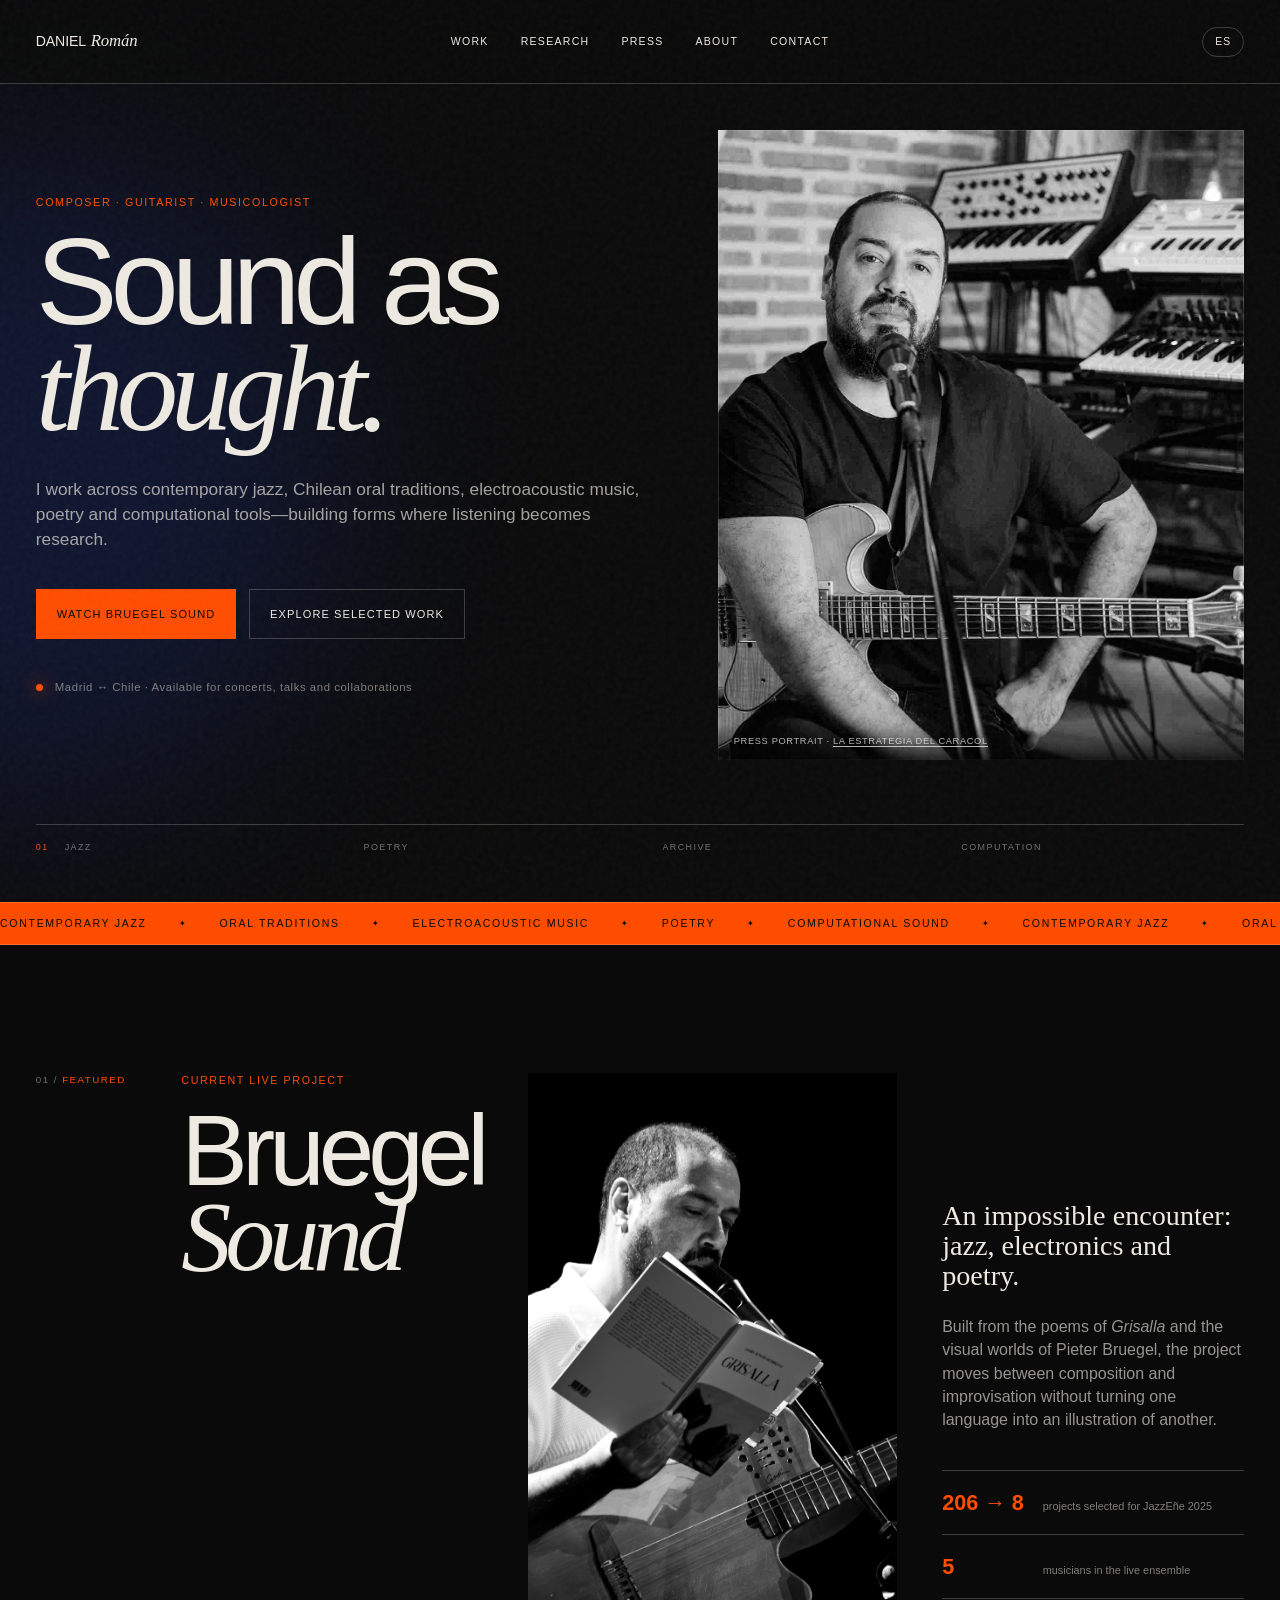
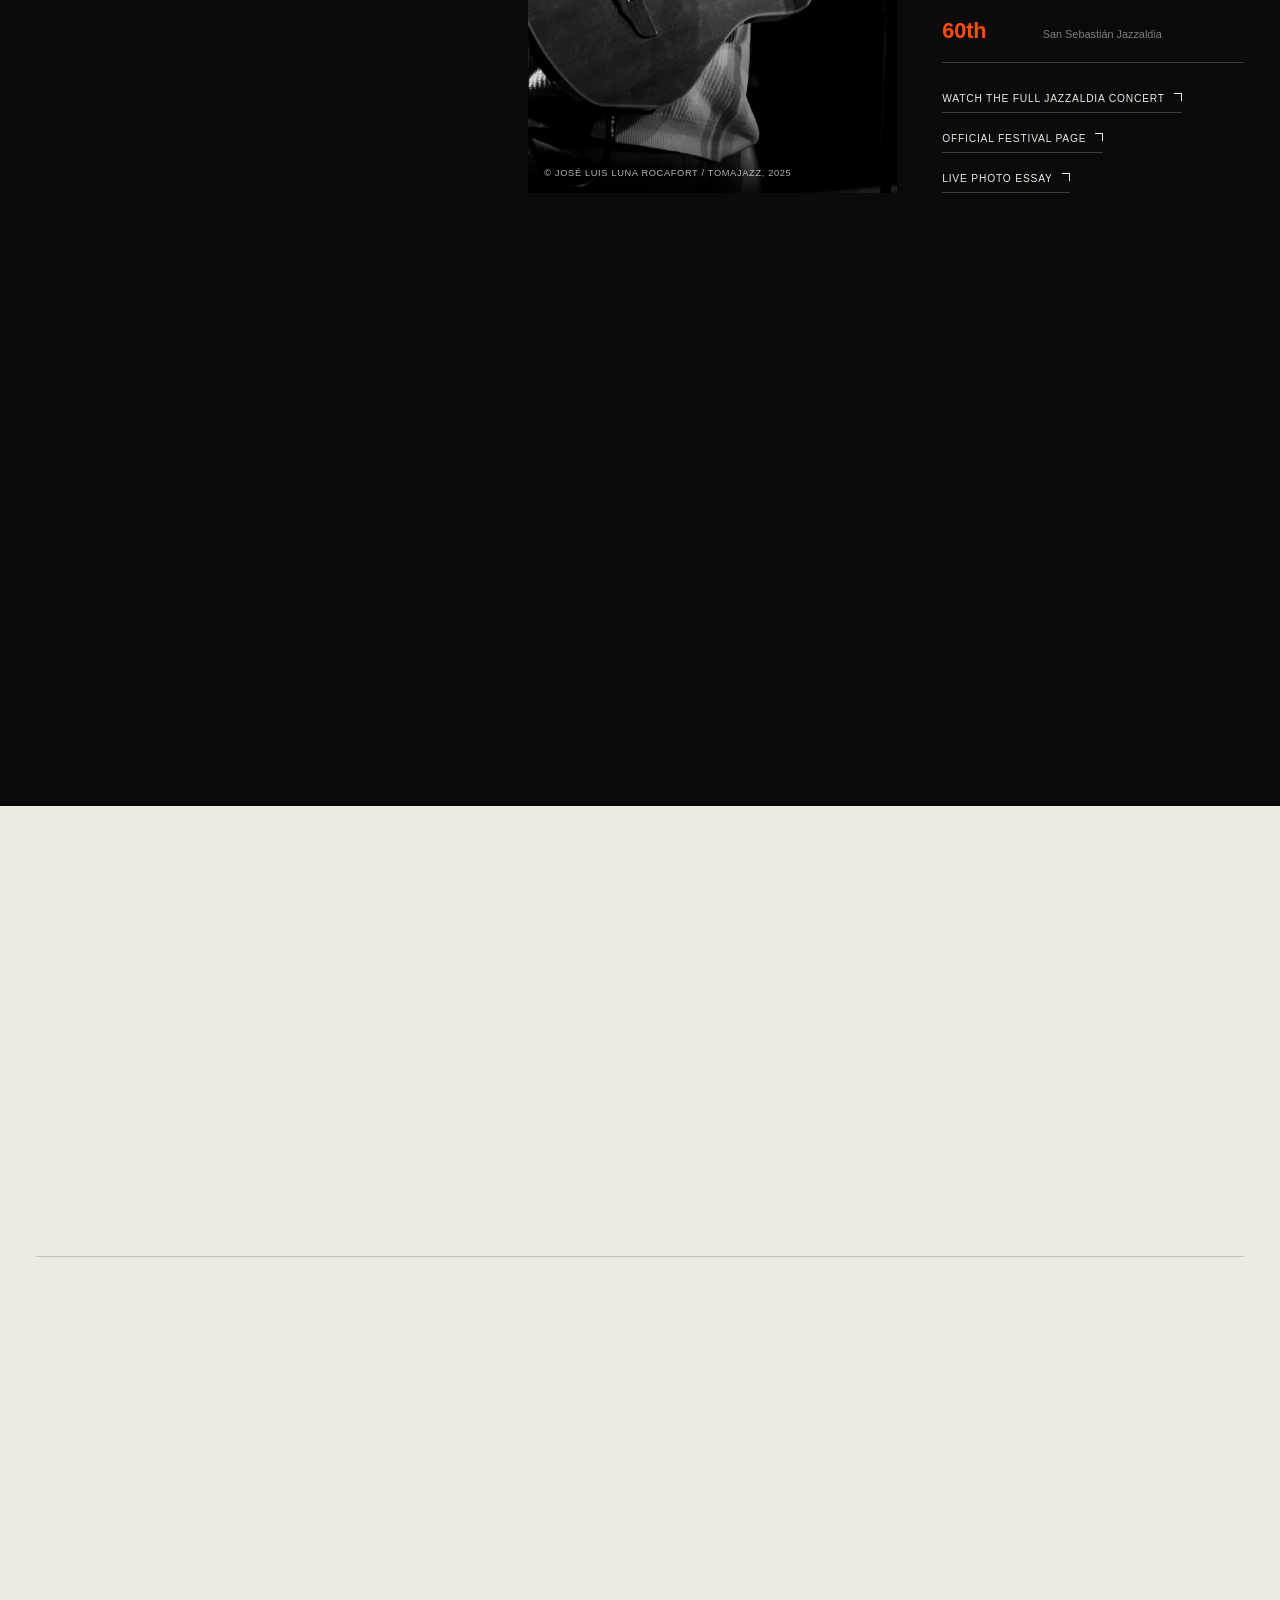
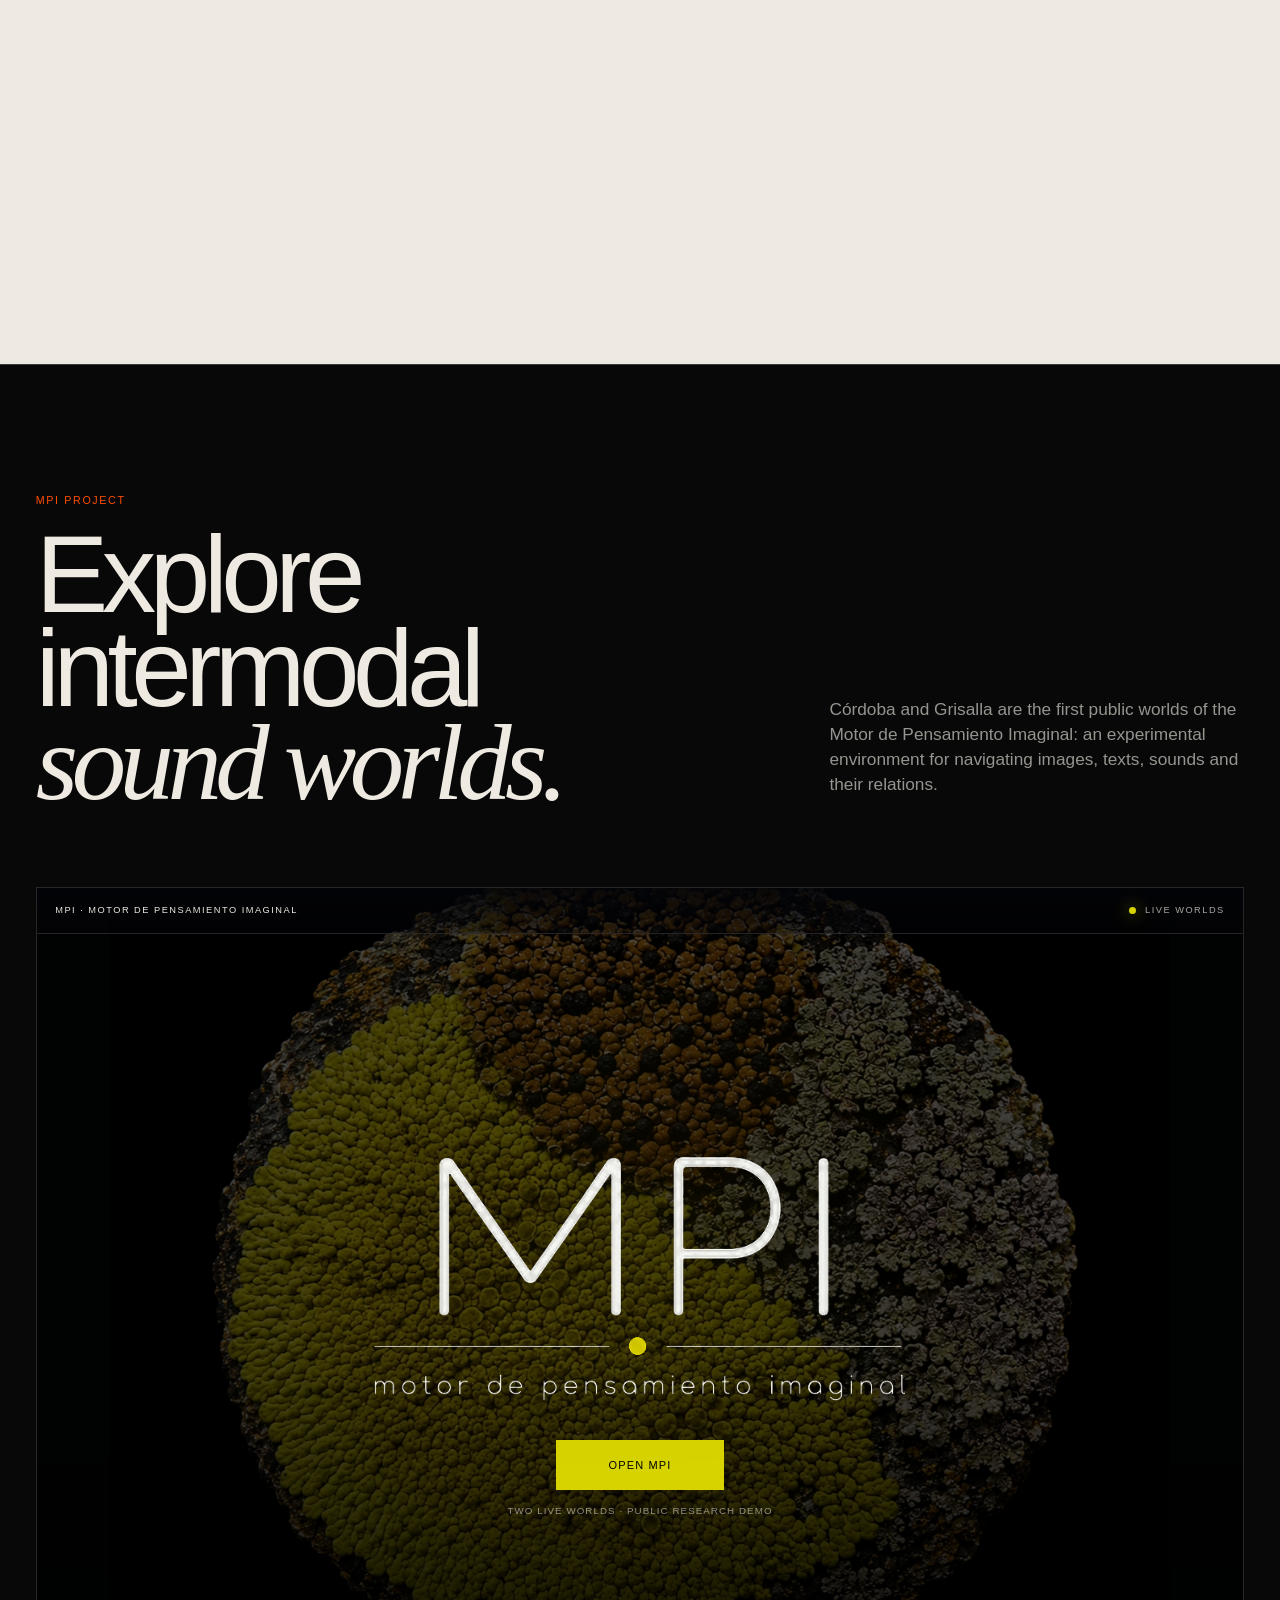
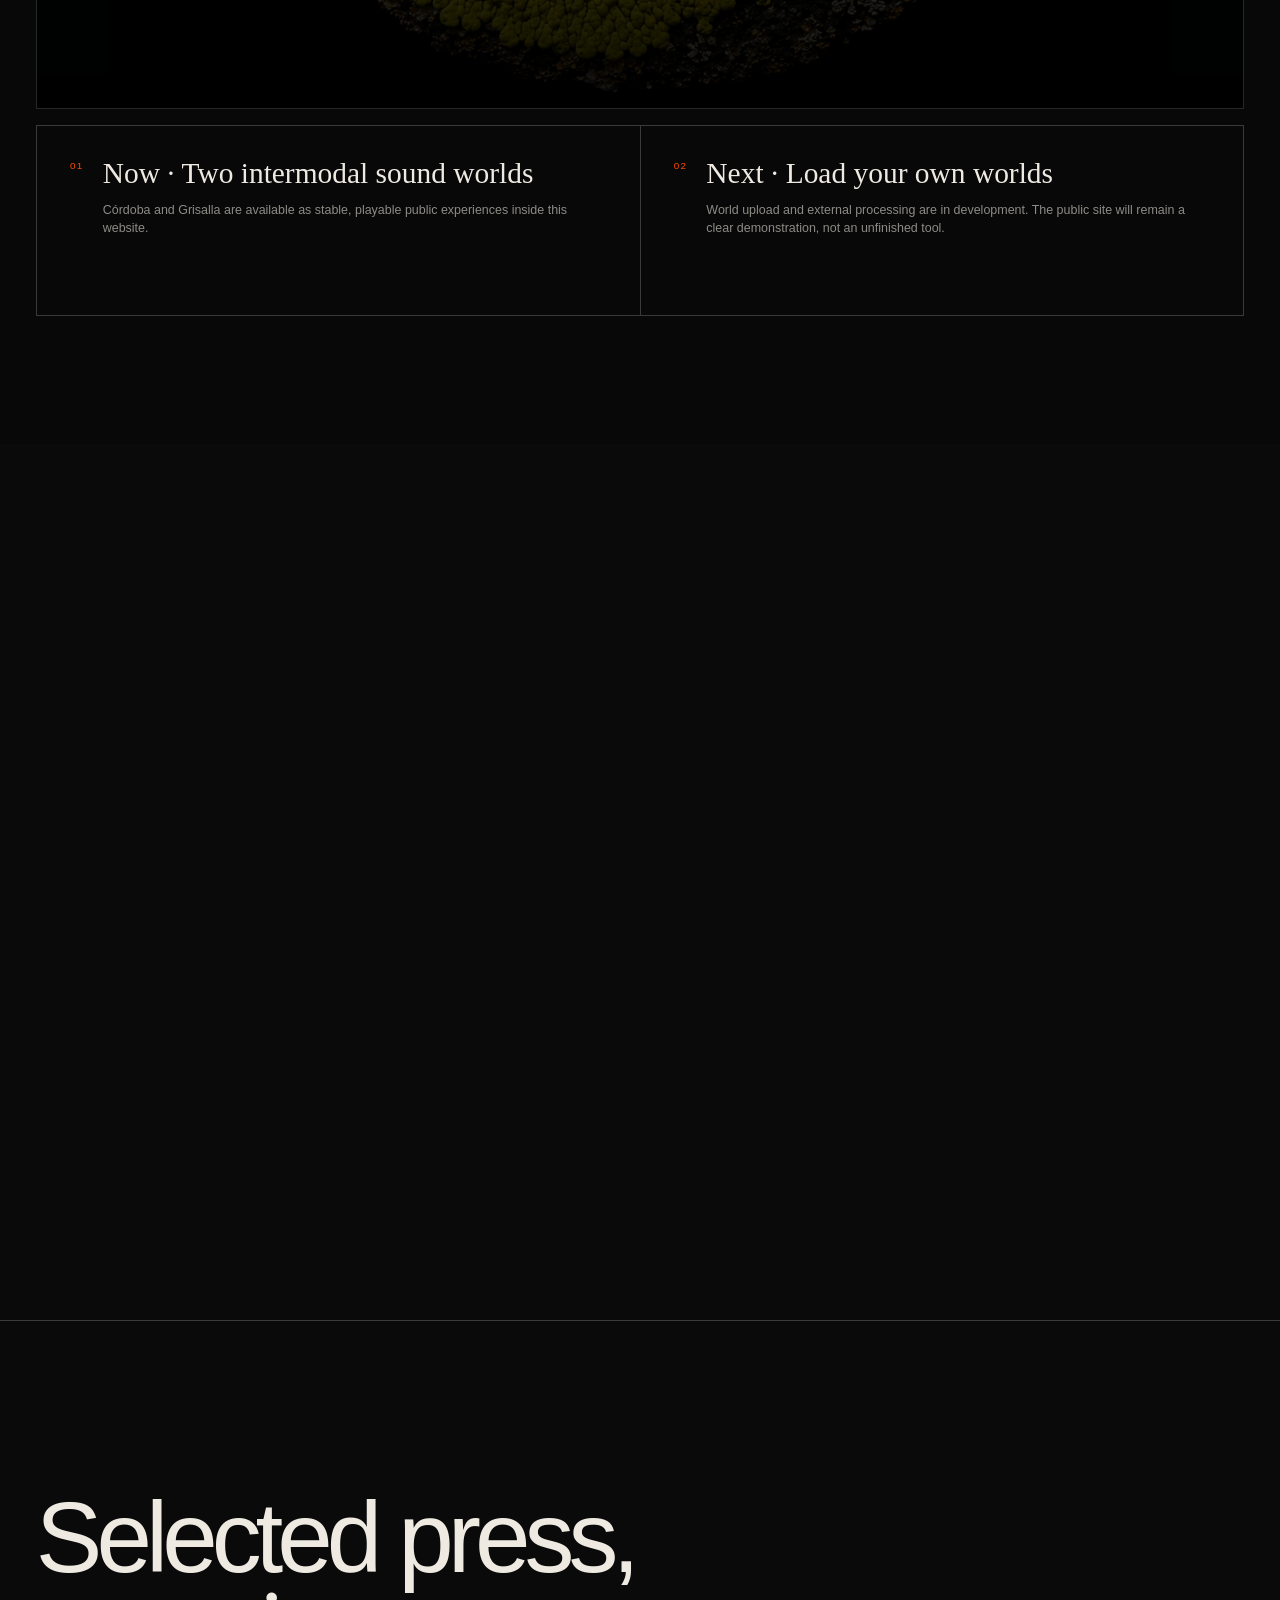
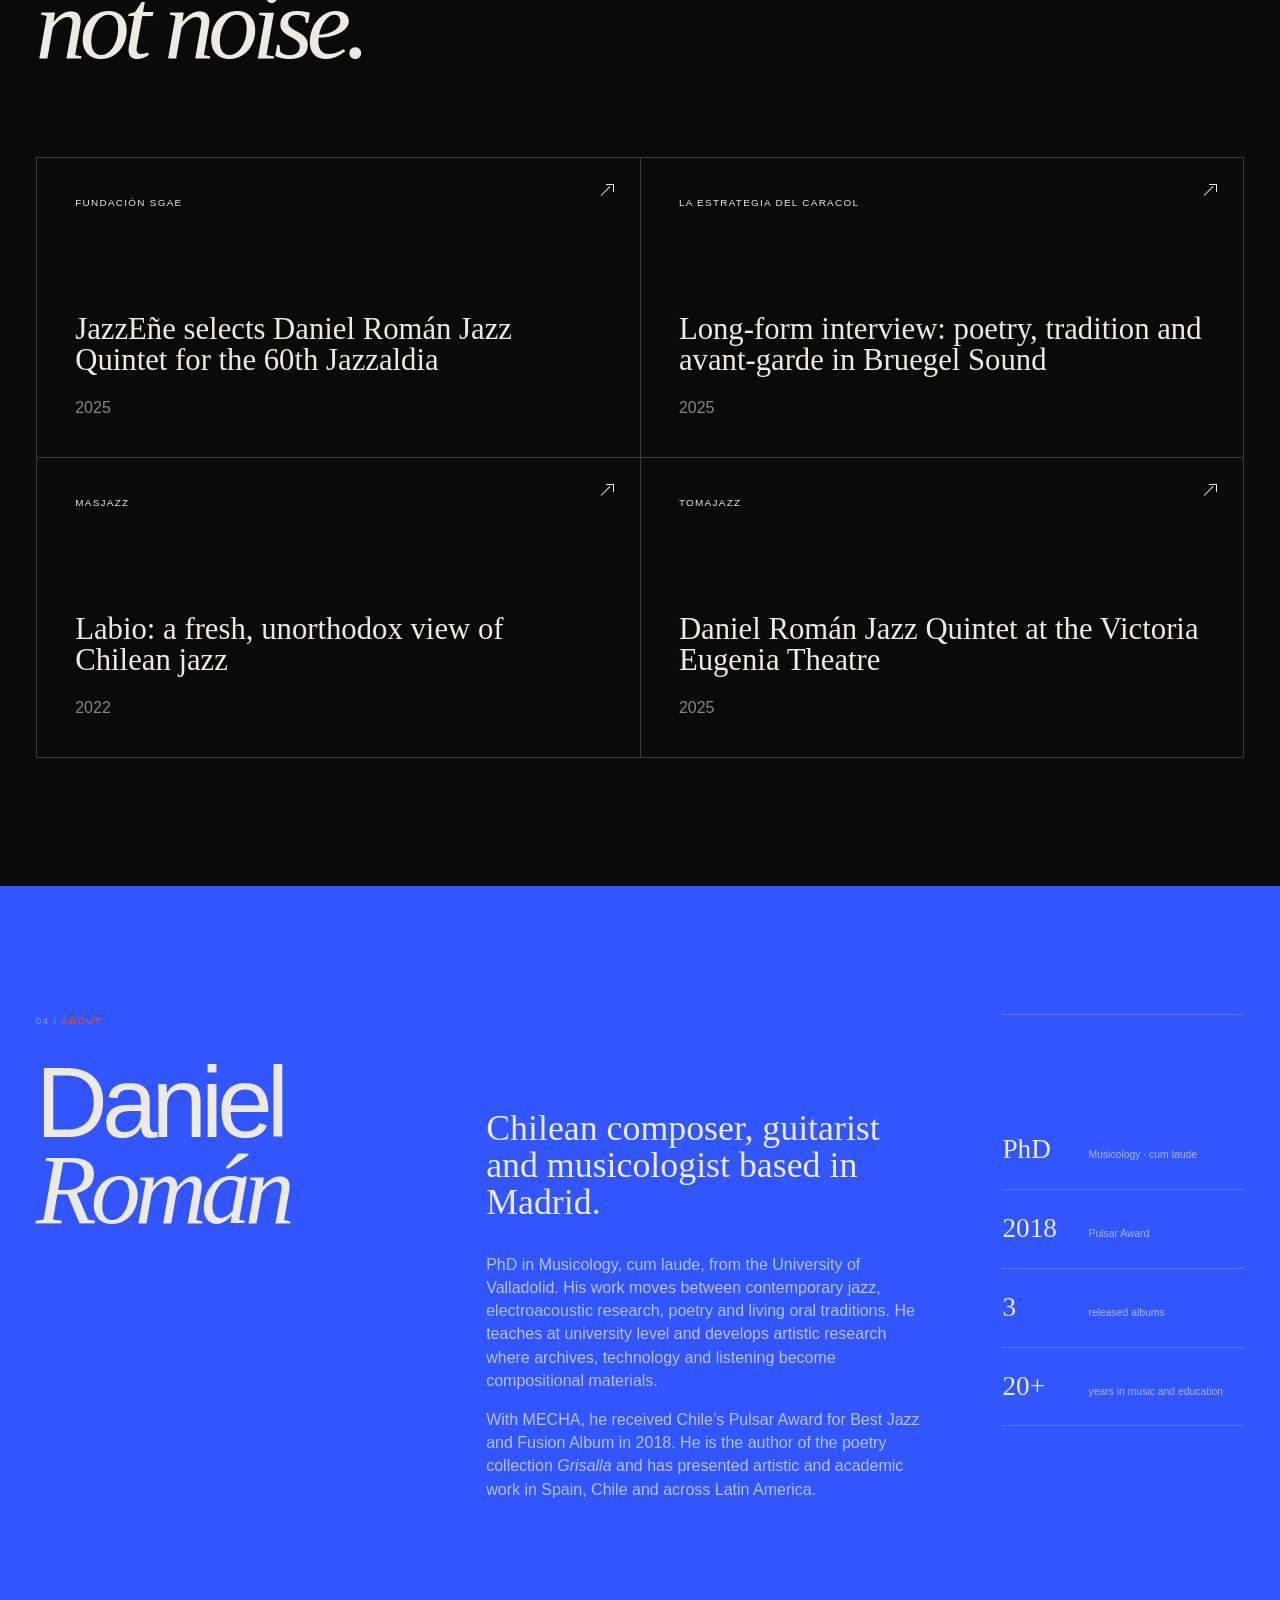
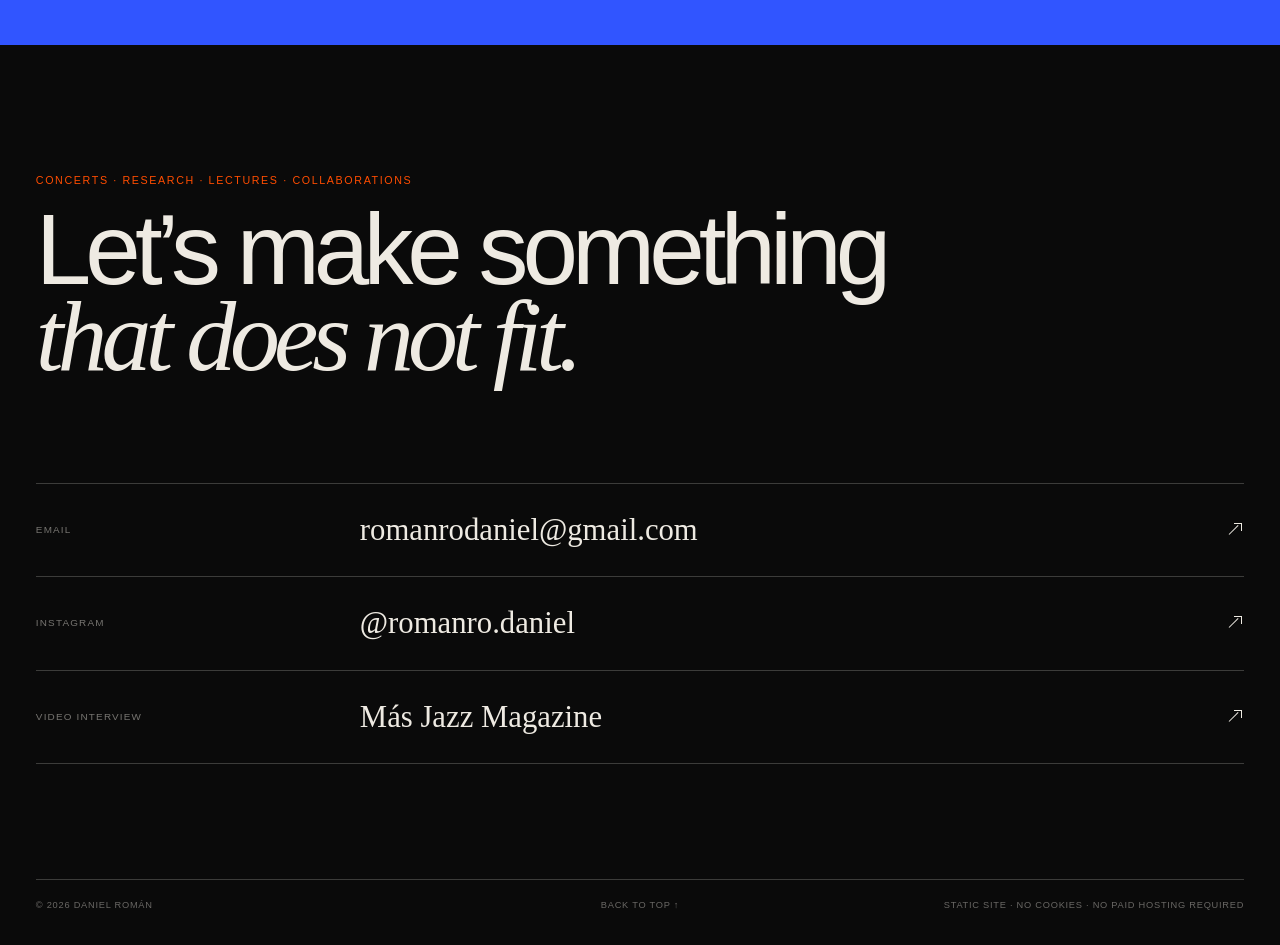
==== commit 6632713a: "Corregir enlace de Labio al concierto en YouTube." ====
--- a/index.html
+++ b/index.html
@@ -143,7 +143,7 @@
           <div class="project-code">A02</div>
           <div class="project-title"><h3>Labio</h3><p data-key="project2Type">Album · 2021</p></div>
           <p class="project-desc" data-key="project2Desc">An open-form jazz record shaped by improvisation, poetry and transformed traces of Chilean musical traditions.</p>
-          <a href="https://www.masjazzdigital.com/labio-primer-disco-de-daniel-roman-rodriguez-jazz-quartet-una-nueva-mirada-sobre-el-jazz-chileno/" target="_blank" rel="noopener" aria-label="Read about Labio"><span class="thin-arrow thin-arrow-ne" aria-hidden="true"></span></a>
+          <a href="https://www.youtube.com/live/g1RKGf6opds?is=ldSSvAq3kkYGawBW" target="_blank" rel="noopener" aria-label="Read about Labio"><span class="thin-arrow thin-arrow-ne" aria-hidden="true"></span></a>
         </article>
         <article class="project-row reveal" id="research">
           <div class="project-code">R01</div>
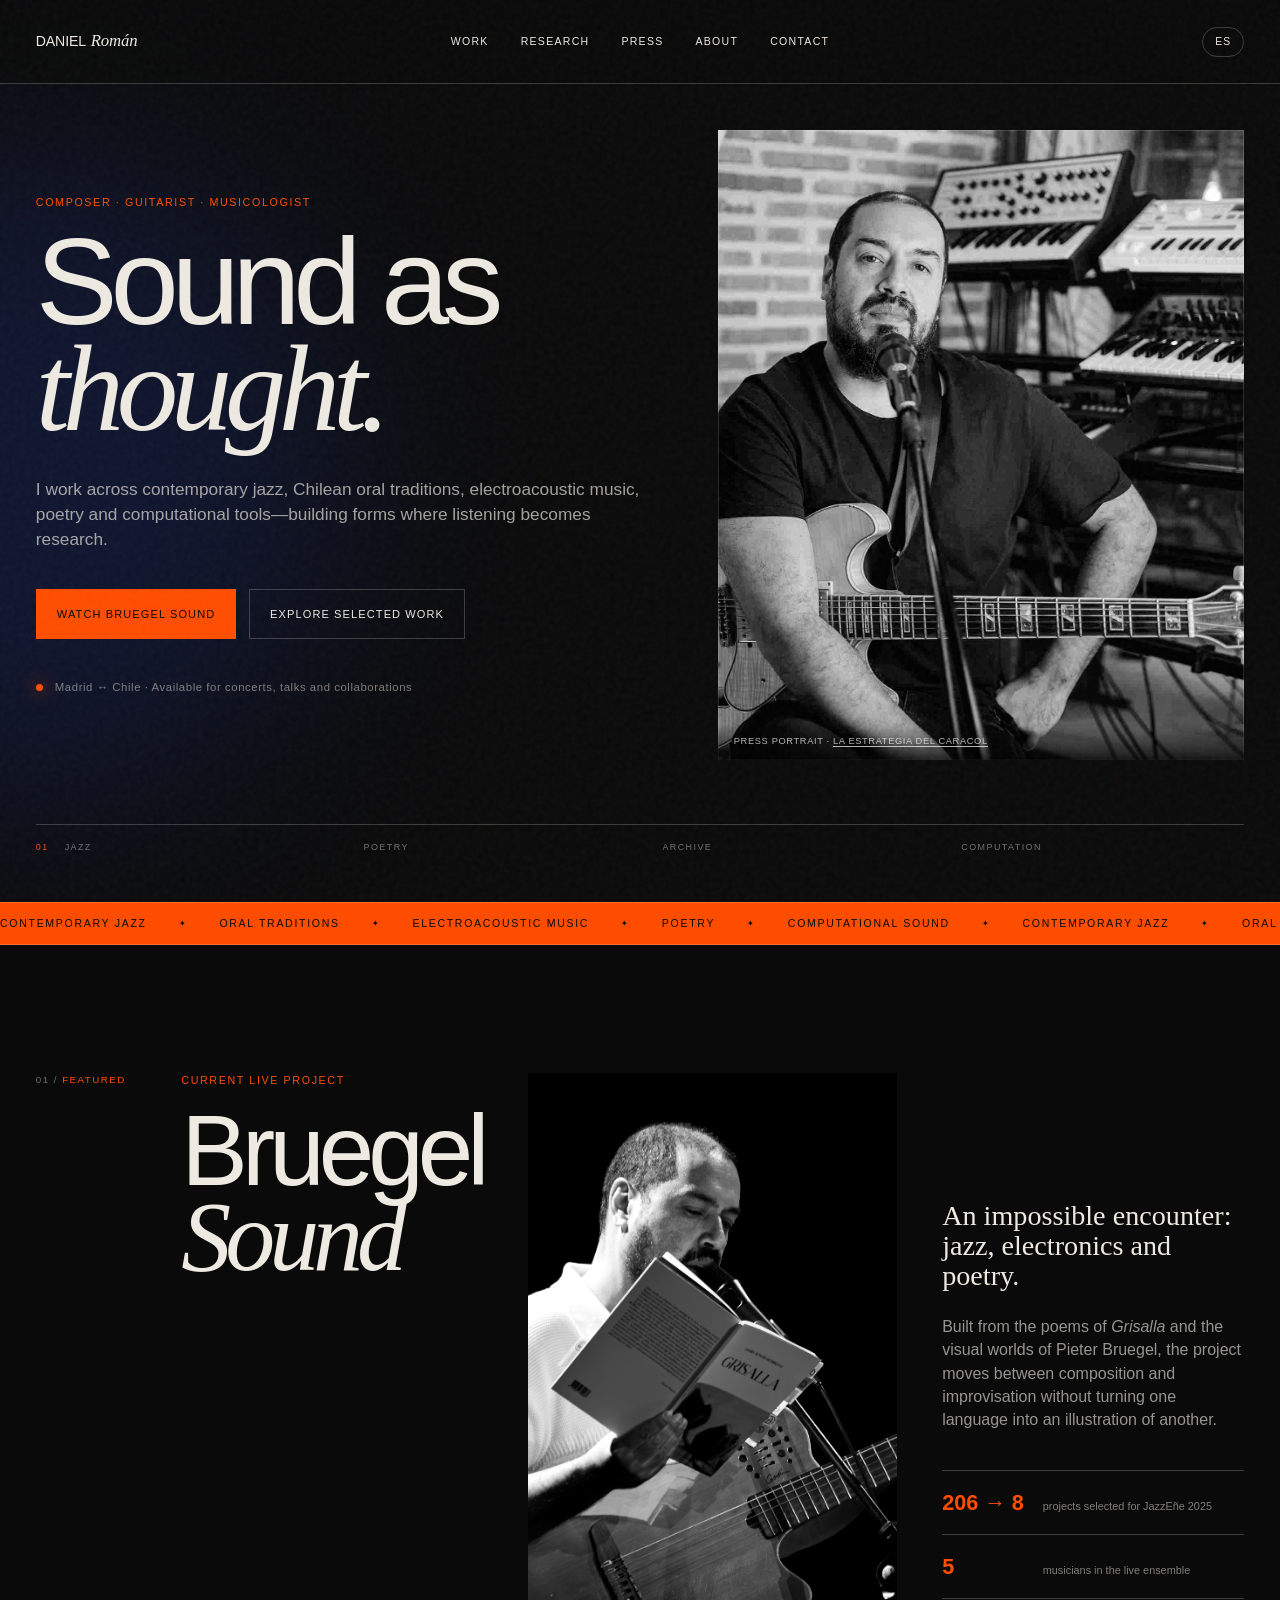
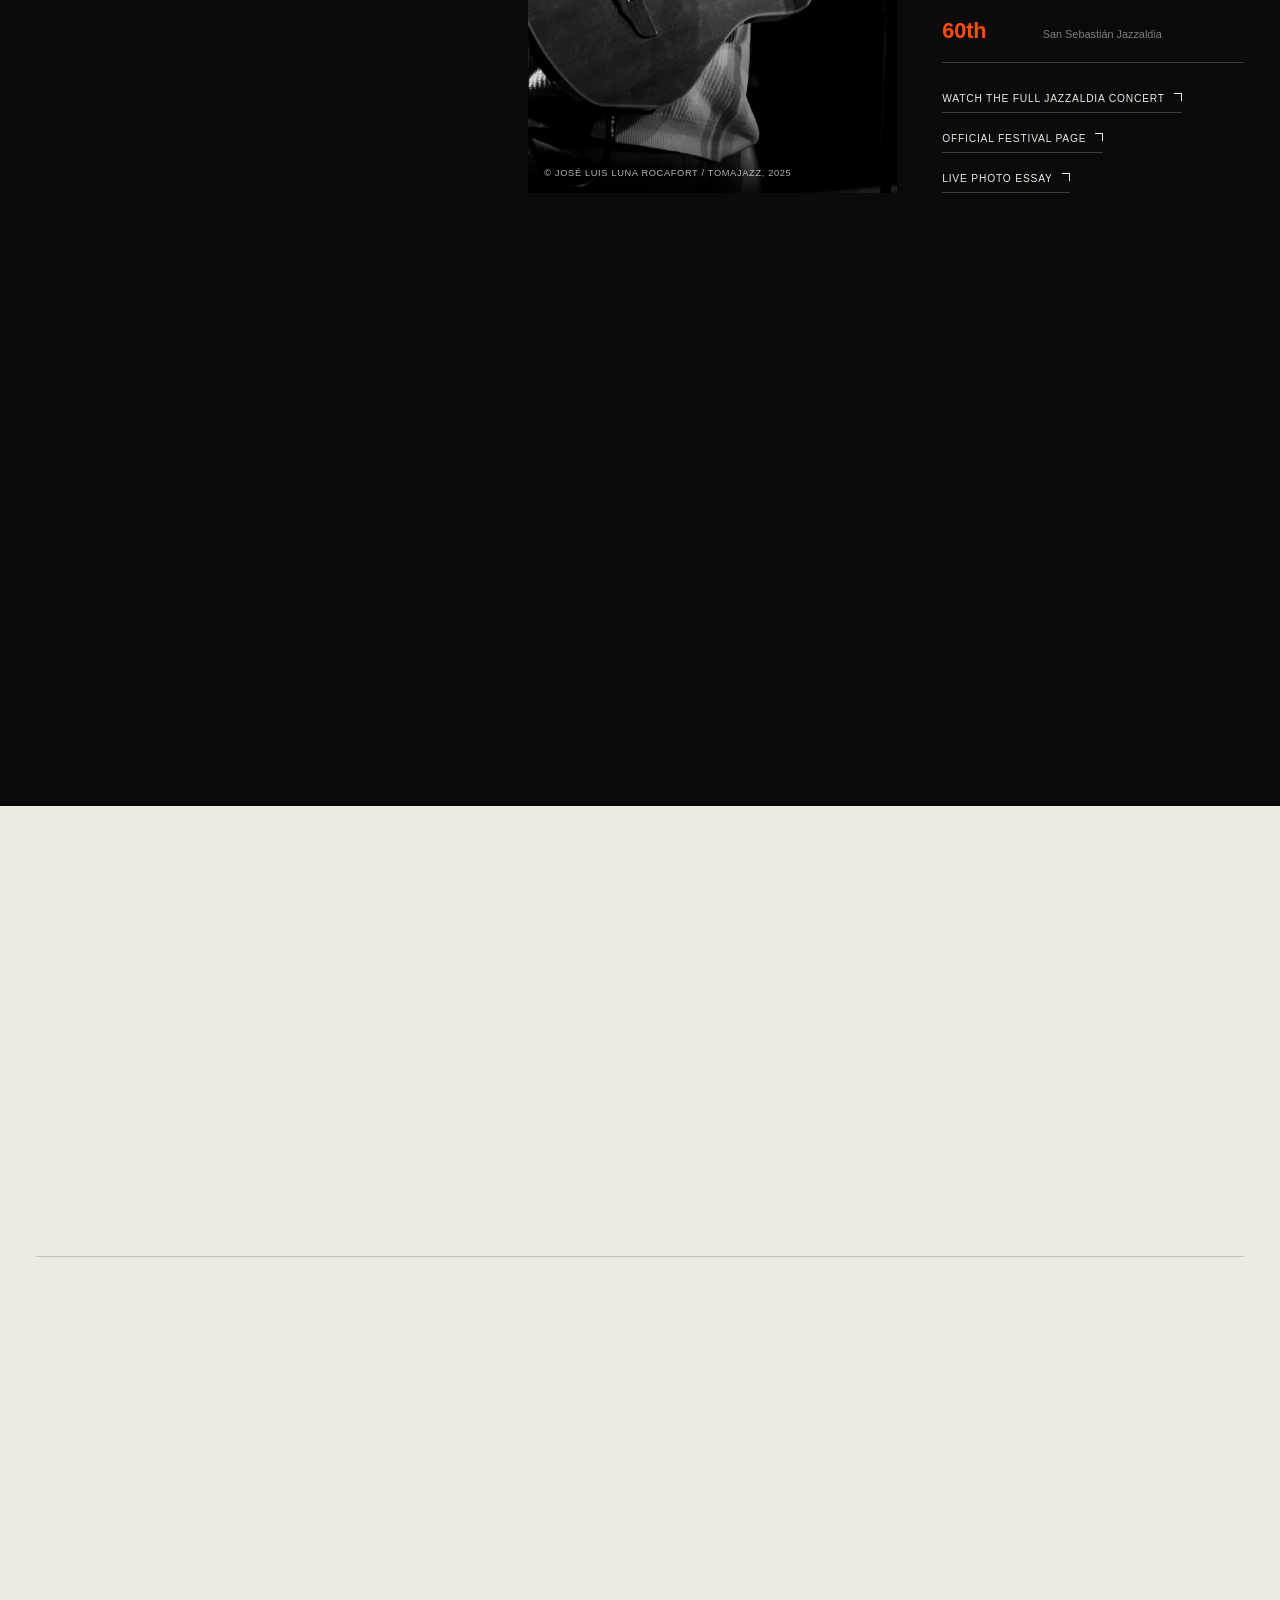
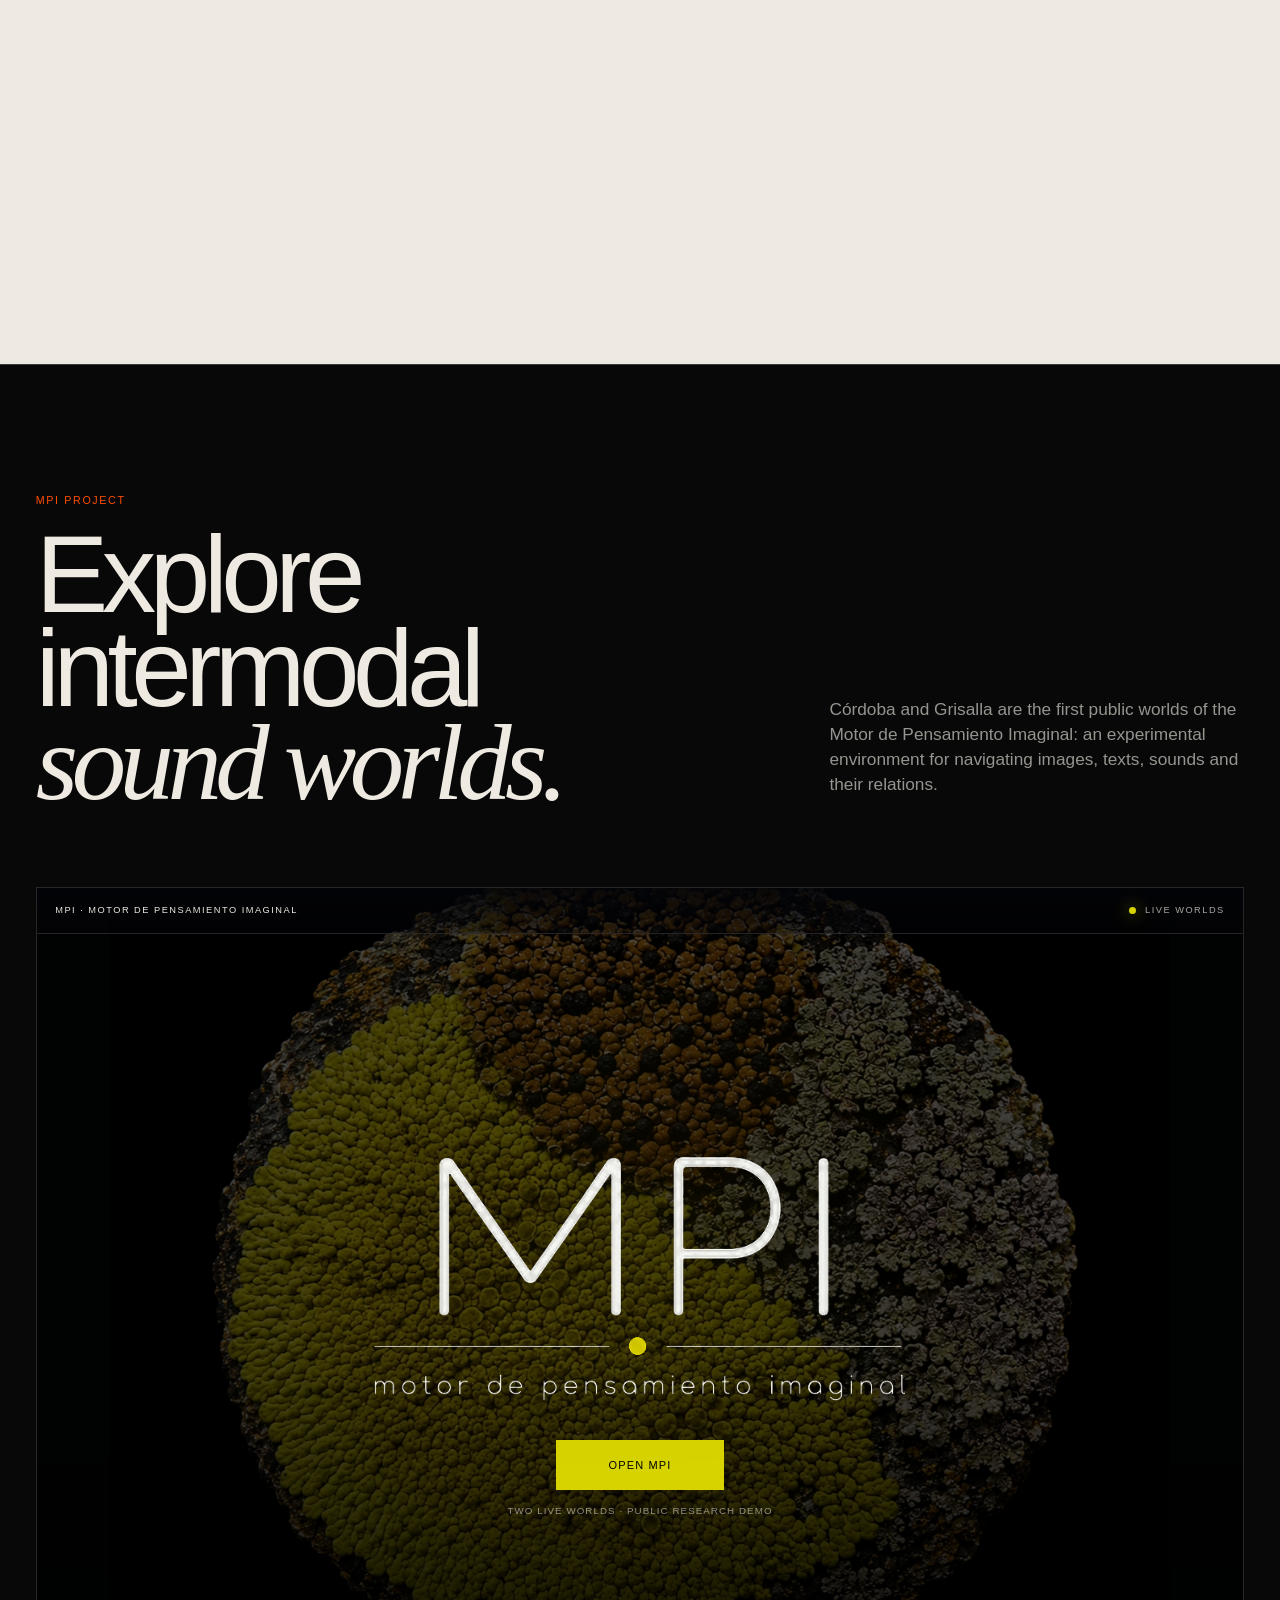
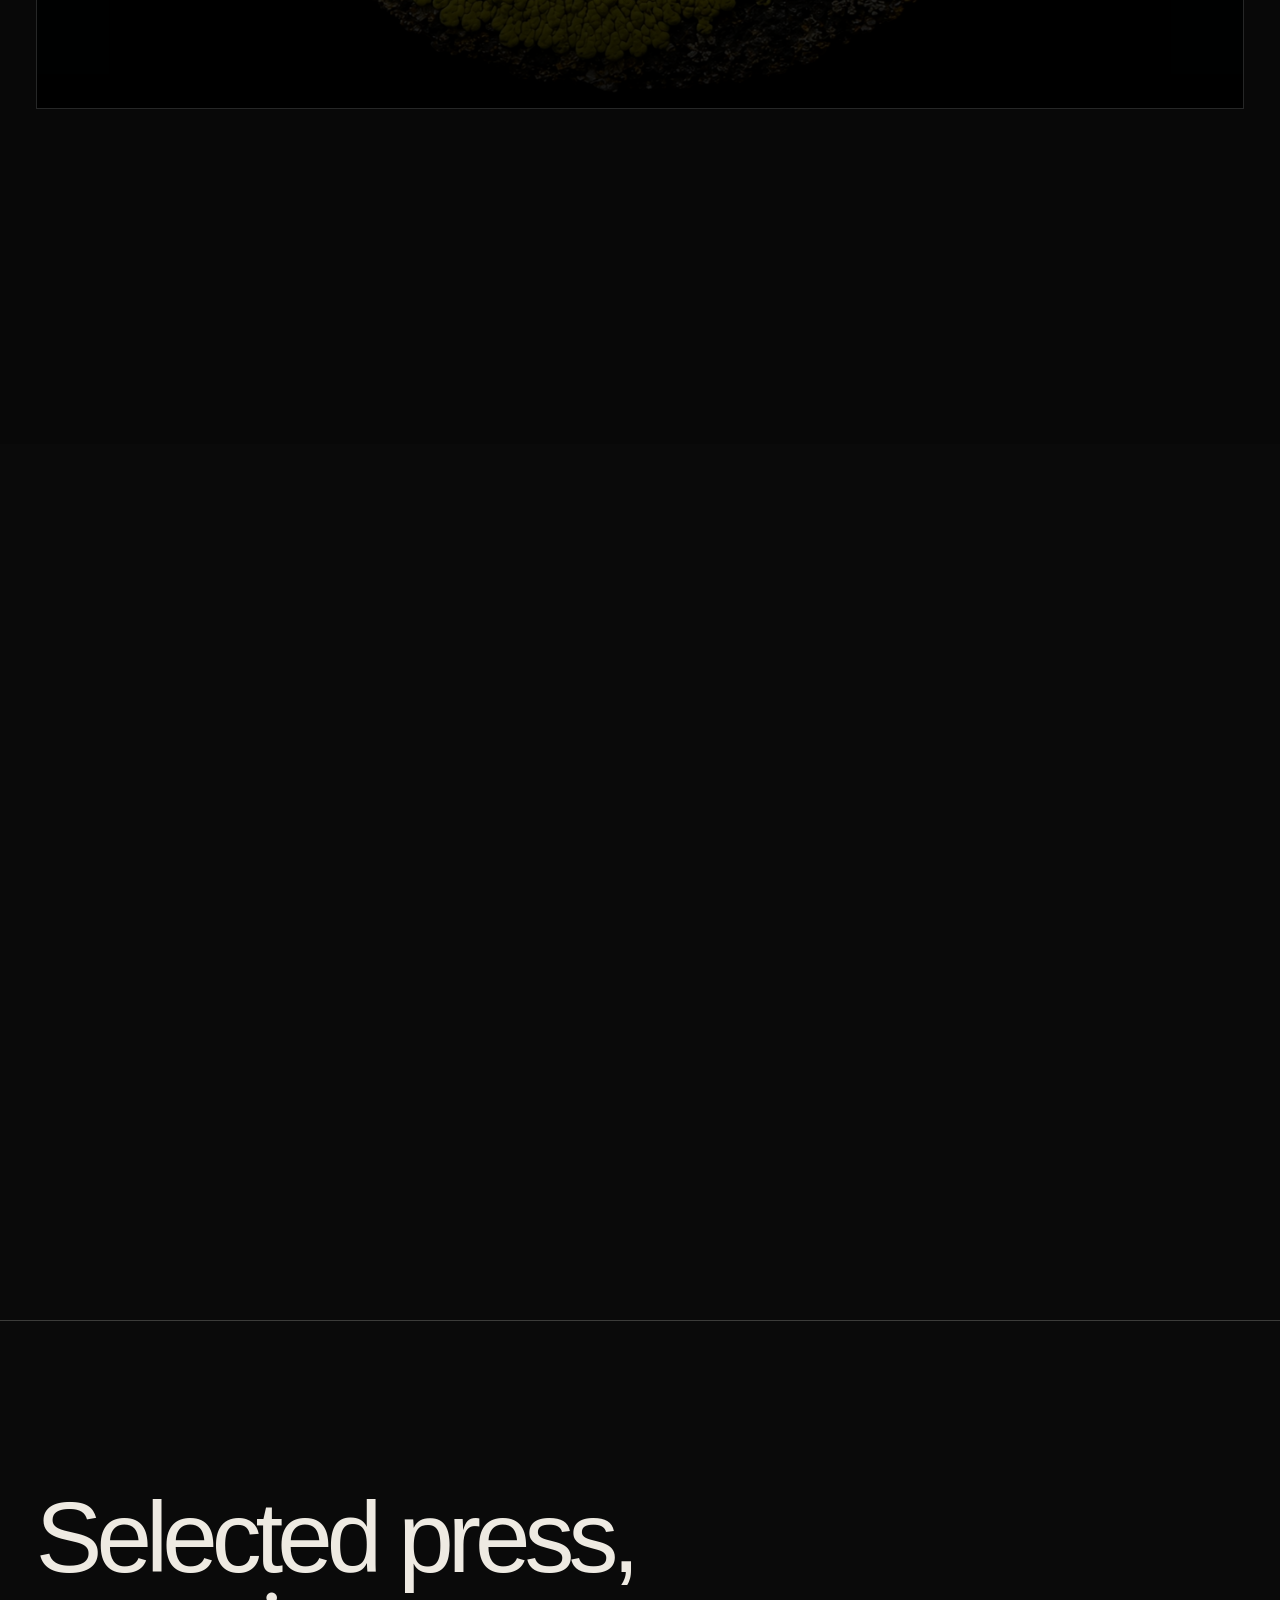
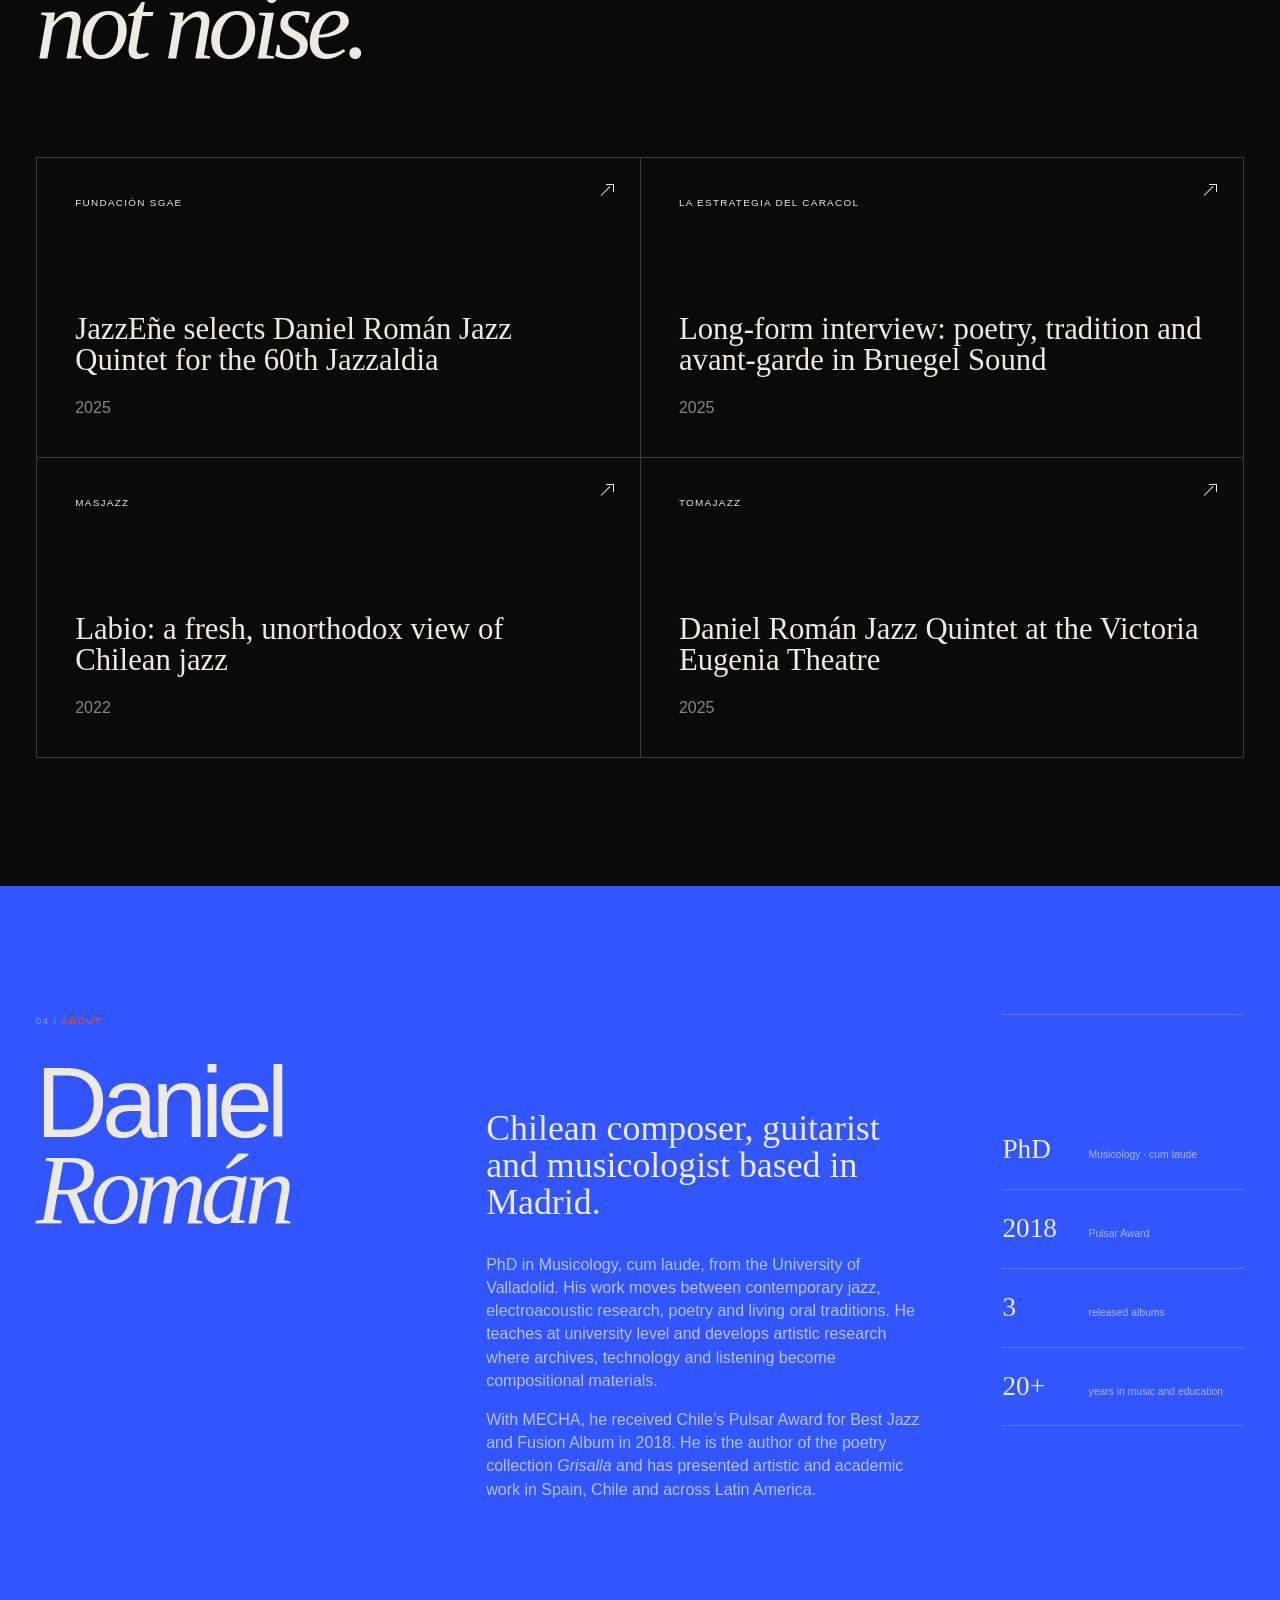
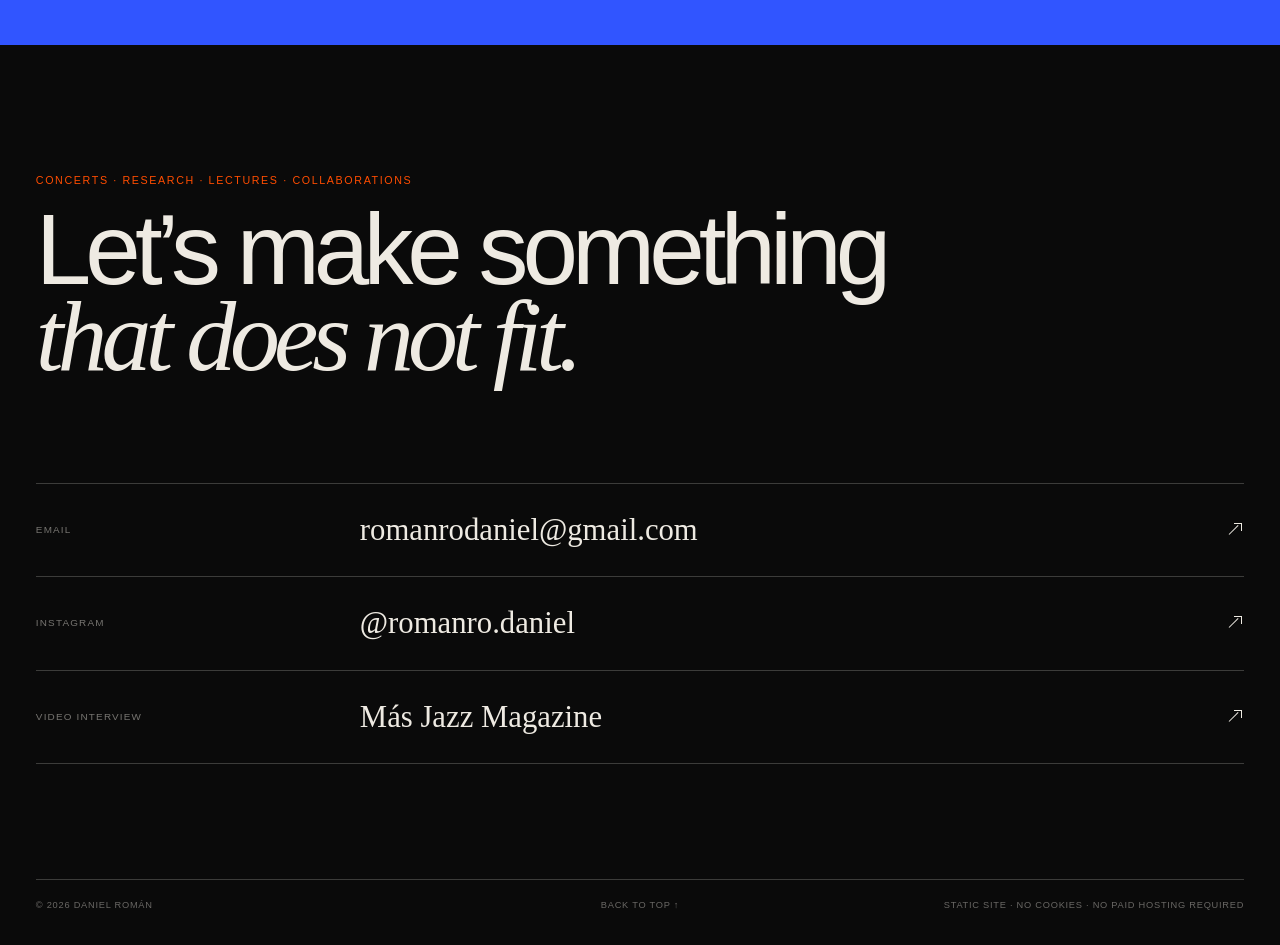
==== commit 15ad3fa7: "Update concert links to YouTube streams" ====
--- a/index.html
+++ b/index.html
@@ -111,7 +111,7 @@
           <div><strong>60th</strong><span data-key="festivalStat">San Sebastián Jazzaldia</span></div>
         </div>
         <div class="inline-links">
-          <a href="https://www.jazzaldia.eus/es/conciertos-entradas/volver-ver-conciertos/51-pere-bujosa-trio-daniel-roman-jazz-quintet?ide=27756" target="_blank" rel="noopener" data-key="liveConcert">Watch the full Jazzaldia concert</a>
+          <a href="https://www.youtube.com/live/g1RKGf6opds?is=ldSSvAq3kkYGawBW" target="_blank" rel="noopener" data-key="liveConcert">Watch the full Jazzaldia concert</a>
           <a href="https://www.jazzaldia.eus/es/conciertos-entradas/3-pere-bujosa-trio-daniel-roman-jazz-quintet?ide=27756" target="_blank" rel="noopener" data-key="officialFestival">Official festival page</a>
           <a href="https://tomajazz.com/web/daniel-roman-jazz-quintet-xi-jazzene-2025/" target="_blank" rel="noopener" data-key="photoEssay">Live photo essay</a>
         </div>
@@ -137,13 +137,13 @@
           <div class="project-code">A01</div>
           <div class="project-title"><h3>Bruegel Sound</h3><p data-key="project1Type">Live project · 2025</p></div>
           <p class="project-desc" data-key="project1Desc">Jazz, poetry, electronics and Chilean instruments in an immersive concert format.</p>
-          <a href="https://www.jazzaldia.eus/es/conciertos-entradas/volver-ver-conciertos/51-pere-bujosa-trio-daniel-roman-jazz-quintet?ide=27756" target="_blank" rel="noopener" aria-label="Watch the full Bruegel Sound concert at Jazzaldia"><span class="thin-arrow thin-arrow-ne" aria-hidden="true"></span></a>
+          <a href="https://www.youtube.com/live/g1RKGf6opds?is=ldSSvAq3kkYGawBW" target="_blank" rel="noopener" aria-label="Watch the full Bruegel Sound concert at Jazzaldia"><span class="thin-arrow thin-arrow-ne" aria-hidden="true"></span></a>
         </article>
         <article class="project-row reveal">
           <div class="project-code">A02</div>
           <div class="project-title"><h3>Labio</h3><p data-key="project2Type">Album · 2021</p></div>
           <p class="project-desc" data-key="project2Desc">An open-form jazz record shaped by improvisation, poetry and transformed traces of Chilean musical traditions.</p>
-          <a href="https://www.youtube.com/live/g1RKGf6opds?is=ldSSvAq3kkYGawBW" target="_blank" rel="noopener" aria-label="Read about Labio"><span class="thin-arrow thin-arrow-ne" aria-hidden="true"></span></a>
+          <a href="https://www.masjazzdigital.com/labio-primer-disco-de-daniel-roman-rodriguez-jazz-quartet-una-nueva-mirada-sobre-el-jazz-chileno/" target="_blank" rel="noopener" aria-label="Read about Labio"><span class="thin-arrow thin-arrow-ne" aria-hidden="true"></span></a>
         </article>
         <article class="project-row reveal" id="research">
           <div class="project-code">R01</div>
